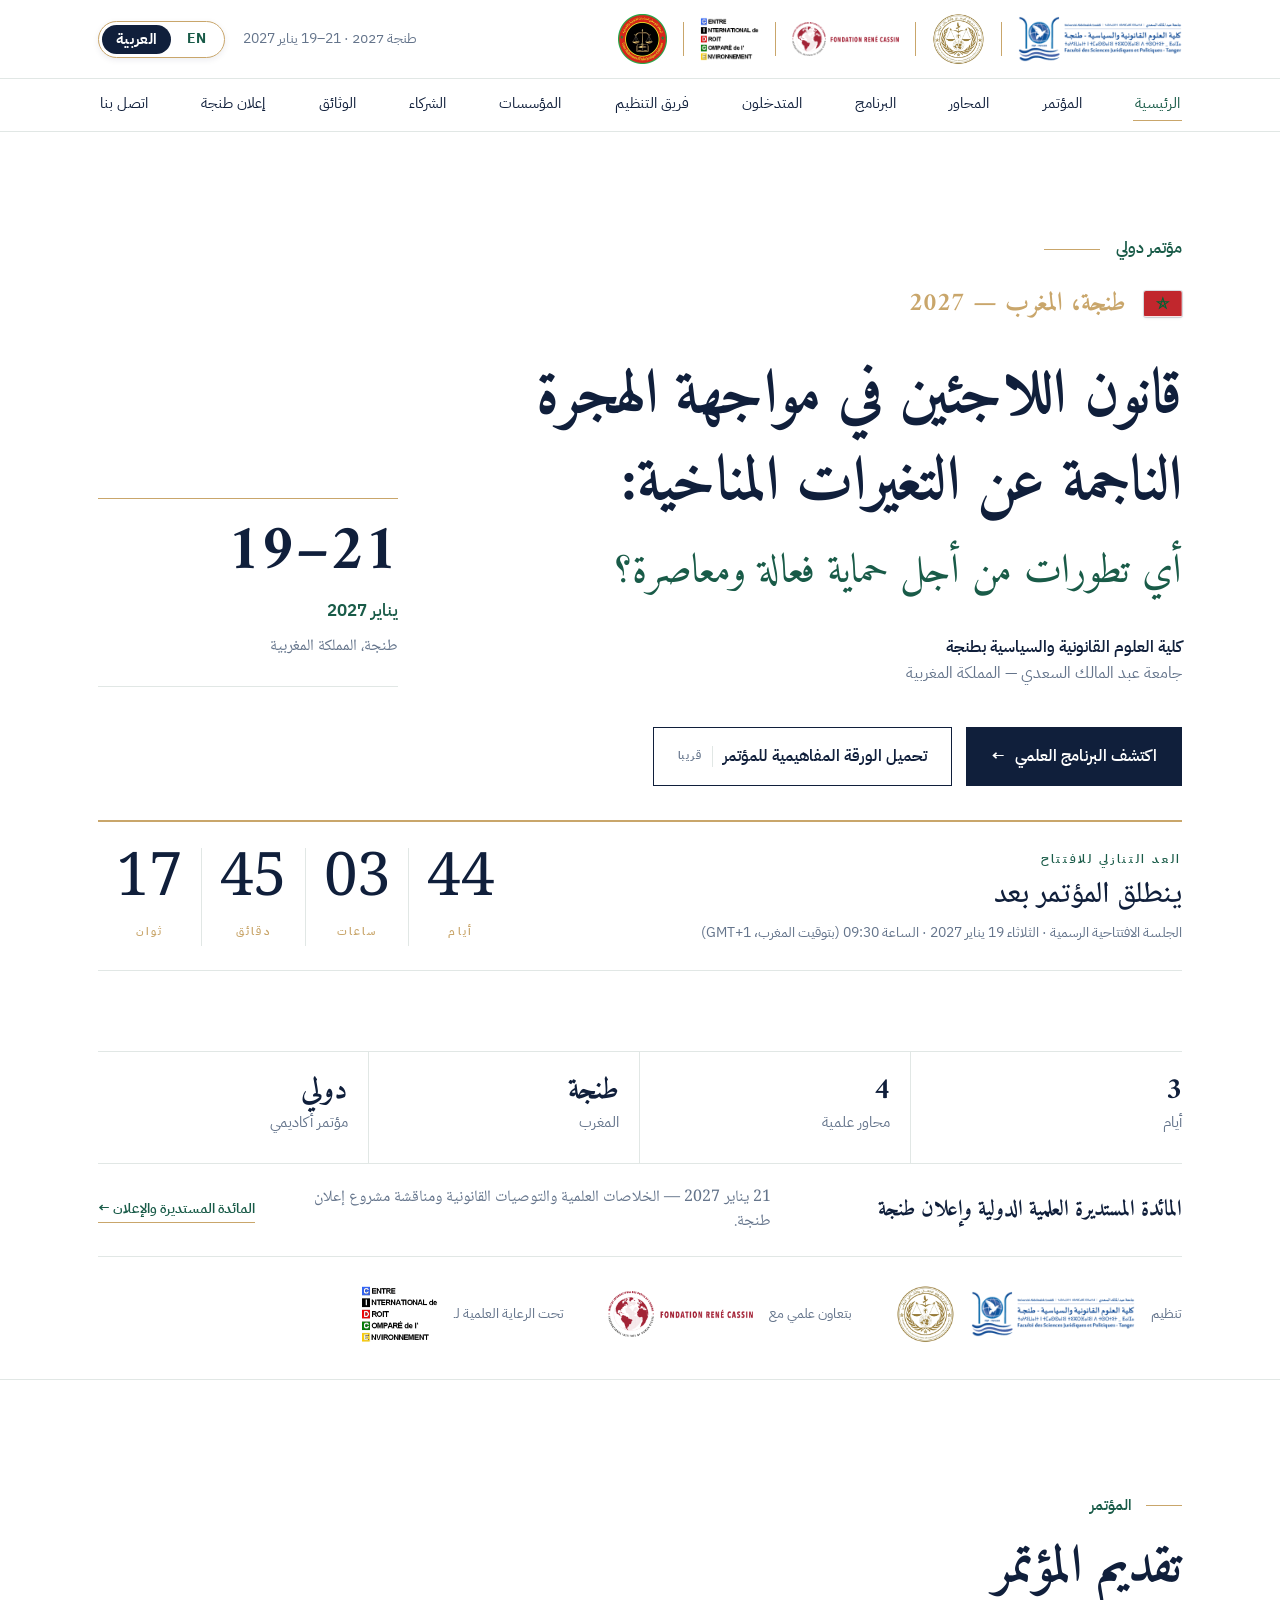
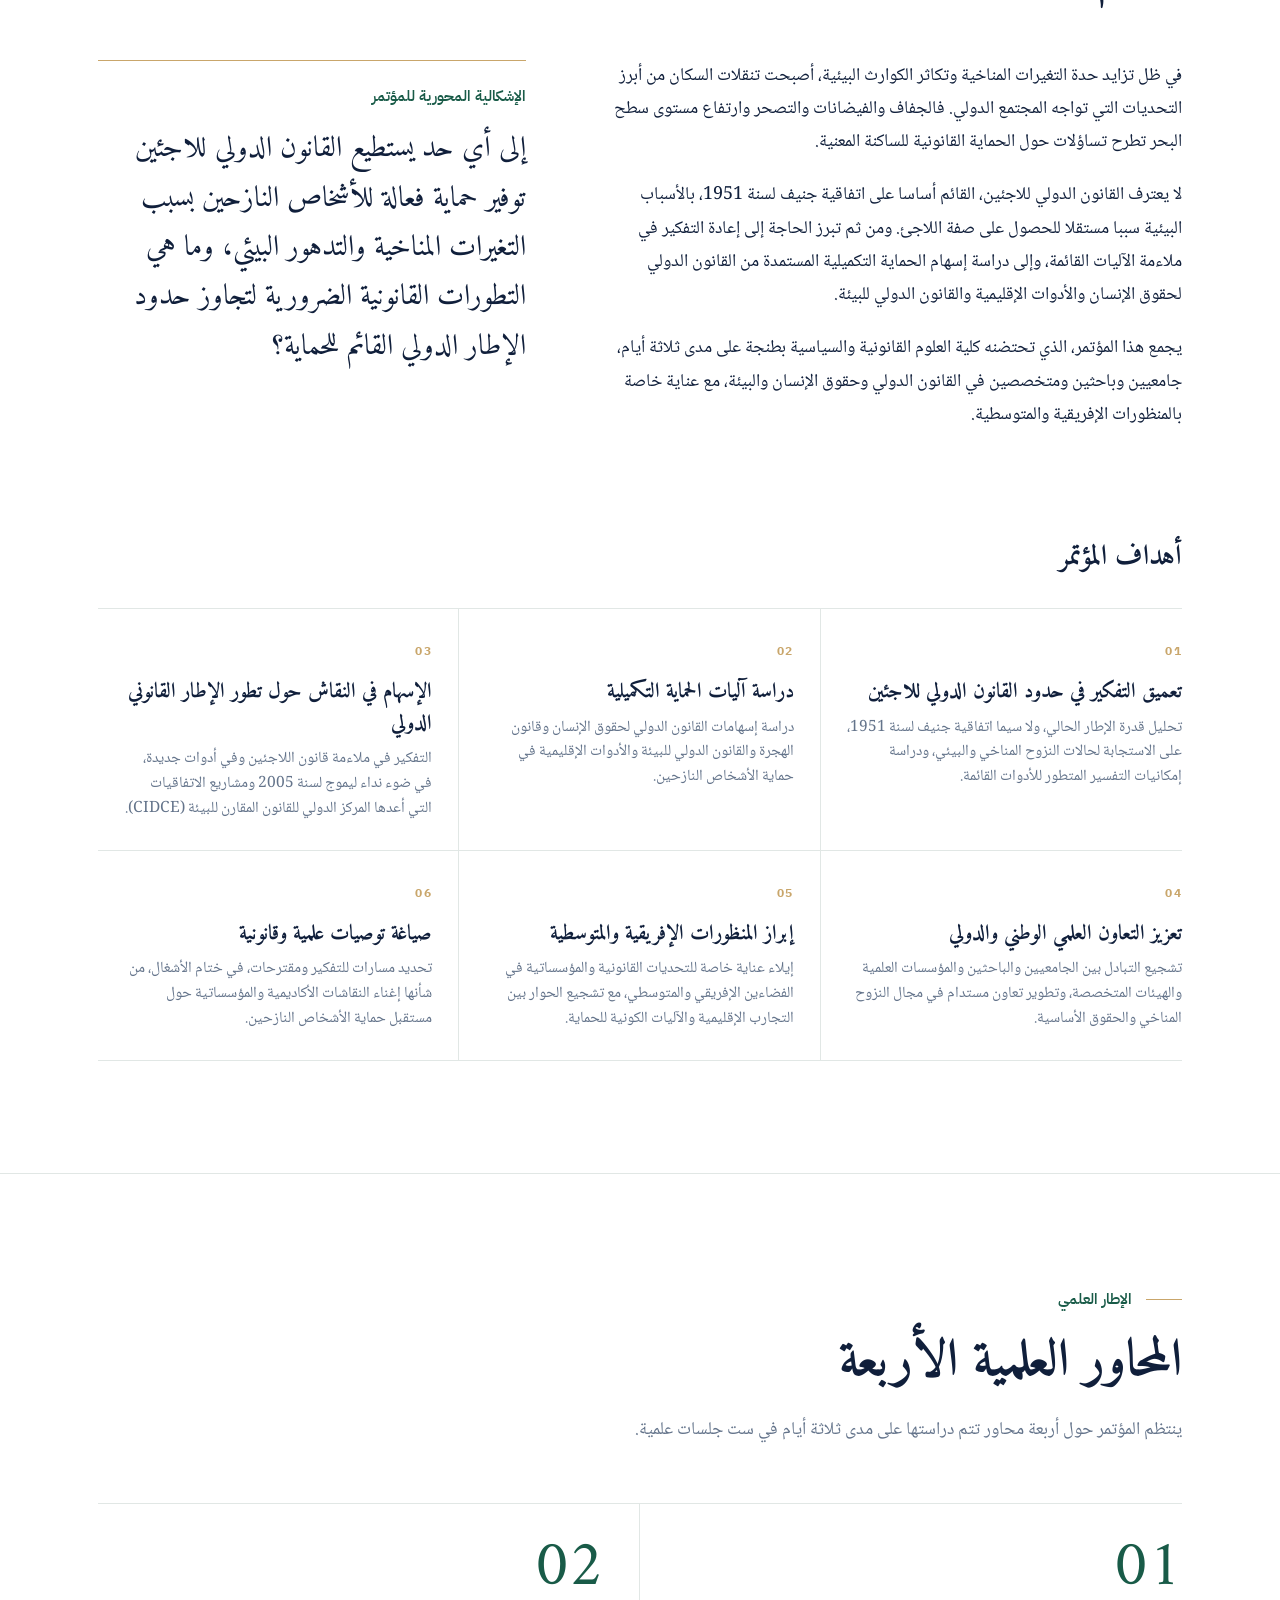
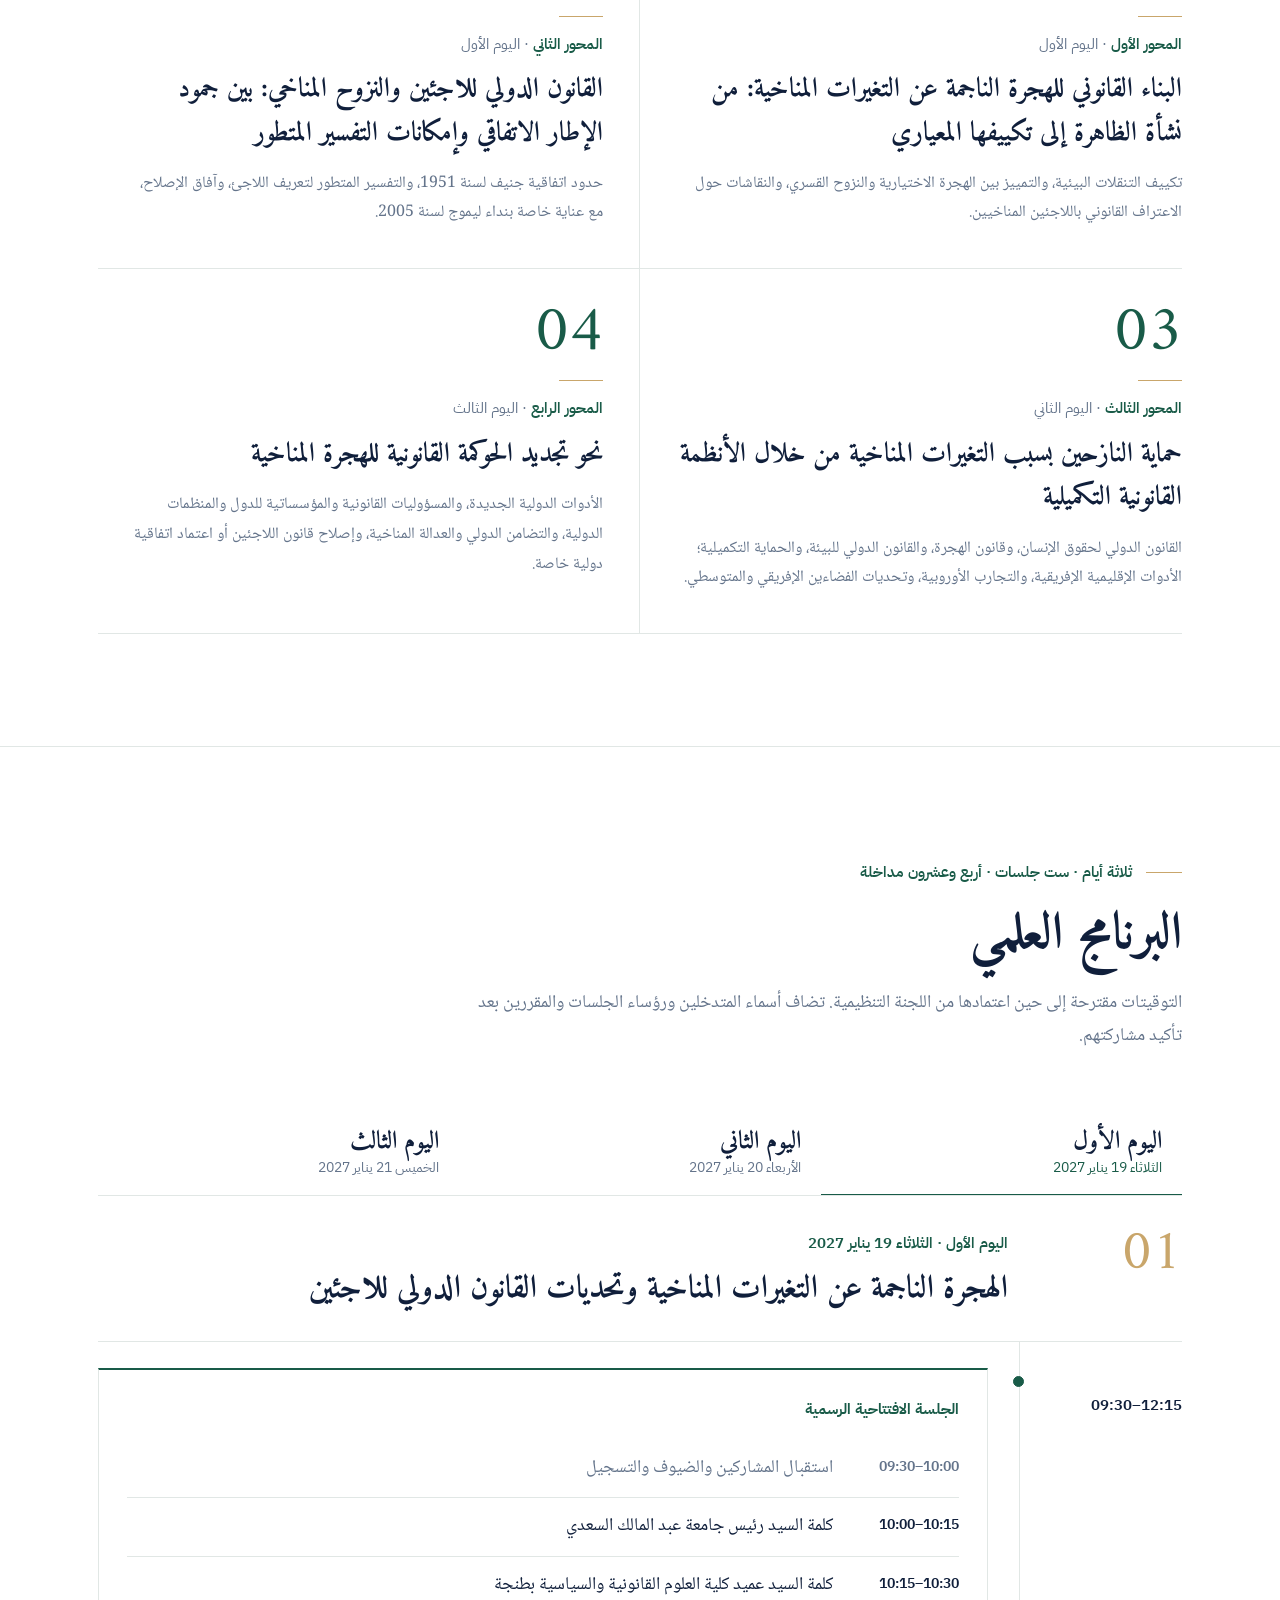
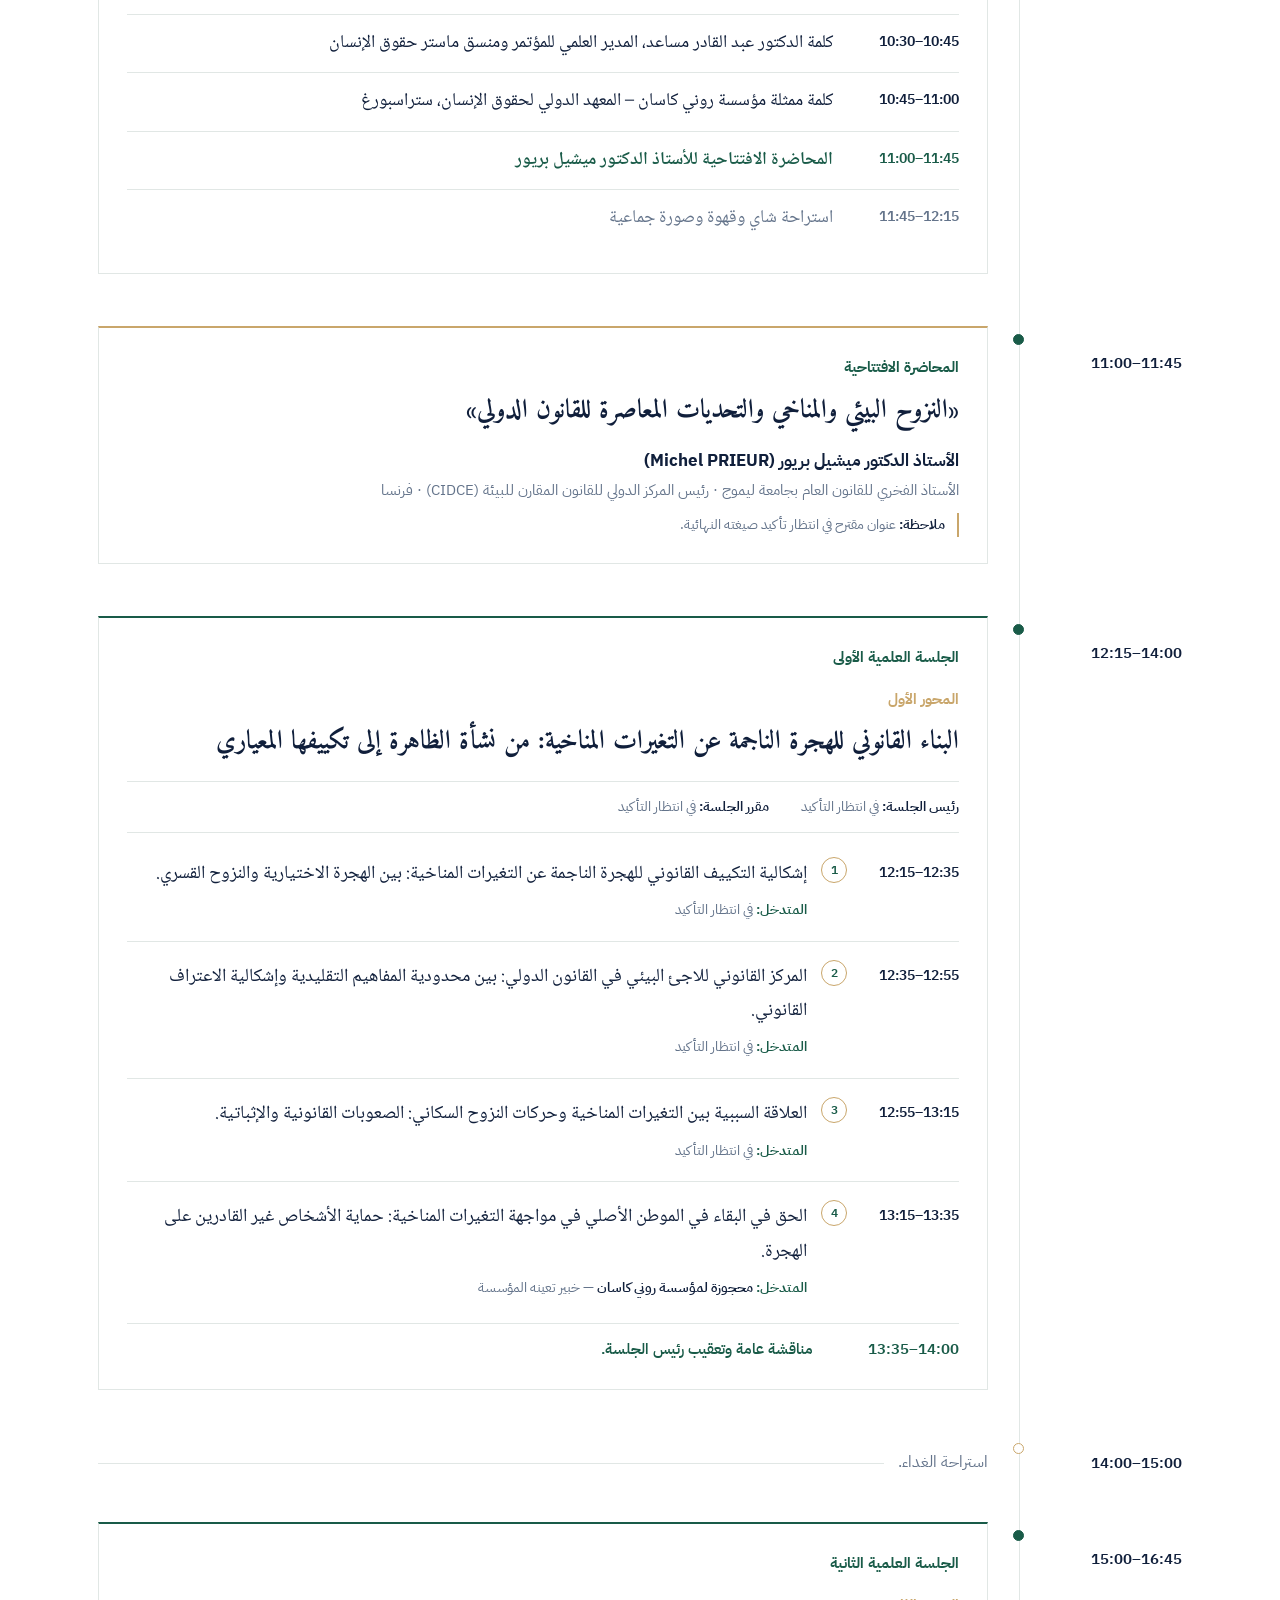
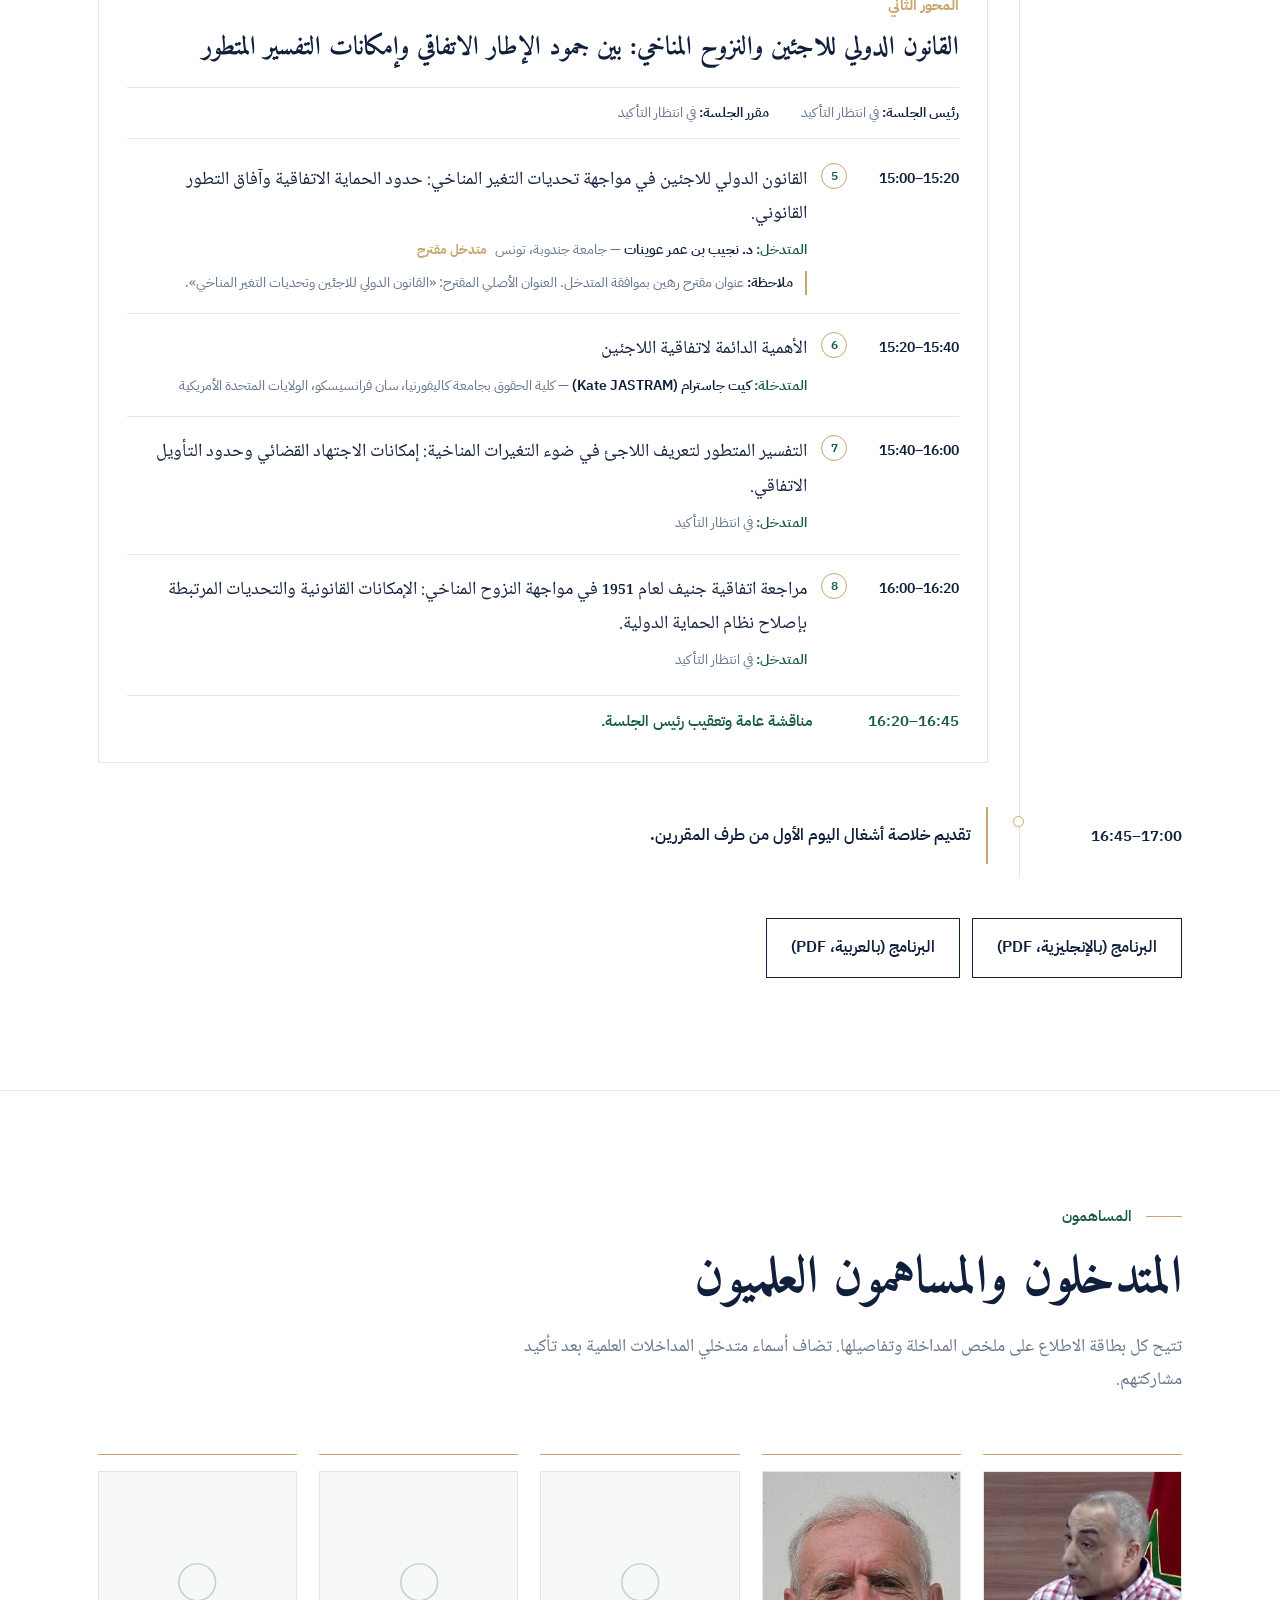
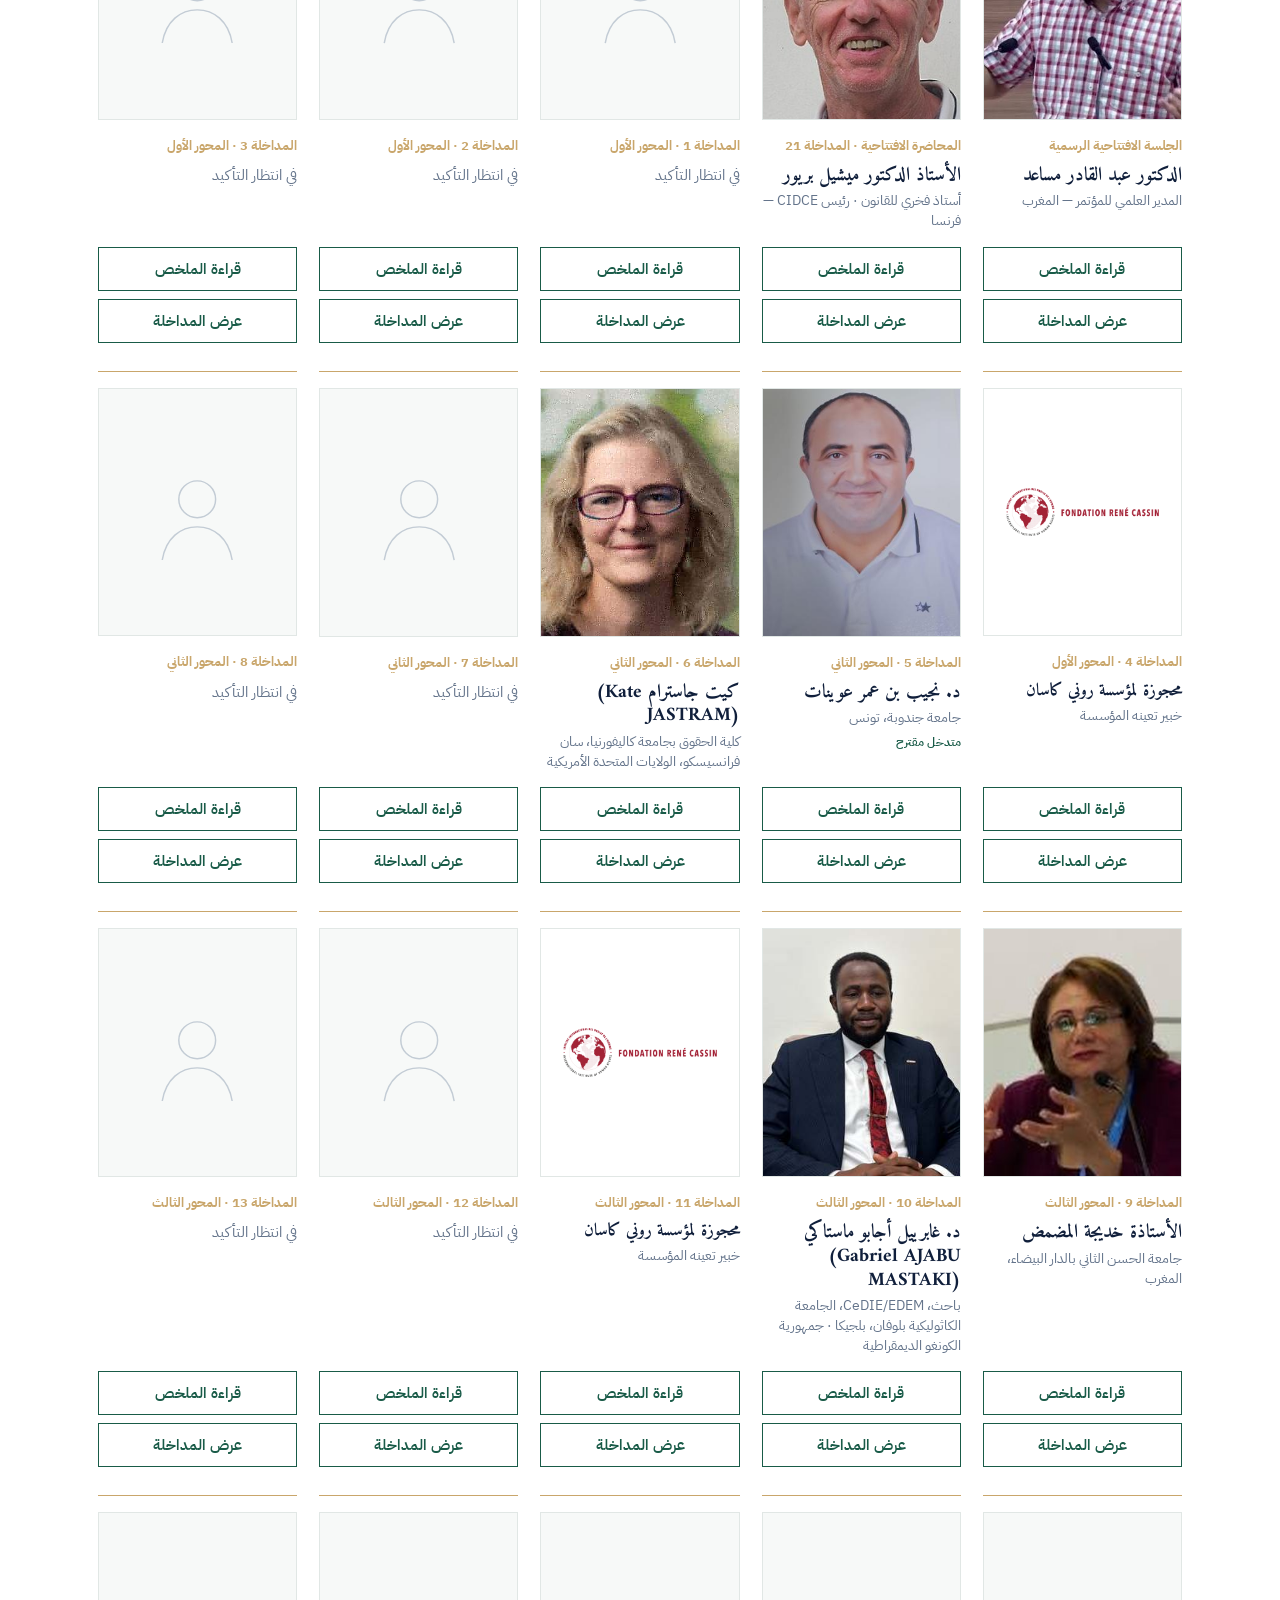
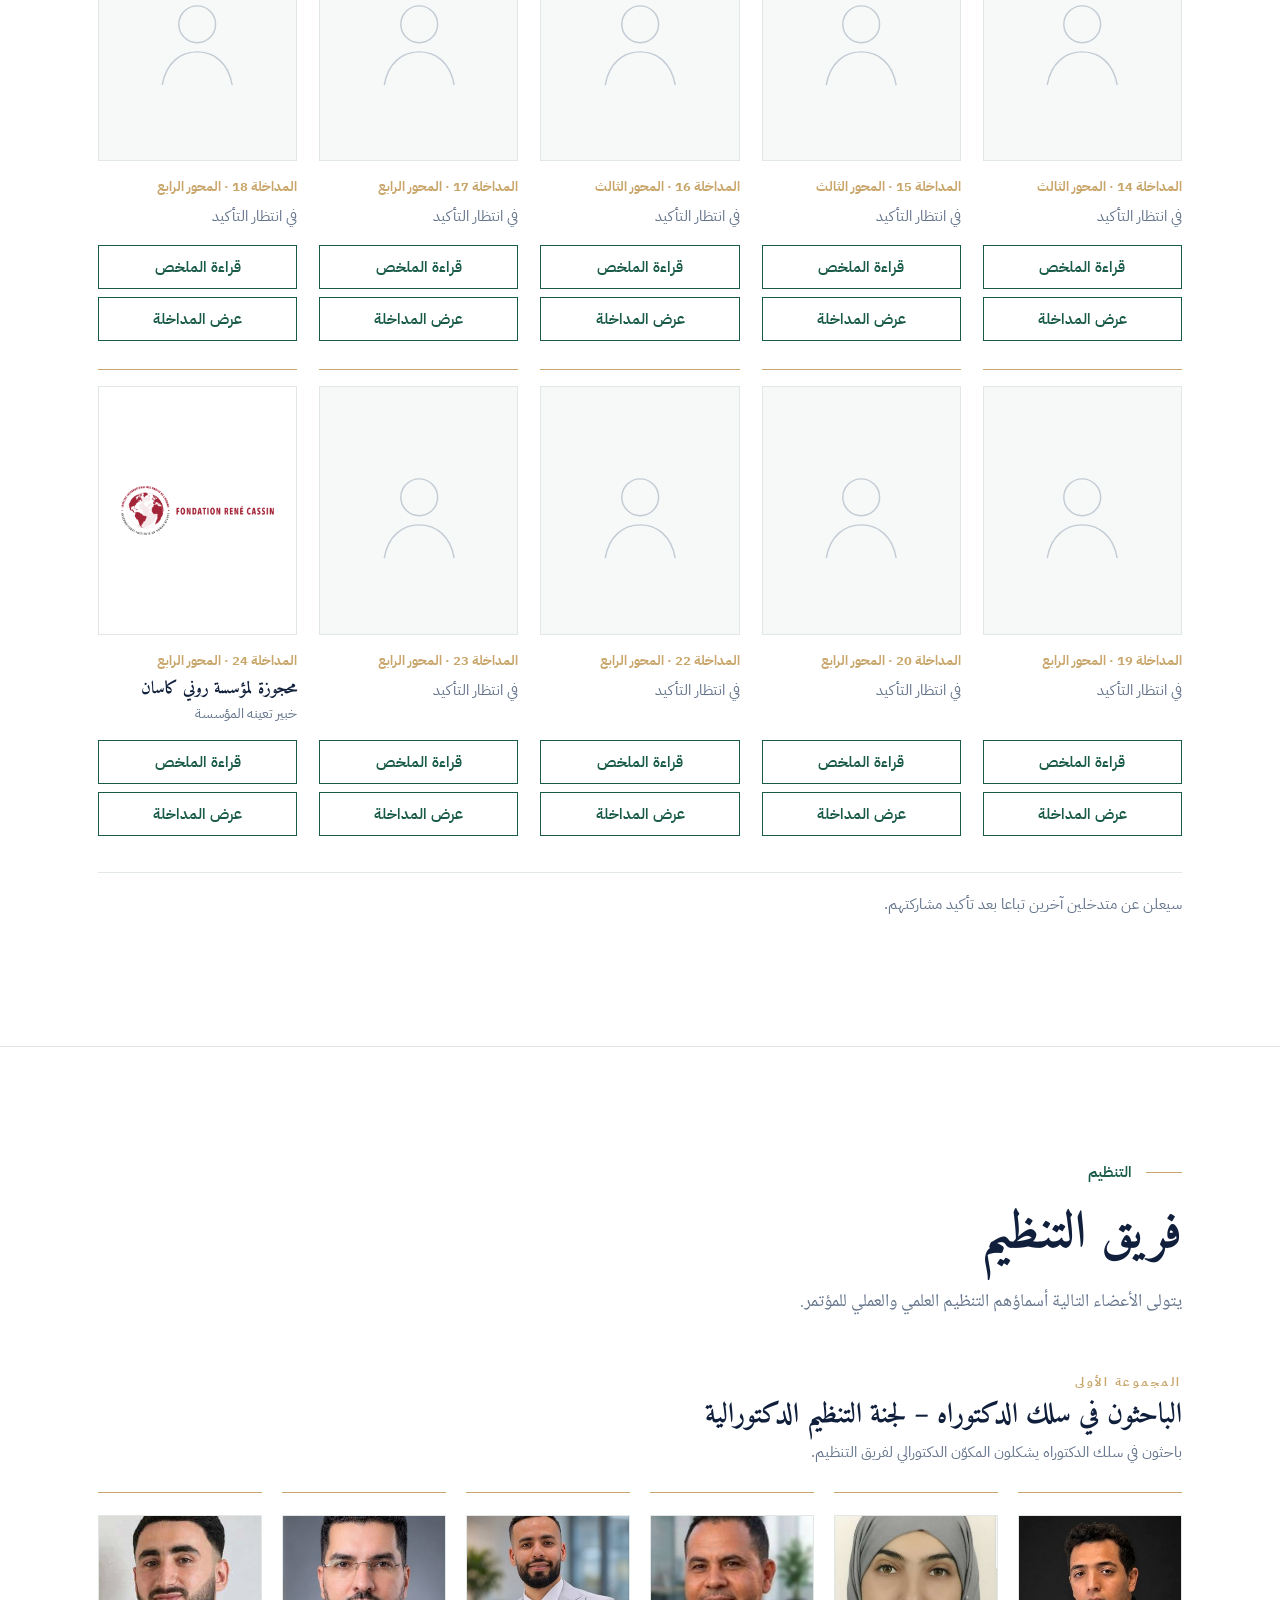
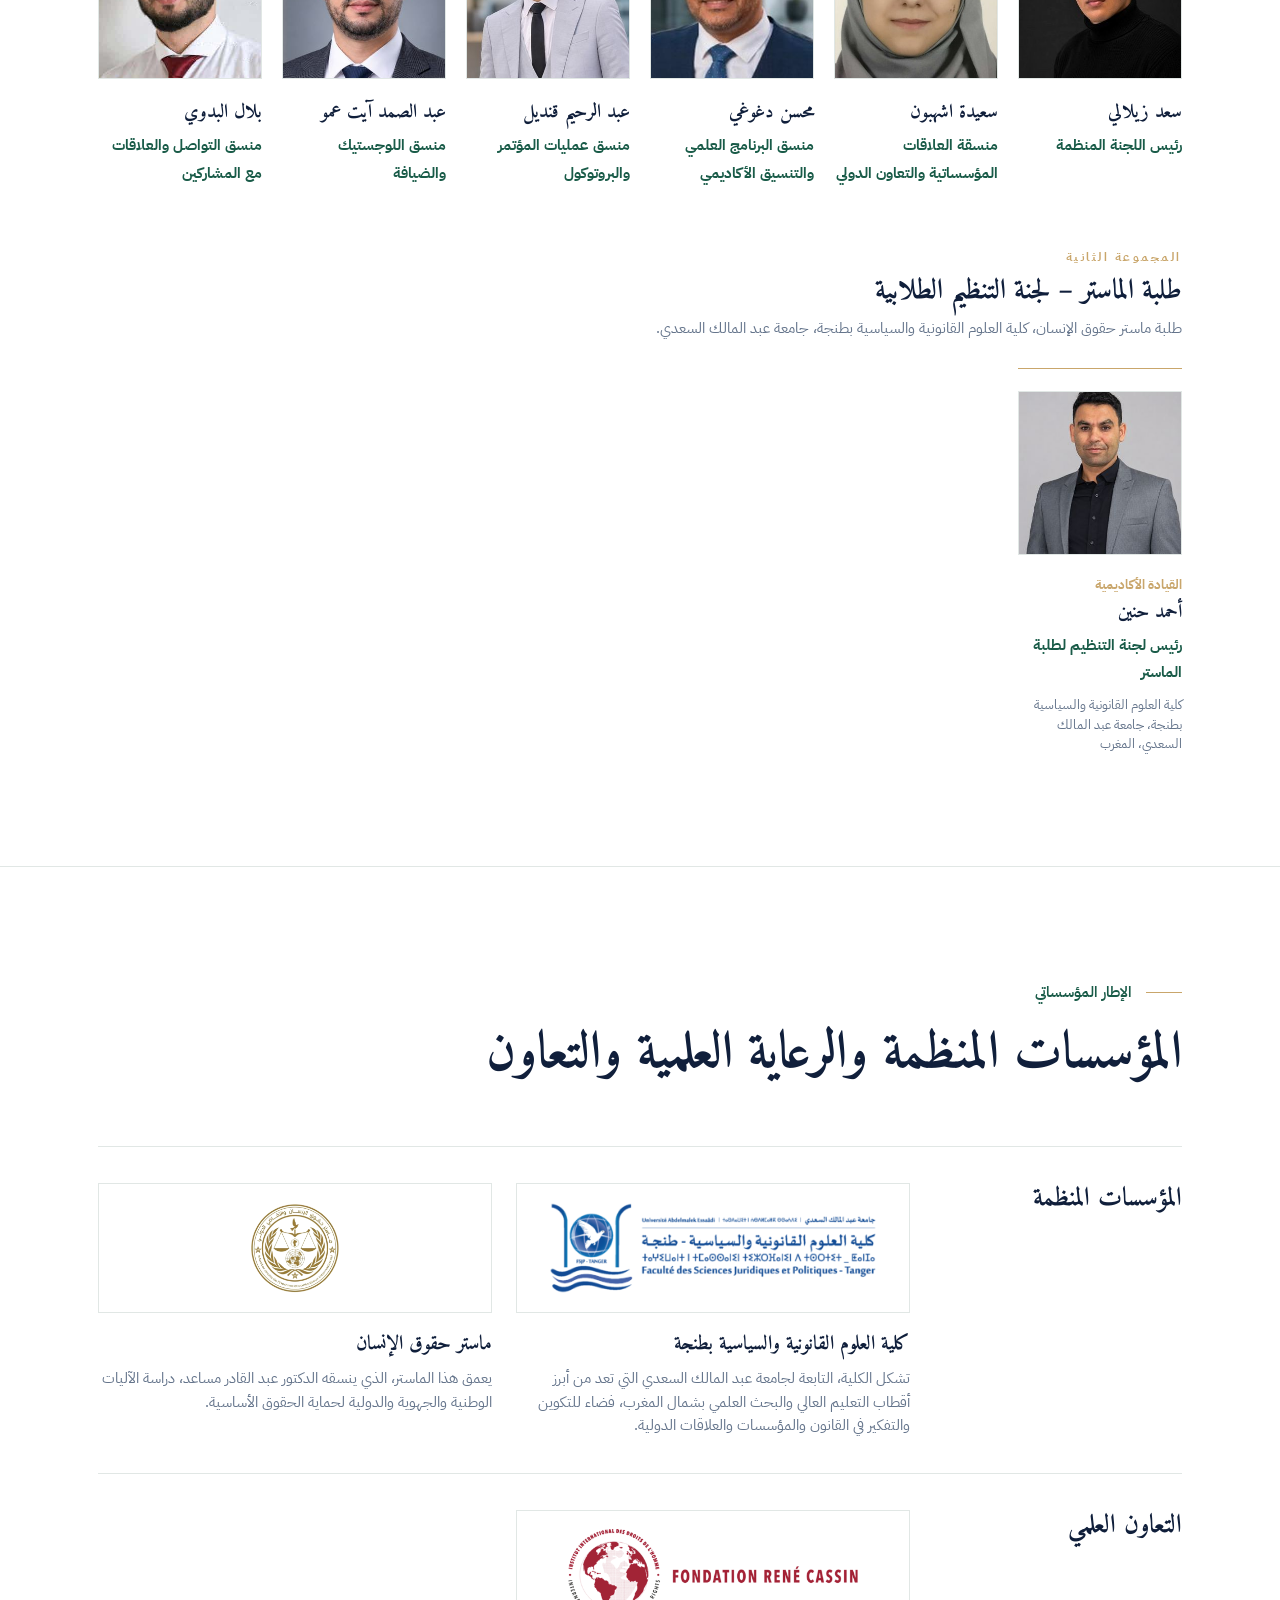
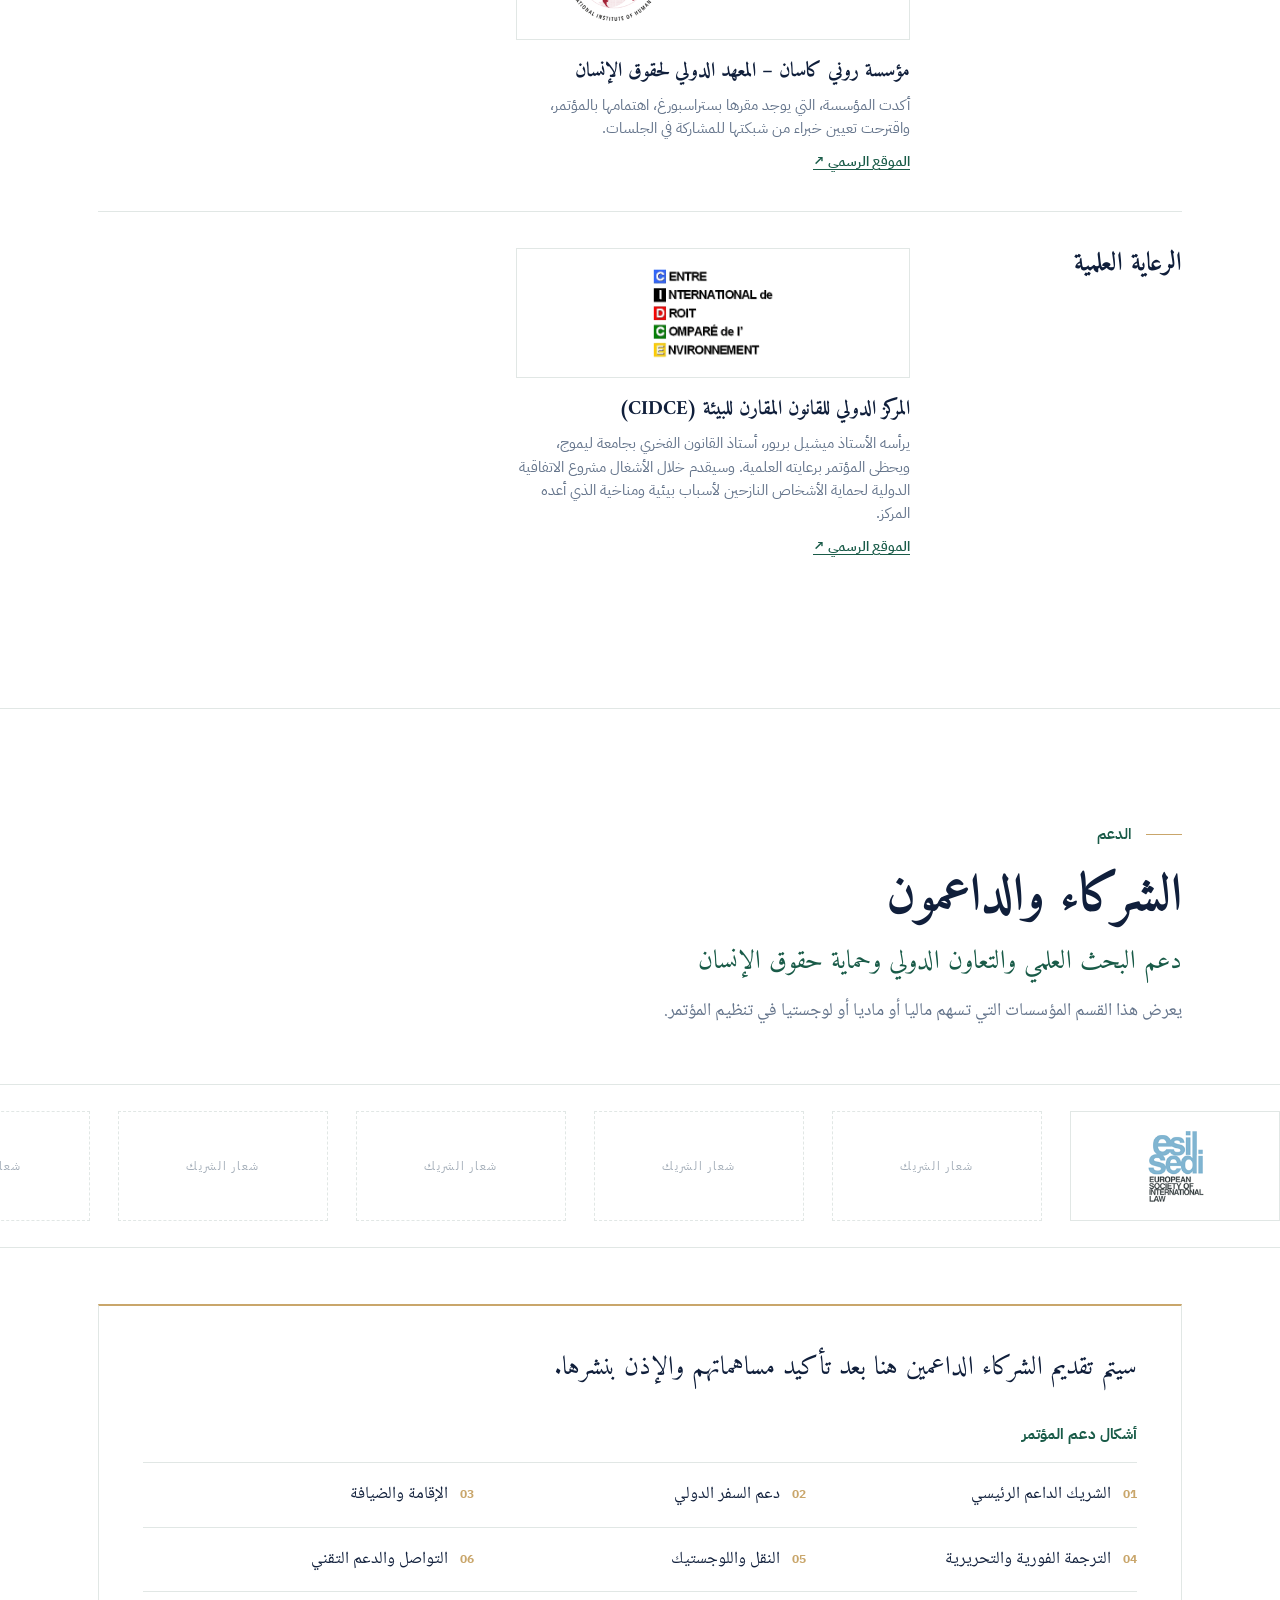
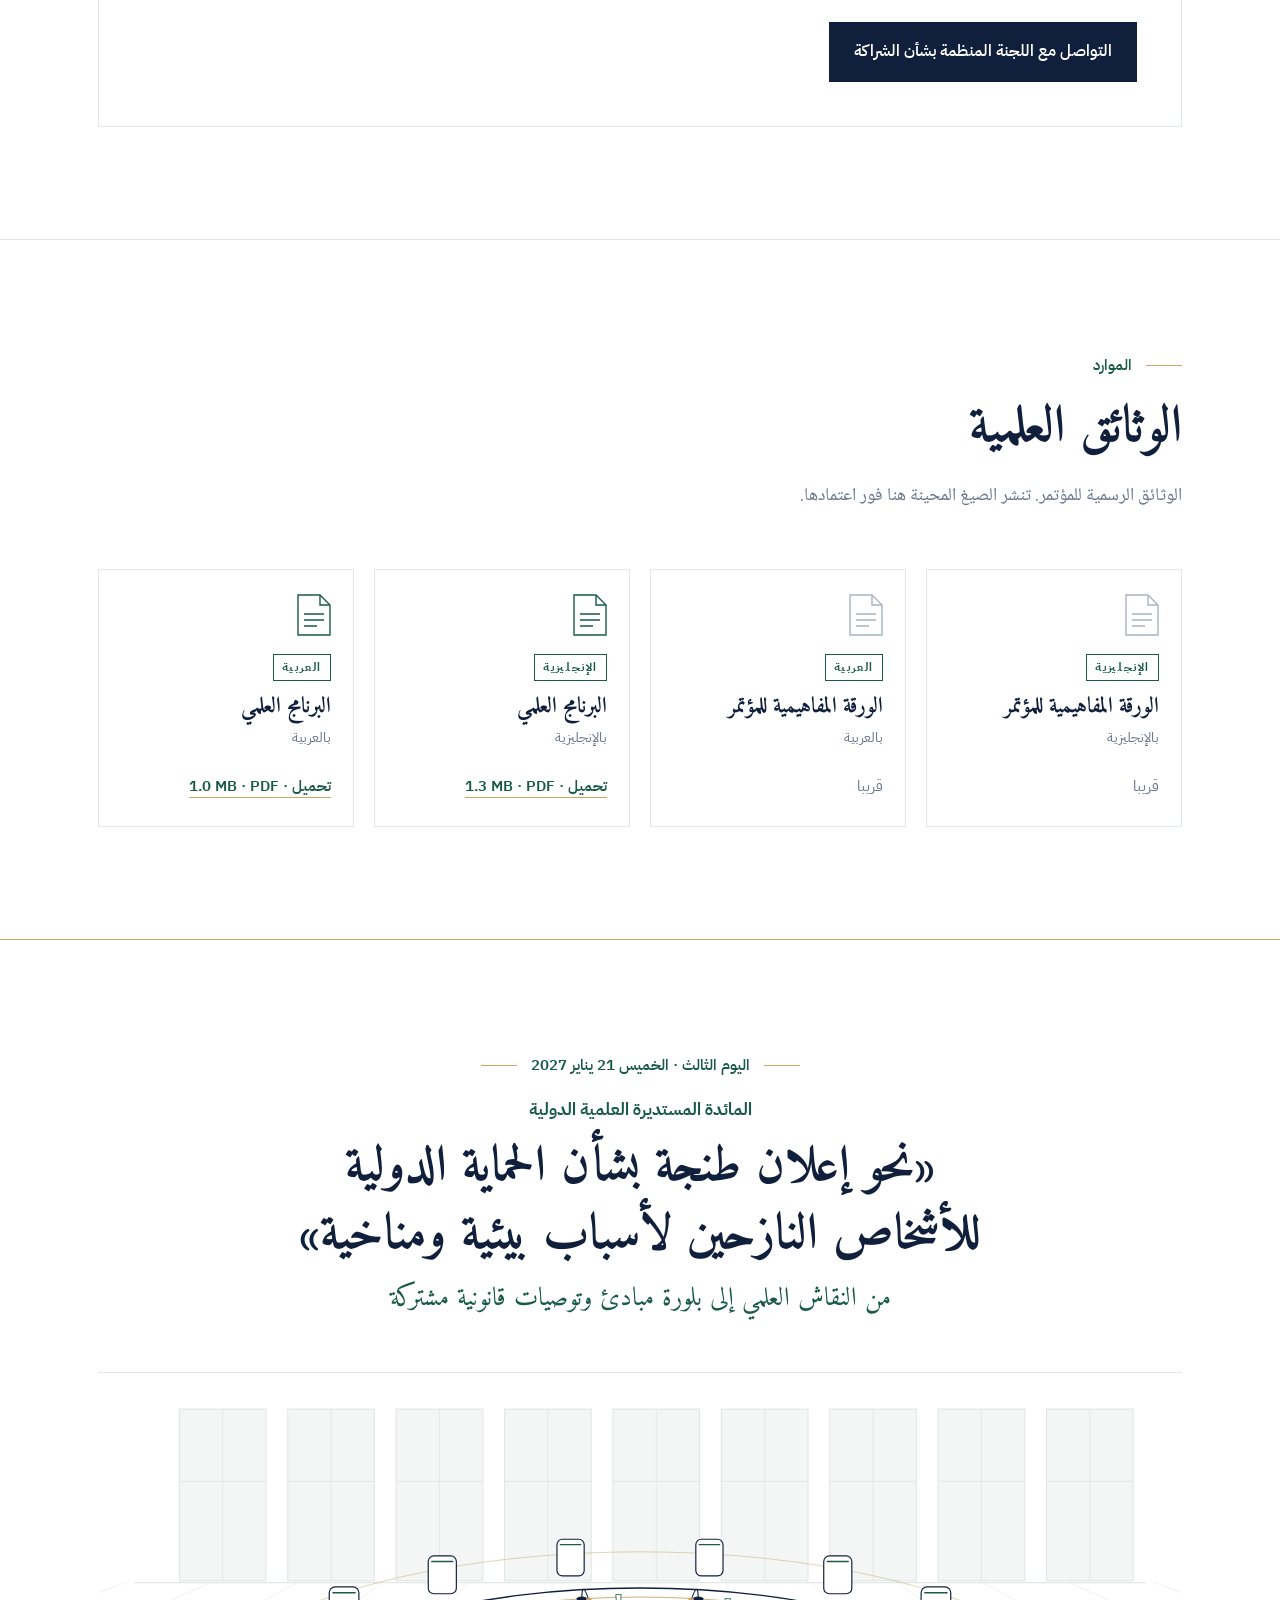
==== ar/index.html @ 25d28ac5 "Header: add Centre Méditerranéen d'Études Juridiques et Judiciaires logo (AR)" ====
<!DOCTYPE html>
<html lang="ar" dir="rtl">
<head>
<meta charset="utf-8">
<meta name="viewport" content="width=device-width, initial-scale=1">
<title>مؤتمر طنجة الدولي 2027 | قانون اللاجئين والهجرة الناجمة عن التغيرات المناخية</title>
<meta name="description" content="مؤتمر دولي بطنجة، المغرب، من 19 إلى 21 يناير 2027، يتناول القانون الدولي للاجئين والنزوح الناجم عن التغيرات المناخية والحماية التكميلية ومستقبل الأطر القانونية الدولية.">
<link rel="canonical" href="https://tangier2027.github.io/climatedisplacement/ar/">
<link rel="alternate" hreflang="en" href="https://tangier2027.github.io/climatedisplacement/">
<link rel="alternate" hreflang="ar" href="https://tangier2027.github.io/climatedisplacement/ar/">
<link rel="alternate" hreflang="x-default" href="https://tangier2027.github.io/climatedisplacement/">
<meta name="theme-color" content="#FFFFFF">
<link rel="icon" href="../assets/img/favicon.svg" type="image/svg+xml">
<link rel="icon" href="../assets/img/favicon-32.png" sizes="32x32" type="image/png">
<link rel="apple-touch-icon" href="../assets/img/apple-touch-icon.png">
<meta property="og:type" content="website">
<meta property="og:site_name" content="Tangier 2027">
<meta property="og:title" content="مؤتمر طنجة الدولي 2027 | قانون اللاجئين والهجرة الناجمة عن التغيرات المناخية">
<meta property="og:description" content="مؤتمر دولي بطنجة، المغرب، من 19 إلى 21 يناير 2027، يتناول القانون الدولي للاجئين والنزوح الناجم عن التغيرات المناخية والحماية التكميلية ومستقبل الأطر القانونية الدولية.">
<meta property="og:url" content="https://tangier2027.github.io/climatedisplacement/ar/">
<meta property="og:image" content="https://tangier2027.github.io/climatedisplacement/assets/img/og-image.png">
<meta property="og:image:width" content="1200">
<meta property="og:image:height" content="630">
<meta property="og:locale" content="ar_MA">
<meta property="og:locale:alternate" content="en_GB">
<meta name="twitter:card" content="summary_large_image">
<meta name="twitter:title" content="مؤتمر طنجة الدولي 2027 | قانون اللاجئين والهجرة الناجمة عن التغيرات المناخية">
<meta name="twitter:description" content="مؤتمر دولي بطنجة، المغرب، من 19 إلى 21 يناير 2027، يتناول القانون الدولي للاجئين والنزوح الناجم عن التغيرات المناخية والحماية التكميلية ومستقبل الأطر القانونية الدولية.">
<meta name="twitter:image" content="https://tangier2027.github.io/climatedisplacement/assets/img/og-image.png">
<link rel="preconnect" href="https://fonts.googleapis.com">
<link rel="preconnect" href="https://fonts.gstatic.com" crossorigin>
<link rel="stylesheet" href="https://fonts.googleapis.com/css2?family=Amiri:wght@400;700&family=Noto+Naskh+Arabic:wght@400;600&family=IBM+Plex+Sans+Arabic:wght@400;600;700&family=Cormorant+Garamond:wght@600&display=swap">
<link rel="stylesheet" href="../assets/css/style.css?v=20261126c">
<script type="application/ld+json">{"@context": "https://schema.org", "@type": "Event", "name": "قانون اللاجئين في مواجهة الهجرة الناجمة عن التغيرات المناخية: أي تطورات من أجل حماية فعالة ومعاصرة؟", "description": "مؤتمر دولي بطنجة، المغرب، من 19 إلى 21 يناير 2027، يتناول القانون الدولي للاجئين والنزوح الناجم عن التغيرات المناخية والحماية التكميلية ومستقبل الأطر القانونية الدولية.", "startDate": "2027-01-19", "endDate": "2027-01-21", "eventStatus": "https://schema.org/EventScheduled", "eventAttendanceMode": "https://schema.org/OfflineEventAttendanceMode", "inLanguage": ["en", "ar"], "location": {"@type": "Place", "name": "Faculty of Legal and Political Sciences of Tangier", "address": {"@type": "PostalAddress", "addressLocality": "Tangier", "addressCountry": "MA"}}, "organizer": {"@type": "Organization", "name": "Faculty of Legal and Political Sciences of Tangier, Abdelmalek Essaâdi University"}, "image": "https://tangier2027.github.io/climatedisplacement/assets/img/og-image.png", "url": "https://tangier2027.github.io/climatedisplacement/ar/"}</script>
</head>
<body>
<body>
<a class="skip" href="#main">الانتقال إلى المحتوى</a>
<header class="site-header">
  <div class="wrap">
    <div class="hdr-top"><a class="hdr-logos" href="#home" aria-label="كلية العلوم القانونية والسياسية بطنجة"><img class="hl-faculty" src="../assets/img/logos/faculty.png" alt="كلية العلوم القانونية والسياسية بطنجة"><span class="sep" aria-hidden="true"></span><img class="hl-master" src="../assets/img/logos/master.png" alt="ماستر حقوق الإنسان"><span class="sep" aria-hidden="true"></span><img class="hl-cassin" src="../assets/img/logos/rene-cassin.png" alt="مؤسسة روني كاسان – المعهد الدولي لحقوق الإنسان"><span class="sep" aria-hidden="true"></span><img class="hl-cidce" src="../assets/img/logos/cidce.png" alt="المركز الدولي للقانون المقارن للبيئة (CIDCE)"><span class="sep" aria-hidden="true"></span><img class="hl-cmejj" src="../assets/img/logos/cmejj.webp" alt="Centre Méditerranéen d’Études Juridiques et Judiciaires – Morocco" width="196" height="200"></a>
      <div class="hdr-right"><span class="hdr-edition">طنجة 2027 · <span class="tm" dir="ltr">19–21</span> يناير <span class="tm" dir="ltr">2027</span></span>
        
        <nav class="lang" aria-label="اللغة"><a id="lang-switch" href="../" hreflang="en" lang="en">EN</a><span class="bar"></span><span aria-current="true" class="ar">العربية</span>
        </nav>
        <button class="menu-btn" data-close="إغلاق" aria-expanded="false" aria-controls="main-nav">القائمة
        </button>
      </div>
    </div>
  </div>
  <nav class="nav" id="main-nav" aria-label="القائمة">
    <div class="wrap">
      <ul>
        <li><a href="#home" data-sec="home">الرئيسية</a>
        </li>
        <li><a href="#about" data-sec="about">المؤتمر</a>
        </li>
        <li><a href="#themes" data-sec="themes">المحاور</a>
        </li>
        <li><a href="#programme" data-sec="programme">البرنامج</a>
        </li>
        <li><a href="#speakers" data-sec="speakers">المتدخلون</a>
        </li>
        <li><a href="#committee" data-sec="committee">فريق التنظيم</a>
        </li>
        <li><a href="#institutions" data-sec="institutions">المؤسسات</a>
        </li>
        <li><a href="#partners" data-sec="partners">الشركاء</a>
        </li>
        <li><a href="#documents" data-sec="documents">الوثائق</a>
        </li>
        <li><a href="#declaration" data-sec="declaration">إعلان طنجة</a>
        </li>
        <li><a href="#contact" data-sec="contact">اتصل بنا</a>
        </li>
      </ul>
    </div>
  </nav>
</header>
<main id="main">

  <!-- ===================== HOME — hero, key facts, institutional logos ===================== -->
  <section id="home" class="hero" aria-labelledby="hero-title">
    <div class="wrap">
      <div class="hero-grid">
        <div> <div class="hero-kicker">مؤتمر دولي</div>
          <style>
            .hero-edition.with-flag{display:flex;align-items:center;gap:.7em}
            .flag-ma{flex:none;width:1.45em;height:auto;aspect-ratio:3/2;border-radius:2px;box-shadow:0 0 0 1px rgba(16,31,59,.14),0 1px 3px rgba(16,31,59,.12)}
            @media (max-width:560px){.hero-edition.with-flag{letter-spacing:.14em;font-size:15px;gap:.6em}}
            @media (max-width:350px){.hero-edition.with-flag{letter-spacing:.08em;font-size:14px}}
          </style>
          <div class="hero-edition with-flag"><svg class="flag-ma" viewBox="0 0 90 60" role="img" aria-label="علم المغرب"><rect width="90" height="60" fill="#C1272D"/><path d="M45.00 16.50 L52.94 40.92 L32.16 25.83 L57.84 25.83 L37.06 40.92 Z" fill="none" stroke="#006233" stroke-width="2.6" stroke-linejoin="miter"/></svg><span>طنجة، المغرب&nbsp;—&nbsp;<span class="tm" dir="ltr">2027</span></span>
          </div>
          <h1 id="hero-title">قانون اللاجئين في مواجهة الهجرة الناجمة عن التغيرات المناخية: <span class="sub">أي تطورات من أجل حماية فعالة ومعاصرة؟</span>
          </h1>
          <p class="hero-inst"><strong>كلية العلوم القانونية والسياسية بطنجة</strong>جامعة عبد المالك السعدي — المملكة المغربية
          </p>
        </div>
        <aside class="hero-date" aria-label="التواريخ">
          <div class="d"><span class="tm" dir="ltr">19–21</span>
          </div>
          <div class="m">يناير <span class="tm" dir="ltr">2027</span>
          </div>
          <div class="p">طنجة، المملكة المغربية
          </div>
        </aside>
      </div>
      <div class="hero-cta"><a class="btn btn-primary" href="#programme">اكتشف البرنامج العلمي <span class="arr" aria-hidden="true">→</span></a><a class="btn btn-ghost" href="#documents">تحميل الورقة المفاهيمية للمؤتمر<span class="badge">قريبا</span></a>
      </div>
      <section class="cd" id="countdown" aria-labelledby="cd-title">
        <style>
          .cd{margin:34px 0 8px;border-top:2px solid var(--gold);border-bottom:1px solid var(--line);padding:26px 0 24px;display:grid;grid-template-columns:minmax(200px,1fr) auto;gap:18px 40px;align-items:center}
          .cd-k{font-family:var(--sans);font-size:12px;letter-spacing:.22em;text-transform:uppercase;color:var(--green);font-weight:600;margin:0 0 8px}
          .cd-t{font-size:clamp(22px,2.6vw,30px);line-height:1.2;margin:0 0 6px;color:var(--navy);font-weight:500}
          .cd-s{font-family:var(--sans);font-size:14px;color:var(--slate);margin:0}
          .cd-g{display:flex;align-items:stretch;gap:0;margin:0;padding:0;list-style:none}
          .cd-u{min-width:94px;text-align:center;padding:4px 18px;border-inline-start:1px solid var(--line)}
          .cd-u:first-child{border-inline-start:0}
          .cd-n{display:block;font-size:clamp(40px,5vw,60px);line-height:1;color:var(--navy);font-variant-numeric:tabular-nums;font-feature-settings:"tnum" 1,"lnum" 1;letter-spacing:-.01em}
          .cd-l{display:block;margin-top:10px;font-family:var(--sans);font-size:11px;letter-spacing:.2em;text-transform:uppercase;color:var(--gold);font-weight:600}
          .cd-n.tick{animation:cdTick .45s ease}
          @keyframes cdTick{from{opacity:.35;transform:translateY(-3px)}to{opacity:1;transform:none}}
          .cd.done .cd-g{display:none}
          .cd .sr{position:absolute;width:1px;height:1px;overflow:hidden;clip:rect(0 0 0 0);white-space:nowrap}
          @media (prefers-reduced-motion:reduce){.cd-n.tick{animation:none}}
          @media (max-width:860px){.cd{grid-template-columns:1fr}.cd-g{justify-content:space-between}.cd-u{min-width:0;flex:1;padding:4px 6px}}
          @media (max-width:420px){.cd-l{letter-spacing:.1em;font-size:10px}}
        </style>
        <div>
          <p class="cd-k" id="cd-k">العد التنازلي للافتتاح</p>
          <h2 class="cd-t" id="cd-title">ينطلق المؤتمر بعد</h2>
          <p class="cd-s" id="cd-s">الجلسة الافتتاحية الرسمية · الثلاثاء <span class="tm" dir="ltr">19</span> يناير <span class="tm" dir="ltr">2027</span> · الساعة <span class="tm" dir="ltr">09:30</span> (بتوقيت المغرب، <span class="tm" dir="ltr">GMT+1</span>)</p>
        </div>
        <ol class="cd-g" aria-hidden="true">
          <li class="cd-u"><span class="cd-n" data-u="d">--</span><span class="cd-l">أيام</span></li>
          <li class="cd-u"><span class="cd-n" data-u="h">--</span><span class="cd-l">ساعات</span></li>
          <li class="cd-u"><span class="cd-n" data-u="m">--</span><span class="cd-l">دقائق</span></li>
          <li class="cd-u"><span class="cd-n" data-u="s">--</span><span class="cd-l">ثوان</span></li>
        </ol>
        <p class="sr" id="cd-sr" aria-live="polite"></p>
        <script>
        (function(){
          var START=Date.UTC(2027,0,19,8,30,0), END=Date.UTC(2027,0,21,16,0,0);
          var root=document.getElementById('countdown'); if(!root) return;
          var el={}; root.querySelectorAll('.cd-n').forEach(function(n){el[n.getAttribute('data-u')]=n;});
          var sr=document.getElementById('cd-sr'), lastMin=-1, timer;
          function pad(n){return n<10?'0'+n:''+n;}
          function set(k,v){var n=el[k]; if(n.textContent!==v){n.textContent=v;n.classList.remove('tick');void n.offsetWidth;n.classList.add('tick');}}
          function finish(k,t,s){root.classList.add('done');document.getElementById('cd-k').textContent=k;document.getElementById('cd-title').textContent=t;document.getElementById('cd-s').textContent=s;}
          function tick(){
            var now=Date.now(), diff=START-now;
            if(diff<=0){
              clearInterval(timer);
              if(now<END) finish('جار الآن','المؤتمر منعقد حاليا','19–21 يناير 2027 · كلية العلوم القانونية والسياسية بطنجة');
              else finish('طنجة 2027','اختُتمت أشغال المؤتمر','شكرا لجميع المتدخلين والمشاركين والشركاء.');
              return;
            }
            var s=Math.floor(diff/1000), d=Math.floor(s/86400), h=Math.floor(s%86400/3600), m=Math.floor(s%3600/60), sec=s%60;
            set('d',String(d)); set('h',pad(h)); set('m',pad(m)); set('s',pad(sec));
            if(m!==lastMin){lastMin=m; sr.textContent='يتبقى '+d+' يوما و'+h+' ساعة و'+m+' دقيقة على افتتاح المؤتمر.';}
          }
          tick(); timer=setInterval(tick,1000);
          document.addEventListener('visibilitychange',function(){if(!document.hidden) tick();});
        })();
        </script>
      </section>
      <div class="facts"> <div><b><span class="tm" dir="ltr">3</span></b><span>أيام</span></div>
        <div><b><span class="tm" dir="ltr">4</span></b><span>محاور علمية</span>
        </div>
        <div><b>طنجة</b><span>المغرب</span>
        </div>
        <div><b>دولي</b><span>مؤتمر أكاديمي</span>
        </div>
      </div><a class="home-rt" href="#declaration"><span class="home-rt-t">المائدة المستديرة العلمية الدولية وإعلان طنجة</span><span class="home-rt-x"><span class="tm" dir="ltr">21</span> يناير <span class="tm" dir="ltr">2027</span> — الخلاصات العلمية والتوصيات القانونية ومناقشة مشروع إعلان طنجة.</span><span class="home-rt-l">المائدة المستديرة والإعلان <span class="arr" aria-hidden="true">→</span></span></a>
      <div class="strip" aria-label="المؤسسات"> <div class="grp"><span class="lbl">تنظيم</span><img class="" src="../assets/img/logos/faculty.png" alt="كلية العلوم القانونية والسياسية بطنجة"><img class="sq" src="../assets/img/logos/master.png" alt="ماستر حقوق الإنسان"></div>
        <div class="grp"><span class="lbl">بتعاون علمي مع</span><img class="" src="../assets/img/logos/rene-cassin.png" alt="مؤسسة روني كاسان – المعهد الدولي لحقوق الإنسان">
        </div>
        <div class="grp"><span class="lbl">تحت الرعاية العلمية لـ</span><img class="sq" src="../assets/img/logos/cidce.png" alt="المركز الدولي للقانون المقارن للبيئة (CIDCE)">
        </div>
      </div>
    </div>
  </section>

  <!-- ===================== ABOUT THE CONFERENCE ===================== -->
  <section id="about" class="sec" aria-labelledby="about-title">
    <div class="wrap">
      <div class="sec-head">
        <p class="kicker"><span>المؤتمر</span>
        </p>
        <h2 class="sec-title" id="about-title">تقديم المؤتمر
        </h2>
      </div>
      <div class="about-grid">
        <div class="about-text">
          <p>في ظل تزايد حدة التغيرات المناخية وتكاثر الكوارث البيئية، أصبحت تنقلات السكان من أبرز التحديات التي تواجه المجتمع الدولي. فالجفاف والفيضانات والتصحر وارتفاع مستوى سطح البحر تطرح تساؤلات حول الحماية القانونية للساكنة المعنية.
          </p>
          <p>لا يعترف القانون الدولي للاجئين، القائم أساسا على اتفاقية جنيف لسنة <span class="tm" dir="ltr">1951</span>، بالأسباب البيئية سببا مستقلا للحصول على صفة اللاجئ. ومن ثم تبرز الحاجة إلى إعادة التفكير في ملاءمة الآليات القائمة، وإلى دراسة إسهام الحماية التكميلية المستمدة من القانون الدولي لحقوق الإنسان والأدوات الإقليمية والقانون الدولي للبيئة.
          </p>
          <p>يجمع هذا المؤتمر، الذي تحتضنه كلية العلوم القانونية والسياسية بطنجة على مدى ثلاثة أيام، جامعيين وباحثين ومتخصصين في القانون الدولي وحقوق الإنسان والبيئة، مع عناية خاصة بالمنظورات الإفريقية والمتوسطية.
          </p>
        </div>
        <aside class="question">
          <div class="lbl">الإشكالية المحورية للمؤتمر
          </div>
          <blockquote>إلى أي حد يستطيع القانون الدولي للاجئين توفير حماية فعالة للأشخاص النازحين بسبب التغيرات المناخية والتدهور البيئي، وما هي التطورات القانونية الضرورية لتجاوز حدود الإطار الدولي القائم للحماية؟
          </blockquote>
        </aside>
      </div>
      <div class="objectives">
        <h3>أهداف المؤتمر
        </h3>
        <div class="obj-grid">
          <div class="obj"><span class="n">01</span>
            <h4>تعميق التفكير في حدود القانون الدولي للاجئين
            </h4>
            <p>تحليل قدرة الإطار الحالي، ولا سيما اتفاقية جنيف لسنة <span class="tm" dir="ltr">1951</span>، على الاستجابة لحالات النزوح المناخي والبيئي، ودراسة إمكانيات التفسير المتطور للأدوات القائمة.
            </p>
          </div>
          <div class="obj"><span class="n">02</span>
            <h4>دراسة آليات الحماية التكميلية
            </h4>
            <p>دراسة إسهامات القانون الدولي لحقوق الإنسان وقانون الهجرة والقانون الدولي للبيئة والأدوات الإقليمية في حماية الأشخاص النازحين.
            </p>
          </div>
          <div class="obj"><span class="n">03</span>
            <h4>الإسهام في النقاش حول تطور الإطار القانوني الدولي
            </h4>
            <p>التفكير في ملاءمة قانون اللاجئين وفي أدوات جديدة، في ضوء نداء ليموج لسنة <span class="tm" dir="ltr">2005</span> ومشاريع الاتفاقيات التي أعدها المركز الدولي للقانون المقارن للبيئة (CIDCE).
            </p>
          </div>
          <div class="obj"><span class="n">04</span>
            <h4>تعزيز التعاون العلمي الوطني والدولي
            </h4>
            <p>تشجيع التبادل بين الجامعيين والباحثين والمؤسسات العلمية والهيئات المتخصصة، وتطوير تعاون مستدام في مجال النزوح المناخي والحقوق الأساسية.
            </p>
          </div>
          <div class="obj"><span class="n">05</span>
            <h4>إبراز المنظورات الإفريقية والمتوسطية
            </h4>
            <p>إيلاء عناية خاصة للتحديات القانونية والمؤسساتية في الفضاءين الإفريقي والمتوسطي، مع تشجيع الحوار بين التجارب الإقليمية والآليات الكونية للحماية.
            </p>
          </div>
          <div class="obj"><span class="n">06</span>
            <h4>صياغة توصيات علمية وقانونية
            </h4>
            <p>تحديد مسارات للتفكير ومقترحات، في ختام الأشغال، من شأنها إغناء النقاشات الأكاديمية والمؤسساتية حول مستقبل حماية الأشخاص النازحين.
            </p>
          </div>
        </div>
      </div>
    </div>
  </section>

  <!-- ===================== FOUR SCIENTIFIC THEMES ===================== -->
  <section id="themes" class="sec" aria-labelledby="themes-title">
    <div class="wrap">
      <div class="sec-head">
        <p class="kicker"><span>الإطار العلمي</span>
        </p>
        <h2 class="sec-title" id="themes-title">المحاور العلمية الأربعة
        </h2>
        <p class="sec-intro">ينتظم المؤتمر حول أربعة محاور تتم دراستها على مدى ثلاثة أيام في ست جلسات علمية.
        </p>
      </div>
      <div class="themes-grid">
        <article class="theme">
          <div class="num" aria-hidden="true">01
          </div>
          <div class="meta">المحور الأول <i>· اليوم الأول</i>
          </div>
          <h3>البناء القانوني للهجرة الناجمة عن التغيرات المناخية: من نشأة الظاهرة إلى تكييفها المعياري
          </h3>
          <p>تكييف التنقلات البيئية، والتمييز بين الهجرة الاختيارية والنزوح القسري، والنقاشات حول الاعتراف القانوني باللاجئين المناخيين.
          </p>
        </article>
        <article class="theme">
          <div class="num" aria-hidden="true">02
          </div>
          <div class="meta">المحور الثاني <i>· اليوم الأول</i>
          </div>
          <h3>القانون الدولي للاجئين والنزوح المناخي: بين جمود الإطار الاتفاقي وإمكانات التفسير المتطور
          </h3>
          <p>حدود اتفاقية جنيف لسنة <span class="tm" dir="ltr">1951</span>، والتفسير المتطور لتعريف اللاجئ، وآفاق الإصلاح، مع عناية خاصة بنداء ليموج لسنة <span class="tm" dir="ltr">2005</span>.
          </p>
        </article>
        <article class="theme">
          <div class="num" aria-hidden="true">03
          </div>
          <div class="meta">المحور الثالث <i>· اليوم الثاني</i>
          </div>
          <h3>حماية النازحين بسبب التغيرات المناخية من خلال الأنظمة القانونية التكميلية
          </h3>
          <p>القانون الدولي لحقوق الإنسان، وقانون الهجرة، والقانون الدولي للبيئة، والحماية التكميلية؛ الأدوات الإقليمية الإفريقية، والتجارب الأوروبية، وتحديات الفضاءين الإفريقي والمتوسطي.
          </p>
        </article>
        <article class="theme">
          <div class="num" aria-hidden="true">04
          </div>
          <div class="meta">المحور الرابع <i>· اليوم الثالث</i>
          </div>
          <h3>نحو تجديد الحوكمة القانونية للهجرة المناخية
          </h3>
          <p>الأدوات الدولية الجديدة، والمسؤوليات القانونية والمؤسساتية للدول والمنظمات الدولية، والتضامن الدولي والعدالة المناخية، وإصلاح قانون اللاجئين أو اعتماد اتفاقية دولية خاصة.
          </p>
        </article>
      </div>
    </div>
  </section>

  <!-- ===================== SCIENTIFIC PROGRAMME (3 day tabs) ===================== -->
  <section id="programme" class="sec" aria-labelledby="programme-title">
    <div class="wrap">
      <div class="sec-head">
        <p class="kicker"><span>ثلاثة أيام · ست جلسات · أربع وعشرون مداخلة</span>
        </p>
        <h2 class="sec-title" id="programme-title">البرنامج العلمي
        </h2>
        <p class="sec-intro">التوقيتات مقترحة إلى حين اعتمادها من اللجنة التنظيمية. تضاف أسماء المتدخلين ورؤساء الجلسات والمقررين بعد تأكيد مشاركتهم.
        </p>
      </div>
      <div class="tabs" role="tablist" aria-label="أيام البرنامج">
        <button class="tab" role="tab" id="tab-day1" aria-controls="panel-day1" aria-selected="true" tabindex="0"><b>اليوم الأول</b><span>الثلاثاء <span class="tm" dir="ltr">19</span> يناير <span class="tm" dir="ltr">2027</span></span>
        </button>
        <button class="tab" role="tab" id="tab-day2" aria-controls="panel-day2" aria-selected="false" tabindex="-1"><b>اليوم الثاني</b><span>الأربعاء <span class="tm" dir="ltr">20</span> يناير <span class="tm" dir="ltr">2027</span></span>
        </button>
        <button class="tab" role="tab" id="tab-day3" aria-controls="panel-day3" aria-selected="false" tabindex="-1"><b>اليوم الثالث</b><span>الخميس <span class="tm" dir="ltr">21</span> يناير <span class="tm" dir="ltr">2027</span></span>
        </button>
      </div>
      <div class="panel" role="tabpanel" id="panel-day1" aria-labelledby="tab-day1" tabindex="0">
        <div class="day-head"> <div class="no" aria-hidden="true">01</div>
          <div> <div class="theme-l">اليوم الأول · الثلاثاء <span class="tm" dir="ltr">19</span> يناير <span class="tm" dir="ltr">2027</span></div>
            <h3>الهجرة الناجمة عن التغيرات المناخية وتحديات القانون الدولي للاجئين
            </h3>
          </div>
        </div>
        <ol class="tl">
          <li class="k-ceremony">
            <div class="when"><span class="tm" dir="ltr">09:30–12:15</span>
            </div>
            <div class="body">
              <article class="card">
                <div class="tag">الجلسة الافتتاحية الرسمية
                </div>
                <ul class="rows">
                  <li class="muted"><span class="tm" dir="ltr">09:30–10:00</span><span>استقبال المشاركين والضيوف والتسجيل</span>
                  </li>
                  <li class=""><span class="tm" dir="ltr">10:00–10:15</span><span>كلمة السيد رئيس جامعة عبد المالك السعدي</span>
                  </li>
                  <li class=""><span class="tm" dir="ltr">10:15–10:30</span><span>كلمة السيد عميد كلية العلوم القانونية والسياسية بطنجة</span>
                  </li>
                  <li class=""><span class="tm" dir="ltr">10:30–10:45</span><span>كلمة الدكتور عبد القادر مساعد، المدير العلمي للمؤتمر ومنسق ماستر حقوق الإنسان</span>
                  </li>
                  <li class=""><span class="tm" dir="ltr">10:45–11:00</span><span>كلمة ممثلة مؤسسة روني كاسان – المعهد الدولي لحقوق الإنسان، ستراسبورغ</span>
                  </li>
                  <li class="highlight"><span class="tm" dir="ltr">11:00–11:45</span><span>المحاضرة الافتتاحية للأستاذ الدكتور ميشيل بريور</span>
                  </li>
                  <li class="muted"><span class="tm" dir="ltr">11:45–12:15</span><span>استراحة شاي وقهوة وصورة جماعية</span>
                  </li>
                </ul>
              </article>
            </div>
          </li>
          <li class="k-lecture">
            <div class="when"><span class="tm" dir="ltr">11:00–11:45</span>
            </div>
            <div class="body">
              <article class="card lecture">
                <div class="tag">المحاضرة الافتتاحية
                </div>
                <h4>«النزوح البيئي والمناخي والتحديات المعاصرة للقانون الدولي»
                </h4>
                <div class="who"><b>الأستاذ الدكتور ميشيل بريور (Michel PRIEUR)</b><span>الأستاذ الفخري للقانون العام بجامعة ليموج · رئيس المركز الدولي للقانون المقارن للبيئة (CIDCE) · فرنسا</span>
                </div>
                <div class="note"><b>ملاحظة:</b> عنوان مقترح في انتظار تأكيد صيغته النهائية.
                </div>
              </article>
            </div>
          </li>
          <li class="k-session">
            <div class="when"><span class="tm" dir="ltr">12:15–14:00</span>
            </div>
            <div class="body">
              <article class="card">
                <div class="tag">الجلسة العلمية الأولى
                </div>
                <div class="theme-tag">المحور الأول
                </div>
                <h4>البناء القانوني للهجرة الناجمة عن التغيرات المناخية: من نشأة الظاهرة إلى تكييفها المعياري
                </h4>
                <div class="roles"><span><b>رئيس الجلسة:</b> <span class="tbc">في انتظار التأكيد</span></span><span><b>مقرر الجلسة:</b> <span class="tbc">في انتظار التأكيد</span></span>
                </div>
                <ol class="talks">
                  <li class="talk"><span class="tm" dir="ltr">12:15–12:35</span><span class="n" aria-hidden="true">1</span>
                    <div> <div class="t">إشكالية التكييف القانوني للهجرة الناجمة عن التغيرات المناخية: بين الهجرة الاختيارية والنزوح القسري.</div>
                      <div class="who"><b>المتدخل:</b> <span class="tbc">في انتظار التأكيد</span>
                      </div>
                    </div>
                  </li>
                  <li class="talk"><span class="tm" dir="ltr">12:35–12:55</span><span class="n" aria-hidden="true">2</span>
                    <div> <div class="t">المركز القانوني للاجئ البيئي في القانون الدولي: بين محدودية المفاهيم التقليدية وإشكالية الاعتراف القانوني.</div>
                      <div class="who"><b>المتدخل:</b> <span class="tbc">في انتظار التأكيد</span>
                      </div>
                    </div>
                  </li>
                  <li class="talk"><span class="tm" dir="ltr">12:55–13:15</span><span class="n" aria-hidden="true">3</span>
                    <div> <div class="t">العلاقة السببية بين التغيرات المناخية وحركات النزوح السكاني: الصعوبات القانونية والإثباتية.</div>
                      <div class="who"><b>المتدخل:</b> <span class="tbc">في انتظار التأكيد</span>
                      </div>
                    </div>
                  </li>
                  <li class="talk"><span class="tm" dir="ltr">13:15–13:35</span><span class="n" aria-hidden="true">4</span>
                    <div> <div class="t">الحق في البقاء في الموطن الأصلي في مواجهة التغيرات المناخية: حماية الأشخاص غير القادرين على الهجرة.</div>
                      <div class="who"><b>المتدخل:</b> <span class="nm">محجوزة لمؤسسة روني كاسان</span> — خبير تعينه المؤسسة
                      </div>
                    </div>
                  </li>
                </ol>
                <div class="disc"><span class="tm" dir="ltr">13:35–14:00</span><span>مناقشة عامة وتعقيب رئيس الجلسة.</span>
                </div>
              </article>
            </div>
          </li>
          <li class="k-event">
            <div class="when"><span class="tm" dir="ltr">14:00–15:00</span>
            </div>
            <div class="body"> <div class="ev break">استراحة الغداء.</div>
            </div>
          </li>
          <li class="k-session">
            <div class="when"><span class="tm" dir="ltr">15:00–16:45</span>
            </div>
            <div class="body">
              <article class="card">
                <div class="tag">الجلسة العلمية الثانية
                </div>
                <div class="theme-tag">المحور الثاني
                </div>
                <h4>القانون الدولي للاجئين والنزوح المناخي: بين جمود الإطار الاتفاقي وإمكانات التفسير المتطور
                </h4>
                <div class="roles"><span><b>رئيس الجلسة:</b> <span class="tbc">في انتظار التأكيد</span></span><span><b>مقرر الجلسة:</b> <span class="tbc">في انتظار التأكيد</span></span>
                </div>
                <ol class="talks">
                  <li class="talk"><span class="tm" dir="ltr">15:00–15:20</span><span class="n" aria-hidden="true">5</span>
                    <div> <div class="t">القانون الدولي للاجئين في مواجهة تحديات التغير المناخي: حدود الحماية الاتفاقية وآفاق التطور القانوني.</div>
                      <div class="who"><b>المتدخل:</b> <span class="nm">د. نجيب بن عمر عوينات</span> — جامعة جندوبة، تونس<span class="st">متدخل مقترح</span>
                      </div>
                      <div class="note"><b>ملاحظة:</b> عنوان مقترح رهين بموافقة المتدخل. العنوان الأصلي المقترح: «القانون الدولي للاجئين وتحديات التغير المناخي».
                      </div>
                    </div>
                  </li>
                  <li class="talk"><span class="tm" dir="ltr">15:20–15:40</span><span class="n" aria-hidden="true">6</span>
                    <div> <div class="t">الأهمية الدائمة لاتفاقية اللاجئين</div>
                      <div class="who"><b>المتدخلة:</b> <span class="nm">كيت جاسترام <span dir="ltr">(Kate JASTRAM)</span></span> — كلية الحقوق بجامعة كاليفورنيا، سان فرانسيسكو، الولايات المتحدة الأمريكية
                      </div>
                    </div>
                  </li>
                  <li class="talk"><span class="tm" dir="ltr">15:40–16:00</span><span class="n" aria-hidden="true">7</span>
                    <div> <div class="t">التفسير المتطور لتعريف اللاجئ في ضوء التغيرات المناخية: إمكانات الاجتهاد القضائي وحدود التأويل الاتفاقي.</div>
                      <div class="who"><b>المتدخل:</b> <span class="tbc">في انتظار التأكيد</span>
                      </div>
                    </div>
                  </li>
                  <li class="talk"><span class="tm" dir="ltr">16:00–16:20</span><span class="n" aria-hidden="true">8</span>
                    <div> <div class="t">مراجعة اتفاقية جنيف لعام <span class="tm" dir="ltr">1951</span> في مواجهة النزوح المناخي: الإمكانات القانونية والتحديات المرتبطة بإصلاح نظام الحماية الدولية.</div>
                      <div class="who"><b>المتدخل:</b> <span class="tbc">في انتظار التأكيد</span>
                      </div>
                    </div>
                  </li>
                </ol>
                <div class="disc"><span class="tm" dir="ltr">16:20–16:45</span><span>مناقشة عامة وتعقيب رئيس الجلسة.</span>
                </div>
              </article>
            </div>
          </li>
          <li class="k-event">
            <div class="when"><span class="tm" dir="ltr">16:45–17:00</span>
            </div>
            <div class="body"> <div class="ev summary">تقديم خلاصة أشغال اليوم الأول من طرف المقررين.</div>
            </div>
          </li>
        </ol>
      </div>
      <div class="panel" role="tabpanel" id="panel-day2" aria-labelledby="tab-day2" hidden="" tabindex="0">
        <div class="day-head"> <div class="no" aria-hidden="true">02</div>
          <div> <div class="theme-l">اليوم الثاني · الأربعاء <span class="tm" dir="ltr">20</span> يناير <span class="tm" dir="ltr">2027</span></div>
            <h3>الحماية القانونية التكميلية والمقاربات الإقليمية للنزوح المناخي
            </h3>
          </div>
        </div>
        <ol class="tl">
          <li class="k-event">
            <div class="when"><span class="tm" dir="ltr">09:00–09:30</span>
            </div>
            <div class="body"> <div class="ev muted">استقبال المشاركين</div>
            </div>
          </li>
          <li class="k-session">
            <div class="when"><span class="tm" dir="ltr">09:30–11:15</span>
            </div>
            <div class="body">
              <article class="card">
                <div class="tag">الجلسة العلمية الثالثة
                </div>
                <div class="theme-tag">المحور الثالث
                </div>
                <h4>حماية النازحين بسبب التغيرات المناخية من خلال الأنظمة القانونية التكميلية
                </h4>
                <div class="roles"><span><b>رئيس الجلسة:</b> <span class="tbc">في انتظار التأكيد</span></span><span><b>مقرر الجلسة:</b> <span class="tbc">في انتظار التأكيد</span></span>
                </div>
                <ol class="talks">
                  <li class="talk"><span class="tm" dir="ltr">09:30–09:50</span><span class="n" aria-hidden="true">9</span>
                    <div> <div class="t">العنوان في انتظار التأكيد</div>
                      <div class="who"><b>المتدخلة:</b> <span class="nm">الأستاذة خديجة المضمض</span> — جامعة الحسن الثاني بالدار البيضاء، المغرب
                      </div>
                    </div>
                  </li>
                  <li class="talk"><span class="tm" dir="ltr">09:50–10:10</span><span class="n" aria-hidden="true">10</span>
                    <div> <div class="t">اتفاقية منظمة الوحدة الإفريقية لعام <span class="tm" dir="ltr">1969</span> وإمكانات تطبيق التعريف الموسع للاجئ على حالات النزوح البيئي والمناخي.</div>
                      <div class="who"><b>المتدخل:</b> <span class="nm">د. غابرييل أجابو ماستاكي <span dir="ltr">(Gabriel AJABU MASTAKI)</span></span> — CeDIE/EDEM، الجامعة الكاثوليكية بلوفان، بلجيكا
                      </div>
                    </div>
                  </li>
                  <li class="talk"><span class="tm" dir="ltr">10:10–10:30</span><span class="n" aria-hidden="true">11</span>
                    <div> <div class="t">الحماية المؤقتة والإقامة الإنسانية في حالات النزوح البيئي: دراسة مقارنة في التشريعات الوطنية.</div>
                      <div class="who"><b>المتدخل:</b> <span class="nm">محجوزة لمؤسسة روني كاسان</span> — خبير تعينه المؤسسة
                      </div>
                    </div>
                  </li>
                  <li class="talk"><span class="tm" dir="ltr">10:30–10:50</span><span class="n" aria-hidden="true">12</span>
                    <div> <div class="t">الحماية القانونية للنازحين داخليًا بسبب التغيرات المناخية: دور المبادئ التوجيهية بشأن النزوح الداخلي واتفاقية كمبالا.</div>
                      <div class="who"><b>المتدخل:</b> <span class="tbc">في انتظار التأكيد</span>
                      </div>
                    </div>
                  </li>
                </ol>
                <div class="disc"><span class="tm" dir="ltr">10:50–11:15</span><span>المناقشة العامة وتعقيب رئيس الجلسة.</span>
                </div>
              </article>
            </div>
          </li>
          <li class="k-event">
            <div class="when"><span class="tm" dir="ltr">11:15–11:45</span>
            </div>
            <div class="body"> <div class="ev break">استراحة.</div>
            </div>
          </li>
          <li class="k-session">
            <div class="when"><span class="tm" dir="ltr">11:45–13:30</span>
            </div>
            <div class="body">
              <article class="card">
                <div class="tag">الجلسة العلمية الرابعة
                </div>
                <div class="theme-tag">المحور الثالث (تتمة)
                </div>
                <h4>المقاربات الإقليمية والوطنية لحماية النازحين بيئيًا
                </h4>
                <div class="roles"><span><b>رئيس الجلسة:</b> <span class="tbc">في انتظار التأكيد</span></span><span><b>مقرر الجلسة:</b> <span class="tbc">في انتظار التأكيد</span></span>
                </div>
                <ol class="talks">
                  <li class="talk"><span class="tm" dir="ltr">11:45–12:05</span><span class="n" aria-hidden="true">13</span>
                    <div> <div class="t">مبدأ عدم الإعادة القسرية في مواجهة المخاطر المناخية: دراسة في قضية تيتيوتا ضد نيوزيلندا.</div>
                      <div class="who"><b>المتدخل:</b> <span class="tbc">في انتظار التأكيد</span>
                      </div>
                    </div>
                  </li>
                  <li class="talk"><span class="tm" dir="ltr">12:05–12:25</span><span class="n" aria-hidden="true">14</span>
                    <div> <div class="t">الهجرة المناخية في السياسات الأوروبية للهجرة واللجوء: بين غياب الاعتراف القانوني وتطور آليات الحماية.</div>
                      <div class="who"><b>المتدخل:</b> <span class="tbc">في انتظار التأكيد</span>
                      </div>
                    </div>
                  </li>
                  <li class="talk"><span class="tm" dir="ltr">12:25–12:45</span><span class="n" aria-hidden="true">15</span>
                    <div> <div class="t">إعادة التوطين المخطط لها في مواجهة المخاطر المناخية: الضمانات القانونية لحماية حقوق السكان المتضررين.</div>
                      <div class="who"><b>المتدخل:</b> <span class="tbc">في انتظار التأكيد</span>
                      </div>
                    </div>
                  </li>
                  <li class="talk"><span class="tm" dir="ltr">12:45–13:05</span><span class="n" aria-hidden="true">16</span>
                    <div> <div class="t">حماية الأشخاص النازحين عبر الحدود بسبب الكوارث الطبيعية: المبادرات الدولية والتجارب الوطنية في الاستقبال والإقامة.</div>
                      <div class="who"><b>المتدخل:</b> <span class="tbc">في انتظار التأكيد</span>
                      </div>
                    </div>
                  </li>
                </ol>
                <div class="disc"><span class="tm" dir="ltr">13:05–13:30</span><span>المناقشة العامة وتعقيب رئيس الجلسة.</span>
                </div>
              </article>
            </div>
          </li>
          <li class="k-event">
            <div class="when"><span class="tm" dir="ltr">13:30–14:30</span>
            </div>
            <div class="body"> <div class="ev break">استراحة الغداء.</div>
            </div>
          </li>
          <li class="k-dialogue">
            <div class="when"><span class="tm" dir="ltr">14:30–15:45</span>
            </div>
            <div class="body">
              <article class="card">
                <div class="tag">جلسة حوار علمي
                </div>
                <h4>التجارب القضائية والإقليمية في حماية الأشخاص النازحين بسبب التغيرات المناخية
                </h4>
                <div class="roles"><span><b>مسير الجلسة:</b> <span class="tbc">في انتظار التأكيد</span></span><span><b>المقرر:</b> <span class="tbc">في انتظار التأكيد</span></span>
                </div>
                <p class="desc">تُخصص هذه الجلسة لمناقشة الإشكالات العملية المرتبطة بتطبيق قواعد الحماية الدولية والإقليمية على حالات النزوح المناخي، من خلال تجارب قانونية وقضائية مختلفة، بمشاركة عدد من الأساتذة المتدخلين في الجلسات السابقة.
                </p>
              </article>
            </div>
          </li>
          <li class="k-event">
            <div class="when"><span class="tm" dir="ltr">15:45–16:15</span>
            </div>
            <div class="body"> <div class="ev summary">عرض خلاصات اليوم الثاني وتحديد أبرز التوصيات المقترح إدراجها في التقرير العلمي العام.</div>
            </div>
          </li>
        </ol>
      </div>
      <div class="panel" role="tabpanel" id="panel-day3" aria-labelledby="tab-day3" hidden="" tabindex="0">
        <div class="day-head"> <div class="no" aria-hidden="true">03</div>
          <div> <div class="theme-l">اليوم الثالث · الخميس <span class="tm" dir="ltr">21</span> يناير <span class="tm" dir="ltr">2027</span></div>
            <h3>مستقبل الحماية الدولية والحوكمة العالمية للهجرة المناخية
            </h3>
          </div>
        </div>
        <ol class="tl">
          <li class="k-event">
            <div class="when"><span class="tm" dir="ltr">09:00–09:30</span>
            </div>
            <div class="body"> <div class="ev muted">استقبال المشاركين</div>
            </div>
          </li>
          <li class="k-session">
            <div class="when"><span class="tm" dir="ltr">09:30–11:15</span>
            </div>
            <div class="body">
              <article class="card">
                <div class="tag">الجلسة العلمية الخامسة
                </div>
                <div class="theme-tag">المحور الرابع
                </div>
                <h4>نحو تجديد الحوكمة القانونية للهجرة المناخية
                </h4>
                <div class="roles"><span><b>رئيس الجلسة:</b> <span class="tbc">في انتظار التأكيد</span></span><span><b>مقرر الجلسة:</b> <span class="tbc">في انتظار التأكيد</span></span>
                </div>
                <ol class="talks">
                  <li class="talk"><span class="tm" dir="ltr">09:30–09:50</span><span class="n" aria-hidden="true">17</span>
                    <div> <div class="t">التزامات الدول ومسؤوليتها الدولية عن الأضرار المناخية في ضوء الرأي الاستشاري لمحكمة العدل الدولية لسنة <span class="tm" dir="ltr">2025</span>.</div>
                      <div class="who"><b>المتدخل:</b> <span class="tbc">في انتظار التأكيد</span>
                      </div>
                    </div>
                  </li>
                  <li class="talk"><span class="tm" dir="ltr">09:50–10:10</span><span class="n" aria-hidden="true">18</span>
                    <div> <div class="t">حماية الأشخاص النازحين من منظور الرأي الاستشاري للمحكمة الأمريكية لحقوق الإنسان بشأن الطوارئ المناخية لسنة <span class="tm" dir="ltr">2025</span>.</div>
                      <div class="who"><b>المتدخل:</b> <span class="tbc">في انتظار التأكيد</span>
                      </div>
                    </div>
                  </li>
                  <li class="talk"><span class="tm" dir="ltr">10:10–10:30</span><span class="n" aria-hidden="true">19</span>
                    <div> <div class="t">العدالة المناخية وتمويل حماية النازحين بيئيًا: دور صندوق الاستجابة للخسائر والأضرار وآليات التضامن الدولي.</div>
                      <div class="who"><b>المتدخل:</b> <span class="tbc">في انتظار التأكيد</span>
                      </div>
                    </div>
                  </li>
                  <li class="talk"><span class="tm" dir="ltr">10:30–10:50</span><span class="n" aria-hidden="true">20</span>
                    <div> <div class="t">ارتفاع مستوى البحار ومستقبل الدول الجزرية المهددة بالغمر: إشكالية استمرارية الدولة والجنسية والحماية القانونية للسكان.</div>
                      <div class="who"><b>المتدخل:</b> <span class="tbc">في انتظار التأكيد</span>
                      </div>
                    </div>
                  </li>
                </ol>
                <div class="disc"><span class="tm" dir="ltr">10:50–11:15</span><span>المناقشة العامة وتعقيب رئيس الجلسة.</span>
                </div>
              </article>
            </div>
          </li>
          <li class="k-event">
            <div class="when"><span class="tm" dir="ltr">11:15–11:45</span>
            </div>
            <div class="body"> <div class="ev break">استراحة.</div>
            </div>
          </li>
          <li class="k-session">
            <div class="when"><span class="tm" dir="ltr">11:45–13:30</span>
            </div>
            <div class="body">
              <article class="card">
                <div class="tag">الجلسة العلمية السادسة
                </div>
                <div class="theme-tag">المحور الرابع (تتمة)
                </div>
                <h4>آفاق تطوير الإطار القانوني الدولي لحماية النازحين بيئيًا
                </h4>
                <div class="roles"><span><b>رئيس الجلسة:</b> <span class="tbc">في انتظار التأكيد</span></span><span><b>مقرر الجلسة:</b> <span class="tbc">في انتظار التأكيد</span></span>
                </div>
                <ol class="talks">
                  <li class="talk"><span class="tm" dir="ltr">11:45–12:05</span><span class="n" aria-hidden="true">21</span>
                    <div> <div class="t">مشروع الاتفاقية الدولية لحماية الأشخاص النازحين لأسباب بيئية ومناخية الذي أعده المركز الدولي للقانون المقارن للبيئة: الأسس القانونية وآفاق الحماية الدولية.</div>
                      <div class="who"><b>المتدخل:</b> <span class="nm">الأستاذ الدكتور ميشيل بريور</span> — جامعة ليموج، فرنسا
                      </div>
                      <div class="note"><b>ملاحظة:</b> عنوان مقترح رهين بموافقة الأستاذ.
                      </div>
                    </div>
                  </li>
                  <li class="talk"><span class="tm" dir="ltr">12:05–12:25</span><span class="n" aria-hidden="true">22</span>
                    <div> <div class="t">الحوكمة الوطنية والمؤسساتية للهجرة المناخية: دور السياسات العمومية في الوقاية من النزوح وحماية الأشخاص المتضررين.</div>
                      <div class="who"><b>المتدخل:</b> <span class="tbc">في انتظار التأكيد</span>
                      </div>
                    </div>
                  </li>
                  <li class="talk"><span class="tm" dir="ltr">12:25–12:45</span><span class="n" aria-hidden="true">23</span>
                    <div> <div class="t">نحو نظام دولي متكامل لحماية النازحين لأسباب بيئية ومناخية: بين تطوير الآليات القائمة وإرساء إطار اتفاقي مستقل.</div>
                      <div class="who"><b>المتدخل:</b> <span class="tbc">في انتظار التأكيد</span>
                      </div>
                    </div>
                  </li>
                  <li class="talk"><span class="tm" dir="ltr">12:45–13:05</span><span class="n" aria-hidden="true">24</span>
                    <div> <div class="t">التعاون الدولي وتوزيع المسؤوليات بين الدول والمنظمات الدولية في إدارة النزوح الناجم عن التغيرات المناخية.</div>
                      <div class="who"><b>المتدخل:</b> <span class="nm">محجوزة لمؤسسة روني كاسان</span> — خبير تعينه المؤسسة
                      </div>
                    </div>
                  </li>
                </ol>
                <div class="disc"><span class="tm" dir="ltr">13:05–13:30</span><span>المناقشة العامة وتعقيب رئيس الجلسة.</span>
                </div>
              </article>
            </div>
          </li>
          <li class="k-event">
            <div class="when"><span class="tm" dir="ltr">13:30–14:30</span>
            </div>
            <div class="body"> <div class="ev break">استراحة الغداء.</div>
            </div>
          </li>
          <li class="k-event">
            <div class="when"><span class="tm" dir="ltr">14:30–16:00</span>
            </div>
            <div class="body"> <div class="ev roundtable"><a href="#declaration">المائدة المستديرة العلمية الختامية</a></div>
            </div>
          </li>
          <li class="k-event">
            <div class="when"><span class="tm" dir="ltr">16:00–17:00</span>
            </div>
            <div class="body"> <div class="ev roundtable"><a href="#declaration">الجلسة الختامية الرسمية</a></div>
            </div>
          </li>
        </ol>
      </div>
      <div class="prog-dl"><a class="btn btn-ghost" href="../docs/Tangier_2027_Scientific_Programme_EN.pdf" download="">البرنامج (بالإنجليزية، PDF)</a><a class="btn btn-ghost" href="../docs/Tangier_2027_Scientific_Programme_AR.pdf" download="">البرنامج (بالعربية، PDF)</a>
      </div>
    </div>
  </section>

  <!-- ===================== SPEAKERS — short cards; each opens its abstract window (dialogs at the end of the page) ===================== -->
  <section id="speakers" class="sec" aria-labelledby="speakers-title">
    <div class="wrap">
      <div class="sec-head">
        <p class="kicker"><span>المساهمون</span>
        </p>
        <h2 class="sec-title" id="speakers-title">المتدخلون والمساهمون العلميون
        </h2>
        <p class="sec-intro">تتيح كل بطاقة الاطلاع على ملخص المداخلة وتفاصيلها. تضاف أسماء متدخلي المداخلات العلمية بعد تأكيد مشاركتهم.
        </p>
      </div>
      <div class="sp-grid">
        <article class="sp-card">
          <div class="portrait"><img src="../assets/img/people/abdelkader-moussaid.jpg" alt="الدكتور عبد القادر مساعد" loading="lazy">
          </div>
          <div class="sp-body"><span class="slot-n">الجلسة الافتتاحية الرسمية</span>
            <h4 class="spk-name">الدكتور عبد القادر مساعد
            </h4>
            <p class="spk-short">المدير العلمي للمؤتمر — المغرب
            </p>
          </div>
          <div class="sp-actions">
            <button type="button" class="sp-btn" data-dlg="abs-abdelkader-moussaid" aria-haspopup="dialog">قراءة الملخص
            </button>
            <button type="button" class="sp-btn" data-dlg="pres-abdelkader-moussaid" aria-haspopup="dialog">عرض المداخلة
            </button>
          </div>
        </article>
        <article class="sp-card">
          <div class="portrait"><img src="../assets/img/people/michel-prieur.jpg" alt="الأستاذ الدكتور ميشيل بريور" loading="lazy">
          </div>
          <div class="sp-body"><span class="slot-n">المحاضرة الافتتاحية · المداخلة 21</span>
            <h4 class="spk-name">الأستاذ الدكتور ميشيل بريور
            </h4>
            <p class="spk-short">أستاذ فخري للقانون · رئيس CIDCE — فرنسا
            </p>
          </div>
          <div class="sp-actions">
            <button type="button" class="sp-btn" data-dlg="abs-michel-prieur" aria-haspopup="dialog">قراءة الملخص
            </button>
            <button type="button" class="sp-btn" data-dlg="pres-michel-prieur" aria-haspopup="dialog">عرض المداخلة
            </button>
          </div>
        </article>
        <article class="sp-card">
          <div class="portrait empty">
            <svg class="sil" viewBox="0 0 120 120" aria-hidden="true" fill="none" stroke="currentColor" stroke-width="1.6"><circle cx="60" cy="46" r="20"></circle><path d="M22 112c4-24 20-36 38-36s34 12 38 36"></path>
            </svg>
          </div>
          <div class="sp-body"><span class="slot-n">المداخلة 1 · المحور الأول</span>
            <h4 class="spk-name"><span class="tbc">في انتظار التأكيد</span>
            </h4>
          </div>
          <div class="sp-actions">
            <button type="button" class="sp-btn" data-dlg="abs-talk-1" aria-haspopup="dialog">قراءة الملخص
            </button>
            <button type="button" class="sp-btn" data-dlg="pres-talk-1" aria-haspopup="dialog">عرض المداخلة
            </button>
          </div>
        </article>
        <article class="sp-card">
          <div class="portrait empty">
            <svg class="sil" viewBox="0 0 120 120" aria-hidden="true" fill="none" stroke="currentColor" stroke-width="1.6"><circle cx="60" cy="46" r="20"></circle><path d="M22 112c4-24 20-36 38-36s34 12 38 36"></path>
            </svg>
          </div>
          <div class="sp-body"><span class="slot-n">المداخلة 2 · المحور الأول</span>
            <h4 class="spk-name"><span class="tbc">في انتظار التأكيد</span>
            </h4>
          </div>
          <div class="sp-actions">
            <button type="button" class="sp-btn" data-dlg="abs-talk-2" aria-haspopup="dialog">قراءة الملخص
            </button>
            <button type="button" class="sp-btn" data-dlg="pres-talk-2" aria-haspopup="dialog">عرض المداخلة
            </button>
          </div>
        </article>
        <article class="sp-card">
          <div class="portrait empty">
            <svg class="sil" viewBox="0 0 120 120" aria-hidden="true" fill="none" stroke="currentColor" stroke-width="1.6"><circle cx="60" cy="46" r="20"></circle><path d="M22 112c4-24 20-36 38-36s34 12 38 36"></path>
            </svg>
          </div>
          <div class="sp-body"><span class="slot-n">المداخلة 3 · المحور الأول</span>
            <h4 class="spk-name"><span class="tbc">في انتظار التأكيد</span>
            </h4>
          </div>
          <div class="sp-actions">
            <button type="button" class="sp-btn" data-dlg="abs-talk-3" aria-haspopup="dialog">قراءة الملخص
            </button>
            <button type="button" class="sp-btn" data-dlg="pres-talk-3" aria-haspopup="dialog">عرض المداخلة
            </button>
          </div>
        </article>
        <article class="sp-card reserved">
          <div class="portrait logo"><img src="../assets/img/logos/rene-cassin.png" alt="محجوزة لمؤسسة روني كاسان" loading="lazy">
          </div>
          <div class="sp-body"><span class="slot-n">المداخلة 4 · المحور الأول</span>
            <h4 class="spk-name">محجوزة لمؤسسة روني كاسان
            </h4>
            <p class="spk-short">خبير تعينه المؤسسة
            </p>
          </div>
          <div class="sp-actions">
            <button type="button" class="sp-btn" data-dlg="abs-talk-4" aria-haspopup="dialog">قراءة الملخص
            </button>
            <button type="button" class="sp-btn" data-dlg="pres-talk-4" aria-haspopup="dialog">عرض المداخلة
            </button>
          </div>
        </article>
        <article class="sp-card">
          <div class="portrait"><img src="../assets/img/people/najib-ouinat.jpg" alt="د. نجيب بن عمر عوينات" loading="lazy">
          </div>
          <div class="sp-body"><span class="slot-n">المداخلة 5 · المحور الثاني</span>
            <h4 class="spk-name">د. نجيب بن عمر عوينات
            </h4>
            <p class="spk-short">جامعة جندوبة، تونس
            </p>
            <p class="slot-st">متدخل مقترح
            </p>
          </div>
          <div class="sp-actions">
            <button type="button" class="sp-btn" data-dlg="abs-talk-5" aria-haspopup="dialog">قراءة الملخص
            </button>
            <button type="button" class="sp-btn" data-dlg="pres-talk-5" aria-haspopup="dialog">عرض المداخلة
            </button>
          </div>
        </article>
        <article class="sp-card">
          <div class="portrait"><img src="../assets/img/people/kate-jastram.jpg" alt="كيت جاسترام" loading="lazy">
          </div>
          <div class="sp-body"><span class="slot-n">المداخلة 6 · المحور الثاني</span>
            <h4 class="spk-name">كيت جاسترام <span dir="ltr">(Kate JASTRAM)</span>
            </h4>
            <p class="spk-short">كلية الحقوق بجامعة كاليفورنيا، سان فرانسيسكو، الولايات المتحدة الأمريكية
            </p>
          </div>
          <div class="sp-actions">
            <button type="button" class="sp-btn" data-dlg="abs-talk-6" aria-haspopup="dialog">قراءة الملخص
            </button>
            <button type="button" class="sp-btn" data-dlg="pres-talk-6" aria-haspopup="dialog">عرض المداخلة
            </button>
          </div>
        </article>
        <article class="sp-card">
          <div class="portrait empty">
            <svg class="sil" viewBox="0 0 120 120" aria-hidden="true" fill="none" stroke="currentColor" stroke-width="1.6"><circle cx="60" cy="46" r="20"></circle><path d="M22 112c4-24 20-36 38-36s34 12 38 36"></path>
            </svg>
          </div>
          <div class="sp-body"><span class="slot-n">المداخلة 7 · المحور الثاني</span>
            <h4 class="spk-name"><span class="tbc">في انتظار التأكيد</span>
            </h4>
          </div>
          <div class="sp-actions">
            <button type="button" class="sp-btn" data-dlg="abs-talk-7" aria-haspopup="dialog">قراءة الملخص
            </button>
            <button type="button" class="sp-btn" data-dlg="pres-talk-7" aria-haspopup="dialog">عرض المداخلة
            </button>
          </div>
        </article>
        <article class="sp-card">
          <div class="portrait empty">
            <svg class="sil" viewBox="0 0 120 120" aria-hidden="true" fill="none" stroke="currentColor" stroke-width="1.6"><circle cx="60" cy="46" r="20"></circle><path d="M22 112c4-24 20-36 38-36s34 12 38 36"></path>
            </svg>
          </div>
          <div class="sp-body"><span class="slot-n">المداخلة 8 · المحور الثاني</span>
            <h4 class="spk-name"><span class="tbc">في انتظار التأكيد</span>
            </h4>
          </div>
          <div class="sp-actions">
            <button type="button" class="sp-btn" data-dlg="abs-talk-8" aria-haspopup="dialog">قراءة الملخص
            </button>
            <button type="button" class="sp-btn" data-dlg="pres-talk-8" aria-haspopup="dialog">عرض المداخلة
            </button>
          </div>
        </article>
        <article class="sp-card">
          <div class="portrait"><img src="../assets/img/people/khadija-elmadmad.jpg" alt="الأستاذة خديجة المضمض" loading="lazy">
          </div>
          <div class="sp-body"><span class="slot-n">المداخلة 9 · المحور الثالث</span>
            <h4 class="spk-name">الأستاذة خديجة المضمض
            </h4>
            <p class="spk-short">جامعة الحسن الثاني بالدار البيضاء، المغرب
            </p>
          </div>
          <div class="sp-actions">
            <button type="button" class="sp-btn" data-dlg="abs-talk-9" aria-haspopup="dialog">قراءة الملخص
            </button>
            <button type="button" class="sp-btn" data-dlg="pres-talk-9" aria-haspopup="dialog">عرض المداخلة
            </button>
          </div>
        </article>
        <article class="sp-card">
          <div class="portrait"><img src="../assets/img/people/gabriel-ajabu-mastaki.jpg" alt="د. غابرييل أجابو ماستاكي" loading="lazy">
          </div>
          <div class="sp-body"><span class="slot-n">المداخلة 10 · المحور الثالث</span>
            <h4 class="spk-name">د. غابرييل أجابو ماستاكي <span dir="ltr">(Gabriel AJABU MASTAKI)</span>
            </h4>
            <p class="spk-short">باحث، CeDIE/EDEM، الجامعة الكاثوليكية بلوفان، بلجيكا · جمهورية الكونغو الديمقراطية
            </p>
          </div>
          <div class="sp-actions">
            <button type="button" class="sp-btn" data-dlg="abs-talk-10" aria-haspopup="dialog">قراءة الملخص
            </button>
            <button type="button" class="sp-btn" data-dlg="pres-talk-10" aria-haspopup="dialog">عرض المداخلة
            </button>
          </div>
        </article>
        <article class="sp-card reserved">
          <div class="portrait logo"><img src="../assets/img/logos/rene-cassin.png" alt="محجوزة لمؤسسة روني كاسان" loading="lazy">
          </div>
          <div class="sp-body"><span class="slot-n">المداخلة 11 · المحور الثالث</span>
            <h4 class="spk-name">محجوزة لمؤسسة روني كاسان
            </h4>
            <p class="spk-short">خبير تعينه المؤسسة
            </p>
          </div>
          <div class="sp-actions">
            <button type="button" class="sp-btn" data-dlg="abs-talk-11" aria-haspopup="dialog">قراءة الملخص
            </button>
            <button type="button" class="sp-btn" data-dlg="pres-talk-11" aria-haspopup="dialog">عرض المداخلة
            </button>
          </div>
        </article>
        <article class="sp-card">
          <div class="portrait empty">
            <svg class="sil" viewBox="0 0 120 120" aria-hidden="true" fill="none" stroke="currentColor" stroke-width="1.6"><circle cx="60" cy="46" r="20"></circle><path d="M22 112c4-24 20-36 38-36s34 12 38 36"></path>
            </svg>
          </div>
          <div class="sp-body"><span class="slot-n">المداخلة 12 · المحور الثالث</span>
            <h4 class="spk-name"><span class="tbc">في انتظار التأكيد</span>
            </h4>
          </div>
          <div class="sp-actions">
            <button type="button" class="sp-btn" data-dlg="abs-talk-12" aria-haspopup="dialog">قراءة الملخص
            </button>
            <button type="button" class="sp-btn" data-dlg="pres-talk-12" aria-haspopup="dialog">عرض المداخلة
            </button>
          </div>
        </article>
        <article class="sp-card">
          <div class="portrait empty">
            <svg class="sil" viewBox="0 0 120 120" aria-hidden="true" fill="none" stroke="currentColor" stroke-width="1.6"><circle cx="60" cy="46" r="20"></circle><path d="M22 112c4-24 20-36 38-36s34 12 38 36"></path>
            </svg>
          </div>
          <div class="sp-body"><span class="slot-n">المداخلة 13 · المحور الثالث</span>
            <h4 class="spk-name"><span class="tbc">في انتظار التأكيد</span>
            </h4>
          </div>
          <div class="sp-actions">
            <button type="button" class="sp-btn" data-dlg="abs-talk-13" aria-haspopup="dialog">قراءة الملخص
            </button>
            <button type="button" class="sp-btn" data-dlg="pres-talk-13" aria-haspopup="dialog">عرض المداخلة
            </button>
          </div>
        </article>
        <article class="sp-card">
          <div class="portrait empty">
            <svg class="sil" viewBox="0 0 120 120" aria-hidden="true" fill="none" stroke="currentColor" stroke-width="1.6"><circle cx="60" cy="46" r="20"></circle><path d="M22 112c4-24 20-36 38-36s34 12 38 36"></path>
            </svg>
          </div>
          <div class="sp-body"><span class="slot-n">المداخلة 14 · المحور الثالث</span>
            <h4 class="spk-name"><span class="tbc">في انتظار التأكيد</span>
            </h4>
          </div>
          <div class="sp-actions">
            <button type="button" class="sp-btn" data-dlg="abs-talk-14" aria-haspopup="dialog">قراءة الملخص
            </button>
            <button type="button" class="sp-btn" data-dlg="pres-talk-14" aria-haspopup="dialog">عرض المداخلة
            </button>
          </div>
        </article>
        <article class="sp-card">
          <div class="portrait empty">
            <svg class="sil" viewBox="0 0 120 120" aria-hidden="true" fill="none" stroke="currentColor" stroke-width="1.6"><circle cx="60" cy="46" r="20"></circle><path d="M22 112c4-24 20-36 38-36s34 12 38 36"></path>
            </svg>
          </div>
          <div class="sp-body"><span class="slot-n">المداخلة 15 · المحور الثالث</span>
            <h4 class="spk-name"><span class="tbc">في انتظار التأكيد</span>
            </h4>
          </div>
          <div class="sp-actions">
            <button type="button" class="sp-btn" data-dlg="abs-talk-15" aria-haspopup="dialog">قراءة الملخص
            </button>
            <button type="button" class="sp-btn" data-dlg="pres-talk-15" aria-haspopup="dialog">عرض المداخلة
            </button>
          </div>
        </article>
        <article class="sp-card">
          <div class="portrait empty">
            <svg class="sil" viewBox="0 0 120 120" aria-hidden="true" fill="none" stroke="currentColor" stroke-width="1.6"><circle cx="60" cy="46" r="20"></circle><path d="M22 112c4-24 20-36 38-36s34 12 38 36"></path>
            </svg>
          </div>
          <div class="sp-body"><span class="slot-n">المداخلة 16 · المحور الثالث</span>
            <h4 class="spk-name"><span class="tbc">في انتظار التأكيد</span>
            </h4>
          </div>
          <div class="sp-actions">
            <button type="button" class="sp-btn" data-dlg="abs-talk-16" aria-haspopup="dialog">قراءة الملخص
            </button>
            <button type="button" class="sp-btn" data-dlg="pres-talk-16" aria-haspopup="dialog">عرض المداخلة
            </button>
          </div>
        </article>
        <article class="sp-card">
          <div class="portrait empty">
            <svg class="sil" viewBox="0 0 120 120" aria-hidden="true" fill="none" stroke="currentColor" stroke-width="1.6"><circle cx="60" cy="46" r="20"></circle><path d="M22 112c4-24 20-36 38-36s34 12 38 36"></path>
            </svg>
          </div>
          <div class="sp-body"><span class="slot-n">المداخلة 17 · المحور الرابع</span>
            <h4 class="spk-name"><span class="tbc">في انتظار التأكيد</span>
            </h4>
          </div>
          <div class="sp-actions">
            <button type="button" class="sp-btn" data-dlg="abs-talk-17" aria-haspopup="dialog">قراءة الملخص
            </button>
            <button type="button" class="sp-btn" data-dlg="pres-talk-17" aria-haspopup="dialog">عرض المداخلة
            </button>
          </div>
        </article>
        <article class="sp-card">
          <div class="portrait empty">
            <svg class="sil" viewBox="0 0 120 120" aria-hidden="true" fill="none" stroke="currentColor" stroke-width="1.6"><circle cx="60" cy="46" r="20"></circle><path d="M22 112c4-24 20-36 38-36s34 12 38 36"></path>
            </svg>
          </div>
          <div class="sp-body"><span class="slot-n">المداخلة 18 · المحور الرابع</span>
            <h4 class="spk-name"><span class="tbc">في انتظار التأكيد</span>
            </h4>
          </div>
          <div class="sp-actions">
            <button type="button" class="sp-btn" data-dlg="abs-talk-18" aria-haspopup="dialog">قراءة الملخص
            </button>
            <button type="button" class="sp-btn" data-dlg="pres-talk-18" aria-haspopup="dialog">عرض المداخلة
            </button>
          </div>
        </article>
        <article class="sp-card">
          <div class="portrait empty">
            <svg class="sil" viewBox="0 0 120 120" aria-hidden="true" fill="none" stroke="currentColor" stroke-width="1.6"><circle cx="60" cy="46" r="20"></circle><path d="M22 112c4-24 20-36 38-36s34 12 38 36"></path>
            </svg>
          </div>
          <div class="sp-body"><span class="slot-n">المداخلة 19 · المحور الرابع</span>
            <h4 class="spk-name"><span class="tbc">في انتظار التأكيد</span>
            </h4>
          </div>
          <div class="sp-actions">
            <button type="button" class="sp-btn" data-dlg="abs-talk-19" aria-haspopup="dialog">قراءة الملخص
            </button>
            <button type="button" class="sp-btn" data-dlg="pres-talk-19" aria-haspopup="dialog">عرض المداخلة
            </button>
          </div>
        </article>
        <article class="sp-card">
          <div class="portrait empty">
            <svg class="sil" viewBox="0 0 120 120" aria-hidden="true" fill="none" stroke="currentColor" stroke-width="1.6"><circle cx="60" cy="46" r="20"></circle><path d="M22 112c4-24 20-36 38-36s34 12 38 36"></path>
            </svg>
          </div>
          <div class="sp-body"><span class="slot-n">المداخلة 20 · المحور الرابع</span>
            <h4 class="spk-name"><span class="tbc">في انتظار التأكيد</span>
            </h4>
          </div>
          <div class="sp-actions">
            <button type="button" class="sp-btn" data-dlg="abs-talk-20" aria-haspopup="dialog">قراءة الملخص
            </button>
            <button type="button" class="sp-btn" data-dlg="pres-talk-20" aria-haspopup="dialog">عرض المداخلة
            </button>
          </div>
        </article>
        <article class="sp-card">
          <div class="portrait empty">
            <svg class="sil" viewBox="0 0 120 120" aria-hidden="true" fill="none" stroke="currentColor" stroke-width="1.6"><circle cx="60" cy="46" r="20"></circle><path d="M22 112c4-24 20-36 38-36s34 12 38 36"></path>
            </svg>
          </div>
          <div class="sp-body"><span class="slot-n">المداخلة 22 · المحور الرابع</span>
            <h4 class="spk-name"><span class="tbc">في انتظار التأكيد</span>
            </h4>
          </div>
          <div class="sp-actions">
            <button type="button" class="sp-btn" data-dlg="abs-talk-22" aria-haspopup="dialog">قراءة الملخص
            </button>
            <button type="button" class="sp-btn" data-dlg="pres-talk-22" aria-haspopup="dialog">عرض المداخلة
            </button>
          </div>
        </article>
        <article class="sp-card">
          <div class="portrait empty">
            <svg class="sil" viewBox="0 0 120 120" aria-hidden="true" fill="none" stroke="currentColor" stroke-width="1.6"><circle cx="60" cy="46" r="20"></circle><path d="M22 112c4-24 20-36 38-36s34 12 38 36"></path>
            </svg>
          </div>
          <div class="sp-body"><span class="slot-n">المداخلة 23 · المحور الرابع</span>
            <h4 class="spk-name"><span class="tbc">في انتظار التأكيد</span>
            </h4>
          </div>
          <div class="sp-actions">
            <button type="button" class="sp-btn" data-dlg="abs-talk-23" aria-haspopup="dialog">قراءة الملخص
            </button>
            <button type="button" class="sp-btn" data-dlg="pres-talk-23" aria-haspopup="dialog">عرض المداخلة
            </button>
          </div>
        </article>
        <article class="sp-card reserved">
          <div class="portrait logo"><img src="../assets/img/logos/rene-cassin.png" alt="محجوزة لمؤسسة روني كاسان" loading="lazy">
          </div>
          <div class="sp-body"><span class="slot-n">المداخلة 24 · المحور الرابع</span>
            <h4 class="spk-name">محجوزة لمؤسسة روني كاسان
            </h4>
            <p class="spk-short">خبير تعينه المؤسسة
            </p>
          </div>
          <div class="sp-actions">
            <button type="button" class="sp-btn" data-dlg="abs-talk-24" aria-haspopup="dialog">قراءة الملخص
            </button>
            <button type="button" class="sp-btn" data-dlg="pres-talk-24" aria-haspopup="dialog">عرض المداخلة
            </button>
          </div>
        </article>
      </div>
      <p class="more">سيعلن عن متدخلين آخرين تباعا بعد تأكيد مشاركتهم.
      </p>
    </div>
    <dialog class="bio" id="abs-abdelkader-moussaid" aria-labelledby="abs-h-abdelkader-moussaid">
      <button class="bio-close" type="button">إغلاق
      </button>
      <div class="bio-in talk-in">
        <div> <div class="tag">قراءة الملخص</div>
          <h3 id="abs-h-abdelkader-moussaid">الدكتور عبد القادر مساعد
          </h3>
          <div class="dlg-item">
            <p class="dlg-title">كلمة الدكتور عبد القادر مساعد، المدير العلمي للمؤتمر ومنسق ماستر حقوق الإنسان
            </p>
            <p class="soon-msg">الملخص قريبا.
            </p>
          </div>
          <div class="dlg-bio"><b>نبذة عن المتدخل</b>
            <p>الدكتور عبد القادر مساعد أستاذ التعليم العالي بكلية العلوم القانونية والسياسية بطنجة، جامعة عبد المالك السعدي، حيث ينسق ماستر حقوق الإنسان. وهو المدير العلمي لمؤتمر طنجة <span class="tm" dir="ltr">2027</span>، ويلقي كلمة خلال الجلسة الافتتاحية الرسمية في اليوم الأول.
            </p>
          </div>
        </div>
      </div>
    </dialog>
    <dialog class="bio" id="pres-abdelkader-moussaid" aria-labelledby="pres-h-abdelkader-moussaid">
      <button class="bio-close" type="button">إغلاق
      </button>
      <div class="bio-in talk-in">
        <div> <div class="tag">عرض المداخلة</div>
          <h3 id="pres-h-abdelkader-moussaid">الدكتور عبد القادر مساعد
          </h3>
          <div class="dlg-item">
            <p class="dlg-title">كلمة الدكتور عبد القادر مساعد، المدير العلمي للمؤتمر ومنسق ماستر حقوق الإنسان
            </p>
            <dl class="dlg-dl">
              <dt>المحور العلمي
              </dt>
              <dd>الجلسة الافتتاحية الرسمية
              </dd>
              <dt>التاريخ والتوقيت
              </dt>
              <dd>اليوم الأول · الثلاثاء <span class="tm" dir="ltr">19</span> يناير <span class="tm" dir="ltr">2027</span> · <span class="tm" dir="ltr">10:30–10:45</span>
              </dd>
            </dl>
            <p class="soon-msg">مواد العرض قريبا.
            </p>
          </div>
        </div>
      </div>
    </dialog>
    <dialog class="bio" id="abs-michel-prieur" aria-labelledby="abs-h-michel-prieur">
      <button class="bio-close" type="button">إغلاق
      </button>
      <div class="bio-in talk-in">
        <div> <div class="tag">قراءة الملخص</div>
          <h3 id="abs-h-michel-prieur">الأستاذ الدكتور ميشيل بريور
          </h3>
          <div class="dlg-item">
            <p class="dlg-title">«النزوح البيئي والمناخي والتحديات المعاصرة للقانون الدولي»
            </p>
            <p class="soon-msg">الملخص قريبا.
            </p>
          </div>
          <div class="dlg-item">
            <p class="dlg-title">مشروع الاتفاقية الدولية لحماية الأشخاص النازحين لأسباب بيئية ومناخية الذي أعده المركز الدولي للقانون المقارن للبيئة: الأسس القانونية وآفاق الحماية الدولية.
            </p>
            <p class="soon-msg">الملخص قريبا.
            </p>
          </div>
          <div class="dlg-bio"><b>نبذة عن المتدخل</b>
            <p>الأستاذ ميشيل بريور أستاذ فخري للقانون بجامعة ليموج ورئيس المركز الدولي للقانون المقارن للبيئة (CIDCE)، الذي يحظى مؤتمر طنجة برعايته العلمية. يلقي المحاضرة الافتتاحية في اليوم الأول، ويقدم في اليوم الثالث مشروع الاتفاقية الدولية لحماية الأشخاص النازحين لأسباب بيئية ومناخية الذي أعده المركز.
            </p>
          </div>
        </div>
      </div>
    </dialog>
    <dialog class="bio" id="pres-michel-prieur" aria-labelledby="pres-h-michel-prieur">
      <button class="bio-close" type="button">إغلاق
      </button>
      <div class="bio-in talk-in">
        <div> <div class="tag">عرض المداخلة</div>
          <h3 id="pres-h-michel-prieur">الأستاذ الدكتور ميشيل بريور
          </h3>
          <div class="dlg-item">
            <p class="dlg-title">«النزوح البيئي والمناخي والتحديات المعاصرة للقانون الدولي»
            </p>
            <p class="note"><b>ملاحظة:</b> عنوان مقترح في انتظار تأكيد صيغته النهائية.
            </p>
            <dl class="dlg-dl">
              <dt>المحور العلمي
              </dt>
              <dd>المحاضرة الافتتاحية
              </dd>
              <dt>التاريخ والتوقيت
              </dt>
              <dd>اليوم الأول · الثلاثاء <span class="tm" dir="ltr">19</span> يناير <span class="tm" dir="ltr">2027</span> · <span class="tm" dir="ltr">11:00–11:45</span>
              </dd>
            </dl>
            <p class="soon-msg">مواد العرض قريبا.
            </p>
          </div>
          <div class="dlg-item">
            <p class="dlg-title">مشروع الاتفاقية الدولية لحماية الأشخاص النازحين لأسباب بيئية ومناخية الذي أعده المركز الدولي للقانون المقارن للبيئة: الأسس القانونية وآفاق الحماية الدولية.
            </p>
            <p class="note"><b>ملاحظة:</b> عنوان مقترح رهين بموافقة الأستاذ.
            </p>
            <dl class="dlg-dl">
              <dt>المحور العلمي
              </dt>
              <dd>المحور الرابع (تتمة) — آفاق تطوير الإطار القانوني الدولي لحماية النازحين بيئيًا
              </dd>
              <dt>التاريخ والتوقيت
              </dt>
              <dd>اليوم الثالث · الخميس <span class="tm" dir="ltr">21</span> يناير <span class="tm" dir="ltr">2027</span> · <span class="tm" dir="ltr">11:45–12:05</span>
              </dd>
            </dl>
            <p class="soon-msg">مواد العرض قريبا.
            </p>
          </div>
        </div>
      </div>
    </dialog>
    <dialog class="bio" id="abs-talk-1" aria-labelledby="abs-h-talk-1">
      <button class="bio-close" type="button">إغلاق
      </button>
      <div class="bio-in talk-in">
        <div> <div class="tag">قراءة الملخص</div>
          <h3 id="abs-h-talk-1"><span class="tbc">في انتظار التأكيد</span>
          </h3>
          <div class="dlg-item">
            <p class="dlg-title">إشكالية التكييف القانوني للهجرة الناجمة عن التغيرات المناخية: بين الهجرة الاختيارية والنزوح القسري.
            </p>
            <p class="soon-msg">الملخص قريبا.
            </p>
          </div>
        </div>
      </div>
    </dialog>
    <dialog class="bio" id="pres-talk-1" aria-labelledby="pres-h-talk-1">
      <button class="bio-close" type="button">إغلاق
      </button>
      <div class="bio-in talk-in">
        <div> <div class="tag">عرض المداخلة</div>
          <h3 id="pres-h-talk-1"><span class="tbc">في انتظار التأكيد</span>
          </h3>
          <div class="dlg-item">
            <p class="dlg-title">إشكالية التكييف القانوني للهجرة الناجمة عن التغيرات المناخية: بين الهجرة الاختيارية والنزوح القسري.
            </p>
            <dl class="dlg-dl">
              <dt>المحور العلمي
              </dt>
              <dd>المحور الأول — البناء القانوني للهجرة الناجمة عن التغيرات المناخية: من نشأة الظاهرة إلى تكييفها المعياري
              </dd>
              <dt>التاريخ والتوقيت
              </dt>
              <dd>اليوم الأول · الثلاثاء <span class="tm" dir="ltr">19</span> يناير <span class="tm" dir="ltr">2027</span> · <span class="tm" dir="ltr">12:15–12:35</span>
              </dd>
            </dl>
            <p class="soon-msg">مواد العرض قريبا.
            </p>
          </div>
        </div>
      </div>
    </dialog>
    <dialog class="bio" id="abs-talk-2" aria-labelledby="abs-h-talk-2">
      <button class="bio-close" type="button">إغلاق
      </button>
      <div class="bio-in talk-in">
        <div> <div class="tag">قراءة الملخص</div>
          <h3 id="abs-h-talk-2"><span class="tbc">في انتظار التأكيد</span>
          </h3>
          <div class="dlg-item">
            <p class="dlg-title">المركز القانوني للاجئ البيئي في القانون الدولي: بين محدودية المفاهيم التقليدية وإشكالية الاعتراف القانوني.
            </p>
            <p class="soon-msg">الملخص قريبا.
            </p>
          </div>
        </div>
      </div>
    </dialog>
    <dialog class="bio" id="pres-talk-2" aria-labelledby="pres-h-talk-2">
      <button class="bio-close" type="button">إغلاق
      </button>
      <div class="bio-in talk-in">
        <div> <div class="tag">عرض المداخلة</div>
          <h3 id="pres-h-talk-2"><span class="tbc">في انتظار التأكيد</span>
          </h3>
          <div class="dlg-item">
            <p class="dlg-title">المركز القانوني للاجئ البيئي في القانون الدولي: بين محدودية المفاهيم التقليدية وإشكالية الاعتراف القانوني.
            </p>
            <dl class="dlg-dl">
              <dt>المحور العلمي
              </dt>
              <dd>المحور الأول — البناء القانوني للهجرة الناجمة عن التغيرات المناخية: من نشأة الظاهرة إلى تكييفها المعياري
              </dd>
              <dt>التاريخ والتوقيت
              </dt>
              <dd>اليوم الأول · الثلاثاء <span class="tm" dir="ltr">19</span> يناير <span class="tm" dir="ltr">2027</span> · <span class="tm" dir="ltr">12:35–12:55</span>
              </dd>
            </dl>
            <p class="soon-msg">مواد العرض قريبا.
            </p>
          </div>
        </div>
      </div>
    </dialog>
    <dialog class="bio" id="abs-talk-3" aria-labelledby="abs-h-talk-3">
      <button class="bio-close" type="button">إغلاق
      </button>
      <div class="bio-in talk-in">
        <div> <div class="tag">قراءة الملخص</div>
          <h3 id="abs-h-talk-3"><span class="tbc">في انتظار التأكيد</span>
          </h3>
          <div class="dlg-item">
            <p class="dlg-title">العلاقة السببية بين التغيرات المناخية وحركات النزوح السكاني: الصعوبات القانونية والإثباتية.
            </p>
            <p class="soon-msg">الملخص قريبا.
            </p>
          </div>
        </div>
      </div>
    </dialog>
    <dialog class="bio" id="pres-talk-3" aria-labelledby="pres-h-talk-3">
      <button class="bio-close" type="button">إغلاق
      </button>
      <div class="bio-in talk-in">
        <div> <div class="tag">عرض المداخلة</div>
          <h3 id="pres-h-talk-3"><span class="tbc">في انتظار التأكيد</span>
          </h3>
          <div class="dlg-item">
            <p class="dlg-title">العلاقة السببية بين التغيرات المناخية وحركات النزوح السكاني: الصعوبات القانونية والإثباتية.
            </p>
            <dl class="dlg-dl">
              <dt>المحور العلمي
              </dt>
              <dd>المحور الأول — البناء القانوني للهجرة الناجمة عن التغيرات المناخية: من نشأة الظاهرة إلى تكييفها المعياري
              </dd>
              <dt>التاريخ والتوقيت
              </dt>
              <dd>اليوم الأول · الثلاثاء <span class="tm" dir="ltr">19</span> يناير <span class="tm" dir="ltr">2027</span> · <span class="tm" dir="ltr">12:55–13:15</span>
              </dd>
            </dl>
            <p class="soon-msg">مواد العرض قريبا.
            </p>
          </div>
        </div>
      </div>
    </dialog>
    <dialog class="bio" id="abs-talk-4" aria-labelledby="abs-h-talk-4">
      <button class="bio-close" type="button">إغلاق
      </button>
      <div class="bio-in talk-in">
        <div> <div class="tag">قراءة الملخص</div>
          <h3 id="abs-h-talk-4">محجوزة لمؤسسة روني كاسان
          </h3>
          <div class="dlg-item">
            <p class="dlg-title">الحق في البقاء في الموطن الأصلي في مواجهة التغيرات المناخية: حماية الأشخاص غير القادرين على الهجرة.
            </p>
            <p class="soon-msg">الملخص قريبا.
            </p>
          </div>
        </div>
      </div>
    </dialog>
    <dialog class="bio" id="pres-talk-4" aria-labelledby="pres-h-talk-4">
      <button class="bio-close" type="button">إغلاق
      </button>
      <div class="bio-in talk-in">
        <div> <div class="tag">عرض المداخلة</div>
          <h3 id="pres-h-talk-4">محجوزة لمؤسسة روني كاسان
          </h3>
          <div class="dlg-item">
            <p class="dlg-title">الحق في البقاء في الموطن الأصلي في مواجهة التغيرات المناخية: حماية الأشخاص غير القادرين على الهجرة.
            </p>
            <dl class="dlg-dl">
              <dt>المحور العلمي
              </dt>
              <dd>المحور الأول — البناء القانوني للهجرة الناجمة عن التغيرات المناخية: من نشأة الظاهرة إلى تكييفها المعياري
              </dd>
              <dt>التاريخ والتوقيت
              </dt>
              <dd>اليوم الأول · الثلاثاء <span class="tm" dir="ltr">19</span> يناير <span class="tm" dir="ltr">2027</span> · <span class="tm" dir="ltr">13:15–13:35</span>
              </dd>
            </dl>
            <p class="soon-msg">مواد العرض قريبا.
            </p>
          </div>
        </div>
      </div>
    </dialog>
    <dialog class="bio" id="abs-talk-5" aria-labelledby="abs-h-talk-5">
      <button class="bio-close" type="button">إغلاق
      </button>
      <div class="bio-in talk-in">
        <div> <div class="tag">قراءة الملخص</div>
          <h3 id="abs-h-talk-5">د. نجيب بن عمر عوينات
          </h3>
          <div class="dlg-item">
            <p class="dlg-title">القانون الدولي للاجئين في مواجهة تحديات التغير المناخي: حدود الحماية الاتفاقية وآفاق التطور القانوني.
            </p>
            <p class="soon-msg">الملخص قريبا.
            </p>
          </div>
        </div>
      </div>
    </dialog>
    <dialog class="bio" id="pres-talk-5" aria-labelledby="pres-h-talk-5">
      <button class="bio-close" type="button">إغلاق
      </button>
      <div class="bio-in talk-in">
        <div> <div class="tag">عرض المداخلة</div>
          <h3 id="pres-h-talk-5">د. نجيب بن عمر عوينات
          </h3>
          <div class="dlg-item">
            <p class="dlg-title">القانون الدولي للاجئين في مواجهة تحديات التغير المناخي: حدود الحماية الاتفاقية وآفاق التطور القانوني.
            </p>
            <p class="note"><b>ملاحظة:</b> عنوان مقترح رهين بموافقة المتدخل. العنوان الأصلي المقترح: «القانون الدولي للاجئين وتحديات التغير المناخي».
            </p>
            <dl class="dlg-dl">
              <dt>المحور العلمي
              </dt>
              <dd>المحور الثاني — القانون الدولي للاجئين والنزوح المناخي: بين جمود الإطار الاتفاقي وإمكانات التفسير المتطور
              </dd>
              <dt>التاريخ والتوقيت
              </dt>
              <dd>اليوم الأول · الثلاثاء <span class="tm" dir="ltr">19</span> يناير <span class="tm" dir="ltr">2027</span> · <span class="tm" dir="ltr">15:00–15:20</span>
              </dd>
            </dl>
            <p class="soon-msg">مواد العرض قريبا.
            </p>
          </div>
        </div>
      </div>
    </dialog>
    <dialog class="bio" id="abs-talk-6" aria-labelledby="abs-h-talk-6">
      <button class="bio-close" type="button">إغلاق
      </button>
      <div class="bio-in talk-in">
        <div> <div class="tag">قراءة الملخص</div>
          <h3 id="abs-h-talk-6">كيت جاسترام <span dir="ltr">(Kate JASTRAM)</span>
          </h3>
          <div class="dlg-item">
            <p class="dlg-title">الأهمية الدائمة لاتفاقية اللاجئين
            </p>
            <div class="dlg-abs">
              <p>تشغل كيت جاسترام كرسي سيرجيو فييرا دي ميلو للقانون الدولي للاجئين بكلية الحقوق بجامعة كاليفورنيا في سان فرانسيسكو، حيث تشغل منصب مديرة السياسات بمركز دراسات النوع الاجتماعي واللاجئين (Center for Gender &amp; Refugee Studies). كما تشغل منصبا أكاديميا بكلية الحقوق بجامعة كاليفورنيا، بيركلي، بصفتها محاضرة ضمن كرسي كريستوفر إدلي الابن.
              </p>

              <p>تشمل اهتماماتها البحثية النزوح المرتبط بالمناخ، والحماية القائمة على النوع الاجتماعي، وحقوق الإنسان للاجئين. ومن أحدث منشوراتها:
              </p>

              <ul>

                <li>Refugees’ Right to Family Life, UNHCR Protection Policy and Legal Advice series (قيد النشر، <span class="tm" dir="ltr">2027</span>).
                </li>

                <li>Conceptualizing Environmentally Displaced Persons: concepts, differences with other forced migrants, and filling gaps in international law، ضمن <i>Environmentally Displaced Persons</i> (Liliana Jubilut, ed., eBook, Editora Leopoldianum، قيد النشر، <span class="tm" dir="ltr">2027</span>).
                </li>

                <li><a href="https://papers.ssrn.com/sol3/papers.cfm?abstract_id=5649870" target="_blank" rel="noopener">Reading Climate into the Refugee Convention: Lessons from the Unfinished Business of Gender-Based Asylum</a>، ضمن <i>Research Handbook on Climate Displacement, Gender, and the Law</i> (Alice Hamilton Farmer, Emma Dunn, and Karen Baker, eds.، قيد النشر، <span class="tm" dir="ltr">2027</span>).
                </li>

                <li>بالاشتراك مع Jane McAdam وGeoff Gilbert وTamara Wood وFelipe Navarro: <a href="https://cgrs.uclawsf.edu/our-work/publications/international-protection-people-displaced-across-borders-context-climate" target="_blank" rel="noopener">International Protection for People Displaced Across Borders in the Context of Climate Change and Disasters: A Practical Toolkit</a> (Center for Gender &amp; Refugee Studies, Kaldor Centre for International Refugee Law and Essex Law School and Human Rights Centre، <span class="tm" dir="ltr">2025</span>).
                </li>

                <li><a href="https://scholarlycommons.law.case.edu/jil/vol56/iss1/15" target="_blank" rel="noopener">Climate Change and Cross-Border Displacement: What the Courts, the Administration, and Congress Can Do to Improve Options for the United States</a>، <span dir="ltr">56 Case Western Reserve Journal of International Law 309 (2024)</span>.
                </li>

              </ul>

              <p>تدرّس خلال الفصل الربيعي لسنة <span class="tm" dir="ltr">2027</span> مادة حول النزوح المناخي والقانون الدولي بكلية الحقوق بيركلي، وتحاضر على نطاق واسع في مجال حماية اللاجئين، ومن ذلك محاضرات مرتقبة خلال ربيع <span class="tm" dir="ltr">2027</span> بكلية الحقوق بجامعة فوردهام، وكلية الحقوق بجامعة ولاية فلوريدا، وكلية لويس وكلارك للحقوق. وهي حاصلة على دكتوراه في القانون (J.D.) من كلية الحقوق بيركلي، وماجستير في تاريخ المرأة من كلية سارة لورانس، وإجازة في التاريخ بامتياز مع أعلى درجات الشرف من جامعة ولاية سان فرانسيسكو، كما تحمل شهادة من المعهد الدولي لحقوق الإنسان بستراسبورغ.
              </p>
            </div>
          </div>
        </div>
      </div>
    </dialog>
    <dialog class="bio" id="pres-talk-6" aria-labelledby="pres-h-talk-6">
      <button class="bio-close" type="button">إغلاق
      </button>
      <div class="bio-in talk-in">
        <div> <div class="tag">عرض المداخلة</div>
          <h3 id="pres-h-talk-6">كيت جاسترام <span dir="ltr">(Kate JASTRAM)</span>
          </h3>
          <div class="dlg-item">
            <p class="dlg-title">الأهمية الدائمة لاتفاقية اللاجئين
            </p>
            <dl class="dlg-dl">
              <dt>المحور العلمي
              </dt>
              <dd>المحور الثاني — القانون الدولي للاجئين والنزوح المناخي: بين جمود الإطار الاتفاقي وإمكانات التفسير المتطور
              </dd>
              <dt>التاريخ والتوقيت
              </dt>
              <dd>اليوم الأول · الثلاثاء <span class="tm" dir="ltr">19</span> يناير <span class="tm" dir="ltr">2027</span> · <span class="tm" dir="ltr">15:20–15:40</span>
              </dd>
            </dl>
            <p class="soon-msg">مواد العرض قريبا.
            </p>
          </div>
        </div>
      </div>
    </dialog>
    <dialog class="bio" id="abs-talk-7" aria-labelledby="abs-h-talk-7">
      <button class="bio-close" type="button">إغلاق
      </button>
      <div class="bio-in talk-in">
        <div> <div class="tag">قراءة الملخص</div>
          <h3 id="abs-h-talk-7"><span class="tbc">في انتظار التأكيد</span>
          </h3>
          <div class="dlg-item">
            <p class="dlg-title">التفسير المتطور لتعريف اللاجئ في ضوء التغيرات المناخية: إمكانات الاجتهاد القضائي وحدود التأويل الاتفاقي.
            </p>
            <p class="soon-msg">الملخص قريبا.
            </p>
          </div>
        </div>
      </div>
    </dialog>
    <dialog class="bio" id="pres-talk-7" aria-labelledby="pres-h-talk-7">
      <button class="bio-close" type="button">إغلاق
      </button>
      <div class="bio-in talk-in">
        <div> <div class="tag">عرض المداخلة</div>
          <h3 id="pres-h-talk-7"><span class="tbc">في انتظار التأكيد</span>
          </h3>
          <div class="dlg-item">
            <p class="dlg-title">التفسير المتطور لتعريف اللاجئ في ضوء التغيرات المناخية: إمكانات الاجتهاد القضائي وحدود التأويل الاتفاقي.
            </p>
            <dl class="dlg-dl">
              <dt>المحور العلمي
              </dt>
              <dd>المحور الثاني — القانون الدولي للاجئين والنزوح المناخي: بين جمود الإطار الاتفاقي وإمكانات التفسير المتطور
              </dd>
              <dt>التاريخ والتوقيت
              </dt>
              <dd>اليوم الأول · الثلاثاء <span class="tm" dir="ltr">19</span> يناير <span class="tm" dir="ltr">2027</span> · <span class="tm" dir="ltr">15:40–16:00</span>
              </dd>
            </dl>
            <p class="soon-msg">مواد العرض قريبا.
            </p>
          </div>
        </div>
      </div>
    </dialog>
    <dialog class="bio" id="abs-talk-8" aria-labelledby="abs-h-talk-8">
      <button class="bio-close" type="button">إغلاق
      </button>
      <div class="bio-in talk-in">
        <div> <div class="tag">قراءة الملخص</div>
          <h3 id="abs-h-talk-8"><span class="tbc">في انتظار التأكيد</span>
          </h3>
          <div class="dlg-item">
            <p class="dlg-title">مراجعة اتفاقية جنيف لعام <span class="tm" dir="ltr">1951</span> في مواجهة النزوح المناخي: الإمكانات القانونية والتحديات المرتبطة بإصلاح نظام الحماية الدولية.
            </p>
            <p class="soon-msg">الملخص قريبا.
            </p>
          </div>
        </div>
      </div>
    </dialog>
    <dialog class="bio" id="pres-talk-8" aria-labelledby="pres-h-talk-8">
      <button class="bio-close" type="button">إغلاق
      </button>
      <div class="bio-in talk-in">
        <div> <div class="tag">عرض المداخلة</div>
          <h3 id="pres-h-talk-8"><span class="tbc">في انتظار التأكيد</span>
          </h3>
          <div class="dlg-item">
            <p class="dlg-title">مراجعة اتفاقية جنيف لعام <span class="tm" dir="ltr">1951</span> في مواجهة النزوح المناخي: الإمكانات القانونية والتحديات المرتبطة بإصلاح نظام الحماية الدولية.
            </p>
            <dl class="dlg-dl">
              <dt>المحور العلمي
              </dt>
              <dd>المحور الثاني — القانون الدولي للاجئين والنزوح المناخي: بين جمود الإطار الاتفاقي وإمكانات التفسير المتطور
              </dd>
              <dt>التاريخ والتوقيت
              </dt>
              <dd>اليوم الأول · الثلاثاء <span class="tm" dir="ltr">19</span> يناير <span class="tm" dir="ltr">2027</span> · <span class="tm" dir="ltr">16:00–16:20</span>
              </dd>
            </dl>
            <p class="soon-msg">مواد العرض قريبا.
            </p>
          </div>
        </div>
      </div>
    </dialog>
    <dialog class="bio" id="abs-talk-9" aria-labelledby="abs-h-talk-9">
      <button class="bio-close" type="button">إغلاق
      </button>
      <div class="bio-in talk-in">
        <div> <div class="tag">قراءة الملخص</div>
          <h3 id="abs-h-talk-9">الأستاذة خديجة المضمض
          </h3>
          <div class="dlg-item">
            <p class="dlg-title">العنوان في انتظار التأكيد
            </p>
            <div class="dlg-abs">
              <p>خديجة المضمض أستاذة القانون بجامعة الحسن الثاني بالدار البيضاء وخارج المغرب، ومحامية بهيئة المحامين بالرباط، ووسيطة، وخبيرة استشارية دولية متخصصة في قانون الهجرة وحماية اللاجئين وحقوق الإنسان والوساطة. وهي أيضا عضو ومحاضرة سابقة بالمعهد الدولي لحقوق الإنسان بستراسبورغ (مؤسسة روني كاسان حاليا).
              </p>
              <p>تتمتع بخبرة أكاديمية ومهنية واسعة في مجال الهجرة وقانون الهجرة، وقانون اللاجئين على وجه الخصوص. وقد شغلت على الخصوص كرسي اليونسكو الدولي «الهجرة وحقوق الإنسان» بجامعة الحسن الثاني الدار البيضاء – عين الشق، ورئاسة شبكة يونيتوين/اليونسكو حول الهجرة القسرية بجامعة أكسفورد بالمملكة المتحدة (التي تضم ست جامعات من الشمال والجنوب)، وإدارة مركز اليونسكو «القانون والهجرة». كما كانت عضوا مؤسسا للعيادة القانونية الحالية بكلية الحقوق بالدار البيضاء، حيث شغلت منصب نائبة الرئيس ومنسقة قسم قانون الهجرة.
              </p>
              <p>أسهمت في البحث والتدريس والاستشارة القانونية باللغات العربية والفرنسية والإنجليزية على المستويين الوطني والدولي. وتتناول أعمالها حماية اللاجئين والمهاجرين، والتهجير القسري، وحقوق المرأة، والوساطة والتسوية السلمية للنزاعات، وكذا تطوير الأطر القانونية المنظمة للهجرة، ولا سيما في إفريقيا والعالم العربي.
              </p>
              <p>ومن منشوراتها المختارة:
              </p>
              <ul>
                <li><span dir="ltr"><i>Asile et Réfugiés dans les pays afro-arabes</i> (Éditions Eddif, Casablanca, 2002).</span>
                </li>
                <li><span dir="ltr"><i>Les Migrants et leurs droits au Maghreb</i>, edited by Khadija Elmadmad, in collaboration with UNESCO (La Croisée des Chemins, Casablanca, 2005).</span>
                </li>
                <li><span dir="ltr"><a href="https://dergipark.org.tr/en/pub/mejrs/article/1405651" target="_blank" rel="noopener">Refugee Rights in Islam and in Modern Refugee Law with Special Reference to the Non-Refoulement Principle</a>, Middle East Journal of Refugee Studies, 8(2), 51–68 (2023).</span>
                </li>
                <li><span dir="ltr">Les immigrés en situation de handicap au Maroc : Le cas de la ville de Rabat et sa région, in <i>Éthique globale : Collaboration pour la santé et les réfugiés à travers la Méditerranée</i> (Nuova Cultura, Rome, 2024), pp. 35–76.</span>
                </li>
                <li><span dir="ltr">Le droit de la migration : la branche pauvre du droit, in <i>Tendances internationales et internes de l'évolution du droit : Mélanges offerts en l'honneur du Doyen Bennani Mohamed</i>, Vol. II (2017), pp. 735–743.</span>
                </li>
                <li><span dir="ltr">An Arab Convention on Forced Migration: Desirability and Possibilities, International Journal of Refugee Law, Vol. 3 (1991), pp. 461–481.</span>
                </li>
                <li dir="rtl" lang="ar" style="text-align:right">«اللجوء في القانون الدولي والشريعة الإسلامية»، في كتاب: <i>حقوق الإنسان: دراسات تطبيقية عن العالم العربي</i>، تأليف محمود شريف بسيوني، محمد السعيد الدقاق وعبد العظيم وزير، دار العلم للملايين، بيروت، 1989، الجزء الثالث، ص. 108-131.
                </li>
              </ul>
            </div>
          </div>
        </div>
      </div>
    </dialog>
    <dialog class="bio" id="pres-talk-9" aria-labelledby="pres-h-talk-9">
      <button class="bio-close" type="button">إغلاق
      </button>
      <div class="bio-in talk-in">
        <div> <div class="tag">عرض المداخلة</div>
          <h3 id="pres-h-talk-9">الأستاذة خديجة المضمض
          </h3>
          <div class="dlg-item">
            <p class="dlg-title">العنوان في انتظار التأكيد
            </p>
            <dl class="dlg-dl">
              <dt>المحور العلمي
              </dt>
              <dd>المحور الثالث — حماية النازحين بسبب التغيرات المناخية من خلال الأنظمة القانونية التكميلية
              </dd>
              <dt>التاريخ والتوقيت
              </dt>
              <dd>اليوم الثاني · الأربعاء <span class="tm" dir="ltr">20</span> يناير <span class="tm" dir="ltr">2027</span> · <span class="tm" dir="ltr">09:30–09:50</span>
              </dd>
            </dl>
            <p class="soon-msg">مواد العرض قريبا.
            </p>
          </div>
        </div>
      </div>
    </dialog>
    <dialog class="bio" id="abs-talk-10" aria-labelledby="abs-h-talk-10">
      <button class="bio-close" type="button">إغلاق
      </button>
      <div class="bio-in talk-in">
        <div> <div class="tag">قراءة الملخص</div>
          <h3 id="abs-h-talk-10">د. غابرييل أجابو ماستاكي <span dir="ltr">(Gabriel AJABU MASTAKI)</span>
          </h3>
          <div class="dlg-item">
            <p class="dlg-title">اتفاقية منظمة الوحدة الإفريقية لعام <span class="tm" dir="ltr">1969</span> وإمكانات تطبيق التعريف الموسع للاجئ على حالات النزوح البيئي والمناخي.
            </p>
            <div class="dlg-abs">
              <p><strong>الملخص</strong>
              </p>
              <p>يؤدي غياب أي إشارة إلى العوامل البيئية في تعريف اللاجئ الوارد في اتفاقية جنيف لسنة <span class="tm" dir="ltr">1951</span> عادة إلى البحث عن أسس قانونية لحماية الأشخاص النازحين بسبب التغيرات المناخية خارج إطار القانون الدولي للاجئين. غير أن هذه المقاربة تستحق إعادة النظر في ضوء القانون الإقليمي الإفريقي. فبتوسيعها صفة اللاجئ لتشمل الأشخاص المضطرين إلى مغادرة بلدهم بسبب أحداث، من بينها تلك التي تخل بشكل خطير بالنظام العام، تُدخل المادة الأولى (الفقرة 2) من اتفاقية منظمة الوحدة الإفريقية للاجئين لسنة <span class="tm" dir="ltr">1969</span> معيارا لا يبدو أن نطاقه يقتصر بالضرورة على الظروف السياسية والأمنية التي دفعت إلى اعتمادها.
              </p>
              <p>ولا تكمن الصعوبة في غياب إشارة صريحة إلى الظواهر البيئية بقدر ما تكمن في الشروط التي يمكن بموجبها تكييف آثارها قانونيا بوصفها أحداثا تخل بشكل خطير بالنظام العام. فإذا كانت الكارثة أو التدهور التدريجي للبيئة لا يخولان في حد ذاتهما صفة اللاجئ بصورة تلقائية، فإن ما ينتج عنهما من اختلال في الظروف الجماعية للعيش قد يندرج، في حالات معينة، ضمن نطاق هذا المقتضى.
              </p>
              <p>واستنادا إلى قواعد تفسير المعاهدات، وتوجيهات المفوضية السامية للأمم المتحدة لشؤون اللاجئين، وممارسة الدول الإفريقية، تسعى هذه المداخلة إلى دراسة الشروط التي يمكن بموجبها تطبيق التعريف الموسع للاجئ على حالات النزوح البيئي والمناخي. وسينصب التحليل أساسا على عتبة الخطورة المطلوبة للإخلال بالنظام العام، والعلاقة بين هذا الإخلال والطابع غير الإرادي للنزوح، والصعوبات المرتبطة بتقدير هذه العناصر في الحالات التي تتقاطع فيها دوافع متعددة للتنقل البشري. وتهدف المداخلة في نهاية المطاف إلى تقييم مدى ارتباط حدود الحماية التي توفرها الاتفاقية بمضمون المقتضى القانوني ذاته، أو بالشروط التي تحكم تفسيره وتطبيقه من قبل الدول الإفريقية.
              </p>
              <p><strong>نبذة عن المتدخل</strong>
              </p>
              <p>الدكتور غابرييل أجابو ماستاكي، من جمهورية الكونغو الديمقراطية، حاصل على دكتوراه في القانون من جامعة بوروندي، أُعدت تحت إشراف مشترك مع الجامعة الكاثوليكية بلوفان (UCLouvain) وجامعة باريس سيتي (Université Paris Cité). ويعد حاليا أطروحة دكتوراه ثانية في العلوم القانونية بالجامعة الكاثوليكية بلوفان.
              </p>
              <p>وهو باحث بمركز شارل دو فيشر للقانون الدولي والأوروبي (CeDIE)، ضمن فريق الحقوق والهجرة (EDEM)، بالجامعة الكاثوليكية بلوفان، بلجيكا.
              </p>
              <p>تشمل اهتماماته البحثية القانون الدولي لحقوق الإنسان، والقانون الدولي للبيئة، والقانون الدولي للهجرة، والحماية القانونية للأشخاص النازحين في سياق التغيرات المناخية.
              </p>
              <p><span dir="ltr">UCLouvain, CeDIE/EDEM, Place Montesquieu 2, 1348 Louvain-la-Neuve, Belgium.</span>
              </p>
            </div>
          </div>
        </div>
      </div>
    </dialog>
    <dialog class="bio" id="pres-talk-10" aria-labelledby="pres-h-talk-10">
      <button class="bio-close" type="button">إغلاق
      </button>
      <div class="bio-in talk-in">
        <div> <div class="tag">عرض المداخلة</div>
          <h3 id="pres-h-talk-10">د. غابرييل أجابو ماستاكي <span dir="ltr">(Gabriel AJABU MASTAKI)</span>
          </h3>
          <div class="dlg-item">
            <p class="dlg-title">اتفاقية منظمة الوحدة الإفريقية لعام <span class="tm" dir="ltr">1969</span> وإمكانات تطبيق التعريف الموسع للاجئ على حالات النزوح البيئي والمناخي.
            </p>
            <dl class="dlg-dl">
              <dt>المحور العلمي
              </dt>
              <dd>المحور الثالث — حماية النازحين بسبب التغيرات المناخية من خلال الأنظمة القانونية التكميلية
              </dd>
              <dt>التاريخ والتوقيت
              </dt>
              <dd>اليوم الثاني · الأربعاء <span class="tm" dir="ltr">20</span> يناير <span class="tm" dir="ltr">2027</span> · <span class="tm" dir="ltr">09:50–10:10</span>
              </dd>
            </dl>
            <p class="soon-msg">مواد العرض قريبا.
            </p>
          </div>
        </div>
      </div>
    </dialog>
    <dialog class="bio" id="abs-talk-11" aria-labelledby="abs-h-talk-11">
      <button class="bio-close" type="button">إغلاق
      </button>
      <div class="bio-in talk-in">
        <div> <div class="tag">قراءة الملخص</div>
          <h3 id="abs-h-talk-11">محجوزة لمؤسسة روني كاسان
          </h3>
          <div class="dlg-item">
            <p class="dlg-title">الحماية المؤقتة والإقامة الإنسانية في حالات النزوح البيئي: دراسة مقارنة في التشريعات الوطنية.
            </p>
            <p class="soon-msg">الملخص قريبا.
            </p>
          </div>
        </div>
      </div>
    </dialog>
    <dialog class="bio" id="pres-talk-11" aria-labelledby="pres-h-talk-11">
      <button class="bio-close" type="button">إغلاق
      </button>
      <div class="bio-in talk-in">
        <div> <div class="tag">عرض المداخلة</div>
          <h3 id="pres-h-talk-11">محجوزة لمؤسسة روني كاسان
          </h3>
          <div class="dlg-item">
            <p class="dlg-title">الحماية المؤقتة والإقامة الإنسانية في حالات النزوح البيئي: دراسة مقارنة في التشريعات الوطنية.
            </p>
            <dl class="dlg-dl">
              <dt>المحور العلمي
              </dt>
              <dd>المحور الثالث — حماية النازحين بسبب التغيرات المناخية من خلال الأنظمة القانونية التكميلية
              </dd>
              <dt>التاريخ والتوقيت
              </dt>
              <dd>اليوم الثاني · الأربعاء <span class="tm" dir="ltr">20</span> يناير <span class="tm" dir="ltr">2027</span> · <span class="tm" dir="ltr">10:10–10:30</span>
              </dd>
            </dl>
            <p class="soon-msg">مواد العرض قريبا.
            </p>
          </div>
        </div>
      </div>
    </dialog>
    <dialog class="bio" id="abs-talk-12" aria-labelledby="abs-h-talk-12">
      <button class="bio-close" type="button">إغلاق
      </button>
      <div class="bio-in talk-in">
        <div> <div class="tag">قراءة الملخص</div>
          <h3 id="abs-h-talk-12"><span class="tbc">في انتظار التأكيد</span>
          </h3>
          <div class="dlg-item">
            <p class="dlg-title">الحماية القانونية للنازحين داخليًا بسبب التغيرات المناخية: دور المبادئ التوجيهية بشأن النزوح الداخلي واتفاقية كمبالا.
            </p>
            <p class="soon-msg">الملخص قريبا.
            </p>
          </div>
        </div>
      </div>
    </dialog>
    <dialog class="bio" id="pres-talk-12" aria-labelledby="pres-h-talk-12">
      <button class="bio-close" type="button">إغلاق
      </button>
      <div class="bio-in talk-in">
        <div> <div class="tag">عرض المداخلة</div>
          <h3 id="pres-h-talk-12"><span class="tbc">في انتظار التأكيد</span>
          </h3>
          <div class="dlg-item">
            <p class="dlg-title">الحماية القانونية للنازحين داخليًا بسبب التغيرات المناخية: دور المبادئ التوجيهية بشأن النزوح الداخلي واتفاقية كمبالا.
            </p>
            <dl class="dlg-dl">
              <dt>المحور العلمي
              </dt>
              <dd>المحور الثالث — حماية النازحين بسبب التغيرات المناخية من خلال الأنظمة القانونية التكميلية
              </dd>
              <dt>التاريخ والتوقيت
              </dt>
              <dd>اليوم الثاني · الأربعاء <span class="tm" dir="ltr">20</span> يناير <span class="tm" dir="ltr">2027</span> · <span class="tm" dir="ltr">10:30–10:50</span>
              </dd>
            </dl>
            <p class="soon-msg">مواد العرض قريبا.
            </p>
          </div>
        </div>
      </div>
    </dialog>
    <dialog class="bio" id="abs-talk-13" aria-labelledby="abs-h-talk-13">
      <button class="bio-close" type="button">إغلاق
      </button>
      <div class="bio-in talk-in">
        <div> <div class="tag">قراءة الملخص</div>
          <h3 id="abs-h-talk-13"><span class="tbc">في انتظار التأكيد</span>
          </h3>
          <div class="dlg-item">
            <p class="dlg-title">مبدأ عدم الإعادة القسرية في مواجهة المخاطر المناخية: دراسة في قضية تيتيوتا ضد نيوزيلندا.
            </p>
            <p class="soon-msg">الملخص قريبا.
            </p>
          </div>
        </div>
      </div>
    </dialog>
    <dialog class="bio" id="pres-talk-13" aria-labelledby="pres-h-talk-13">
      <button class="bio-close" type="button">إغلاق
      </button>
      <div class="bio-in talk-in">
        <div> <div class="tag">عرض المداخلة</div>
          <h3 id="pres-h-talk-13"><span class="tbc">في انتظار التأكيد</span>
          </h3>
          <div class="dlg-item">
            <p class="dlg-title">مبدأ عدم الإعادة القسرية في مواجهة المخاطر المناخية: دراسة في قضية تيتيوتا ضد نيوزيلندا.
            </p>
            <dl class="dlg-dl">
              <dt>المحور العلمي
              </dt>
              <dd>المحور الثالث (تتمة) — المقاربات الإقليمية والوطنية لحماية النازحين بيئيًا
              </dd>
              <dt>التاريخ والتوقيت
              </dt>
              <dd>اليوم الثاني · الأربعاء <span class="tm" dir="ltr">20</span> يناير <span class="tm" dir="ltr">2027</span> · <span class="tm" dir="ltr">11:45–12:05</span>
              </dd>
            </dl>
            <p class="soon-msg">مواد العرض قريبا.
            </p>
          </div>
        </div>
      </div>
    </dialog>
    <dialog class="bio" id="abs-talk-14" aria-labelledby="abs-h-talk-14">
      <button class="bio-close" type="button">إغلاق
      </button>
      <div class="bio-in talk-in">
        <div> <div class="tag">قراءة الملخص</div>
          <h3 id="abs-h-talk-14"><span class="tbc">في انتظار التأكيد</span>
          </h3>
          <div class="dlg-item">
            <p class="dlg-title">الهجرة المناخية في السياسات الأوروبية للهجرة واللجوء: بين غياب الاعتراف القانوني وتطور آليات الحماية.
            </p>
            <p class="soon-msg">الملخص قريبا.
            </p>
          </div>
        </div>
      </div>
    </dialog>
    <dialog class="bio" id="pres-talk-14" aria-labelledby="pres-h-talk-14">
      <button class="bio-close" type="button">إغلاق
      </button>
      <div class="bio-in talk-in">
        <div> <div class="tag">عرض المداخلة</div>
          <h3 id="pres-h-talk-14"><span class="tbc">في انتظار التأكيد</span>
          </h3>
          <div class="dlg-item">
            <p class="dlg-title">الهجرة المناخية في السياسات الأوروبية للهجرة واللجوء: بين غياب الاعتراف القانوني وتطور آليات الحماية.
            </p>
            <dl class="dlg-dl">
              <dt>المحور العلمي
              </dt>
              <dd>المحور الثالث (تتمة) — المقاربات الإقليمية والوطنية لحماية النازحين بيئيًا
              </dd>
              <dt>التاريخ والتوقيت
              </dt>
              <dd>اليوم الثاني · الأربعاء <span class="tm" dir="ltr">20</span> يناير <span class="tm" dir="ltr">2027</span> · <span class="tm" dir="ltr">12:05–12:25</span>
              </dd>
            </dl>
            <p class="soon-msg">مواد العرض قريبا.
            </p>
          </div>
        </div>
      </div>
    </dialog>
    <dialog class="bio" id="abs-talk-15" aria-labelledby="abs-h-talk-15">
      <button class="bio-close" type="button">إغلاق
      </button>
      <div class="bio-in talk-in">
        <div> <div class="tag">قراءة الملخص</div>
          <h3 id="abs-h-talk-15"><span class="tbc">في انتظار التأكيد</span>
          </h3>
          <div class="dlg-item">
            <p class="dlg-title">إعادة التوطين المخطط لها في مواجهة المخاطر المناخية: الضمانات القانونية لحماية حقوق السكان المتضررين.
            </p>
            <p class="soon-msg">الملخص قريبا.
            </p>
          </div>
        </div>
      </div>
    </dialog>
    <dialog class="bio" id="pres-talk-15" aria-labelledby="pres-h-talk-15">
      <button class="bio-close" type="button">إغلاق
      </button>
      <div class="bio-in talk-in">
        <div> <div class="tag">عرض المداخلة</div>
          <h3 id="pres-h-talk-15"><span class="tbc">في انتظار التأكيد</span>
          </h3>
          <div class="dlg-item">
            <p class="dlg-title">إعادة التوطين المخطط لها في مواجهة المخاطر المناخية: الضمانات القانونية لحماية حقوق السكان المتضررين.
            </p>
            <dl class="dlg-dl">
              <dt>المحور العلمي
              </dt>
              <dd>المحور الثالث (تتمة) — المقاربات الإقليمية والوطنية لحماية النازحين بيئيًا
              </dd>
              <dt>التاريخ والتوقيت
              </dt>
              <dd>اليوم الثاني · الأربعاء <span class="tm" dir="ltr">20</span> يناير <span class="tm" dir="ltr">2027</span> · <span class="tm" dir="ltr">12:25–12:45</span>
              </dd>
            </dl>
            <p class="soon-msg">مواد العرض قريبا.
            </p>
          </div>
        </div>
      </div>
    </dialog>
    <dialog class="bio" id="abs-talk-16" aria-labelledby="abs-h-talk-16">
      <button class="bio-close" type="button">إغلاق
      </button>
      <div class="bio-in talk-in">
        <div> <div class="tag">قراءة الملخص</div>
          <h3 id="abs-h-talk-16"><span class="tbc">في انتظار التأكيد</span>
          </h3>
          <div class="dlg-item">
            <p class="dlg-title">حماية الأشخاص النازحين عبر الحدود بسبب الكوارث الطبيعية: المبادرات الدولية والتجارب الوطنية في الاستقبال والإقامة.
            </p>
            <p class="soon-msg">الملخص قريبا.
            </p>
          </div>
        </div>
      </div>
    </dialog>
    <dialog class="bio" id="pres-talk-16" aria-labelledby="pres-h-talk-16">
      <button class="bio-close" type="button">إغلاق
      </button>
      <div class="bio-in talk-in">
        <div> <div class="tag">عرض المداخلة</div>
          <h3 id="pres-h-talk-16"><span class="tbc">في انتظار التأكيد</span>
          </h3>
          <div class="dlg-item">
            <p class="dlg-title">حماية الأشخاص النازحين عبر الحدود بسبب الكوارث الطبيعية: المبادرات الدولية والتجارب الوطنية في الاستقبال والإقامة.
            </p>
            <dl class="dlg-dl">
              <dt>المحور العلمي
              </dt>
              <dd>المحور الثالث (تتمة) — المقاربات الإقليمية والوطنية لحماية النازحين بيئيًا
              </dd>
              <dt>التاريخ والتوقيت
              </dt>
              <dd>اليوم الثاني · الأربعاء <span class="tm" dir="ltr">20</span> يناير <span class="tm" dir="ltr">2027</span> · <span class="tm" dir="ltr">12:45–13:05</span>
              </dd>
            </dl>
            <p class="soon-msg">مواد العرض قريبا.
            </p>
          </div>
        </div>
      </div>
    </dialog>
    <dialog class="bio" id="abs-talk-17" aria-labelledby="abs-h-talk-17">
      <button class="bio-close" type="button">إغلاق
      </button>
      <div class="bio-in talk-in">
        <div> <div class="tag">قراءة الملخص</div>
          <h3 id="abs-h-talk-17"><span class="tbc">في انتظار التأكيد</span>
          </h3>
          <div class="dlg-item">
            <p class="dlg-title">التزامات الدول ومسؤوليتها الدولية عن الأضرار المناخية في ضوء الرأي الاستشاري لمحكمة العدل الدولية لسنة <span class="tm" dir="ltr">2025</span>.
            </p>
            <p class="soon-msg">الملخص قريبا.
            </p>
          </div>
        </div>
      </div>
    </dialog>
    <dialog class="bio" id="pres-talk-17" aria-labelledby="pres-h-talk-17">
      <button class="bio-close" type="button">إغلاق
      </button>
      <div class="bio-in talk-in">
        <div> <div class="tag">عرض المداخلة</div>
          <h3 id="pres-h-talk-17"><span class="tbc">في انتظار التأكيد</span>
          </h3>
          <div class="dlg-item">
            <p class="dlg-title">التزامات الدول ومسؤوليتها الدولية عن الأضرار المناخية في ضوء الرأي الاستشاري لمحكمة العدل الدولية لسنة <span class="tm" dir="ltr">2025</span>.
            </p>
            <dl class="dlg-dl">
              <dt>المحور العلمي
              </dt>
              <dd>المحور الرابع — نحو تجديد الحوكمة القانونية للهجرة المناخية
              </dd>
              <dt>التاريخ والتوقيت
              </dt>
              <dd>اليوم الثالث · الخميس <span class="tm" dir="ltr">21</span> يناير <span class="tm" dir="ltr">2027</span> · <span class="tm" dir="ltr">09:30–09:50</span>
              </dd>
            </dl>
            <p class="soon-msg">مواد العرض قريبا.
            </p>
          </div>
        </div>
      </div>
    </dialog>
    <dialog class="bio" id="abs-talk-18" aria-labelledby="abs-h-talk-18">
      <button class="bio-close" type="button">إغلاق
      </button>
      <div class="bio-in talk-in">
        <div> <div class="tag">قراءة الملخص</div>
          <h3 id="abs-h-talk-18"><span class="tbc">في انتظار التأكيد</span>
          </h3>
          <div class="dlg-item">
            <p class="dlg-title">حماية الأشخاص النازحين من منظور الرأي الاستشاري للمحكمة الأمريكية لحقوق الإنسان بشأن الطوارئ المناخية لسنة <span class="tm" dir="ltr">2025</span>.
            </p>
            <p class="soon-msg">الملخص قريبا.
            </p>
          </div>
        </div>
      </div>
    </dialog>
    <dialog class="bio" id="pres-talk-18" aria-labelledby="pres-h-talk-18">
      <button class="bio-close" type="button">إغلاق
      </button>
      <div class="bio-in talk-in">
        <div> <div class="tag">عرض المداخلة</div>
          <h3 id="pres-h-talk-18"><span class="tbc">في انتظار التأكيد</span>
          </h3>
          <div class="dlg-item">
            <p class="dlg-title">حماية الأشخاص النازحين من منظور الرأي الاستشاري للمحكمة الأمريكية لحقوق الإنسان بشأن الطوارئ المناخية لسنة <span class="tm" dir="ltr">2025</span>.
            </p>
            <dl class="dlg-dl">
              <dt>المحور العلمي
              </dt>
              <dd>المحور الرابع — نحو تجديد الحوكمة القانونية للهجرة المناخية
              </dd>
              <dt>التاريخ والتوقيت
              </dt>
              <dd>اليوم الثالث · الخميس <span class="tm" dir="ltr">21</span> يناير <span class="tm" dir="ltr">2027</span> · <span class="tm" dir="ltr">09:50–10:10</span>
              </dd>
            </dl>
            <p class="soon-msg">مواد العرض قريبا.
            </p>
          </div>
        </div>
      </div>
    </dialog>
    <dialog class="bio" id="abs-talk-19" aria-labelledby="abs-h-talk-19">
      <button class="bio-close" type="button">إغلاق
      </button>
      <div class="bio-in talk-in">
        <div> <div class="tag">قراءة الملخص</div>
          <h3 id="abs-h-talk-19"><span class="tbc">في انتظار التأكيد</span>
          </h3>
          <div class="dlg-item">
            <p class="dlg-title">العدالة المناخية وتمويل حماية النازحين بيئيًا: دور صندوق الاستجابة للخسائر والأضرار وآليات التضامن الدولي.
            </p>
            <p class="soon-msg">الملخص قريبا.
            </p>
          </div>
        </div>
      </div>
    </dialog>
    <dialog class="bio" id="pres-talk-19" aria-labelledby="pres-h-talk-19">
      <button class="bio-close" type="button">إغلاق
      </button>
      <div class="bio-in talk-in">
        <div> <div class="tag">عرض المداخلة</div>
          <h3 id="pres-h-talk-19"><span class="tbc">في انتظار التأكيد</span>
          </h3>
          <div class="dlg-item">
            <p class="dlg-title">العدالة المناخية وتمويل حماية النازحين بيئيًا: دور صندوق الاستجابة للخسائر والأضرار وآليات التضامن الدولي.
            </p>
            <dl class="dlg-dl">
              <dt>المحور العلمي
              </dt>
              <dd>المحور الرابع — نحو تجديد الحوكمة القانونية للهجرة المناخية
              </dd>
              <dt>التاريخ والتوقيت
              </dt>
              <dd>اليوم الثالث · الخميس <span class="tm" dir="ltr">21</span> يناير <span class="tm" dir="ltr">2027</span> · <span class="tm" dir="ltr">10:10–10:30</span>
              </dd>
            </dl>
            <p class="soon-msg">مواد العرض قريبا.
            </p>
          </div>
        </div>
      </div>
    </dialog>
    <dialog class="bio" id="abs-talk-20" aria-labelledby="abs-h-talk-20">
      <button class="bio-close" type="button">إغلاق
      </button>
      <div class="bio-in talk-in">
        <div> <div class="tag">قراءة الملخص</div>
          <h3 id="abs-h-talk-20"><span class="tbc">في انتظار التأكيد</span>
          </h3>
          <div class="dlg-item">
            <p class="dlg-title">ارتفاع مستوى البحار ومستقبل الدول الجزرية المهددة بالغمر: إشكالية استمرارية الدولة والجنسية والحماية القانونية للسكان.
            </p>
            <p class="soon-msg">الملخص قريبا.
            </p>
          </div>
        </div>
      </div>
    </dialog>
    <dialog class="bio" id="pres-talk-20" aria-labelledby="pres-h-talk-20">
      <button class="bio-close" type="button">إغلاق
      </button>
      <div class="bio-in talk-in">
        <div> <div class="tag">عرض المداخلة</div>
          <h3 id="pres-h-talk-20"><span class="tbc">في انتظار التأكيد</span>
          </h3>
          <div class="dlg-item">
            <p class="dlg-title">ارتفاع مستوى البحار ومستقبل الدول الجزرية المهددة بالغمر: إشكالية استمرارية الدولة والجنسية والحماية القانونية للسكان.
            </p>
            <dl class="dlg-dl">
              <dt>المحور العلمي
              </dt>
              <dd>المحور الرابع — نحو تجديد الحوكمة القانونية للهجرة المناخية
              </dd>
              <dt>التاريخ والتوقيت
              </dt>
              <dd>اليوم الثالث · الخميس <span class="tm" dir="ltr">21</span> يناير <span class="tm" dir="ltr">2027</span> · <span class="tm" dir="ltr">10:30–10:50</span>
              </dd>
            </dl>
            <p class="soon-msg">مواد العرض قريبا.
            </p>
          </div>
        </div>
      </div>
    </dialog>
    <dialog class="bio" id="abs-talk-22" aria-labelledby="abs-h-talk-22">
      <button class="bio-close" type="button">إغلاق
      </button>
      <div class="bio-in talk-in">
        <div> <div class="tag">قراءة الملخص</div>
          <h3 id="abs-h-talk-22"><span class="tbc">في انتظار التأكيد</span>
          </h3>
          <div class="dlg-item">
            <p class="dlg-title">الحوكمة الوطنية والمؤسساتية للهجرة المناخية: دور السياسات العمومية في الوقاية من النزوح وحماية الأشخاص المتضررين.
            </p>
            <p class="soon-msg">الملخص قريبا.
            </p>
          </div>
        </div>
      </div>
    </dialog>
    <dialog class="bio" id="pres-talk-22" aria-labelledby="pres-h-talk-22">
      <button class="bio-close" type="button">إغلاق
      </button>
      <div class="bio-in talk-in">
        <div> <div class="tag">عرض المداخلة</div>
          <h3 id="pres-h-talk-22"><span class="tbc">في انتظار التأكيد</span>
          </h3>
          <div class="dlg-item">
            <p class="dlg-title">الحوكمة الوطنية والمؤسساتية للهجرة المناخية: دور السياسات العمومية في الوقاية من النزوح وحماية الأشخاص المتضررين.
            </p>
            <dl class="dlg-dl">
              <dt>المحور العلمي
              </dt>
              <dd>المحور الرابع (تتمة) — آفاق تطوير الإطار القانوني الدولي لحماية النازحين بيئيًا
              </dd>
              <dt>التاريخ والتوقيت
              </dt>
              <dd>اليوم الثالث · الخميس <span class="tm" dir="ltr">21</span> يناير <span class="tm" dir="ltr">2027</span> · <span class="tm" dir="ltr">12:05–12:25</span>
              </dd>
            </dl>
            <p class="soon-msg">مواد العرض قريبا.
            </p>
          </div>
        </div>
      </div>
    </dialog>
    <dialog class="bio" id="abs-talk-23" aria-labelledby="abs-h-talk-23">
      <button class="bio-close" type="button">إغلاق
      </button>
      <div class="bio-in talk-in">
        <div> <div class="tag">قراءة الملخص</div>
          <h3 id="abs-h-talk-23"><span class="tbc">في انتظار التأكيد</span>
          </h3>
          <div class="dlg-item">
            <p class="dlg-title">نحو نظام دولي متكامل لحماية النازحين لأسباب بيئية ومناخية: بين تطوير الآليات القائمة وإرساء إطار اتفاقي مستقل.
            </p>
            <p class="soon-msg">الملخص قريبا.
            </p>
          </div>
        </div>
      </div>
    </dialog>
    <dialog class="bio" id="pres-talk-23" aria-labelledby="pres-h-talk-23">
      <button class="bio-close" type="button">إغلاق
      </button>
      <div class="bio-in talk-in">
        <div> <div class="tag">عرض المداخلة</div>
          <h3 id="pres-h-talk-23"><span class="tbc">في انتظار التأكيد</span>
          </h3>
          <div class="dlg-item">
            <p class="dlg-title">نحو نظام دولي متكامل لحماية النازحين لأسباب بيئية ومناخية: بين تطوير الآليات القائمة وإرساء إطار اتفاقي مستقل.
            </p>
            <dl class="dlg-dl">
              <dt>المحور العلمي
              </dt>
              <dd>المحور الرابع (تتمة) — آفاق تطوير الإطار القانوني الدولي لحماية النازحين بيئيًا
              </dd>
              <dt>التاريخ والتوقيت
              </dt>
              <dd>اليوم الثالث · الخميس <span class="tm" dir="ltr">21</span> يناير <span class="tm" dir="ltr">2027</span> · <span class="tm" dir="ltr">12:25–12:45</span>
              </dd>
            </dl>
            <p class="soon-msg">مواد العرض قريبا.
            </p>
          </div>
        </div>
      </div>
    </dialog>
    <dialog class="bio" id="abs-talk-24" aria-labelledby="abs-h-talk-24">
      <button class="bio-close" type="button">إغلاق
      </button>
      <div class="bio-in talk-in">
        <div> <div class="tag">قراءة الملخص</div>
          <h3 id="abs-h-talk-24">محجوزة لمؤسسة روني كاسان
          </h3>
          <div class="dlg-item">
            <p class="dlg-title">التعاون الدولي وتوزيع المسؤوليات بين الدول والمنظمات الدولية في إدارة النزوح الناجم عن التغيرات المناخية.
            </p>
            <p class="soon-msg">الملخص قريبا.
            </p>
          </div>
        </div>
      </div>
    </dialog>
    <dialog class="bio" id="pres-talk-24" aria-labelledby="pres-h-talk-24">
      <button class="bio-close" type="button">إغلاق
      </button>
      <div class="bio-in talk-in">
        <div> <div class="tag">عرض المداخلة</div>
          <h3 id="pres-h-talk-24">محجوزة لمؤسسة روني كاسان
          </h3>
          <div class="dlg-item">
            <p class="dlg-title">التعاون الدولي وتوزيع المسؤوليات بين الدول والمنظمات الدولية في إدارة النزوح الناجم عن التغيرات المناخية.
            </p>
            <dl class="dlg-dl">
              <dt>المحور العلمي
              </dt>
              <dd>المحور الرابع (تتمة) — آفاق تطوير الإطار القانوني الدولي لحماية النازحين بيئيًا
              </dd>
              <dt>التاريخ والتوقيت
              </dt>
              <dd>اليوم الثالث · الخميس <span class="tm" dir="ltr">21</span> يناير <span class="tm" dir="ltr">2027</span> · <span class="tm" dir="ltr">12:45–13:05</span>
              </dd>
            </dl>
            <p class="soon-msg">مواد العرض قريبا.
            </p>
          </div>
        </div>
      </div>
    </dialog>
  </section>

  <!-- ===================== ORGANISING COMMITTEE ===================== -->
  <section id="committee" class="sec committee" aria-labelledby="committee-title">
    <div class="wrap">
      <div class="sec-head">
        <p class="kicker"><span>التنظيم</span>
        </p>
        <h2 class="sec-title" id="committee-title">فريق التنظيم
        </h2>
        <p class="sec-intro">يتولى الأعضاء التالية أسماؤهم التنظيم العلمي والعملي للمؤتمر.
        </p>
      </div>
      <style>
        .org-group+.org-group{margin-top:64px}
        .org-h{margin:0 0 8px;font-family:var(--display);font-weight:600;font-size:clamp(22px,2.4vw,28px);line-height:1.25;color:var(--navy)}
        .org-h .org-n{display:block;margin-bottom:8px;font-family:var(--sans);font-size:11.5px;letter-spacing:.22em;text-transform:uppercase;color:var(--gold);font-weight:700}
        .org-d{margin:0 0 28px;font-family:var(--sans);font-size:14.5px;line-height:1.6;color:var(--slate);max-width:780px}
        .org-empty{grid-column:1/-1;border-top:1px solid var(--gold);padding:26px 0 6px;font-family:var(--sans);font-size:14.5px;color:var(--slate)}
        .org-empty strong{display:block;font-family:var(--display);font-size:20px;font-weight:600;color:var(--navy);margin-bottom:4px}
        @media (max-width:600px){.org-group+.org-group{margin-top:48px}}
      </style>
      <div class="org-group" aria-labelledby="org-phd">
        <h3 class="org-h" id="org-phd"><span class="org-n">المجموعة الأولى</span>الباحثون في سلك الدكتوراه – لجنة التنظيم الدكتورالية
        </h3>
        <p class="org-d">باحثون في سلك الدكتوراه يشكلون المكوّن الدكتورالي لفريق التنظيم.
        </p>
        <div class="people">
          <article class="person member">
            <div class="portrait"><img src="../assets/img/people/saad-zilali.jpg" alt="سعد زيلالي" loading="lazy">
            </div>
            <h3>سعد زيلالي
            </h3>
            <div class="role">رئيس اللجنة المنظمة
            </div>
          </article>
          <article class="person member">
            <div class="portrait"><img src="../assets/img/people/saida-achahboun.jpg" alt="سعيدة اشهبون" loading="lazy">
            </div>
            <h3>سعيدة اشهبون
            </h3>
            <div class="role">منسقة العلاقات المؤسساتية والتعاون الدولي
            </div>
          </article>
          <article class="person member">
            <div class="portrait"><img src="../assets/img/people/mohssen-deghoughi.jpg" alt="محسن دغوغي" loading="lazy">
            </div>
            <h3>محسن دغوغي
            </h3>
            <div class="role">منسق البرنامج العلمي والتنسيق الأكاديمي
            </div>
          </article>
          <article class="person member">
            <div class="portrait"><img src="../assets/img/people/abderrahim-kandil.jpg" alt="عبد الرحيم قنديل" loading="lazy">
            </div>
            <h3>عبد الرحيم قنديل
            </h3>
            <div class="role">منسق عمليات المؤتمر والبروتوكول
            </div>
          </article>
          <article class="person member">
            <div class="portrait"><img src="../assets/img/people/abdessamad-aitaamou.jpg" alt="عبد الصمد آيت عمو" loading="lazy">
            </div>
            <h3>عبد الصمد آيت عمو
            </h3>
            <div class="role">منسق اللوجستيك والضيافة
            </div>
          </article>
          <article class="person member">
            <div class="portrait"><img src="../assets/img/people/bilal-el-badaoui.jpg" alt="بلال البدوي" loading="lazy">
            </div>
            <h3>بلال البدوي
            </h3>
            <div class="role">منسق التواصل والعلاقات مع المشاركين
            </div>
          </article>
        </div>
      </div>
      <div class="org-group" aria-labelledby="org-master">
        <h3 class="org-h" id="org-master"><span class="org-n">المجموعة الثانية</span>طلبة الماستر – لجنة التنظيم الطلابية
        </h3>
        <p class="org-d">طلبة ماستر حقوق الإنسان، كلية العلوم القانونية والسياسية بطنجة، جامعة عبد المالك السعدي.
        </p>
        <div class="people">
          <!-- To add a student, copy this card above the note below and fill in the details:
          <article class="person member">
            <div class="portrait"><img src="../assets/img/people/FIRSTNAME-LASTNAME.jpg" alt="First name LAST NAME" loading="lazy">
            </div>
            <h3>First name LAST NAME
            </h3>
            <div class="role">Responsibility
            </div>
          </article>
          (No photo yet? Replace the img line with:  <div class="ini" aria-hidden="true">XX</div>)
          -->
          <style>
            .person.lead .lead-k{font-family:var(--sans);font-size:11px;letter-spacing:.2em;text-transform:uppercase;color:var(--gold);font-weight:700;margin:0 0 4px}
            html[lang=ar] .person.lead .lead-k{letter-spacing:0;font-size:13px}
            .person.lead .lead-i{margin-top:8px;font-size:13px;line-height:1.5}
          </style>
          <article class="person member lead">
            <div class="portrait"><img src="../assets/img/people/ahmed-hanine.jpg" alt="أحمد حنين" loading="lazy">
            </div>
            <p class="lead-k">القيادة الأكاديمية</p>
            <h3>أحمد حنين
            </h3>
            <div class="role">رئيس لجنة التنظيم لطلبة الماستر
            </div>
            <p class="lead-i">كلية العلوم القانونية والسياسية بطنجة، جامعة عبد المالك السعدي، المغرب</p>
          </article>
        </div>
      </div>
    </div>
  </section>

  <!-- ===================== ORGANISING INSTITUTIONS, SCIENTIFIC PATRONAGE AND COOPERATION ===================== -->
  <section id="institutions" class="sec" aria-labelledby="institutions-title">
    <div class="wrap">
      <div class="sec-head">
        <p class="kicker"><span>الإطار المؤسساتي</span>
        </p>
        <h2 class="sec-title" id="institutions-title">المؤسسات المنظمة والرعاية العلمية والتعاون
        </h2>
      </div>
      <div class="inst-group">
        <h3>المؤسسات المنظمة
        </h3>
        <div class="inst-list">
          <div class="inst"> <div class="logo-box"><img src="../assets/img/logos/faculty.png" alt="كلية العلوم القانونية والسياسية بطنجة" loading="lazy"></div>
            <h4>كلية العلوم القانونية والسياسية بطنجة
            </h4>
            <p>تشكل الكلية، التابعة لجامعة عبد المالك السعدي التي تعد من أبرز أقطاب التعليم العالي والبحث العلمي بشمال المغرب، فضاء للتكوين والتفكير في القانون والمؤسسات والعلاقات الدولية.
            </p>
          </div>
          <div class="inst"> <div class="logo-box"><img src="../assets/img/logos/master.png" alt="ماستر حقوق الإنسان" loading="lazy"></div>
            <h4>ماستر حقوق الإنسان
            </h4>
            <p>يعمق هذا الماستر، الذي ينسقه الدكتور عبد القادر مساعد، دراسة الآليات الوطنية والجهوية والدولية لحماية الحقوق الأساسية.
            </p>
          </div>
        </div>
      </div>
      <div class="inst-group">
        <h3>التعاون العلمي
        </h3>
        <div class="inst-list">
          <div class="inst"> <div class="logo-box"><img src="../assets/img/logos/rene-cassin.png" alt="مؤسسة روني كاسان – المعهد الدولي لحقوق الإنسان" loading="lazy"></div>
            <h4>مؤسسة روني كاسان – المعهد الدولي لحقوق الإنسان
            </h4>
            <p>أكدت المؤسسة، التي يوجد مقرها بستراسبورغ، اهتمامها بالمؤتمر، واقترحت تعيين خبراء من شبكتها للمشاركة في الجلسات.
            </p><a class="ext" href="https://www.iidh.org" target="_blank" rel="noopener">الموقع الرسمي ↗</a>
          </div>
        </div>
      </div>
      <div class="inst-group">
        <h3>الرعاية العلمية
        </h3>
        <div class="inst-list">
          <div class="inst"> <div class="logo-box"><img src="../assets/img/logos/cidce.png" alt="المركز الدولي للقانون المقارن للبيئة (CIDCE)" loading="lazy"></div>
            <h4>المركز الدولي للقانون المقارن للبيئة (CIDCE)
            </h4>
            <p>يرأسه الأستاذ ميشيل بريور، أستاذ القانون الفخري بجامعة ليموج، ويحظى المؤتمر برعايته العلمية. وسيقدم خلال الأشغال مشروع الاتفاقية الدولية لحماية الأشخاص النازحين لأسباب بيئية ومناخية الذي أعده المركز.
            </p><a class="ext" href="https://cidce.org" target="_blank" rel="noopener">الموقع الرسمي ↗</a>
          </div>
        </div>
      </div>
    </div>
  </section>

  <!-- ===================== SPONSORS AND SUPPORTING PARTNERS — moving logo chain: put each logo twice (once in each <div class="set">) ===================== -->
  <section id="partners" class="sec" aria-labelledby="partners-title">
    <div class="wrap">
      <div class="sec-head">
        <p class="kicker"><span>الدعم</span>
        </p>
        <h2 class="sec-title" id="partners-title">الشركاء والداعمون
        </h2>
        <p class="sec-sub">دعم البحث العلمي والتعاون الدولي وحماية حقوق الإنسان
        </p>
        <p class="sec-intro">يعرض هذا القسم المؤسسات التي تسهم ماليا أو ماديا أو لوجستيا في تنظيم المؤتمر.
        </p>
      </div>
    </div>
    <div class="marquee" aria-label="الشركاء والداعمون">
      <div class="track"> <div class="set"><a class="logo-tile" href="https://esil-sedi.eu" target="_blank" rel="noopener" title="الجمعية الأوروبية للقانون الدولي (ESIL)"><img src="../assets/img/logos/esil.png" alt="الجمعية الأوروبية للقانون الدولي (ESIL)"></a><span class="logo-tile placeholder">شعار الشريك</span><span class="logo-tile placeholder">شعار الشريك</span><span class="logo-tile placeholder">شعار الشريك</span><span class="logo-tile placeholder">شعار الشريك</span><span class="logo-tile placeholder">شعار الشريك</span><span class="logo-tile placeholder">شعار الشريك</span></div>
        <div class="set" aria-hidden="true"><a class="logo-tile" href="https://esil-sedi.eu" target="_blank" rel="noopener" title="الجمعية الأوروبية للقانون الدولي (ESIL)"><img src="../assets/img/logos/esil.png" alt="الجمعية الأوروبية للقانون الدولي (ESIL)"></a><span class="logo-tile placeholder">شعار الشريك</span><span class="logo-tile placeholder">شعار الشريك</span><span class="logo-tile placeholder">شعار الشريك</span><span class="logo-tile placeholder">شعار الشريك</span><span class="logo-tile placeholder">شعار الشريك</span><span class="logo-tile placeholder">شعار الشريك</span>
        </div>
      </div>
    </div>
    <div class="wrap">
      <div class="partners-panel">
        <p class="empty">سيتم تقديم الشركاء الداعمين هنا بعد تأكيد مساهماتهم والإذن بنشرها.
        </p>
        <div class="ways">
          <h3>أشكال دعم المؤتمر
          </h3>
          <ol>
            <li><span>01</span>الشريك الداعم الرئيسي
            </li>
            <li><span>02</span>دعم السفر الدولي
            </li>
            <li><span>03</span>الإقامة والضيافة
            </li>
            <li><span>04</span>الترجمة الفورية والتحريرية
            </li>
            <li><span>05</span>النقل واللوجستيك
            </li>
            <li><span>06</span>التواصل والدعم التقني
            </li>
          </ol>
        </div><a class="btn btn-primary" href="mailto:saadzilad@gmail.com?subject=Tangier%202027%20%E2%80%94%20Partnership">التواصل مع اللجنة المنظمة بشأن الشراكة</a>
      </div>
    </div>
  </section>

  <!-- ===================== SCIENTIFIC DOCUMENTS — PDF downloads ===================== -->
  <section id="documents" class="sec" aria-labelledby="documents-title">
    <div class="wrap">
      <div class="sec-head">
        <p class="kicker"><span>الموارد</span>
        </p>
        <h2 class="sec-title" id="documents-title">الوثائق العلمية
        </h2>
        <p class="sec-intro">الوثائق الرسمية للمؤتمر. تنشر الصيغ المحينة هنا فور اعتمادها.
        </p>
      </div>
      <div class="docs">
        <article class="doc off">
          <svg viewBox="0 0 34 42" aria-hidden="true" fill="none" stroke="currentColor" stroke-width="1.4"><path d="M1 1h22l10 10v30H1z"></path><path d="M23 1v10h10"></path><path d="M7 20h20M7 26h20M7 32h13"></path>
          </svg><span class="lng">الإنجليزية</span>
          <h3>الورقة المفاهيمية للمؤتمر
          </h3>
          <p>بالإنجليزية
          </p>
          <div class="act"><span class="soon">قريبا</span>
          </div>
        </article>
        <article class="doc off">
          <svg viewBox="0 0 34 42" aria-hidden="true" fill="none" stroke="currentColor" stroke-width="1.4"><path d="M1 1h22l10 10v30H1z"></path><path d="M23 1v10h10"></path><path d="M7 20h20M7 26h20M7 32h13"></path>
          </svg><span class="lng">العربية</span>
          <h3>الورقة المفاهيمية للمؤتمر
          </h3>
          <p>بالعربية
          </p>
          <div class="act"><span class="soon">قريبا</span>
          </div>
        </article>
        <article class="doc">
          <svg viewBox="0 0 34 42" aria-hidden="true" fill="none" stroke="currentColor" stroke-width="1.4"><path d="M1 1h22l10 10v30H1z"></path><path d="M23 1v10h10"></path><path d="M7 20h20M7 26h20M7 32h13"></path>
          </svg><span class="lng">الإنجليزية</span>
          <h3>البرنامج العلمي
          </h3>
          <p>بالإنجليزية
          </p>
          <div class="act"><a href="../docs/Tangier_2027_Scientific_Programme_EN.pdf" download="">تحميل · PDF · <span class="tm" dir="ltr">1.3 MB</span></a>
          </div>
        </article>
        <article class="doc">
          <svg viewBox="0 0 34 42" aria-hidden="true" fill="none" stroke="currentColor" stroke-width="1.4"><path d="M1 1h22l10 10v30H1z"></path><path d="M23 1v10h10"></path><path d="M7 20h20M7 26h20M7 32h13"></path>
          </svg><span class="lng">العربية</span>
          <h3>البرنامج العلمي
          </h3>
          <p>بالعربية
          </p>
          <div class="act"><a href="../docs/Tangier_2027_Scientific_Programme_AR.pdf" download="">تحميل · PDF · <span class="tm" dir="ltr">1.0 MB</span></a>
          </div>
        </article>
      </div>
    </div>
  </section>

  <!-- ===================== CLOSING ROUNDTABLE AND TANGIER DECLARATION ===================== -->
  <section id="declaration" class="sec" aria-labelledby="declaration-title">
    <div class="wrap">
      <div class="rt-head">
        <p class="kicker"><span>اليوم الثالث · الخميس <span class="tm" dir="ltr">21</span> يناير <span class="tm" dir="ltr">2027</span></span>
        </p>
        <p class="rt-label">المائدة المستديرة العلمية الدولية
        </p>
        <h2 class="sec-title" id="declaration-title">«نحو إعلان طنجة بشأن الحماية الدولية للأشخاص النازحين لأسباب بيئية ومناخية»
        </h2>
        <p class="sec-sub">من النقاش العلمي إلى بلورة مبادئ وتوصيات قانونية مشتركة
        </p>
      </div>
      <figure class="rt-figure"><img src="../assets/img/roundtable.svg" alt="رسم توضيحي تصوري — ليس صورة من المؤتمر" width="1200" height="600" loading="lazy">
        <figcaption>رسم توضيحي تصوري — ليس صورة من المؤتمر
        </figcaption>
      </figure>
      <div class="rt-info">
        <div class="rt-meta">
          <dl>
            <dt>التاريخ
            </dt>
            <dd>الخميس <span class="tm" dir="ltr">21</span> يناير <span class="tm" dir="ltr">2027</span>
            </dd>
            <dt>التوقيت
            </dt>
            <dd><span class="tm" dir="ltr">14:30–16:00</span>
            </dd>
            <dt>مسير المائدة
            </dt>
            <dd><span class="tbc">في انتظار التأكيد</span>
            </dd>
            <dt>المقرر العام
            </dt>
            <dd><span class="tbc">في انتظار التأكيد</span>
            </dd>
            <dt>المشاركون
            </dt>
            <dd class="small">عدد من الأساتذة والخبراء المشاركين في المحاور العلمية الأربعة.
            </dd>
          </dl>
        </div>
        <div class="rt-sched"> <div class="rt-sched-h"><span>التوقيت</span><span>موضوع النقاش</span></div>
          <ol class="rt-timeline">
            <li><span class="rt-t"><span class="tm" dir="ltr">14:30–14:40</span></span><span class="rt-x">افتتاح المائدة المستديرة وتقديم أهدافها</span>
            </li>
            <li><span class="rt-t"><span class="tm" dir="ltr">14:40–15:00</span></span><span class="rt-x">عرض أبرز خلاصات المحورين الأول والثاني: المفاهيم القانونية وتطور قانون اللاجئين</span>
            </li>
            <li><span class="rt-t"><span class="tm" dir="ltr">15:00–15:20</span></span><span class="rt-x">عرض أبرز خلاصات المحور الثالث: الحماية التكميلية والمقاربات الإقليمية</span>
            </li>
            <li><span class="rt-t"><span class="tm" dir="ltr">15:20–15:40</span></span><span class="rt-x">عرض أبرز خلاصات المحور الرابع: المسؤولية الدولية والحوكمة وآفاق الإصلاح</span>
            </li>
            <li><span class="rt-t"><span class="tm" dir="ltr">15:40–16:00</span></span><span class="rt-x">مناقشة المبادئ والتوصيات المقترح تضمينها في «إعلان طنجة»</span>
            </li>
          </ol>
        </div>
      </div>
      <div class="declaration">
        <p class="dec-heading">إعلان طنجة – <span class="tm" dir="ltr">21</span> يناير <span class="tm" dir="ltr">2027</span>
        </p>
        <div class="dec-rule" aria-hidden="true"><i></i><b></b><i></i>
        </div>
        <h3 class="dec-title">«إعلان طنجة بشأن تعزيز الحماية القانونية الدولية للأشخاص النازحين لأسباب بيئية ومناخية»
        </h3>
        <p class="dec-text">المخرج العلمي الرئيسي المنتظر من المؤتمر: مشروع إعلان أكاديمي يعرض على المشاركين للمناقشة والاعتماد المحتمل، يستخلص المبادئ والتوصيات القانونية لمحاور المؤتمر الأربعة.
        </p>
        <p class="status">مشروع مقترح للنقاش – ليس إعلانا معتمدا بعد، ولا يشكل معاهدة دولية ملزمة قانونا.
        </p>
      </div>
      <div class="rt-info closing">
        <div class="rt-meta">
          <p class="rt-label">الجلسة الختامية الرسمية
          </p>
          <p class="rt-big"><span class="tm" dir="ltr">16:00–17:00</span>
          </p>
        </div>
        <div class="rt-sched"> <div class="rt-sched-h"><span>التوقيت</span><span>النشاط</span></div>
          <ol class="rt-timeline">
            <li><span class="rt-t"><span class="tm" dir="ltr">16:00–16:20</span></span><span class="rt-x">تقديم التقرير العلمي العام للمؤتمر من طرف المقرر العام</span>
            </li>
            <li><span class="rt-t"><span class="tm" dir="ltr">16:20–16:45</span></span><span class="rt-x">تقديم مشروع «إعلان طنجة بشأن الحماية الدولية للأشخاص النازحين لأسباب بيئية ومناخية» ومناقشة اعتماده</span>
            </li>
            <li><span class="rt-t"><span class="tm" dir="ltr">16:45–17:00</span></span><span class="rt-x">الكلمات الختامية، وتوجيه الشكر إلى المشاركين والمؤسسات الشريكة، والإعلان عن اختتام المؤتمر</span>
            </li>
          </ol>
        </div>
      </div>
      <div class="endmark"><i></i><span>اختتام أشغال المؤتمر</span><i></i>
      </div>
      <aside class="org-notes">
        <h3>ملاحظات تنظيمية
        </h3>
        <ul>
          <li>التوقيتات الواردة في هذا البرنامج مقترحة إلى حين اعتمادها من اللجنة التنظيمية وتأكيد مشاركة الأساتذة.
          </li>
          <li>تدرج أسماء المتدخلين ورؤساء الجلسات والمقررين في الخانات المخصصة لها بعد تأكيد مشاركتهم.
          </li>
          <li>العناوين المشار إليها بأنها مقترحة تبقى رهينة بموافقة أصحابها على صيغتها النهائية.
          </li>
        </ul>
      </aside>
    </div>
  </section>

  <!-- ===================== CONTACT ===================== -->
  <section id="contact" class="sec" aria-labelledby="contact-title">
    <div class="wrap">
      <div class="sec-head">
        <p class="kicker"><span>اتصل بنا</span>
        </p>
        <h2 class="sec-title" id="contact-title">التواصل مع اللجنة المنظمة
        </h2>
      </div>
      <style>
        .contact-grid.two{align-items:stretch}
        .contact-grid.two .mail{font-size:clamp(19px,2vw,24px);overflow-wrap:anywhere}
      </style>
      <div class="contact-grid two">
        <div class="contact-card"> <div class="role">رئيس اللجنة المنظمة</div>
          <h3>سعد زيلالي
          </h3>
          <p>باحث بسلك الدكتوراه في القانون العام وحقوق الإنسان
          </p>
          <p>كلية العلوم القانونية والسياسية بطنجة
          </p>
          <p>جامعة عبد المالك السعدي
          </p>
          <span class="visually-hidden">البريد الإلكتروني</span><a class="mail" href="mailto:saadzilad@gmail.com">saadzilad@gmail.com</a>
        </div>
        <div class="contact-card"> <div class="role">منسقة العلاقات المؤسساتية والتعاون الدولي</div>
          <h3>سعيدة اشهبون
          </h3>
          <p>باحث بسلك الدكتوراه في القانون العام وحقوق الإنسان
          </p>
          <p>كلية العلوم القانونية والسياسية بطنجة
          </p>
          <p>جامعة عبد المالك السعدي
          </p>
          <span class="visually-hidden">البريد الإلكتروني</span><a class="mail" href="mailto:saida.achahboun2026@gmail.com">saida.achahboun2026@gmail.com</a>
        </div>
      </div>
    </div>
  </section>
</main>

<!-- ===================== FOOTER ===================== -->
<footer class="site-footer">
  <div class="wrap">
    <div class="f-grid">
      <div>
        <p class="f-title">قانون اللاجئين في مواجهة الهجرة الناجمة عن التغيرات المناخية: أي تطورات من أجل حماية فعالة ومعاصرة؟
        </p>
        <p><span class="tm" dir="ltr">19–21</span> يناير <span class="tm" dir="ltr">2027</span> · طنجة، المغرب
        </p>
      </div>
      <div>
        <p>تنظيم كلية العلوم القانونية والسياسية بطنجة، جامعة عبد المالك السعدي
        </p>
        <p>تحت الرعاية العلمية للمركز الدولي للقانون المقارن للبيئة (CIDCE)
        </p>
        <p><a href="mailto:saadzilad@gmail.com">saadzilad@gmail.com</a>
        </p>
      </div>
    </div>
    <div class="f-bottom"><span>مؤتمر دولي · طنجة <span class="tm" dir="ltr">2027</span></span><a href="#home">↑ الرئيسية</a>
    </div>
  </div>
</footer>

<script src="../assets/js/site.js"></script>
</body>
</html>
---- assets/css/style.css ----
/* Tangier 2027 — International Conference website
   Palette: white #FFFFFF · navy #101F3B · emerald #195B48 · gold #C9A66B · line #E1E7E5 · slate #64748B */
:root{
  --white:#FFFFFF; --navy:#101F3B; --green:#195B48; --gold:#C9A66B; --line:#E1E7E5; --slate:#64748B;
  --green-tint:#F3F8F6;
  --display:'Cormorant Garamond','Crimson Text',Georgia,serif;
  --serif:'Source Serif 4','Crimson Text',Georgia,serif;
  --sans:'Source Sans 3','Helvetica Neue',Arial,sans-serif;
  --wrap:1180px; --pad:clamp(20px,4vw,48px);
  --header-h:132px;
}
html[lang=ar]{
  --display:'Amiri','FreeSerif',serif;
  --serif:'Noto Naskh Arabic','Amiri','FreeSerif',serif;
  --sans:'IBM Plex Sans Arabic','DejaVu Sans',sans-serif;
}
*{box-sizing:border-box}
html{scroll-behavior:smooth;scroll-padding-top:calc(var(--header-h) + 8px);-webkit-text-size-adjust:100%}
@media (prefers-reduced-motion:reduce){html{scroll-behavior:auto}*{transition:none!important}}
body{margin:0;background:var(--white);color:var(--navy);font-family:var(--serif);font-size:17px;line-height:1.65}
html[lang=ar] body{font-size:18px;line-height:1.85}
img{max-width:100%;display:block}
a{color:var(--green);text-underline-offset:3px}
a:hover{color:var(--navy)}
:focus-visible{outline:2px solid var(--green);outline-offset:3px}
.tm{direction:ltr;unicode-bidi:isolate;display:inline-block;font-family:inherit}
.tl .when .tm,.talk>.tm,.rows .tm,.disc .tm,.tab .tm,.hdr-edition .tm,.doc .tm{font-family:var(--sans);font-variant-numeric:tabular-nums}
.wrap{max-width:var(--wrap);margin:0 auto;padding:0 var(--pad)}
.skip{position:absolute;inset-inline-start:-9999px;top:8px;background:var(--navy);color:#fff;padding:8px 14px;z-index:100}
.skip:focus{inset-inline-start:8px}
.visually-hidden{position:absolute;width:1px;height:1px;overflow:hidden;clip:rect(0 0 0 0);white-space:nowrap}

/* ---------------- header */
.site-header{position:sticky;top:0;z-index:50;background:rgba(255,255,255,.97);border-bottom:1px solid var(--line);backdrop-filter:saturate(1.2) blur(6px)}
.hdr-top{display:flex;align-items:center;justify-content:space-between;gap:20px;height:78px}
.hdr-logos{display:flex;align-items:center;gap:18px;text-decoration:none}
.hdr-logos img.fac{height:48px;width:auto}
.hdr-logos img.mst{height:54px;width:auto}
.hdr-logos .sep{width:1px;height:40px;background:var(--gold)}
.hdr-right{display:flex;align-items:center;gap:18px}
.hdr-edition{font-family:var(--sans);font-size:12px;letter-spacing:.18em;text-transform:uppercase;color:var(--slate)}
html[lang=ar] .hdr-edition{letter-spacing:0;font-size:14px}
.lang{font-family:var(--sans);font-size:14px;display:flex;align-items:center;gap:8px}
.lang span[aria-current]{color:var(--navy);font-weight:700}
.lang a{color:var(--slate);text-decoration:none;border-bottom:1px solid transparent}
.lang a:hover{color:var(--green);border-color:var(--gold)}
.lang .bar{width:1px;height:14px;background:var(--line)}
.lang .ar{font-family:'IBM Plex Sans Arabic','DejaVu Sans',sans-serif}
.nav{border-top:1px solid var(--line)}
.nav ul{list-style:none;margin:0;padding:0;display:flex;justify-content:space-between;gap:4px;height:52px;align-items:center}
.nav a{font-family:var(--sans);font-size:12.5px;letter-spacing:.1em;text-transform:uppercase;color:var(--navy);text-decoration:none;padding:6px 2px;border-bottom:1.5px solid transparent;white-space:nowrap}
html[lang=ar] .nav a{letter-spacing:0;font-size:15px}
.nav a:hover{color:var(--green)}
.nav a[aria-current="true"]{color:var(--green);border-bottom-color:var(--gold)}
.menu-btn{display:none;font-family:var(--sans);font-size:13px;letter-spacing:.08em;text-transform:uppercase;background:#fff;border:1px solid var(--line);color:var(--navy);padding:8px 14px;cursor:pointer}
@media (max-width:1100px){
  :root{--header-h:78px}
  .menu-btn{display:inline-block}
  .hdr-edition{display:none}
  .nav{display:none;border-top:1px solid var(--line);max-height:calc(100vh - 78px);overflow:auto}
  .nav.open{display:block}
  .nav ul{flex-direction:column;align-items:stretch;height:auto;padding:8px 0 16px}
  .nav a{display:block;padding:12px 0;border-bottom:1px solid var(--line);font-size:14px}
  .nav a[aria-current="true"]{border-bottom-color:var(--line)}
}
@media (max-width:520px){.hdr-logos img.fac{height:36px}.hdr-logos img.mst{height:42px}.hdr-logos{gap:10px}}

/* ---------------- section scaffolding */
section.sec{padding:clamp(64px,9vw,112px) 0;border-top:1px solid var(--line)}
.sec-head{max-width:820px;margin-bottom:clamp(32px,5vw,56px)}
.kicker{font-family:var(--sans);font-size:12.5px;font-weight:600;letter-spacing:.2em;text-transform:uppercase;color:var(--green);display:flex;align-items:center;gap:14px;margin:0 0 14px}
html[lang=ar] .kicker{letter-spacing:0;font-size:15px}
.kicker:before{content:'';width:36px;height:1px;background:var(--gold)}
h2.sec-title{font-family:var(--display);font-weight:600;font-size:clamp(34px,4.6vw,52px);line-height:1.1;margin:0;color:var(--navy)}
html[lang=ar] h2.sec-title{font-weight:700;line-height:1.35}
.sec-intro{font-size:18px;color:var(--slate);margin:16px 0 0;max-width:720px}
.sec-sub{font-family:var(--display);font-size:clamp(20px,2.4vw,26px);color:var(--green);margin:12px 0 0;line-height:1.3;font-style:italic}
html[lang=ar] .sec-sub{font-style:normal}

.btn{display:inline-flex;align-items:center;gap:10px;font-family:var(--sans);font-size:14.5px;font-weight:600;letter-spacing:.04em;padding:14px 24px;text-decoration:none;border:1px solid var(--navy);transition:background .2s,color .2s,border-color .2s;cursor:pointer}
html[lang=ar] .btn{letter-spacing:0;font-size:16px}
.btn-primary{background:var(--navy);color:#fff}
.btn-primary:hover{background:var(--green);border-color:var(--green);color:#fff}
.btn-ghost{background:#fff;color:var(--navy)}
.btn-ghost:hover{border-color:var(--green);color:var(--green)}
.btn .badge{font-size:11px;font-weight:600;letter-spacing:.08em;text-transform:uppercase;color:var(--slate);border-inline-start:1px solid var(--line);padding-inline-start:10px}
.btn .arr{font-family:var(--sans)}
html[dir=rtl] .btn .arr{transform:scaleX(-1)}
.btn.disabled{color:var(--slate);border-color:var(--line);cursor:default}

/* ---------------- hero */
.hero{padding:clamp(56px,8vw,104px) 0 0}
.hero-grid{display:grid;grid-template-columns:minmax(0,1fr) 300px;gap:clamp(32px,6vw,88px);align-items:end}
.hero-kicker{font-family:var(--sans);font-size:13px;font-weight:600;letter-spacing:.28em;text-transform:uppercase;color:var(--green);display:flex;align-items:center;gap:16px}
html[lang=ar] .hero-kicker{letter-spacing:0;font-size:16px}
.hero-kicker:after{content:'';width:56px;height:1px;background:var(--gold)}
.hero-edition{font-family:var(--display);font-size:clamp(20px,2vw,24px);letter-spacing:.32em;text-transform:uppercase;color:var(--gold);margin:16px 0 26px;font-weight:600}
html[lang=ar] .hero-edition{letter-spacing:0;font-size:26px}
.hero h1{font-family:var(--display);font-weight:600;font-size:clamp(40px,6vw,76px);line-height:1.04;margin:0;color:var(--navy);letter-spacing:-.005em}
html[lang=ar] .hero h1{font-weight:700;line-height:1.4;font-size:clamp(36px,5vw,62px)}
.hero h1 .sub{display:block;font-weight:500;font-style:italic;color:var(--green);font-size:.66em;line-height:1.2;margin-top:.35em}
html[lang=ar] .hero h1 .sub{font-style:normal;font-weight:400;line-height:1.5}
.hero-inst{margin:32px 0 0;font-family:var(--sans);font-size:15px;color:var(--slate);line-height:1.6}
.hero-inst strong{color:var(--navy);font-weight:600;display:block;font-size:16px}
html[lang=ar] .hero-inst{font-size:16px}
.hero-date{border-top:1px solid var(--gold);border-bottom:1px solid var(--line);padding:22px 0 24px}
.hero-date .d{font-family:var(--display);font-size:clamp(46px,5vw,64px);line-height:1;color:var(--navy);font-weight:600}
.hero-date .m{font-family:var(--sans);font-size:14px;letter-spacing:.2em;text-transform:uppercase;color:var(--green);margin-top:10px;font-weight:600}
html[lang=ar] .hero-date .m{letter-spacing:0;font-size:17px}
.hero-date .p{font-family:var(--serif);font-size:16px;color:var(--slate);margin-top:6px}
.hero-cta{display:flex;flex-wrap:wrap;gap:14px;margin-top:40px}
.facts{display:grid;grid-template-columns:repeat(4,1fr);margin-top:clamp(48px,7vw,80px);border-top:1px solid var(--line);border-bottom:1px solid var(--line)}
.facts div{padding:22px 20px;border-inline-start:1px solid var(--line)}
.facts div:first-child{border-inline-start:0;padding-inline-start:0}
.facts b{display:block;font-family:var(--display);font-size:30px;font-weight:600;color:var(--navy);line-height:1.1}
.facts>div>span{font-family:var(--sans);font-size:13px;letter-spacing:.12em;text-transform:uppercase;color:var(--slate)}
html[lang=ar] .facts>div>span{letter-spacing:0;font-size:15px}
.strip{display:flex;flex-wrap:wrap;align-items:center;gap:20px 44px;padding:28px 0 36px}
.strip .grp{display:flex;align-items:center;gap:16px}
.strip .lbl{font-family:var(--sans);font-size:11.5px;letter-spacing:.14em;text-transform:uppercase;color:var(--slate);max-width:140px;line-height:1.35}
html[lang=ar] .strip .lbl{letter-spacing:0;font-size:13.5px}
.strip img{height:46px;width:auto}
.strip img.sq{height:58px}
@media (max-width:900px){.hero-grid{grid-template-columns:1fr}.facts{grid-template-columns:repeat(2,1fr)}.facts div:nth-child(3){border-inline-start:0;padding-inline-start:0}.facts div:nth-child(n+3){border-top:1px solid var(--line)}}

/* ---------------- about */
.about-grid{display:grid;grid-template-columns:minmax(0,1.15fr) minmax(0,.85fr);gap:clamp(32px,6vw,80px);align-items:start}
.about-text p{margin:0 0 1.1em;font-size:18px}
.about-text p:first-child:first-letter{font-family:var(--display);font-size:3.4em;float:inline-start;line-height:.85;padding-inline-end:10px;color:var(--green);font-weight:600}
html[lang=ar] .about-text p:first-child:first-letter{font-size:inherit;float:none;padding:0;color:inherit;font-weight:inherit}
.question{border-top:1px solid var(--gold);padding-top:22px;position:sticky;top:calc(var(--header-h) + 24px)}
.question .lbl{font-family:var(--sans);font-size:12px;letter-spacing:.18em;text-transform:uppercase;color:var(--green);font-weight:600}
html[lang=ar] .question .lbl{letter-spacing:0;font-size:15px}
.question blockquote{margin:14px 0 0;font-family:var(--display);font-size:clamp(23px,2.4vw,29px);line-height:1.35;color:var(--navy);font-weight:500}
html[lang=ar] .question blockquote{line-height:1.7}
.objectives{margin-top:clamp(48px,7vw,80px)}
.objectives h3{font-family:var(--display);font-size:28px;font-weight:600;margin:0 0 24px}
.obj-grid{display:grid;grid-template-columns:repeat(3,1fr);border-top:1px solid var(--line)}
.obj{padding:26px 26px 28px 0;border-bottom:1px solid var(--line)}
.obj:not(:nth-child(3n+1)){padding-inline-start:26px;border-inline-start:1px solid var(--line)}
html[dir=rtl] .obj{padding:26px 0 28px 26px}
html[dir=rtl] .obj:not(:nth-child(3n+1)){padding-inline-start:26px}
.obj .n{font-family:var(--sans);font-size:12px;color:var(--gold);font-weight:700;letter-spacing:.12em}
.obj h4{font-family:var(--display);font-size:21px;line-height:1.25;margin:8px 0 8px;font-weight:600}
html[lang=ar] .obj h4{line-height:1.5}
.obj p{margin:0;font-size:15.5px;color:var(--slate);line-height:1.6}
@media (max-width:900px){.about-grid{grid-template-columns:1fr}.question{position:static}.obj-grid{grid-template-columns:1fr}.obj,.obj:not(:nth-child(3n+1)),html[dir=rtl] .obj{padding:22px 0;border-inline-start:0}}

/* ---------------- themes */
.themes-grid{display:grid;grid-template-columns:repeat(2,1fr);gap:0;border-top:1px solid var(--line)}
.theme{padding:36px 36px 40px 0;border-bottom:1px solid var(--line);position:relative}
.theme:nth-child(2n){padding-inline-start:36px;border-inline-start:1px solid var(--line)}
html[dir=rtl] .theme{padding:36px 0 40px 36px}
html[dir=rtl] .theme:nth-child(2n){padding-inline-start:36px}
.theme .num{font-family:var(--display);font-size:64px;line-height:.9;color:var(--green);font-weight:500}
.theme .num:after{content:'';display:block;width:44px;height:1px;background:var(--gold);margin:18px 0 14px}
.theme .meta{font-family:var(--sans);font-size:12px;letter-spacing:.16em;text-transform:uppercase;color:var(--green);font-weight:600}
html[lang=ar] .theme .meta{letter-spacing:0;font-size:15px}
.theme .meta i{font-style:normal;color:var(--slate);font-weight:400}
.theme h3{font-family:var(--display);font-size:clamp(22px,2.3vw,27px);line-height:1.25;margin:10px 0 14px;font-weight:600}
html[lang=ar] .theme h3{line-height:1.6}
.theme p{margin:0;color:var(--slate);font-size:16px}
@media (max-width:820px){.themes-grid{grid-template-columns:1fr}.theme,.theme:nth-child(2n),html[dir=rtl] .theme,html[dir=rtl] .theme:nth-child(2n){padding:30px 0;border-inline-start:0}}

/* ---------------- programme */
.tabs{display:flex;border-bottom:1px solid var(--line);gap:0;overflow-x:auto}
.tab{flex:1;min-width:220px;background:#fff;border:0;border-bottom:2px solid transparent;margin-bottom:-1px;padding:18px 20px 16px;text-align:start;cursor:pointer;font-family:var(--sans);color:var(--slate)}
.tab b{display:block;font-family:var(--display);font-size:24px;color:var(--navy);font-weight:600;line-height:1.2}
html[lang=ar] .tab b{font-size:25px}
.tab span{font-size:14px}
.tab[aria-selected="true"]{border-bottom-color:var(--green)}
.tab[aria-selected="true"] span{color:var(--green)}
.tab:hover b{color:var(--green)}
.day-head{display:grid;grid-template-columns:150px 1fr;gap:24px;padding:34px 0 26px;border-bottom:1px solid var(--line)}
.day-head .no{font-family:var(--display);font-size:56px;line-height:.9;color:var(--gold);font-weight:500}
.day-head .theme-l{font-family:var(--sans);font-size:12px;letter-spacing:.18em;text-transform:uppercase;color:var(--green);font-weight:600}
html[lang=ar] .day-head .theme-l{letter-spacing:0;font-size:15px}
.day-head h3{font-family:var(--display);font-size:clamp(24px,2.8vw,32px);margin:6px 0 0;line-height:1.25;font-weight:600}
html[lang=ar] .day-head h3{line-height:1.6}
.tl{list-style:none;margin:0;padding:0;position:relative}
.tl:before{content:'';position:absolute;top:0;bottom:0;inset-inline-start:162px;width:1px;background:var(--line)}
.tl>li{display:grid;grid-template-columns:150px 1fr;gap:24px;padding:26px 0;position:relative}
.tl>li:before{content:'';position:absolute;inset-inline-start:158px;top:34px;width:9px;height:9px;border-radius:50%;background:#fff;border:1.5px solid var(--gold)}
.tl>li.k-session:before,.tl>li.k-ceremony:before,.tl>li.k-lecture:before,.tl>li.k-dialogue:before{background:var(--green);border-color:var(--green)}
.tl .when{padding-top:22px}
.tl .when .tm{font-size:15px;font-weight:600;color:var(--navy)}
.tl .body{padding-inline-start:20px;min-width:0}
.card{border:1px solid var(--line);border-top:2px solid var(--green);background:#fff;padding:26px 28px}
.card.lecture{border-top-color:var(--gold)}
.tag{font-family:var(--sans);font-size:12px;letter-spacing:.16em;text-transform:uppercase;color:var(--green);font-weight:700}
html[lang=ar] .tag{letter-spacing:0;font-size:15px}
.card h4{font-family:var(--display);font-size:clamp(22px,2.2vw,26px);line-height:1.25;margin:8px 0 0;font-weight:600}
html[lang=ar] .card h4{line-height:1.6}
.card .theme-tag{font-family:var(--sans);font-size:13px;color:var(--gold);font-weight:700;letter-spacing:.08em;margin-top:14px;text-transform:uppercase}
html[lang=ar] .card .theme-tag{letter-spacing:0;font-size:15px}
.roles{display:flex;flex-wrap:wrap;gap:8px 32px;margin:18px 0 6px;padding:12px 0;border-top:1px solid var(--line);border-bottom:1px solid var(--line);font-family:var(--sans);font-size:14px}
.roles b{color:var(--navy);font-weight:600}
.tbc{color:var(--slate);font-style:italic}
html[lang=ar] .tbc{font-style:normal}
.talks{list-style:none;margin:0;padding:0}
.talk{display:grid;grid-template-columns:106px 34px 1fr;gap:6px;padding:18px 0;border-bottom:1px solid var(--line)}
.talk:last-child{border-bottom:0}
.talk .tm{font-size:14px;font-weight:600;color:var(--navy);padding-top:3px}
.talk .n{width:26px;height:26px;border:1px solid var(--gold);border-radius:50%;font-family:var(--sans);font-size:12px;font-weight:600;color:var(--green);display:flex;align-items:center;justify-content:center}
.talk .t{font-size:17.5px;line-height:1.55;color:var(--navy)}
html[lang=ar] .talk .t{font-size:18.5px;line-height:1.85}
.talk .who{font-family:var(--sans);font-size:14px;margin-top:6px;color:var(--slate)}
.talk .who b{color:var(--green);font-weight:600}
.talk .who .nm{color:var(--navy);font-weight:600}
.talk .who .st{display:inline-block;margin-inline-start:8px;font-size:11.5px;letter-spacing:.08em;text-transform:uppercase;color:var(--gold);font-weight:700}
html[lang=ar] .talk .who .st{letter-spacing:0;font-size:13px}
.note{margin-top:8px;font-family:var(--sans);font-size:13.5px;color:var(--slate);border-inline-start:2px solid var(--gold);padding:2px 0 2px 12px;line-height:1.5}
html[dir=rtl] .note{padding:2px 12px 2px 0}
.note b{color:var(--navy);font-weight:600}
.disc{margin-top:4px;padding:12px 0 0;border-top:1px solid var(--line);display:grid;grid-template-columns:106px 1fr;gap:40px;font-family:var(--sans);font-size:15px;color:var(--green);font-weight:600}
.disc .tm{color:var(--green)}
.rows{list-style:none;margin:16px 0 0;padding:0}
.rows li{display:grid;grid-template-columns:106px 1fr;gap:20px;padding:12px 0;border-bottom:1px solid var(--line)}
.rows li:last-child{border-bottom:0}
.rows .tm{font-size:14px;font-weight:600;padding-top:2px}
.rows li.muted{color:var(--slate)}
.rows li.highlight{color:var(--green);font-weight:600}
.lecture .who{font-family:var(--sans);font-size:15px;margin-top:14px}
.lecture .who b{display:block;font-size:17px;color:var(--navy)}
.lecture .who span{color:var(--slate)}
.ev{padding-top:18px;font-family:var(--sans);font-size:16px}
.ev.break{color:var(--slate);font-style:italic;display:flex;align-items:center;gap:14px}
html[lang=ar] .ev.break{font-style:normal}
.ev.break:after{content:'';flex:1;height:1px;background:var(--line)}
.ev.summary{color:var(--navy);font-weight:600;border-inline-start:2px solid var(--gold);padding:14px 16px;margin-top:4px;background:#fff}
.ev.muted{color:var(--slate)}
.ev.roundtable a{font-family:var(--display);font-size:22px;color:var(--navy);text-decoration:none;font-weight:600;border-bottom:1px solid var(--gold)}
.ev.roundtable a:hover{color:var(--green)}
.desc{margin:14px 0 0;color:var(--slate);font-size:16px}
.prog-dl{display:flex;flex-wrap:wrap;gap:12px;margin-top:40px}
@media (max-width:760px){
  .tl:before{inset-inline-start:5px}
  .tl>li{grid-template-columns:1fr;gap:6px;padding-inline-start:24px}
  .tl>li:before{inset-inline-start:1px;top:30px}
  .tl .when{padding-top:0}
  .tl .body{padding-inline-start:0}
  .day-head{grid-template-columns:1fr;gap:4px}
  .card{padding:20px 18px}
  .talk{grid-template-columns:34px 1fr}
  .talk .tm{grid-column:1/-1}
  .disc,.rows li{grid-template-columns:1fr;gap:4px}
  .tab{min-width:170px;padding:14px 14px}
}

/* ---------------- people */
.people{display:grid;grid-template-columns:repeat(auto-fill,minmax(250px,1fr));gap:32px}
.person{border-top:1px solid var(--gold);padding-top:22px}
.portrait{aspect-ratio:4/5;background:#F6F8F7;border:1px solid var(--line);overflow:hidden;display:flex;align-items:center;justify-content:center;margin-bottom:20px}
.portrait img{width:100%;height:100%;object-fit:cover}
.portrait .ini{width:116px;height:116px;border-radius:50%;border:1px solid var(--gold);display:flex;align-items:center;justify-content:center;font-family:var(--display);font-size:40px;color:var(--navy);letter-spacing:.04em;background:#fff}
.person .role{font-family:var(--sans);font-size:12px;letter-spacing:.16em;text-transform:uppercase;color:var(--green);font-weight:700}
html[lang=ar] .person .role{letter-spacing:0;font-size:15px}
.person h3{font-family:var(--display);font-size:25px;line-height:1.2;margin:6px 0 8px;font-weight:600}
html[lang=ar] .person h3{line-height:1.5}
.person p{margin:0;font-family:var(--sans);font-size:14.5px;color:var(--slate);line-height:1.55}
.person .country{margin-top:6px;color:var(--navy);font-weight:600}
.person .contrib{margin:14px 0 0;padding:0;list-style:none;font-family:var(--serif);font-size:15px;color:var(--navy)}
.person .contrib li{padding:8px 0;border-top:1px solid var(--line)}
.linkbtn{margin-top:16px;background:none;border:0;border-bottom:1px solid var(--gold);padding:2px 0;font-family:var(--sans);font-size:14px;font-weight:600;color:var(--green);cursor:pointer}
.linkbtn:hover{color:var(--navy)}
.more{margin-top:36px;font-family:var(--sans);font-size:15px;color:var(--slate);border-top:1px solid var(--line);padding-top:18px}
.committee .portrait{aspect-ratio:1/1}
dialog.bio{border:1px solid var(--line);border-top:2px solid var(--gold);padding:0;max-width:720px;width:calc(100% - 32px);color:var(--navy)}
dialog.bio::backdrop{background:rgba(16,31,59,.35)}
.bio-in{display:grid;grid-template-columns:180px 1fr;gap:28px;padding:32px}
.bio-in img{width:100%;aspect-ratio:4/5;object-fit:cover;border:1px solid var(--line)}
.bio-in h3{font-family:var(--display);font-size:30px;margin:4px 0 6px;line-height:1.15}
.bio-in p{font-size:16.5px}
.bio-close{position:absolute;top:12px;inset-inline-end:12px;background:#fff;border:1px solid var(--line);font-family:var(--sans);padding:6px 12px;cursor:pointer;color:var(--navy)}
@media (max-width:640px){.bio-in{grid-template-columns:1fr}.bio-in img{max-width:180px}}

/* ---------------- institutions */
.inst-group{display:grid;grid-template-columns:240px 1fr;gap:32px;padding:36px 0;border-top:1px solid var(--line)}
.inst-group:first-child{border-top:1px solid var(--gold)}
.inst-group h3{font-family:var(--display);font-size:26px;margin:0;font-weight:600;line-height:1.25}
.inst-group h3 small{display:block;font-family:var(--sans);font-size:12px;letter-spacing:.16em;text-transform:uppercase;color:var(--green);margin-bottom:8px;font-weight:700}
html[lang=ar] .inst-group h3 small{letter-spacing:0;font-size:14px}
.inst-list{display:grid;grid-template-columns:repeat(auto-fill,minmax(260px,1fr));gap:24px}
.inst{display:flex;flex-direction:column}
.logo-box{height:130px;border:1px solid var(--line);display:flex;align-items:center;justify-content:center;padding:18px;background:#fff}
.logo-box img{max-height:92px;max-width:100%;width:auto;object-fit:contain}
.logo-box .wordmark{font-family:var(--display);font-size:22px;text-align:center;color:var(--navy);line-height:1.25}
.inst h4{font-family:var(--display);font-size:20px;margin:16px 0 6px;line-height:1.3;font-weight:600}
html[lang=ar] .inst h4{line-height:1.6}
.inst p{margin:0;font-family:var(--sans);font-size:14.5px;color:var(--slate);line-height:1.6}
.inst a.ext{margin-top:10px;font-family:var(--sans);font-size:13.5px;font-weight:600}
@media (max-width:820px){.inst-group{grid-template-columns:1fr;gap:18px}}

/* ---------------- partners */
.partners-panel{border:1px solid var(--line);border-top:2px solid var(--gold);padding:clamp(26px,4vw,44px)}
.partners-panel .empty{font-family:var(--display);font-size:clamp(21px,2.2vw,26px);line-height:1.4;max-width:760px;margin:0}
.ways{margin-top:34px}
.ways h3{font-family:var(--sans);font-size:12.5px;letter-spacing:.18em;text-transform:uppercase;color:var(--green);margin:0 0 14px;font-weight:700}
html[lang=ar] .ways h3{letter-spacing:0;font-size:15px}
.ways ol{list-style:none;margin:0;padding:0;display:grid;grid-template-columns:repeat(3,1fr);border-top:1px solid var(--line)}
.ways li{padding:16px 16px 16px 0;border-bottom:1px solid var(--line);font-size:17px;display:flex;gap:12px;align-items:baseline}
html[dir=rtl] .ways li{padding:16px 0 16px 16px}
.ways li span{font-family:var(--sans);font-size:12px;color:var(--gold);font-weight:700}
.partners-panel .btn{margin-top:30px}
.sponsors{display:grid;grid-template-columns:repeat(auto-fill,minmax(250px,1fr));gap:24px}
@media (max-width:820px){.ways ol{grid-template-columns:1fr}}

/* ---------------- documents */
.docs{display:grid;grid-template-columns:repeat(4,1fr);gap:20px}
.doc{border:1px solid var(--line);padding:24px 22px 22px;display:flex;flex-direction:column;min-height:250px}
.doc svg{width:34px;height:42px;color:var(--green)}
.doc .lng{align-self:flex-start;margin-top:18px;font-family:var(--sans);font-size:11.5px;font-weight:700;letter-spacing:.14em;color:var(--green);border:1px solid var(--green);padding:2px 8px}
.doc h3{font-family:var(--display);font-size:22px;margin:12px 0 4px;line-height:1.25;font-weight:600}
.doc p{margin:0;font-family:var(--sans);font-size:14px;color:var(--slate)}
.doc .act{margin-top:auto;padding-top:20px}
.doc .act a{font-family:var(--sans);font-weight:600;font-size:14.5px;text-decoration:none;border-bottom:1px solid var(--gold)}
.doc .soon{font-family:var(--sans);font-size:13px;letter-spacing:.12em;text-transform:uppercase;color:var(--slate)}
html[lang=ar] .doc .soon{letter-spacing:0;font-size:15px}
.doc.off svg{color:#A8B3BF}
@media (max-width:1000px){.docs{grid-template-columns:repeat(2,1fr)}}
@media (max-width:560px){.docs{grid-template-columns:1fr}}

/* ---------------- roundtable & declaration */
#declaration{border-top:1px solid var(--gold)}
.rt-head{text-align:center;max-width:920px;margin:0 auto}
.rt-head .kicker{justify-content:center}
.rt-head .kicker:after{content:'';width:36px;height:1px;background:var(--gold)}
.rt-head h2.sec-title{font-size:clamp(36px,5vw,60px)}
.rt-figure{margin:clamp(36px,5vw,56px) 0 0}
.rt-figure img{width:100%;height:auto;border-top:1px solid var(--line);border-bottom:1px solid var(--line)}
.rt-figure figcaption{font-family:var(--sans);font-size:13px;color:var(--slate);text-align:center;margin-top:10px;font-style:italic}
html[lang=ar] .rt-figure figcaption{font-style:normal}
.rt-info{display:grid;grid-template-columns:320px 1fr;gap:clamp(28px,5vw,64px);margin-top:clamp(40px,5vw,64px)}
.rt-meta dl{margin:0;font-family:var(--sans)}
.rt-meta dt{font-size:12px;letter-spacing:.16em;text-transform:uppercase;color:var(--green);font-weight:700;margin-top:18px}
html[lang=ar] .rt-meta dt{letter-spacing:0;font-size:14.5px}
.rt-meta dt:first-child{margin-top:0}
.rt-meta dd{margin:4px 0 0;font-size:17px;color:var(--navy);padding-bottom:14px;border-bottom:1px solid var(--line)}
.rt-sched h3{font-family:var(--display);font-size:26px;margin:0 0 6px;font-weight:600}
.declaration{margin:clamp(56px,8vw,96px) auto 0;max-width:980px;text-align:center;position:relative;padding:clamp(40px,6vw,72px) clamp(20px,5vw,64px);border:1px solid var(--gold)}
.declaration:before{content:'';position:absolute;inset:7px;border:1px solid var(--gold);opacity:.45;pointer-events:none}
.declaration .kicker{justify-content:center}
.declaration .kicker:after{content:'';width:36px;height:1px;background:var(--gold)}
.dec-title{font-family:var(--display);font-weight:600;font-size:clamp(38px,6vw,72px);letter-spacing:.14em;text-transform:uppercase;line-height:1.05;margin:6px 0 0;color:var(--navy)}
html[lang=ar] .dec-title{letter-spacing:0;line-height:1.4;font-weight:700}
.dec-rule{display:flex;align-items:center;justify-content:center;gap:14px;margin:22px 0}
.dec-rule i{width:70px;height:1px;background:var(--gold)}
.dec-rule b{width:7px;height:7px;transform:rotate(45deg);border:1px solid var(--gold)}
.dec-sub{font-family:var(--display);font-style:italic;font-size:clamp(21px,2.5vw,28px);color:var(--green);line-height:1.35;max-width:760px;margin:0 auto}
html[lang=ar] .dec-sub{font-style:normal;line-height:1.7}
.status{display:inline-flex;align-items:center;gap:10px;margin-top:28px;font-family:var(--sans);font-size:13px;font-weight:700;letter-spacing:.08em;text-transform:uppercase;color:var(--navy);border:1px solid var(--line);padding:10px 18px}
html[lang=ar] .status{letter-spacing:0;font-size:15px}
.status:before{content:'';width:8px;height:8px;border-radius:50%;background:var(--gold)}
.status.adopted:before{background:var(--green)}
.dec-text{max-width:720px;margin:28px auto 0;text-align:start}
.dec-text p{font-size:17.5px;margin:0 0 1em}
.focus{margin-top:30px;text-align:start}
.focus h3{font-family:var(--sans);font-size:12.5px;letter-spacing:.18em;text-transform:uppercase;color:var(--green);font-weight:700;text-align:center;margin:0 0 16px}
html[lang=ar] .focus h3{letter-spacing:0;font-size:15px}
.focus ul{list-style:none;margin:0;padding:0;display:grid;grid-template-columns:repeat(3,1fr);border-top:1px solid var(--line)}
.focus li{padding:18px 16px;border-bottom:1px solid var(--line);font-family:var(--display);font-size:20px;line-height:1.3;color:var(--navy);display:flex;gap:12px}
html[lang=ar] .focus li{line-height:1.6}
.focus li:not(:nth-child(3n+1)){border-inline-start:1px solid var(--line)}
.focus li span{font-family:var(--sans);font-size:12px;color:var(--gold);font-weight:700;padding-top:4px}
.closing{margin-top:clamp(48px,6vw,72px)}
@media (max-width:860px){.rt-info{grid-template-columns:1fr}.focus ul{grid-template-columns:1fr}.focus li:not(:nth-child(3n+1)){border-inline-start:0}}

/* ---------------- contact & footer */
.contact-grid{display:grid;grid-template-columns:1fr 1fr;gap:clamp(28px,5vw,64px);align-items:end}
.contact-card{border-top:1px solid var(--gold);padding-top:24px}
.contact-card .role{font-family:var(--sans);font-size:12px;letter-spacing:.16em;text-transform:uppercase;color:var(--green);font-weight:700}
html[lang=ar] .contact-card .role{letter-spacing:0;font-size:15px}
.contact-card h3{font-family:var(--display);font-size:34px;margin:6px 0 10px;font-weight:600}
.contact-card p{margin:0;font-family:var(--sans);color:var(--slate);font-size:15.5px}
.mail{display:inline-block;margin-top:22px;font-family:var(--display);font-size:clamp(24px,3vw,34px);text-decoration:none;color:var(--navy);border-bottom:1px solid var(--gold);direction:ltr;unicode-bidi:isolate}
.mail:hover{color:var(--green)}
footer.site-footer{border-top:1px solid var(--line);padding:48px 0 40px;font-family:var(--sans);font-size:14px;color:var(--slate)}
.f-grid{display:grid;grid-template-columns:1.4fr 1fr;gap:40px}
.f-title{font-family:var(--display);font-size:21px;color:var(--navy);line-height:1.35;margin:0 0 8px}
html[lang=ar] .f-title{line-height:1.7}
.f-grid p{margin:0 0 6px}
.f-bottom{display:flex;justify-content:space-between;gap:20px;flex-wrap:wrap;margin-top:32px;padding-top:18px;border-top:1px solid var(--line);font-size:13px}
@media (max-width:820px){.contact-grid,.f-grid{grid-template-columns:1fr}}
noscript .ns{padding:40px var(--pad);font-family:var(--sans)}

/* single / pair speaker layout */
.people.wide{grid-template-columns:1fr}
.people.wide .person{display:grid;grid-template-columns:280px 1fr;gap:40px;align-items:start}
.people.wide .portrait{margin:0}
.people.wide .person h3{font-size:34px}
@media (max-width:760px){.people.wide .person{grid-template-columns:1fr;gap:0}.people.wide .portrait{max-width:280px;margin-bottom:20px}}
.tl>li.k-event .when{padding-top:18px}
.tl>li.k-event:before{top:27px}
.tl>li.k-event{padding:14px 0}
@media (max-width:480px){.hdr-logos .sep,.hdr-logos img.mst{display:none}.hdr-logos img.fac{height:34px}.hdr-right{gap:12px}.menu-btn{padding:7px 10px}}
@media (max-width:480px){.dec-title{font-size:30px;letter-spacing:.06em}.declaration{padding:36px 18px}}

/* ===== header: four institutional logos */
.hdr-logos{gap:16px}
.hdr-logos img{width:auto}
.hdr-logos img.hl-faculty{height:46px}
.hdr-logos img.hl-master{height:52px}
.hdr-logos img.hl-cassin{height:34px}
.hdr-logos img.hl-cidce{height:44px}
.hdr-logos .sep{height:34px}
@media (max-width:640px){.hdr-logos{gap:9px}.hdr-logos .sep{display:none}.hdr-logos img.hl-faculty{height:30px}.hdr-logos img.hl-master{height:34px}.hdr-logos img.hl-cassin{height:22px}.hdr-logos img.hl-cidce{height:30px}}
@media (max-width:420px){.hdr-logos{gap:8px}.hdr-logos img.hl-faculty{height:25px}.hdr-logos img.hl-master{height:30px}.hdr-logos img.hl-cassin{height:18px}.hdr-logos img.hl-cidce{height:26px}}

/* ===== speakers: short cards, click for abstract */
.spk-grid{display:grid;grid-template-columns:repeat(auto-fill,minmax(210px,1fr));gap:28px}
.spk-card{all:unset;box-sizing:border-box;cursor:pointer;display:flex;flex-direction:column;border-top:1px solid var(--gold);padding-top:18px;text-align:start}
.spk-card .portrait{aspect-ratio:1/1;margin-bottom:14px;transition:border-color .2s}
.spk-card .portrait img{transition:transform .4s}
.spk-card:hover .portrait img{transform:scale(1.03)}
.spk-card:hover .portrait,.spk-card:focus-visible .portrait{border-color:var(--gold)}
.spk-card:focus-visible{outline:2px solid var(--green);outline-offset:4px}
.spk-name{font-family:var(--display);font-size:22px;font-weight:600;line-height:1.2;color:var(--navy)}
.spk-short{font-family:var(--sans);font-size:14px;color:var(--slate);margin-top:4px;line-height:1.45}
.spk-country{font-family:var(--sans);font-size:13px;color:var(--navy);font-weight:600;margin-top:4px}
.spk-more{font-family:var(--sans);font-size:13.5px;font-weight:600;color:var(--green);margin-top:12px;align-self:flex-start;border-bottom:1px solid var(--gold)}
.spk-card:hover .spk-more{color:var(--navy)}
.bio-contrib{list-style:none;margin:14px 0 0;padding:0;font-size:15px}
.bio-contrib li{padding:8px 0;border-top:1px solid var(--line)}

/* ===== partners: moving chain of logos */
.marquee{overflow:hidden;border-top:1px solid var(--line);border-bottom:1px solid var(--line);padding:26px 0;margin:0 0 clamp(36px,5vw,56px)}
.marquee .track{display:flex;width:max-content;animation:chain 38s linear infinite}
.marquee:hover .track,.marquee:focus-within .track{animation-play-state:paused}
.marquee .set{display:flex;gap:28px;padding-inline-end:28px}
.logo-tile{flex:none;width:210px;height:110px;border:1px solid var(--line);background:#fff;display:flex;align-items:center;justify-content:center;padding:16px;text-decoration:none}
.logo-tile img{max-width:100%;max-height:78px;width:auto;object-fit:contain}
.logo-tile.placeholder{border-style:dashed;font-family:var(--sans);font-size:12px;letter-spacing:.14em;text-transform:uppercase;color:#A3ADB8}
@keyframes chain{from{transform:translateX(0)}to{transform:translateX(-50%)}}
@media (prefers-reduced-motion:reduce){.marquee .track{animation:none;flex-wrap:wrap}.marquee .set[aria-hidden]{display:none}}

/* ===== roundtable & declaration (PDF pp. 10–11) */
.rt-label{font-family:var(--sans);font-size:14px;font-weight:700;letter-spacing:.24em;text-transform:uppercase;color:var(--green);margin:0 0 10px}
html[lang=ar] .rt-label{letter-spacing:0;font-size:17px}
.rt-head .rt-label{text-align:center}
.rt-head h2.sec-title{font-size:clamp(30px,4.2vw,50px);line-height:1.15;text-wrap:balance}
.rt-meta dd.small{font-size:15.5px;line-height:1.55}
.rt-big{font-family:var(--display);font-size:34px;font-weight:600;margin:0;color:var(--navy)}
.rt-sched-h{display:grid;grid-template-columns:130px 1fr;gap:24px;font-family:var(--sans);font-size:12px;letter-spacing:.16em;text-transform:uppercase;color:var(--slate);padding-bottom:10px;border-bottom:1.5px solid var(--navy)}
html[lang=ar] .rt-sched-h{letter-spacing:0;font-size:14px}
.rt-timeline{list-style:none;margin:0;padding:0;position:relative}
.rt-timeline li{display:grid;grid-template-columns:130px 1fr;gap:24px;padding:18px 0;border-bottom:1px solid var(--line);position:relative}
.rt-timeline li:before{content:'';position:absolute;inset-inline-start:112px;top:26px;width:7px;height:7px;transform:rotate(45deg);border:1px solid var(--gold);background:#fff}
.rt-t .tm{font-family:var(--sans);font-size:15px;font-weight:700;color:var(--green);font-variant-numeric:tabular-nums}
.rt-x{font-size:18px;line-height:1.5;color:var(--navy)}
html[lang=ar] .rt-x{line-height:1.8}
.declaration{max-width:900px}
.dec-heading{font-family:var(--sans);font-size:14px;font-weight:700;letter-spacing:.26em;text-transform:uppercase;color:var(--green);margin:0}
html[lang=ar] .dec-heading{letter-spacing:0;font-size:18px}
.declaration .dec-title{font-family:var(--display);font-size:clamp(28px,3.6vw,44px);line-height:1.2;letter-spacing:0;text-transform:none;font-weight:600;color:var(--navy);margin:0 auto;max-width:780px;text-wrap:balance}
html[lang=ar] .declaration .dec-title{line-height:1.6}
.dec-text{font-size:18.5px;line-height:1.7;max-width:700px;margin:24px auto 0;color:var(--navy)}
.status{display:inline-block;margin:26px auto 0;font-family:var(--sans);font-size:14px;font-weight:600;letter-spacing:.02em;text-transform:none;color:var(--navy);border:1px solid var(--gold);padding:12px 20px;line-height:1.5;max-width:640px}
.status:before{display:none}
.status.adopted{border-color:var(--green);color:var(--green)}
.org-notes{border-top:1px solid var(--line);padding-top:22px;max-width:860px}
.org-notes h3{font-family:var(--sans);font-size:12.5px;letter-spacing:.18em;text-transform:uppercase;color:var(--green);margin:0 0 10px;font-weight:700}
html[lang=ar] .org-notes h3{letter-spacing:0;font-size:15px}
.org-notes ul{margin:0;padding-inline-start:18px;font-family:var(--sans);font-size:14.5px;color:var(--slate);line-height:1.7}
.org-notes li::marker{color:var(--gold)}
@media (max-width:760px){.rt-sched-h,.rt-timeline li{grid-template-columns:1fr;gap:4px}.rt-timeline li:before{display:none}.rt-sched-h span:first-child{display:none}}
/* homepage reference */
.home-rt{display:grid;grid-template-columns:minmax(0,1.1fr) minmax(0,1.4fr) auto;gap:24px;align-items:center;text-decoration:none;color:var(--navy);border-bottom:1px solid var(--line);padding:22px 0}
.home-rt-t{font-family:var(--display);font-size:22px;font-weight:600;line-height:1.25}
.home-rt-x{font-size:16px;color:var(--slate);line-height:1.5}
.home-rt-l{font-family:var(--sans);font-size:14px;font-weight:600;color:var(--green);border-bottom:1px solid var(--gold);white-space:nowrap}
html[dir=rtl] .home-rt .arr{display:inline-block;transform:scaleX(-1)}
.home-rt:hover .home-rt-t{color:var(--green)}
@media (max-width:820px){.home-rt{grid-template-columns:1fr;gap:6px}.home-rt-l{justify-self:start}}
.endmark{display:flex;align-items:center;justify-content:center;gap:18px;margin:clamp(36px,5vw,56px) 0;font-family:var(--display);font-size:26px;font-weight:600;color:var(--green)}
.endmark i{width:90px;height:1px;background:var(--gold)}

/* ===== speakers: 24 presentation speakers */
.sub-h{font-family:var(--sans);font-size:12.5px;letter-spacing:.18em;text-transform:uppercase;color:var(--green);font-weight:700;margin:0 0 20px;display:flex;align-items:center;gap:14px}
html[lang=ar] .sub-h{letter-spacing:0;font-size:15px}
.sub-h:after{content:'';flex:1;height:1px;background:var(--line)}
.spk-grid+.sub-h{margin-top:56px}
.spk-grid.slots{grid-template-columns:repeat(auto-fill,minmax(160px,1fr));gap:24px 20px}
.spk-grid.slots .spk-name{font-size:18px}
.portrait.empty{color:#C3CCD5;background:#F7F9F8}
.portrait.empty .sil{width:56%;height:56%}
.slot-n{font-family:var(--sans);font-size:11.5px;letter-spacing:.08em;text-transform:uppercase;color:var(--gold);font-weight:700;margin-bottom:4px}
html[lang=ar] .slot-n{letter-spacing:0;font-size:13px}
.slot-st{font-family:var(--sans);font-size:11.5px;color:var(--green);font-weight:600;margin-top:3px}
.spk-grid.slots .tbc{font-family:var(--sans);font-size:15px;font-weight:400}
.talk-in{grid-template-columns:1fr}
.talk-in h3{font-size:26px;line-height:1.3}
/* committee: photo, then name, then role */
.member h3{margin:4px 0 4px}
.committee .people{grid-template-columns:repeat(auto-fill,minmax(170px,1fr));gap:28px 22px}
.committee .portrait .ini{width:84px;height:84px;font-size:30px}
.member h3{font-size:21px}
.committee .people{grid-template-columns:repeat(6,minmax(0,1fr));gap:28px 20px}
@media (max-width:1100px){.committee .people{grid-template-columns:repeat(3,minmax(0,1fr))}}
@media (max-width:560px){.committee .people{grid-template-columns:repeat(2,minmax(0,1fr))}.spk-grid.slots{grid-template-columns:repeat(2,minmax(0,1fr))}}
.member h3{font-size:19px}
.support-group{display:grid;grid-template-columns:240px minmax(0,420px);gap:32px;padding:0 0 40px;margin-bottom:40px;border-bottom:1px solid var(--line)}
.support-group h3{font-family:var(--display);font-size:26px;margin:0;font-weight:600;line-height:1.25}
.support-group .logo-box{height:110px}
.logo-tile.wm .wordmark{font-family:var(--display);font-size:34px;font-weight:600;letter-spacing:.12em;color:var(--navy)}
@media (max-width:820px){.support-group{grid-template-columns:1fr;gap:16px}}

/* ===== one speaker card for everyone (same size, same photo, same two buttons) */
.sp-grid{display:grid;grid-template-columns:repeat(auto-fill,minmax(190px,1fr));gap:28px 22px;align-items:stretch}
.sp-card{display:flex;flex-direction:column;border-top:1px solid var(--gold);padding-top:16px;min-width:0}
.sp-card .portrait{aspect-ratio:4/5;margin:0 0 14px;width:100%}
.sp-card .portrait img{width:100%;height:100%;object-fit:cover;object-position:center 25%}
.sp-body{display:flex;flex-direction:column;flex:1}
.sp-card .spk-name{font-family:var(--display);font-size:19px;font-weight:600;line-height:1.25;margin:2px 0 0;color:var(--navy)}
.sp-card .spk-short{margin:4px 0 0;font-family:var(--sans);font-size:13.5px;color:var(--slate);line-height:1.45}
.sp-card .slot-st{margin:4px 0 0}
.sp-card .tbc{font-family:var(--sans);font-size:15px;font-weight:400}
.sp-actions{display:grid;grid-template-columns:1fr;gap:8px;margin-top:16px}
.sp-btn{font-family:var(--sans);font-size:13.5px;font-weight:600;color:var(--green);background:#fff;border:1px solid var(--green);padding:10px 12px;min-height:42px;cursor:pointer;text-align:center;transition:background .2s,color .2s}
html[lang=ar] .sp-btn{font-size:15px}
.sp-btn:hover{background:var(--green);color:#fff}
.sp-btn:focus-visible{outline:2px solid var(--gold);outline-offset:2px}
.dlg-title{font-family:var(--display);font-size:21px;line-height:1.4;color:var(--navy);margin:6px 0 14px;border-inline-start:2px solid var(--gold);padding-inline-start:14px}
.soon-msg{font-family:var(--sans);font-size:14.5px;color:var(--slate);font-style:italic;border-top:1px solid var(--line);padding-top:12px}
html[lang=ar] .soon-msg{font-style:normal}
.dlg-bio{border-top:1px solid var(--line);margin-top:14px;padding-top:12px}
.dlg-bio b{font-family:var(--sans);font-size:12px;letter-spacing:.14em;text-transform:uppercase;color:var(--green)}
.dlg-bio p{font-size:15.5px;margin:6px 0 0}
.dlg-dl{margin:0 0 16px;font-family:var(--sans);font-size:15px}
.dlg-dl dt{font-size:12px;letter-spacing:.14em;text-transform:uppercase;color:var(--green);font-weight:700;margin-top:10px}
html[lang=ar] .dlg-dl dt,html[lang=ar] .dlg-bio b{letter-spacing:0;font-size:14px}
.dlg-dl dd{margin:3px 0 0;color:var(--navy)}
dialog.bio .talk-in h3{font-size:28px}
@media (max-width:560px){.sp-grid{grid-template-columns:repeat(2,minmax(0,1fr));gap:22px 14px}.sp-btn{font-size:12.5px;padding:9px 6px}}
.sp-grid+.sub-h{margin-top:56px}
.dlg-dl+.note,.dlg-title+.note{margin:0 0 12px}
.dlg-item+.dlg-item{margin-top:18px;padding-top:16px;border-top:1px solid var(--line)}
.sp-card .portrait.logo{background:#fff;padding:22px}
.sp-card .portrait.logo img{object-fit:contain;object-position:center}
.sp-card.reserved .spk-name{font-size:17px}
.dlg-abs p{font-size:15.5px;margin:0 0 10px}
.dlg-abs ul{margin:0 0 12px;padding-inline-start:20px;font-size:14.5px;line-height:1.55}
.dlg-abs li{margin-bottom:6px}
dialog.bio{max-height:88vh;overflow:auto}
/* language switch — framed and prominent */
.lang{border:1.5px solid var(--gold);border-radius:999px;padding:3px;gap:2px;background:#fff;box-shadow:0 2px 6px rgba(16,31,59,.08)}
.lang .bar{display:none}
.lang>a,.lang>span{display:inline-flex;align-items:center;justify-content:center;min-width:44px;padding:7px 14px;border-radius:999px;font-family:var(--sans);font-size:14px;font-weight:700;line-height:1;letter-spacing:.02em;text-decoration:none;border:0;transition:background .15s,color .15s}
.lang>span[aria-current]{background:var(--navy);color:#fff}
.lang>a{color:var(--green)}
.lang>a:hover,.lang>a:focus-visible{background:rgba(201,166,107,.22);color:var(--navy)}
.lang .ar{font-family:'IBM Plex Sans Arabic','DejaVu Sans',sans-serif;font-size:15px}
@media (max-width:480px){.lang>a,.lang>span{min-width:38px;padding:6px 10px;font-size:13px}.lang .ar{font-size:14px}}
@media (max-width:640px){.hdr-logos img.hl-cassin,.hdr-logos img.hl-cidce{display:none}.hdr-logos{min-width:0;flex-shrink:1;overflow:hidden}.hdr-right{flex-shrink:0}}
/* header: Centre Méditerranéen d'Études Juridiques et Judiciaires logo */
.hdr-logos img.hl-cmejj{height:50px;width:auto}
@media (max-width:1100px) and (min-width:641px){.hdr-logos{gap:12px}.hdr-logos img.hl-faculty{height:38px}.hdr-logos img.hl-master{height:44px}.hdr-logos img.hl-cassin{height:28px}.hdr-logos img.hl-cidce{height:38px}.hdr-logos img.hl-cmejj{height:42px}.hdr-logos .sep{height:28px}}
@media (max-width:640px){
  :root{--header-h:124px}
  .hdr-top{flex-wrap:wrap;height:auto;padding:10px 0;row-gap:10px}
  .hdr-logos{flex:1 1 100%;justify-content:center;flex-wrap:wrap;gap:8px 12px;overflow:visible}
  .hdr-logos img.hl-cassin,.hdr-logos img.hl-cidce{display:inline-block}
  .hdr-logos img.hl-faculty{height:28px}.hdr-logos img.hl-master{height:32px}.hdr-logos img.hl-cassin{height:20px}.hdr-logos img.hl-cidce{height:28px}.hdr-logos img.hl-cmejj{height:30px}
  .hdr-right{flex:1 1 100%;justify-content:space-between}
  .nav{max-height:calc(100vh - 124px)}
}
@media (max-width:360px){.hdr-logos{gap:6px 9px}.hdr-logos img.hl-faculty{height:24px}.hdr-logos img.hl-master{height:28px}.hdr-logos img.hl-cassin{height:17px}.hdr-logos img.hl-cidce{height:24px}.hdr-logos img.hl-cmejj{height:26px}}
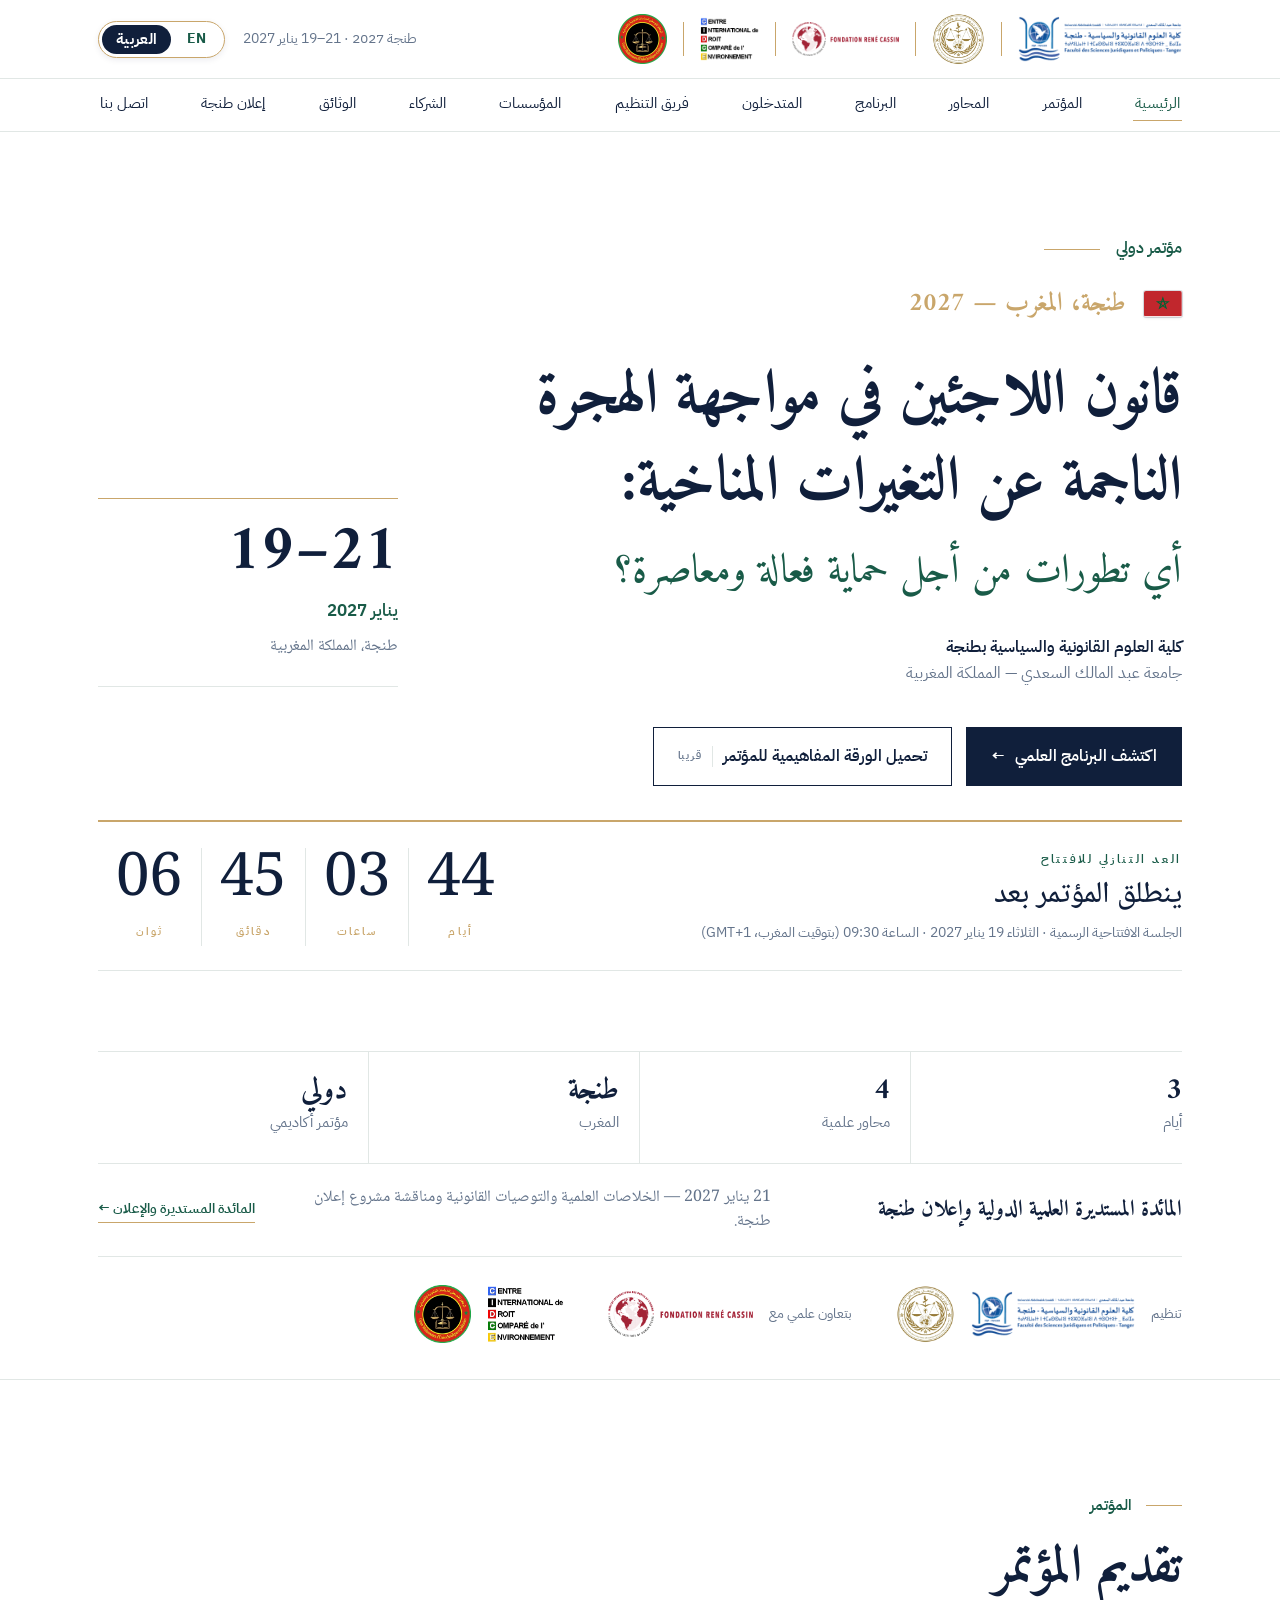
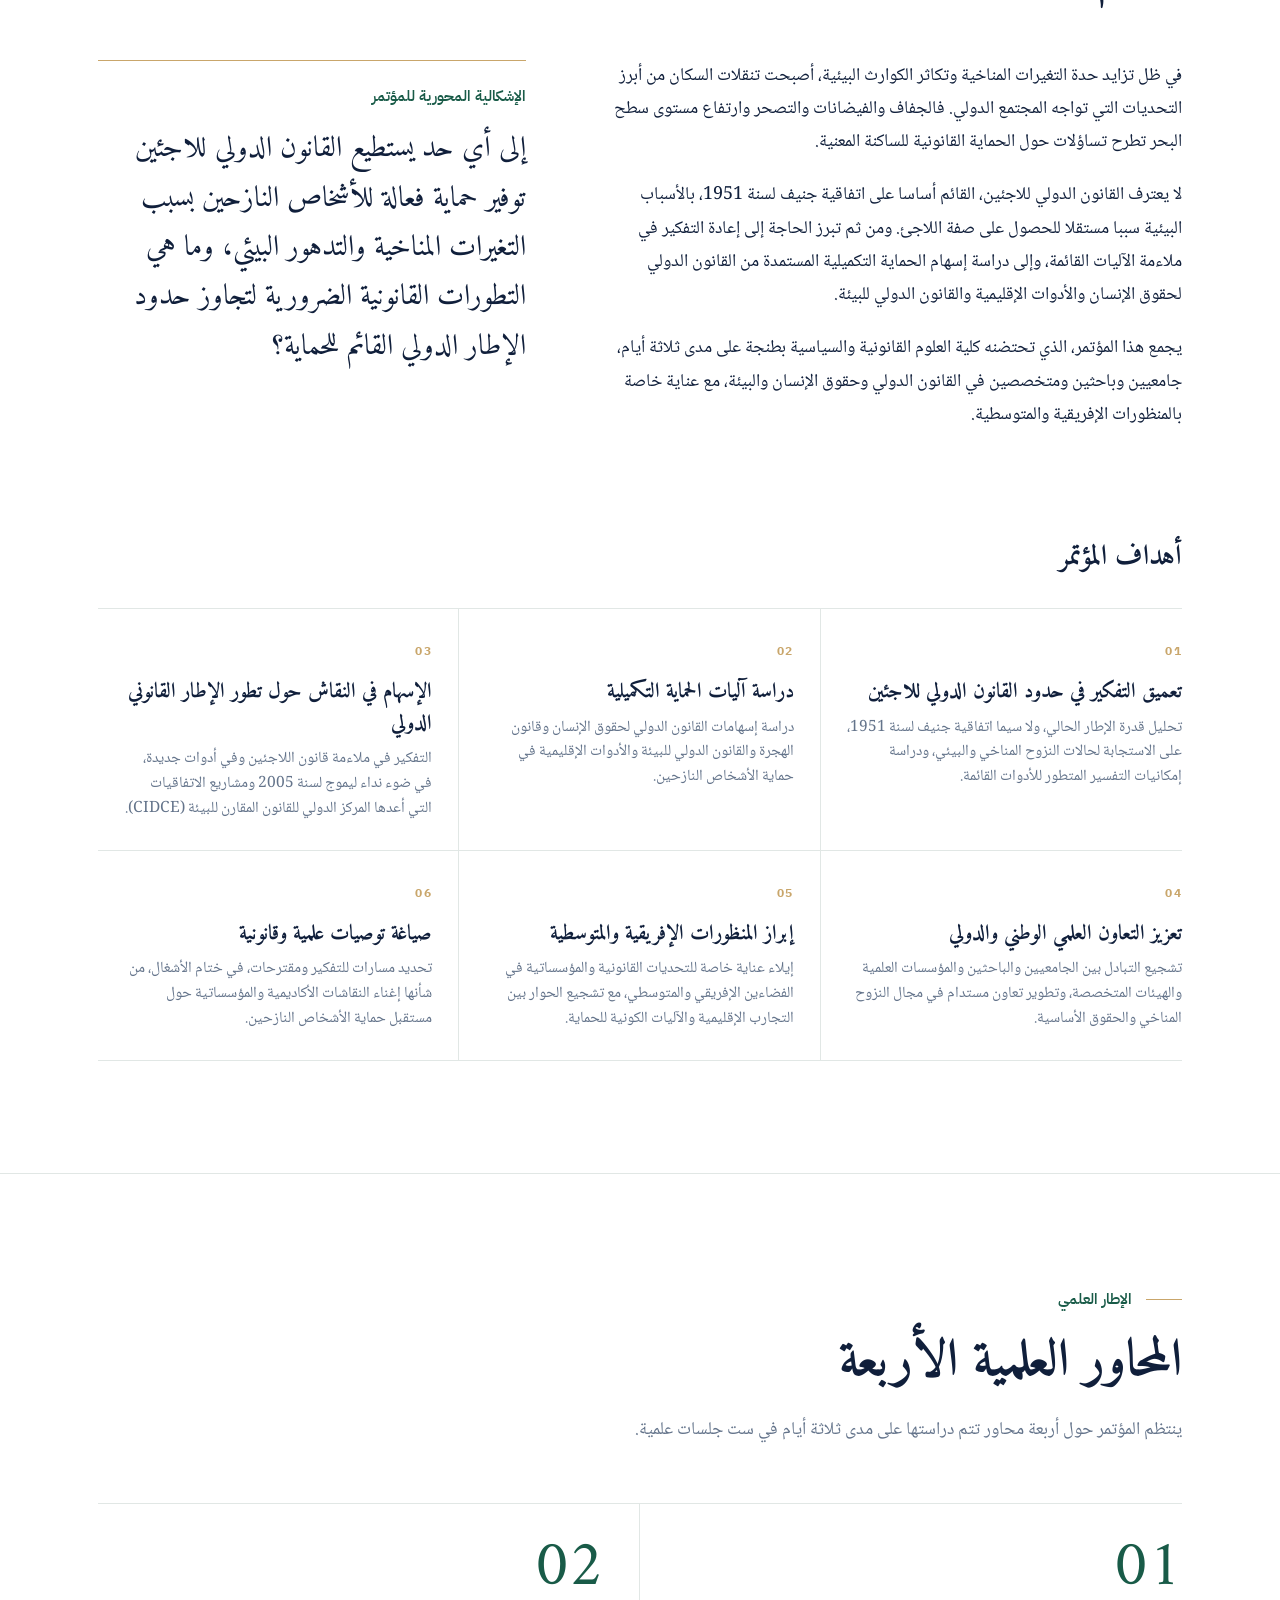
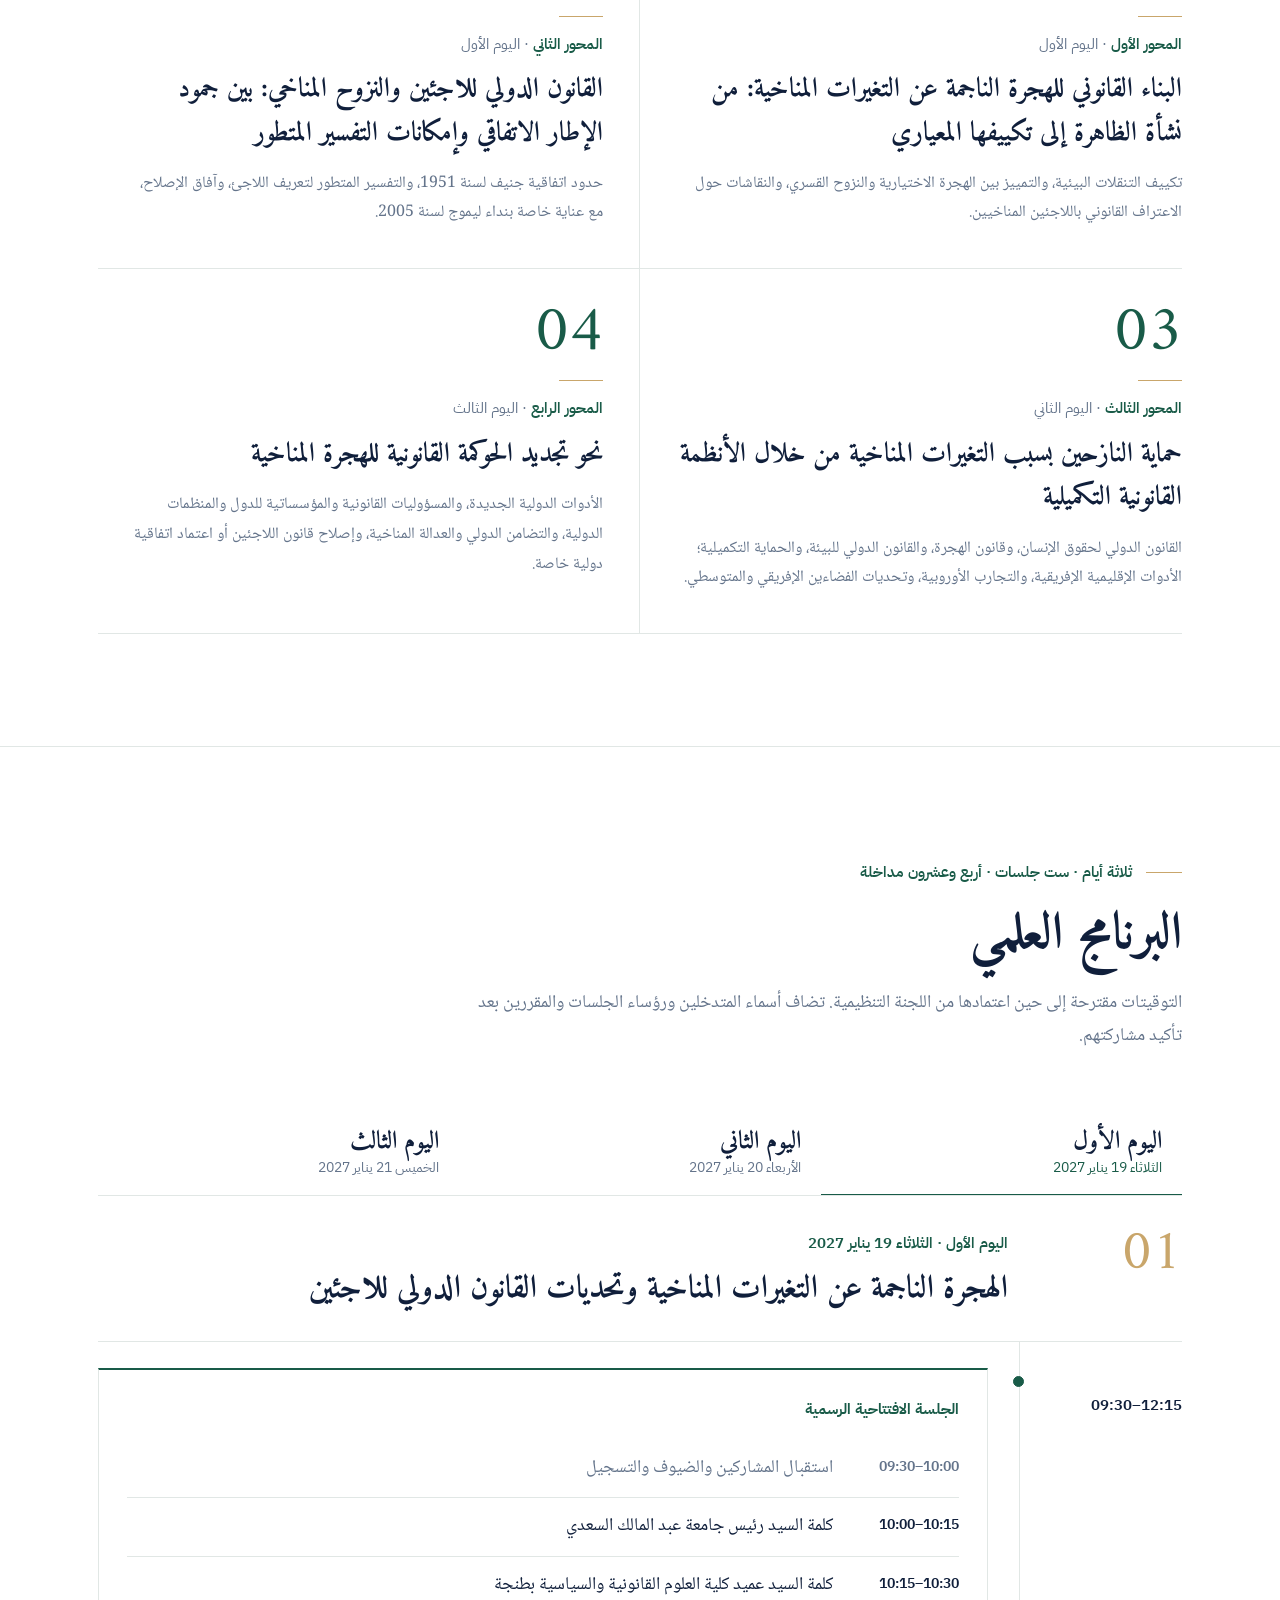
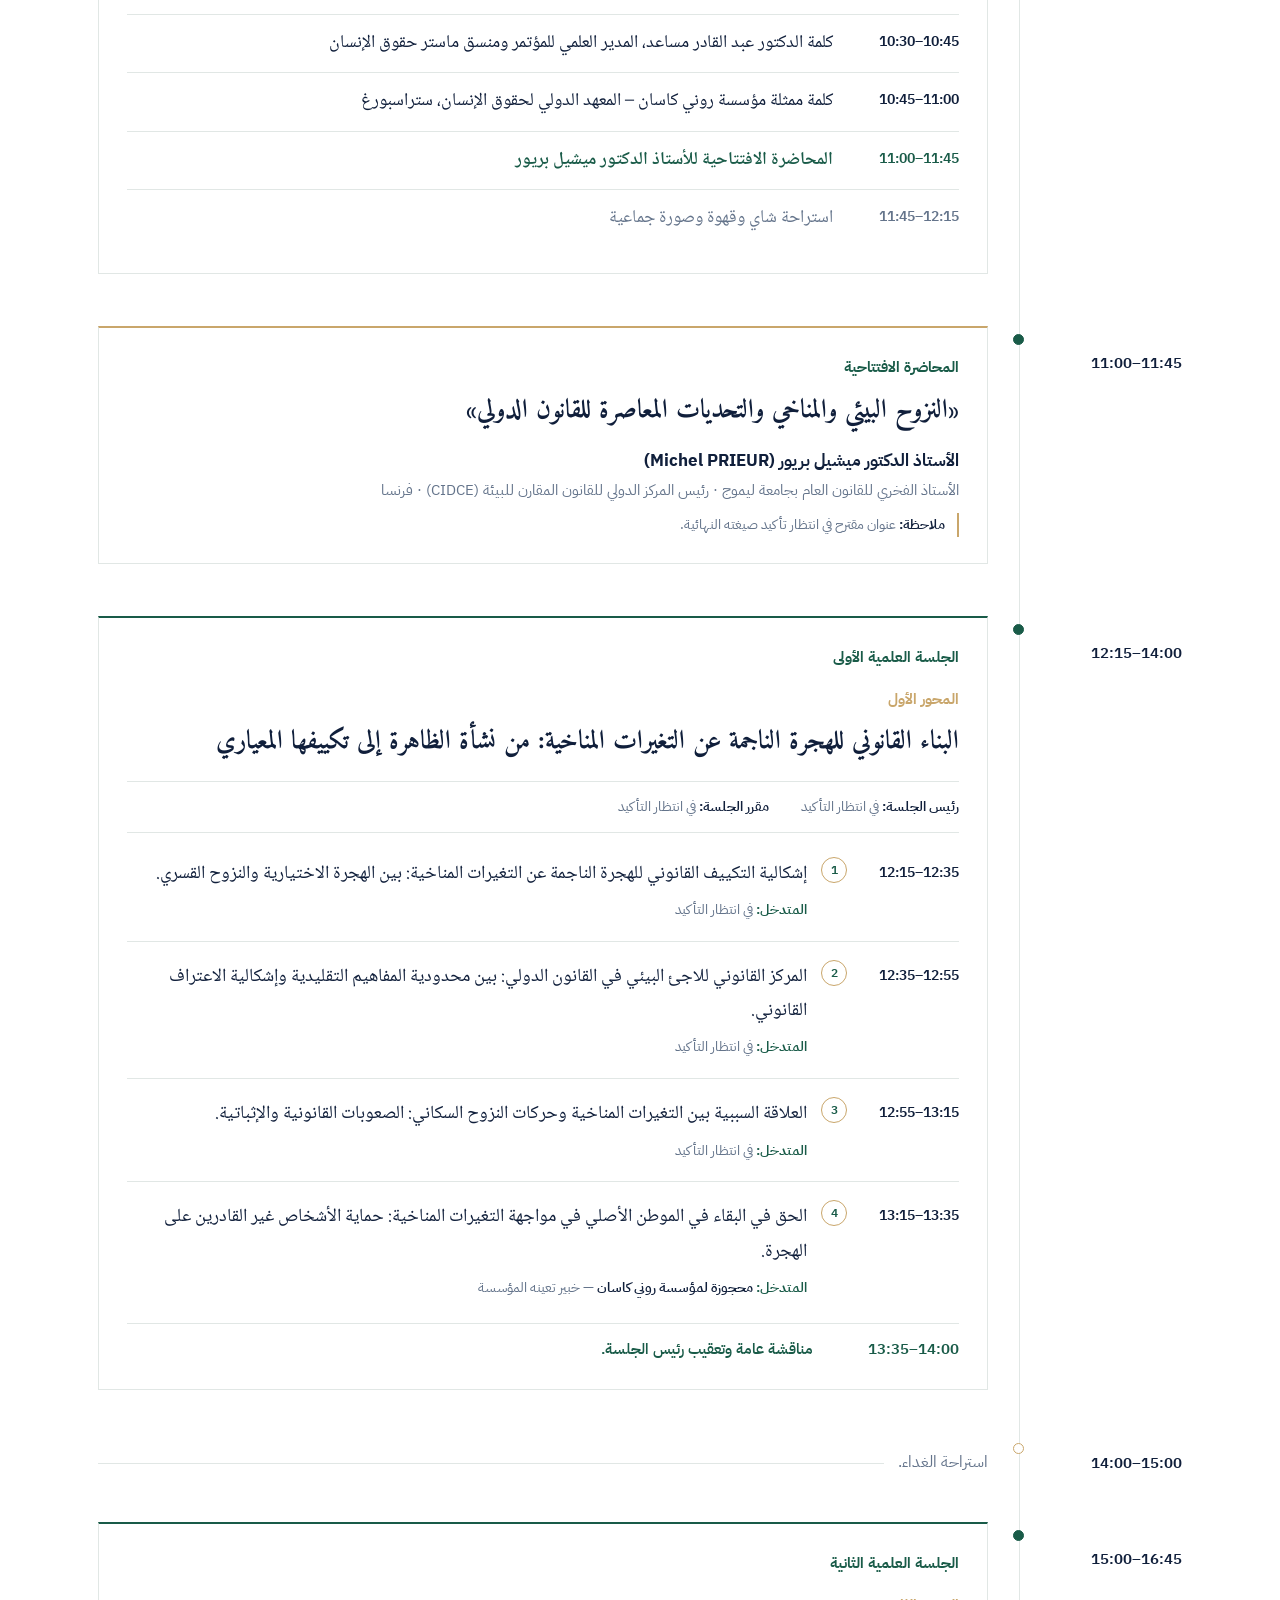
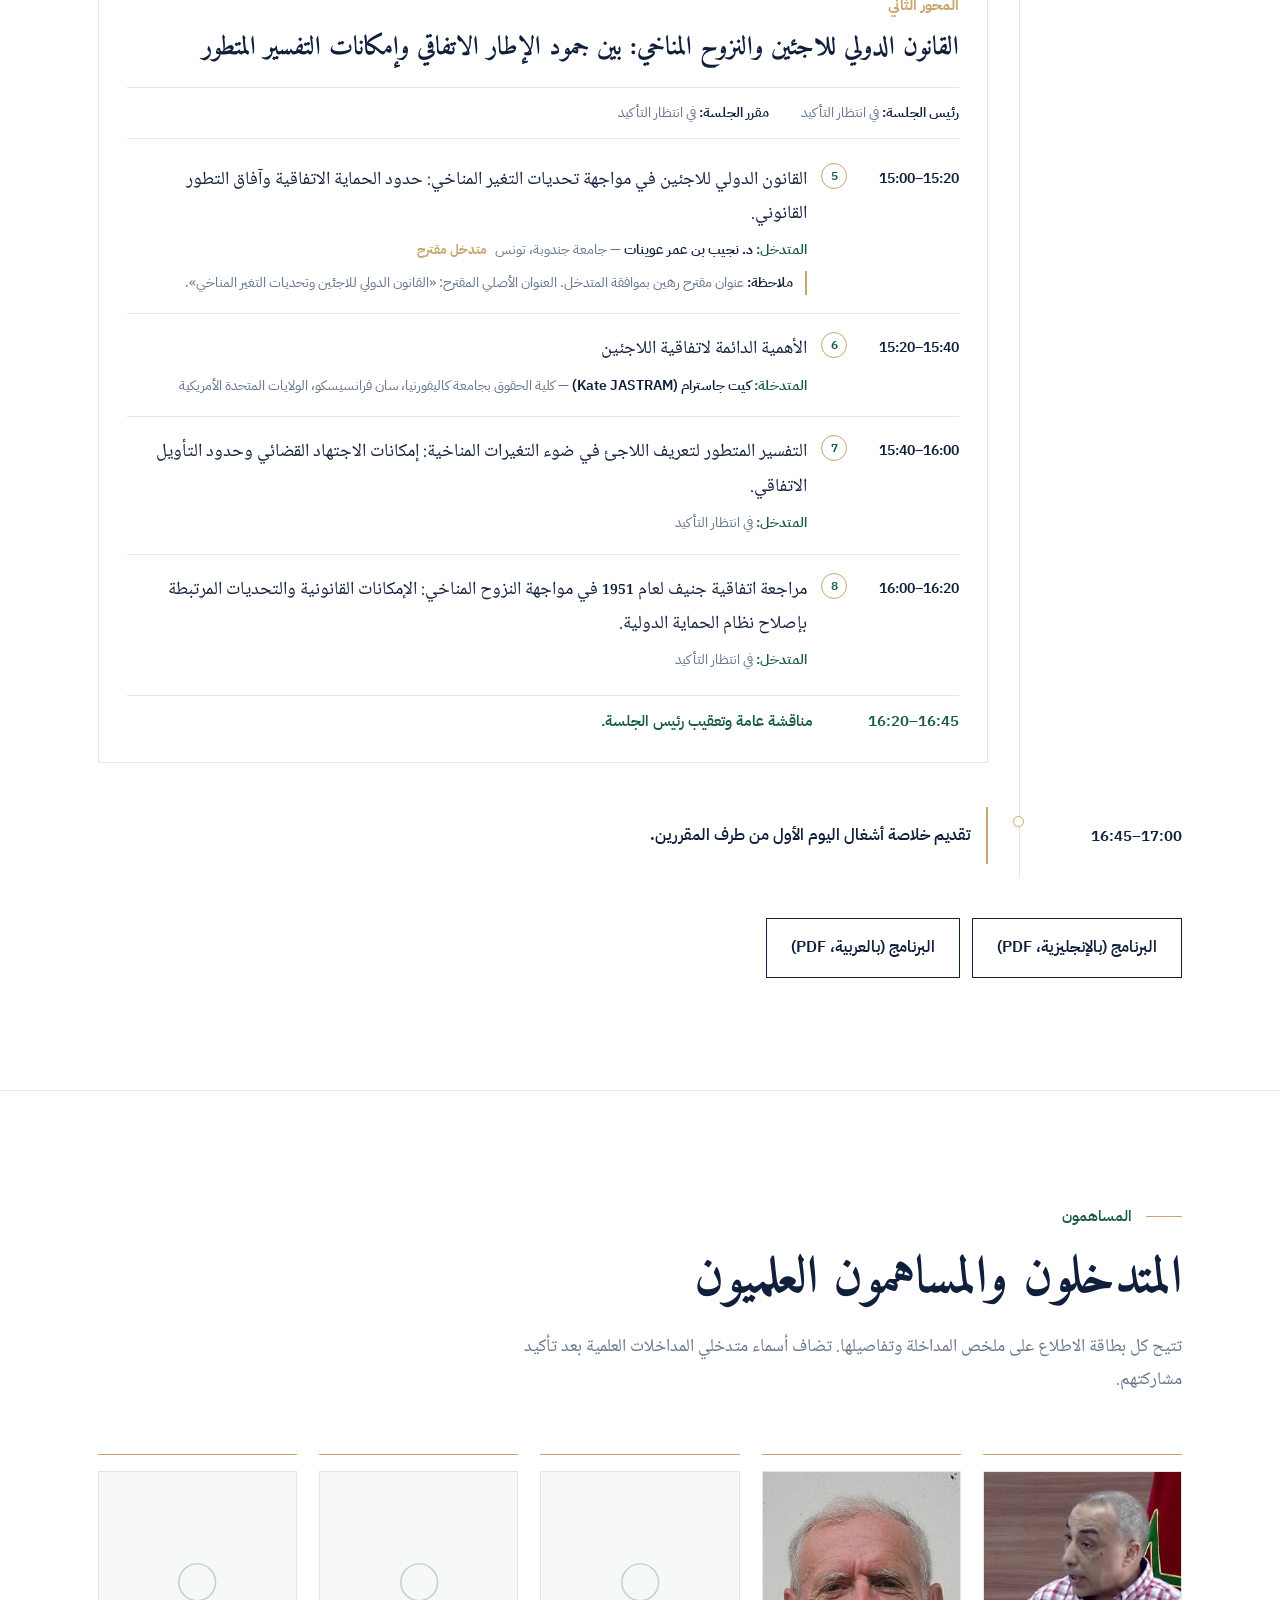
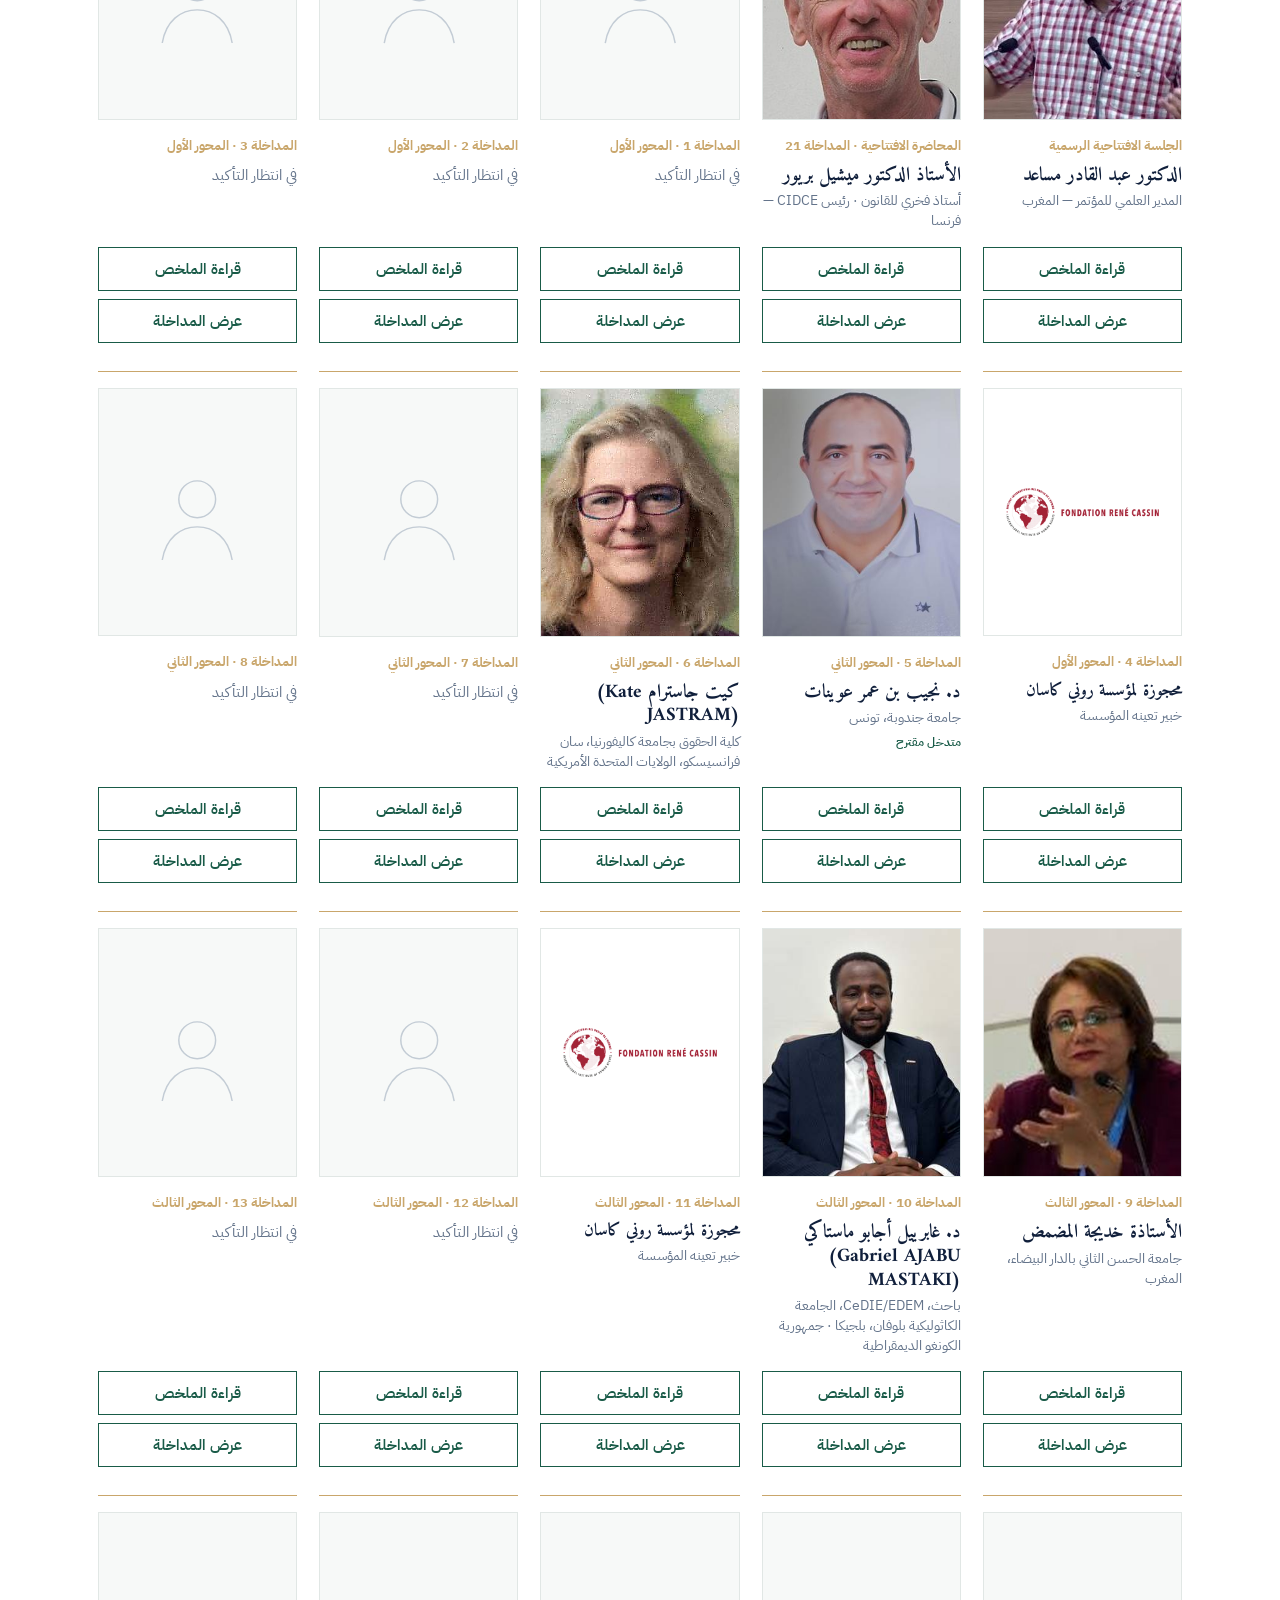
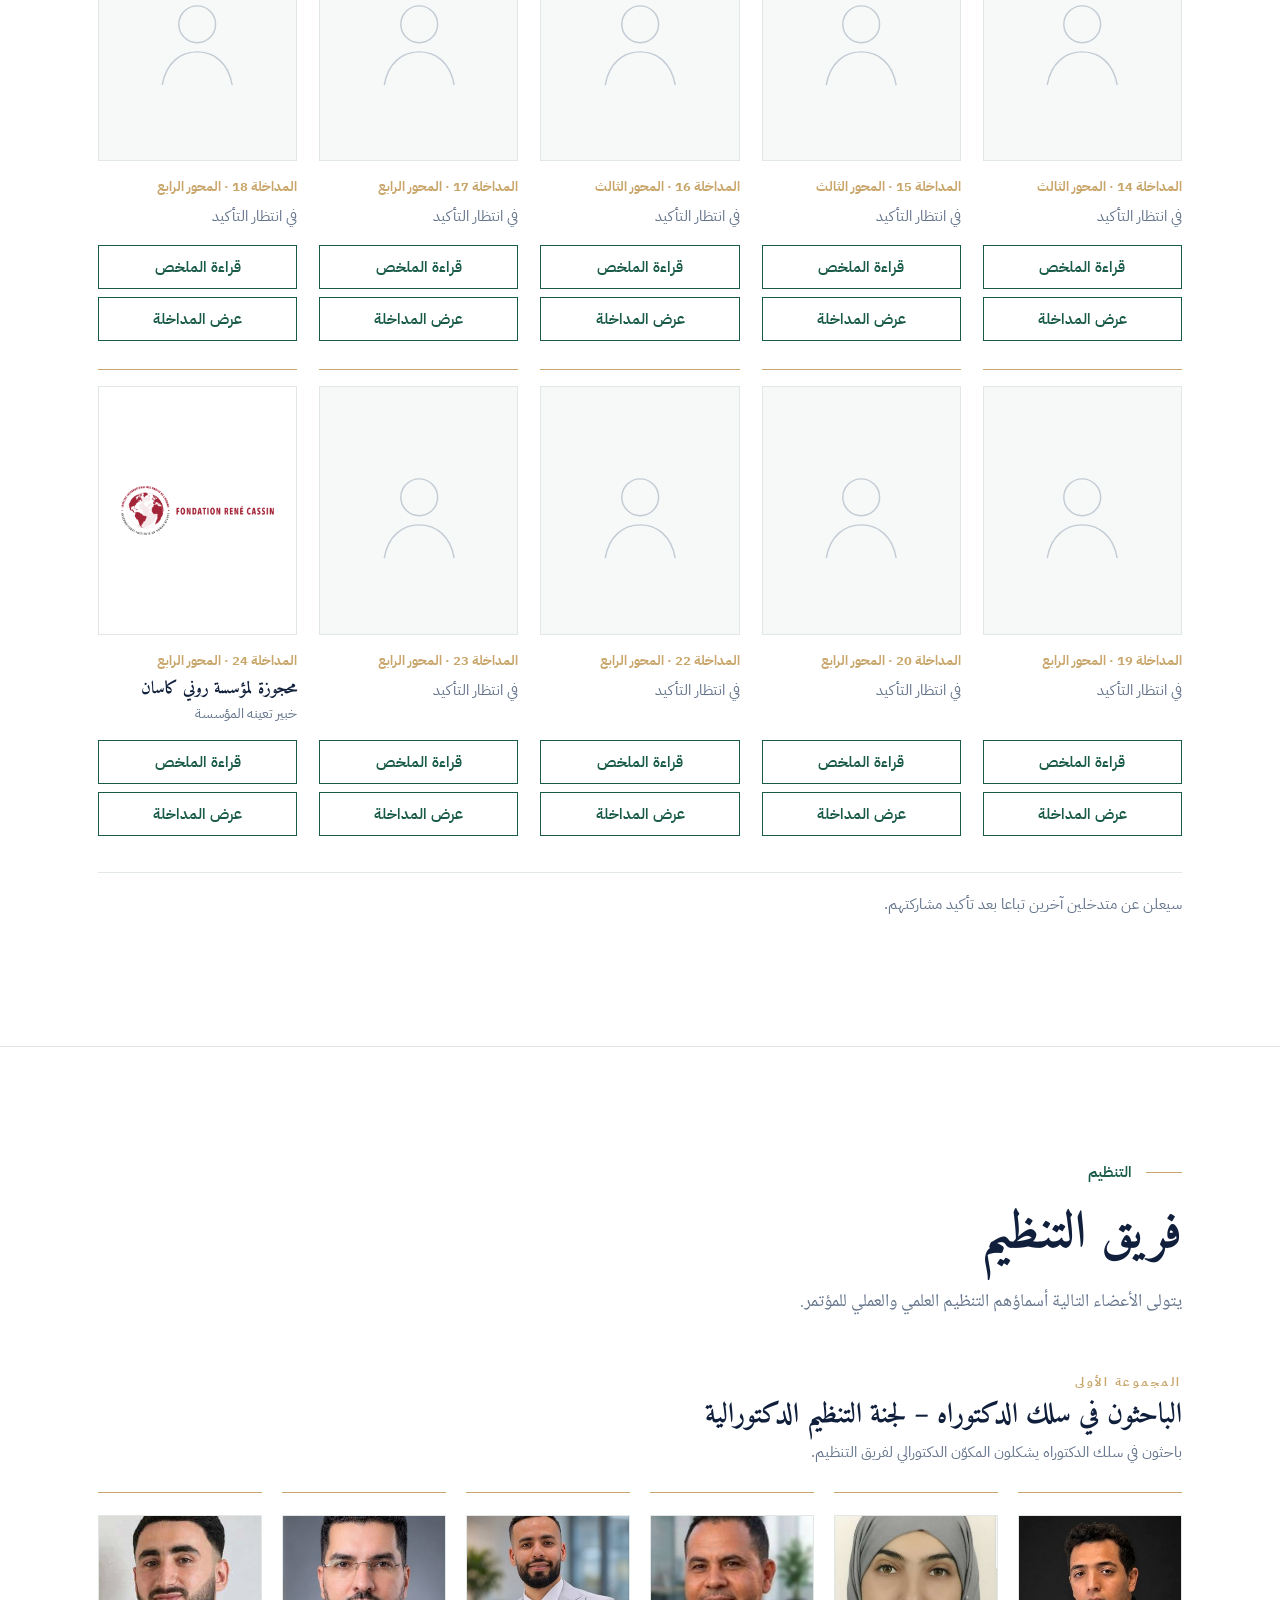
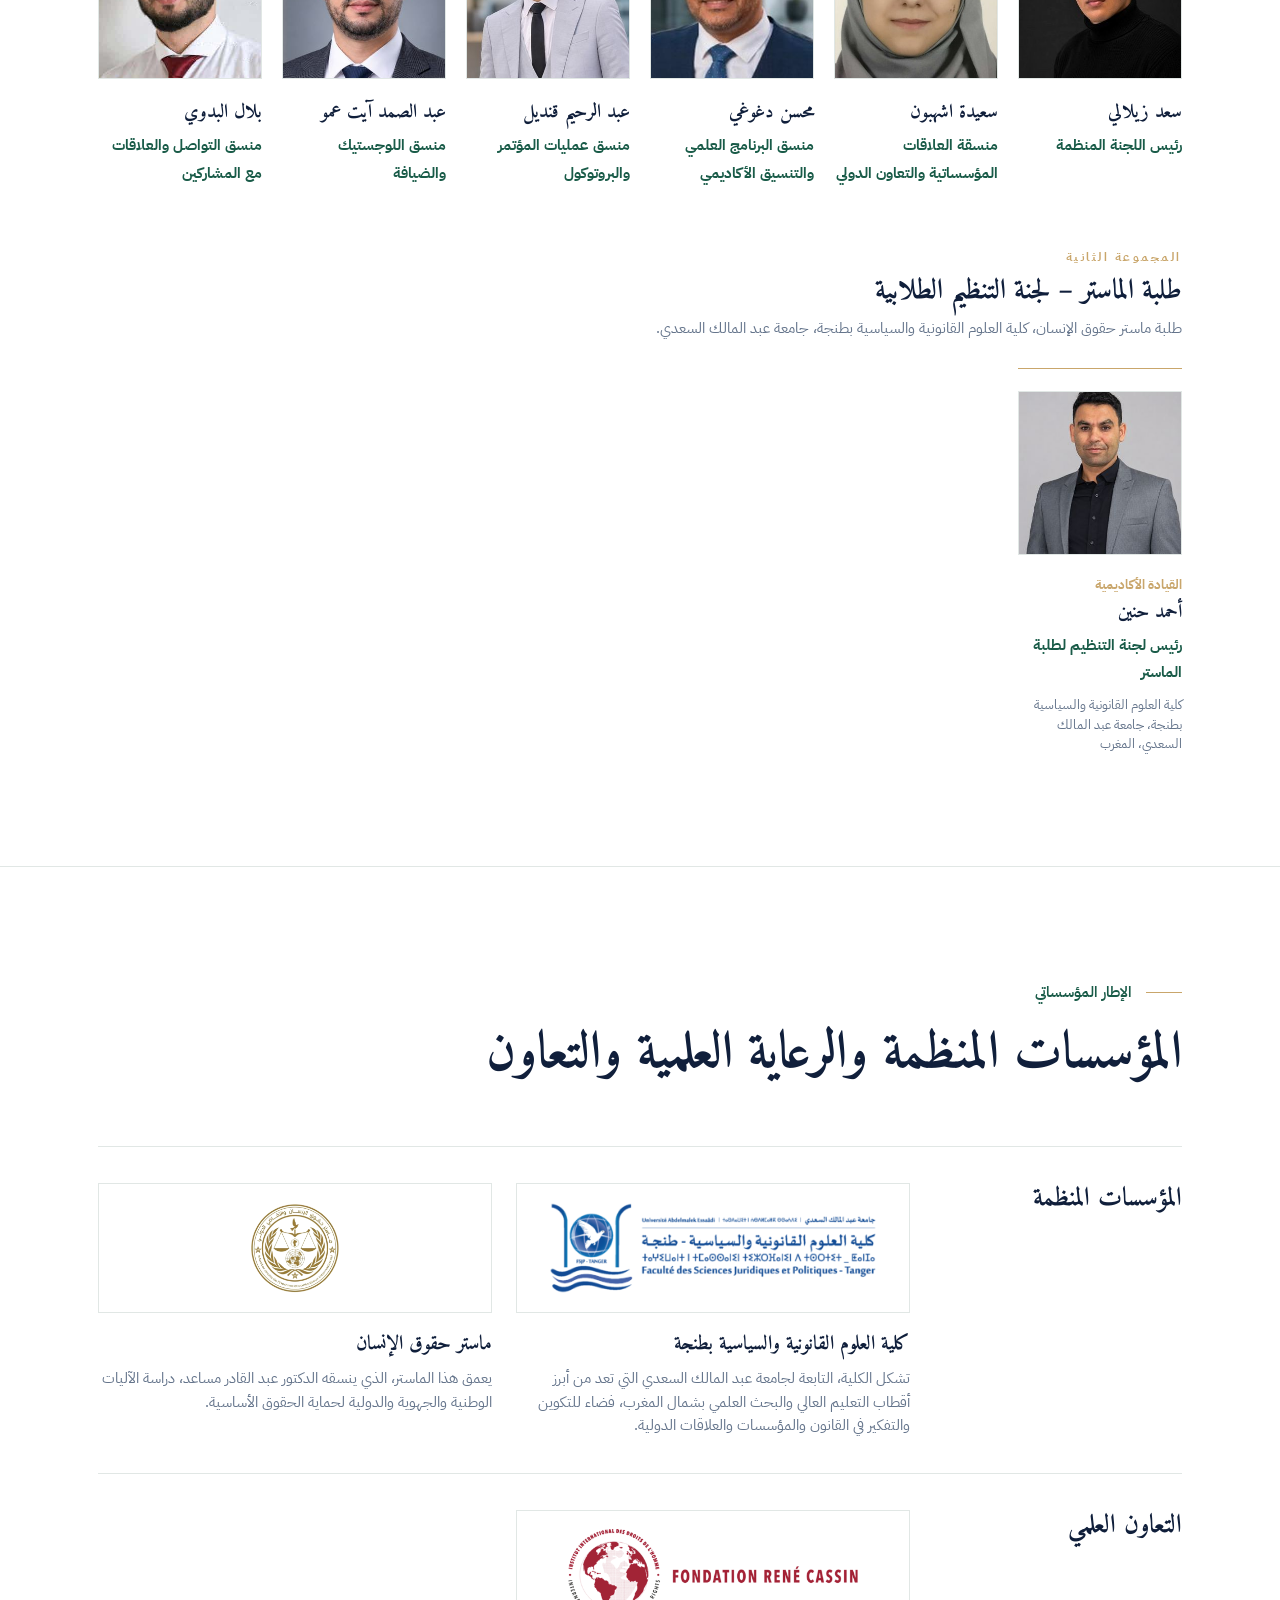
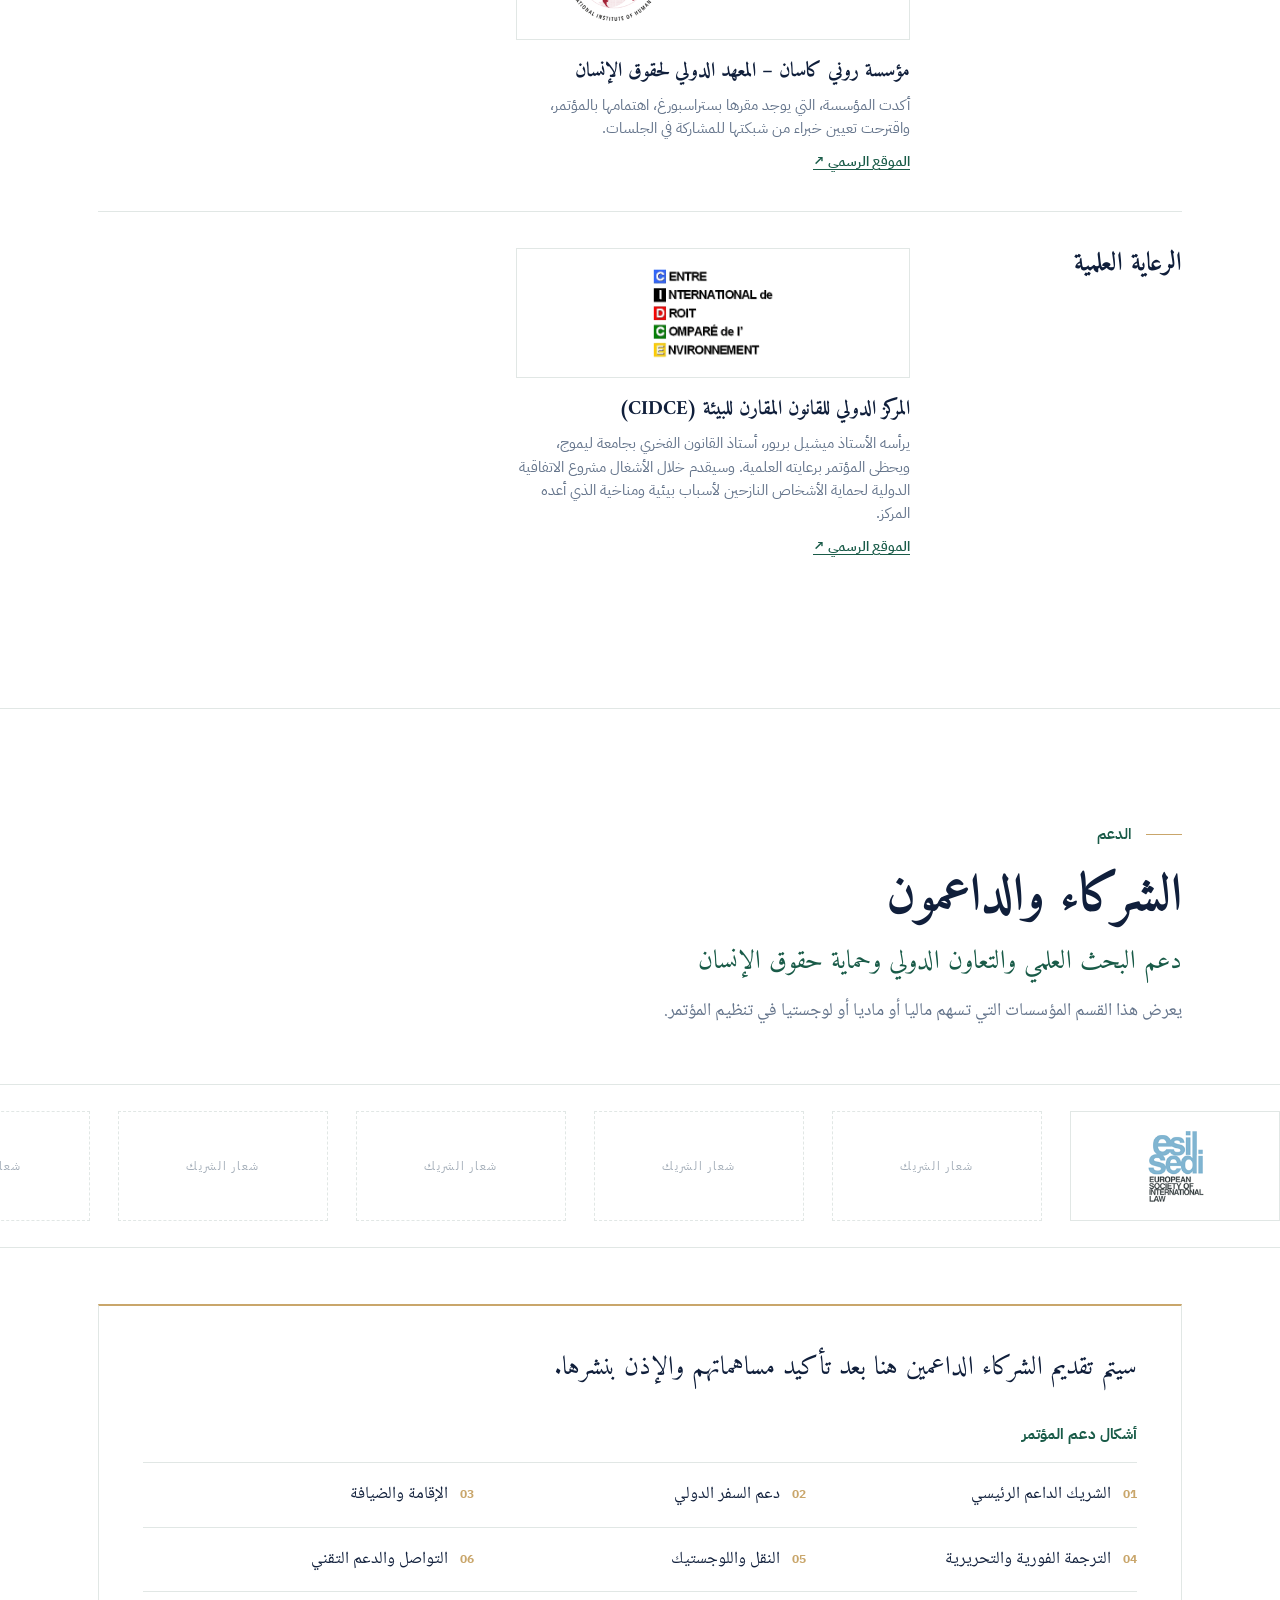
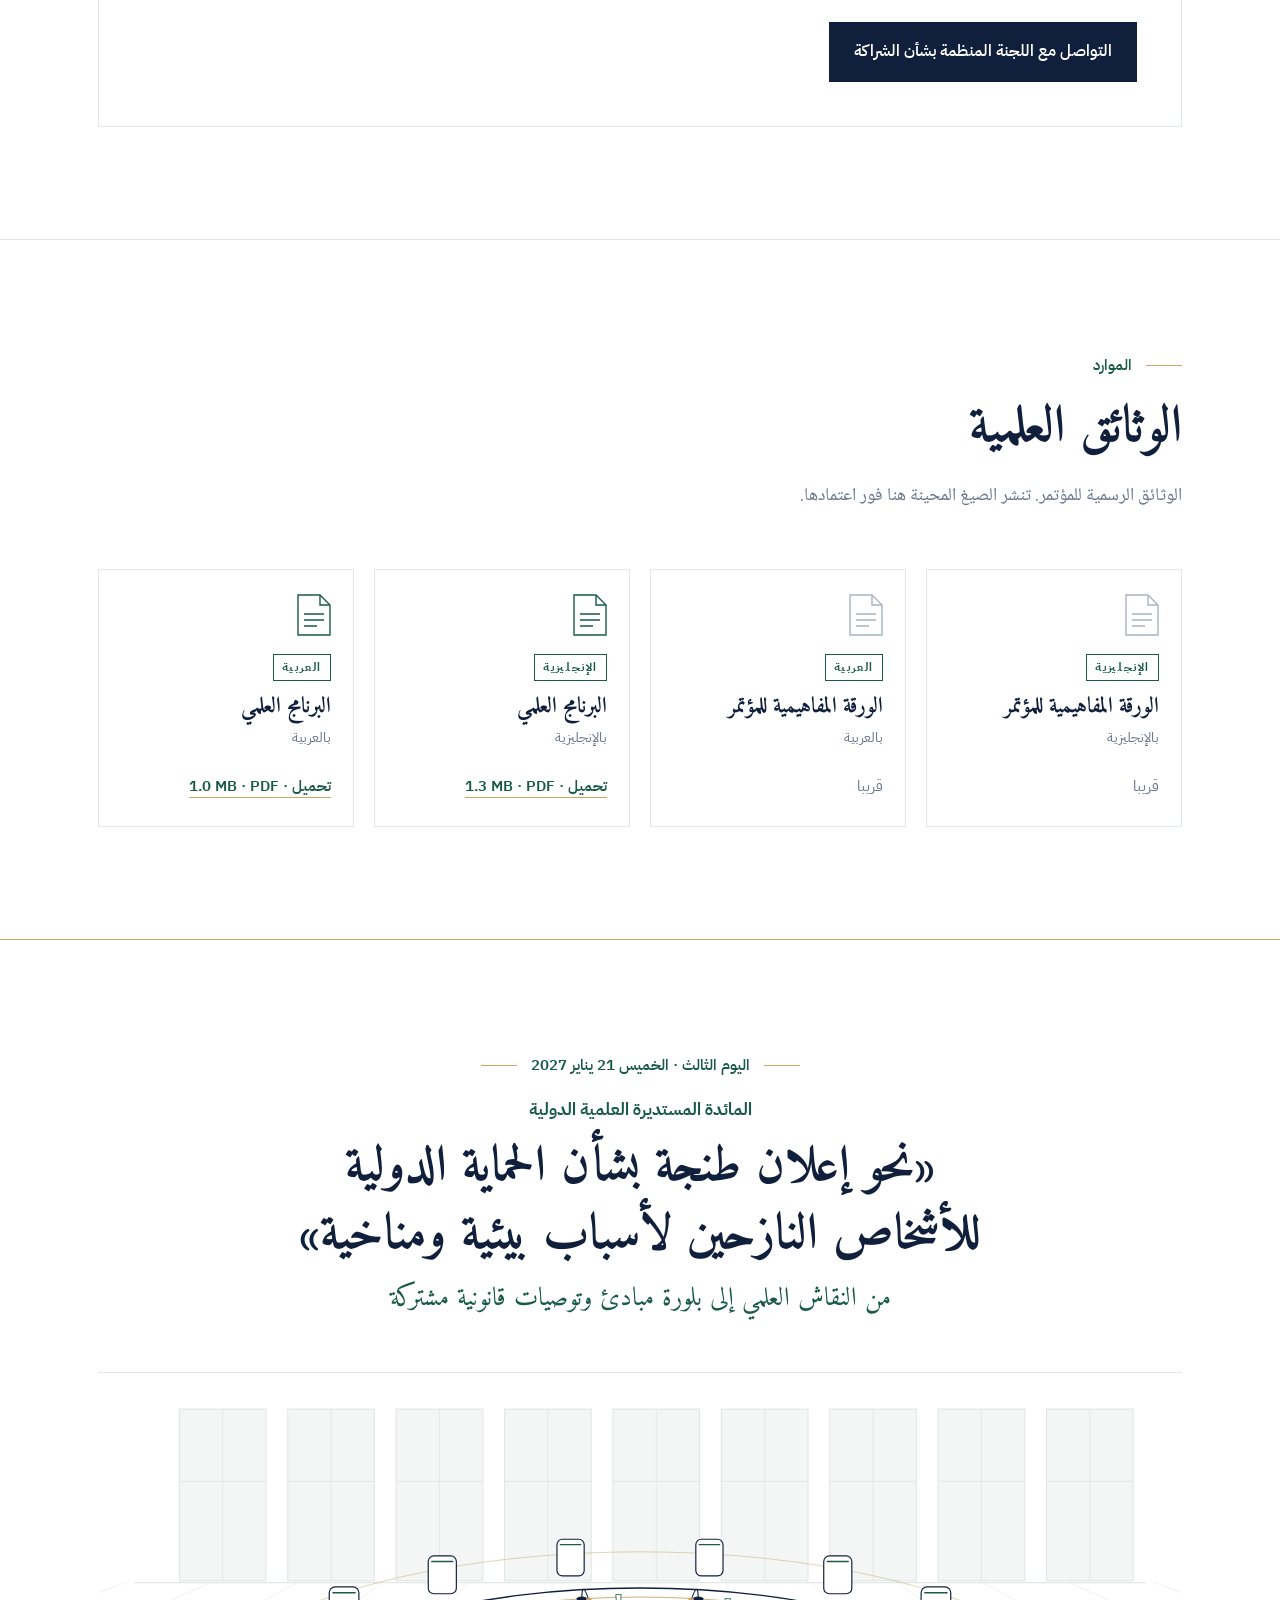
==== commit d1c72def: "Home logo strip: remove patronage label, add CMEJJ logo (AR)" ====
--- a/ar/index.html
+++ b/ar/index.html
@@ -176,7 +176,7 @@
       <div class="strip" aria-label="المؤسسات"> <div class="grp"><span class="lbl">تنظيم</span><img class="" src="../assets/img/logos/faculty.png" alt="كلية العلوم القانونية والسياسية بطنجة"><img class="sq" src="../assets/img/logos/master.png" alt="ماستر حقوق الإنسان"></div>
         <div class="grp"><span class="lbl">بتعاون علمي مع</span><img class="" src="../assets/img/logos/rene-cassin.png" alt="مؤسسة روني كاسان – المعهد الدولي لحقوق الإنسان">
         </div>
-        <div class="grp"><span class="lbl">تحت الرعاية العلمية لـ</span><img class="sq" src="../assets/img/logos/cidce.png" alt="المركز الدولي للقانون المقارن للبيئة (CIDCE)">
+        <div class="grp"><img class="sq" src="../assets/img/logos/cidce.png" alt="المركز الدولي للقانون المقارن للبيئة (CIDCE)"><img class="sq" src="../assets/img/logos/cmejj.webp" alt="Centre Méditerranéen d’Études Juridiques et Judiciaires – Morocco" width="196" height="200">
         </div>
       </div>
     </div>
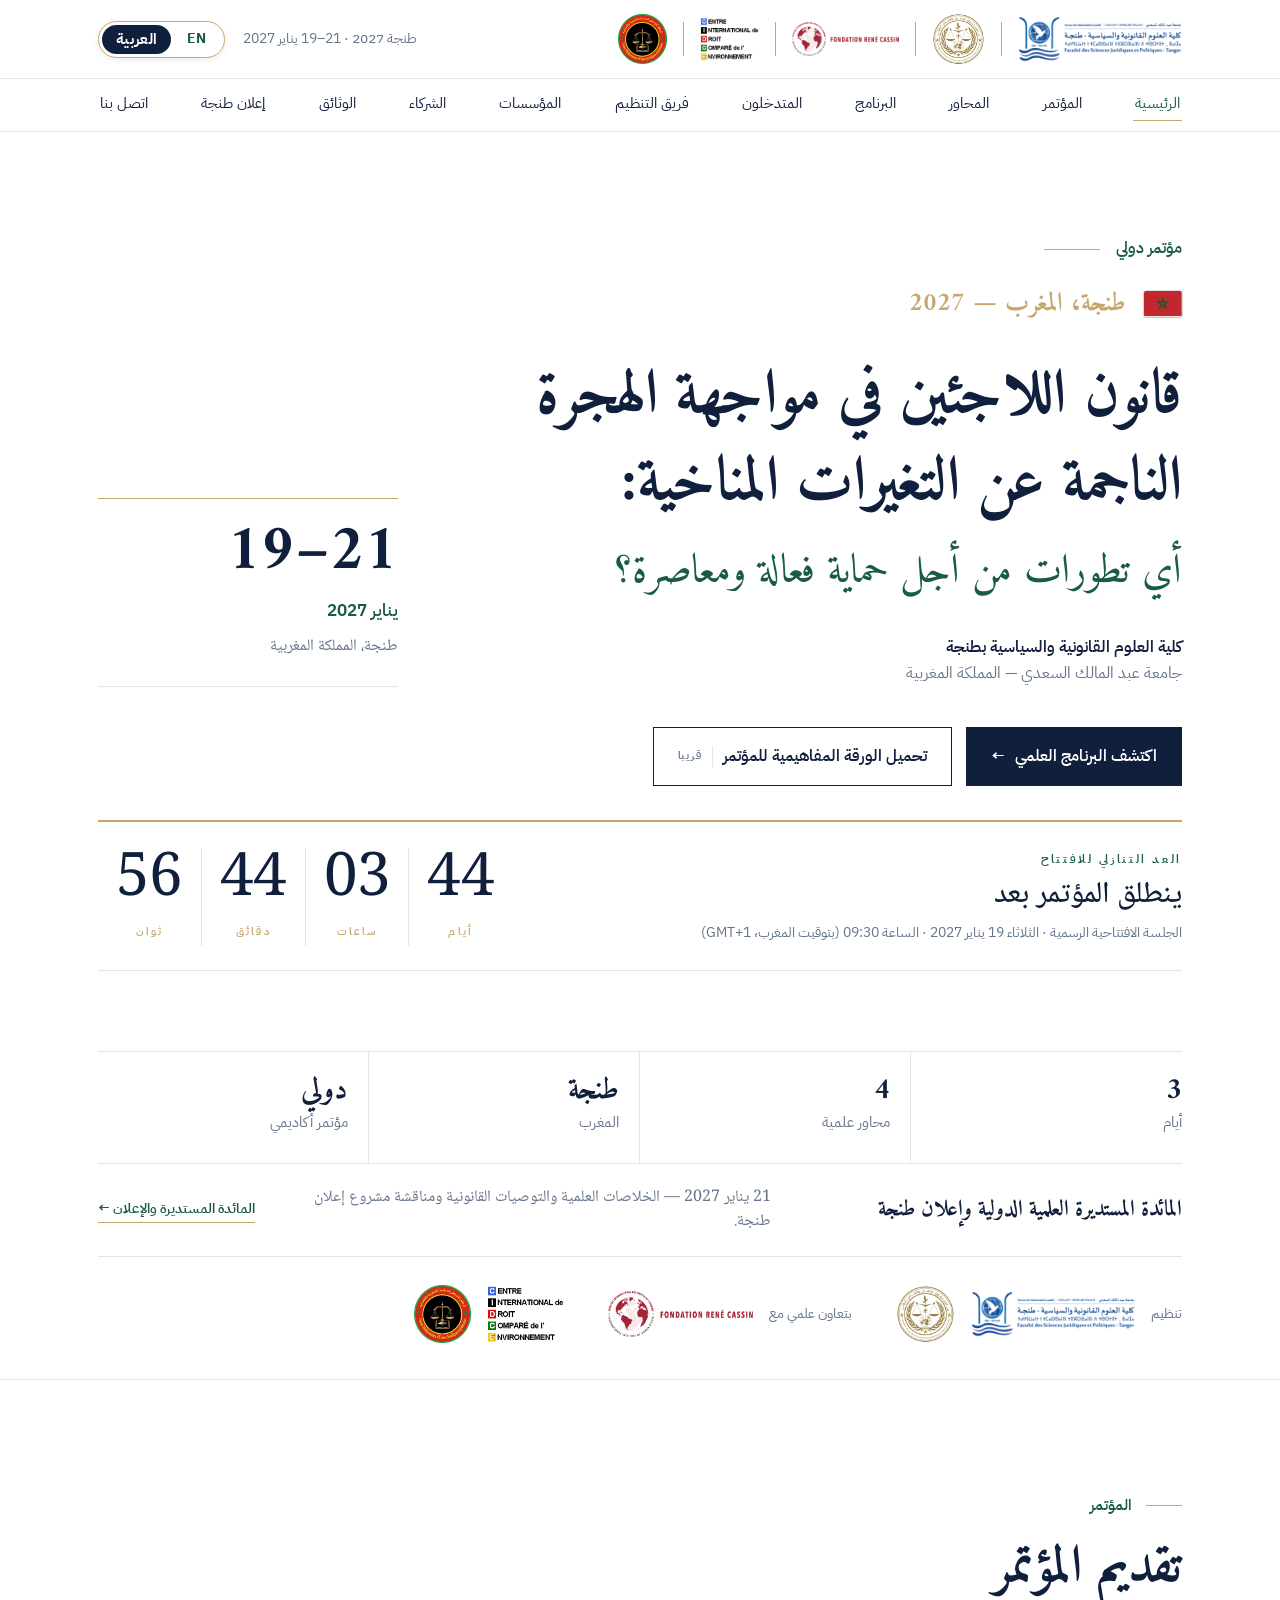
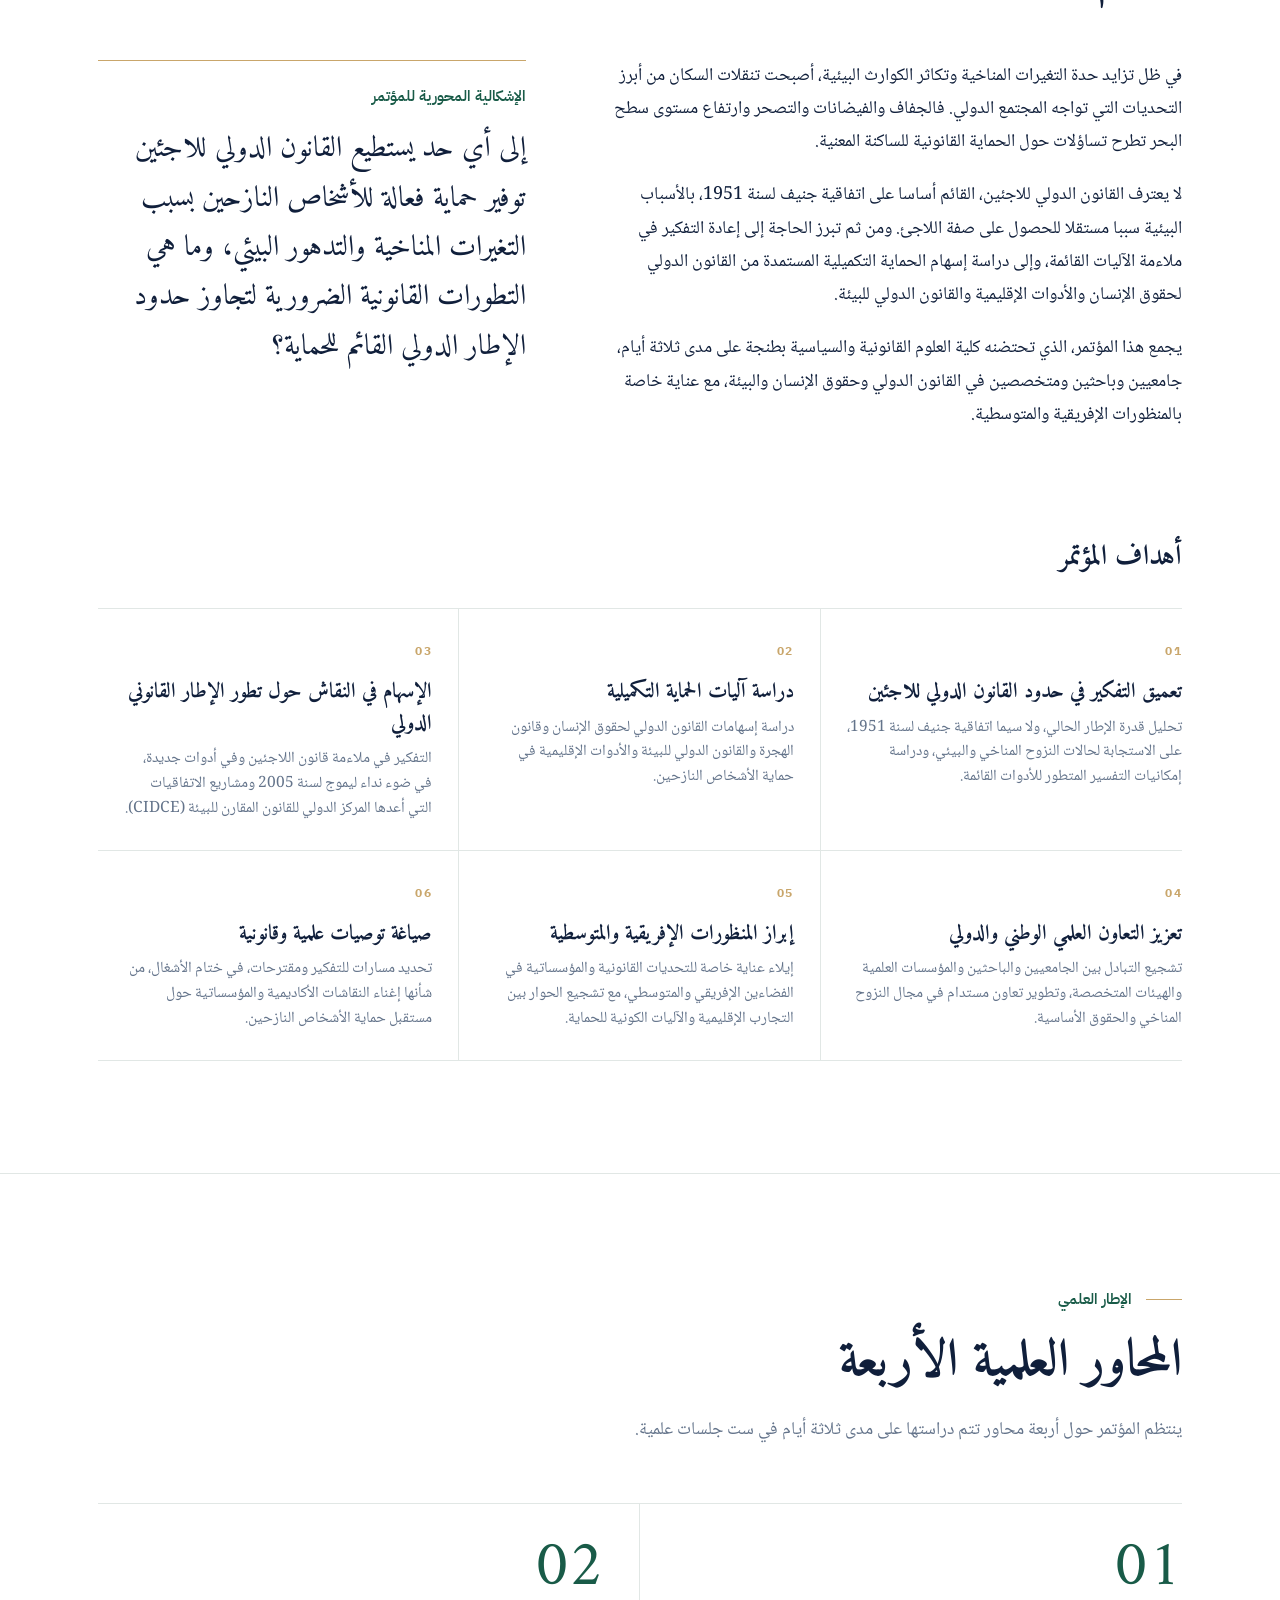
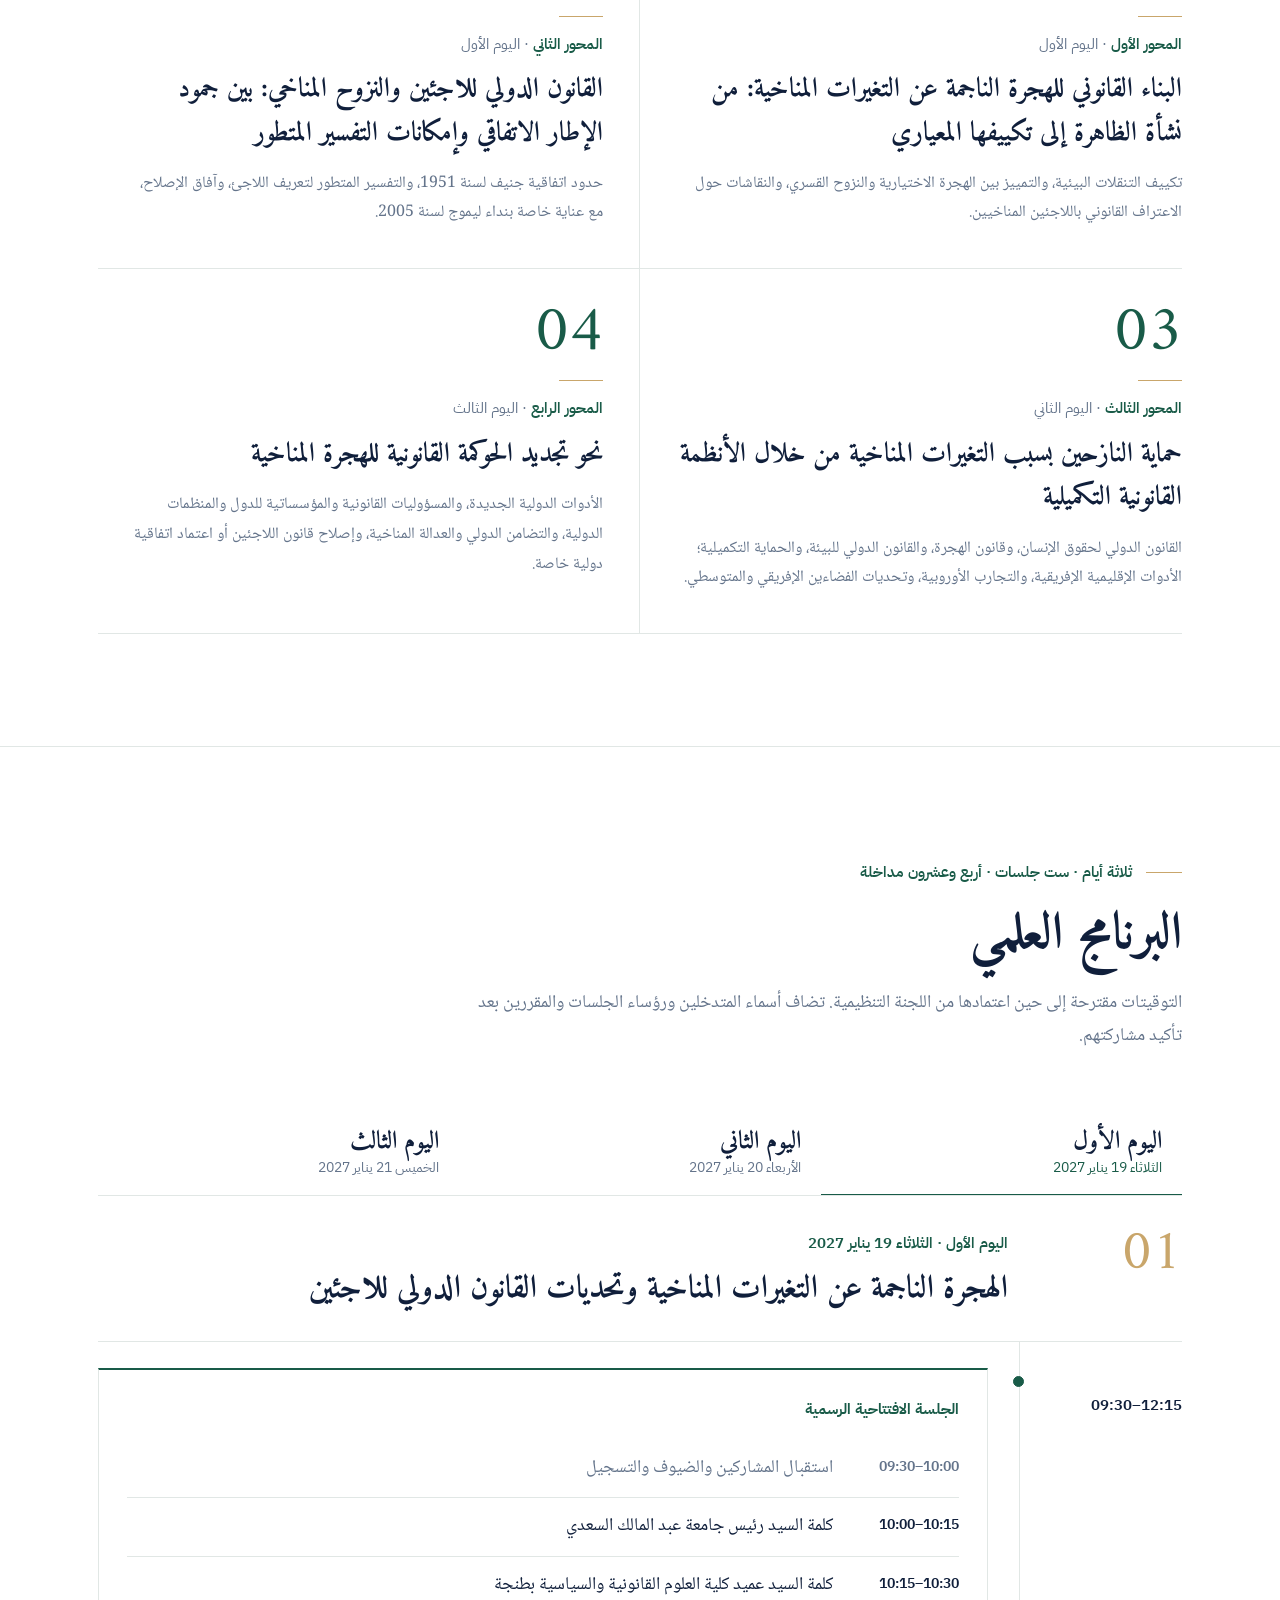
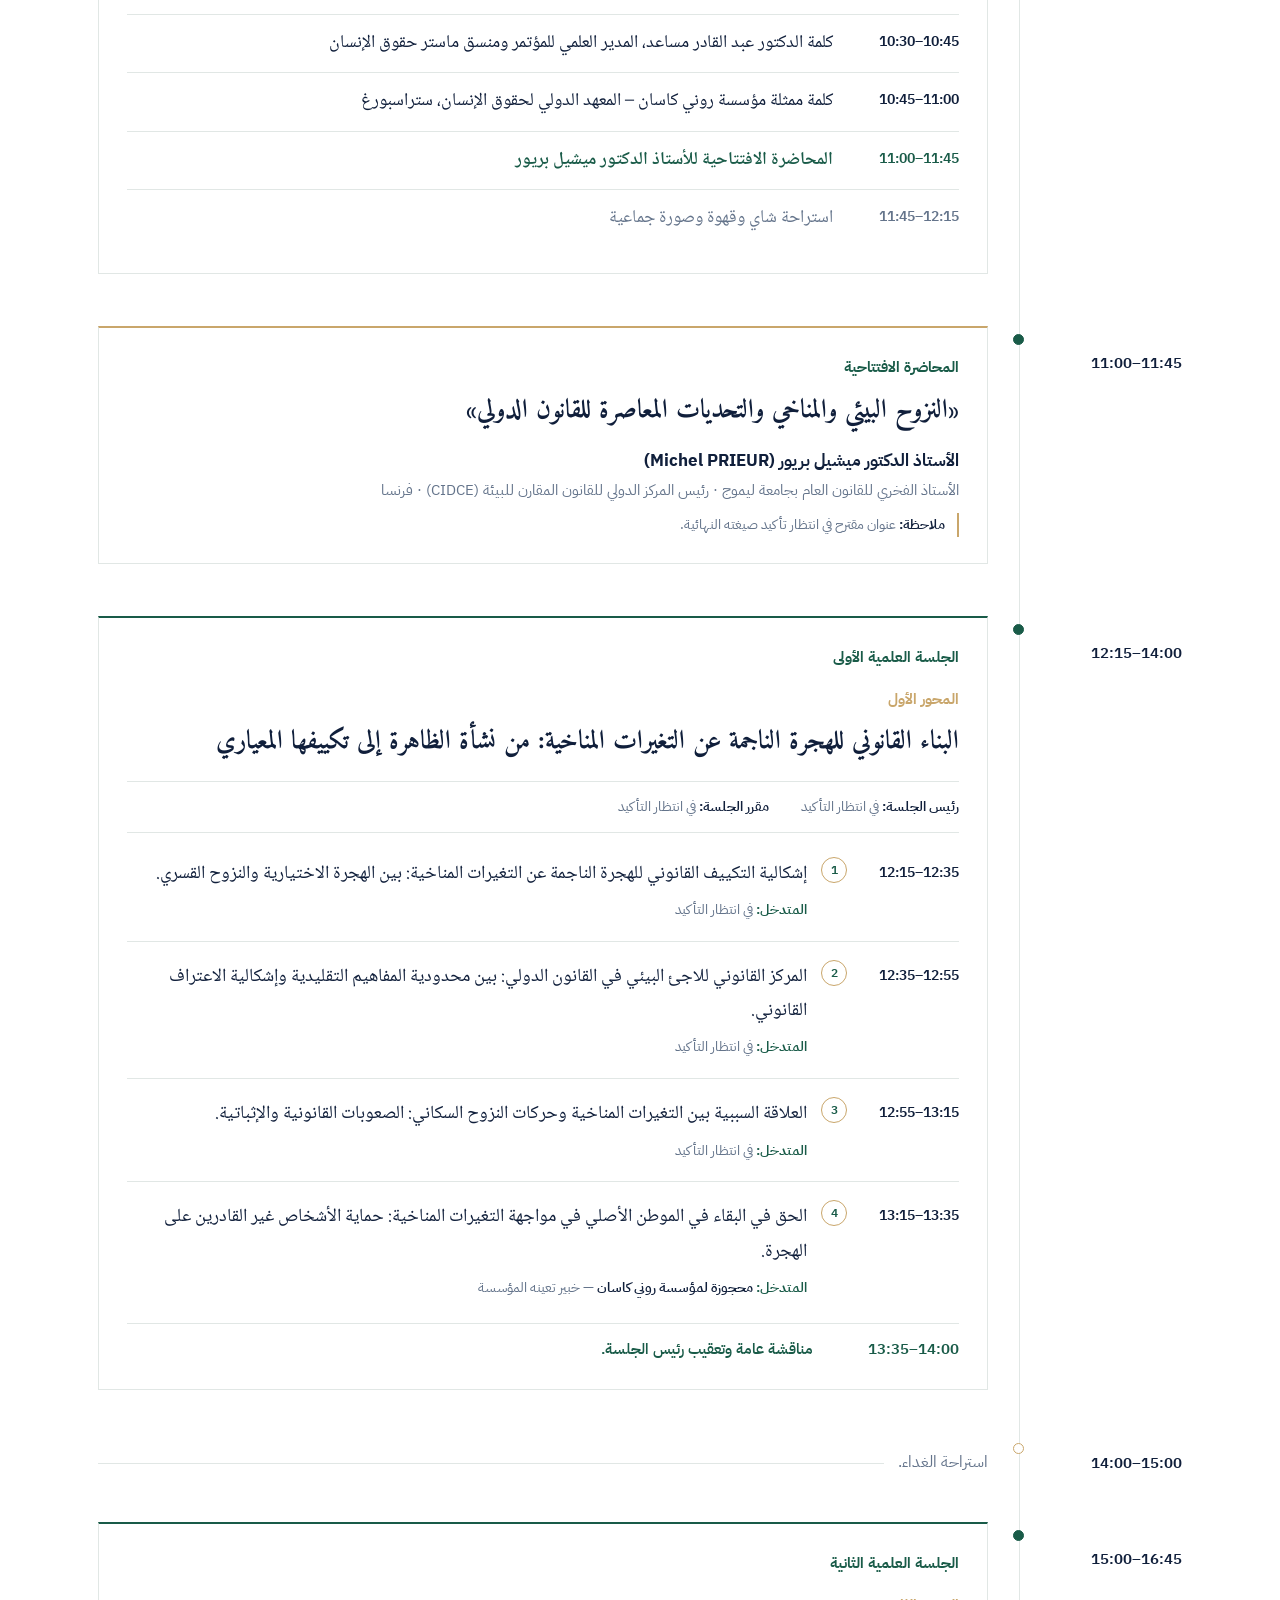
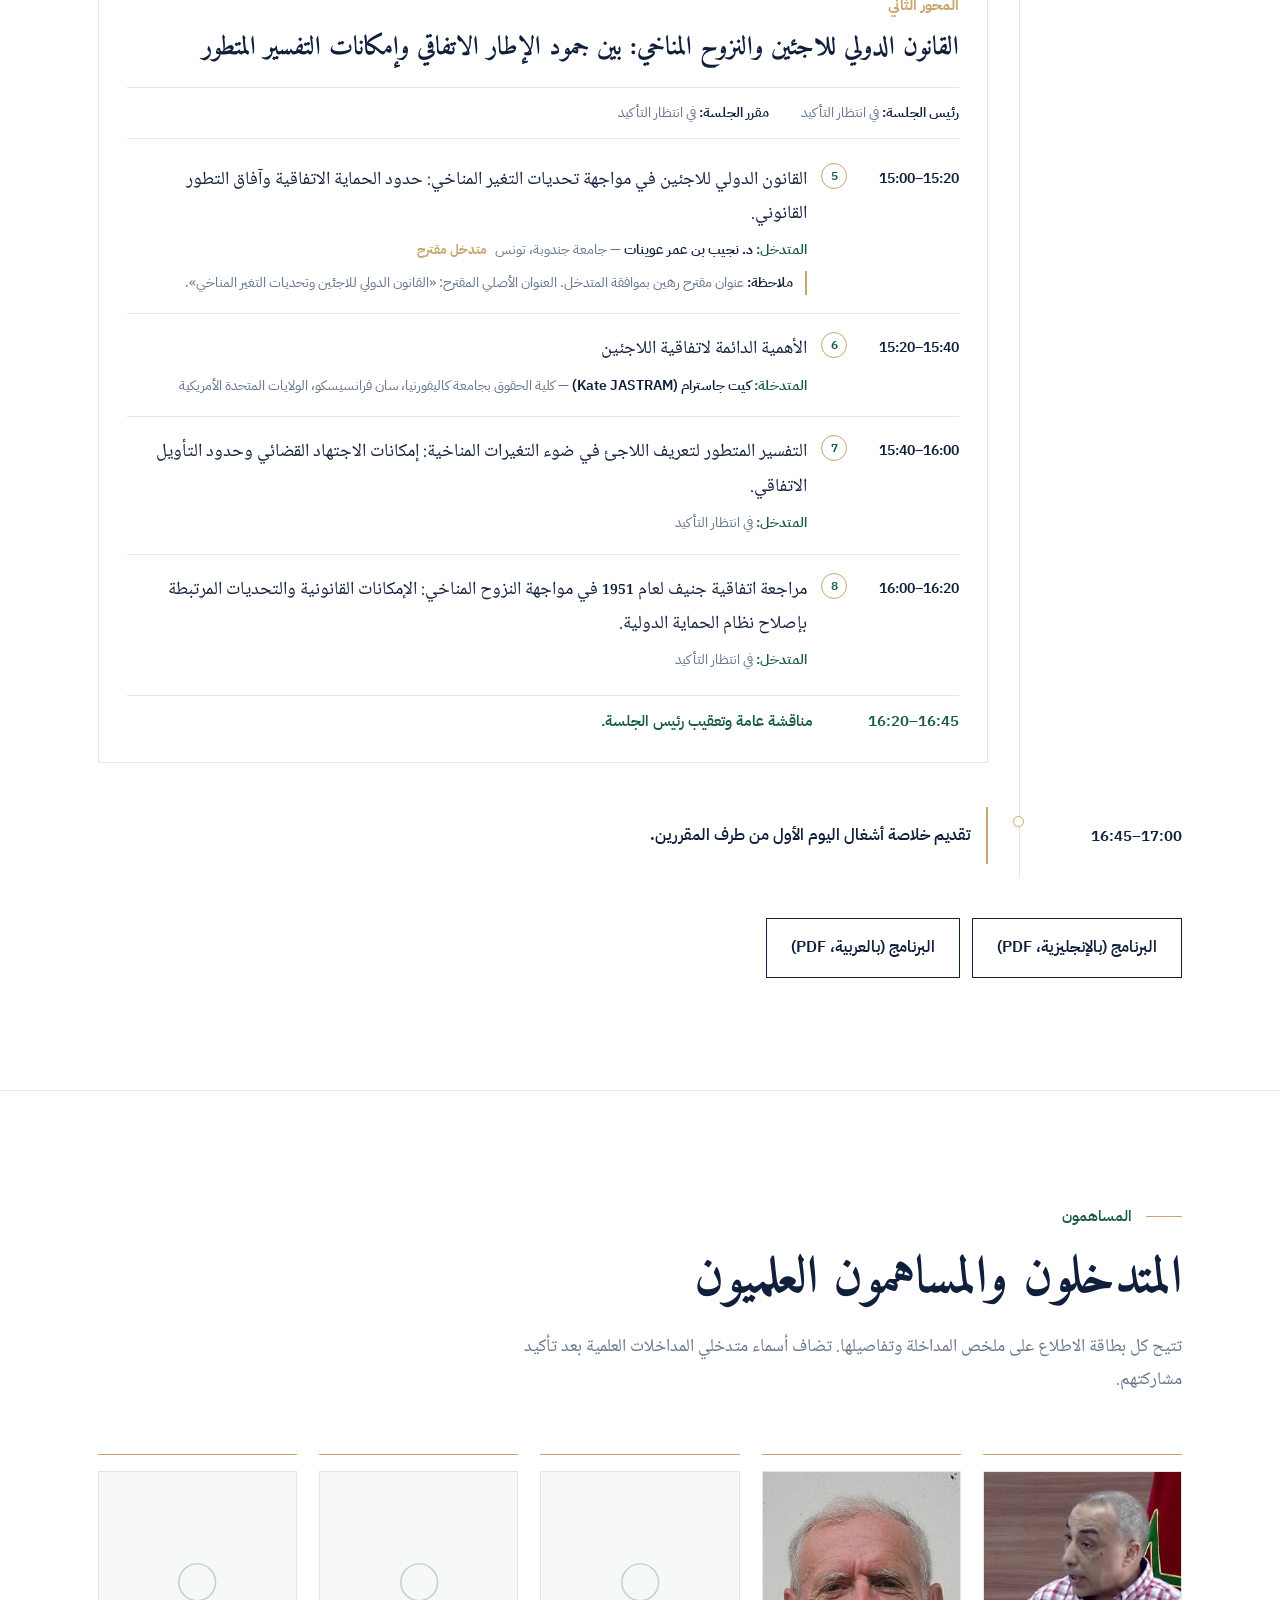
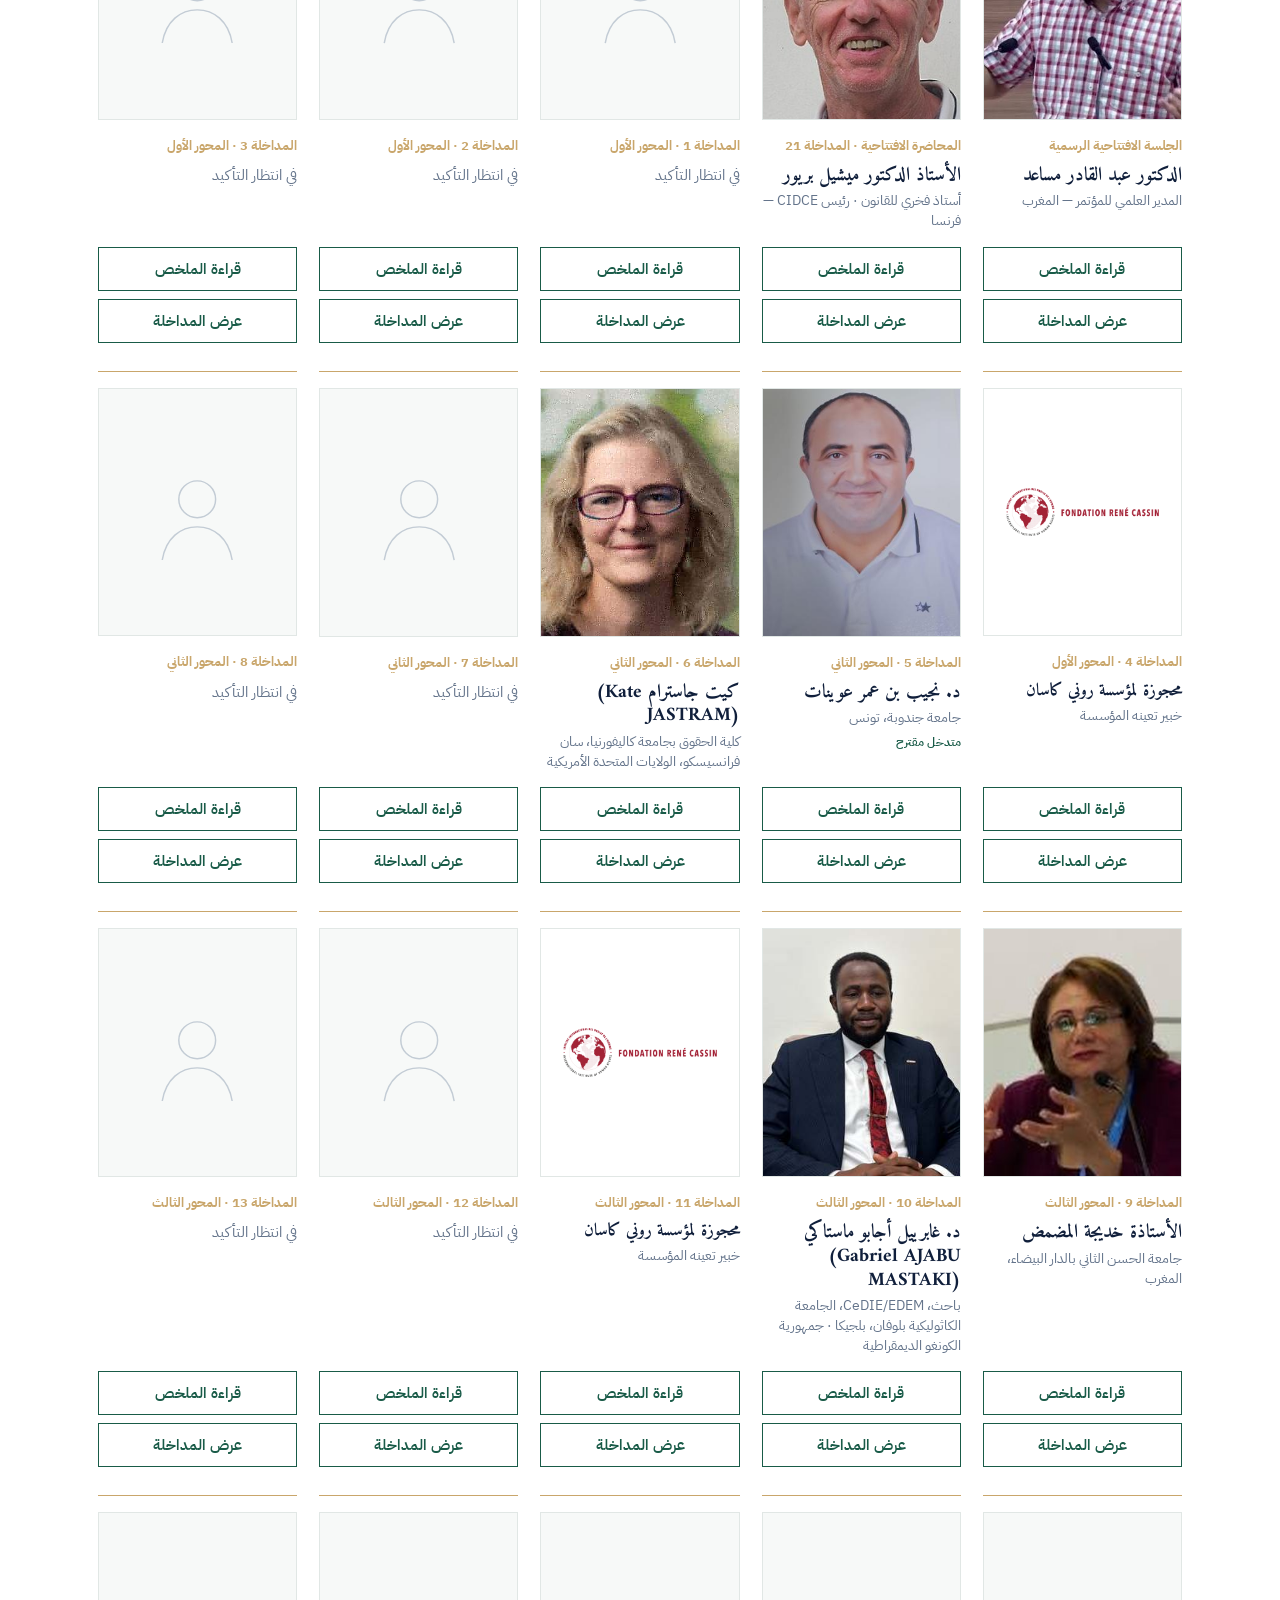
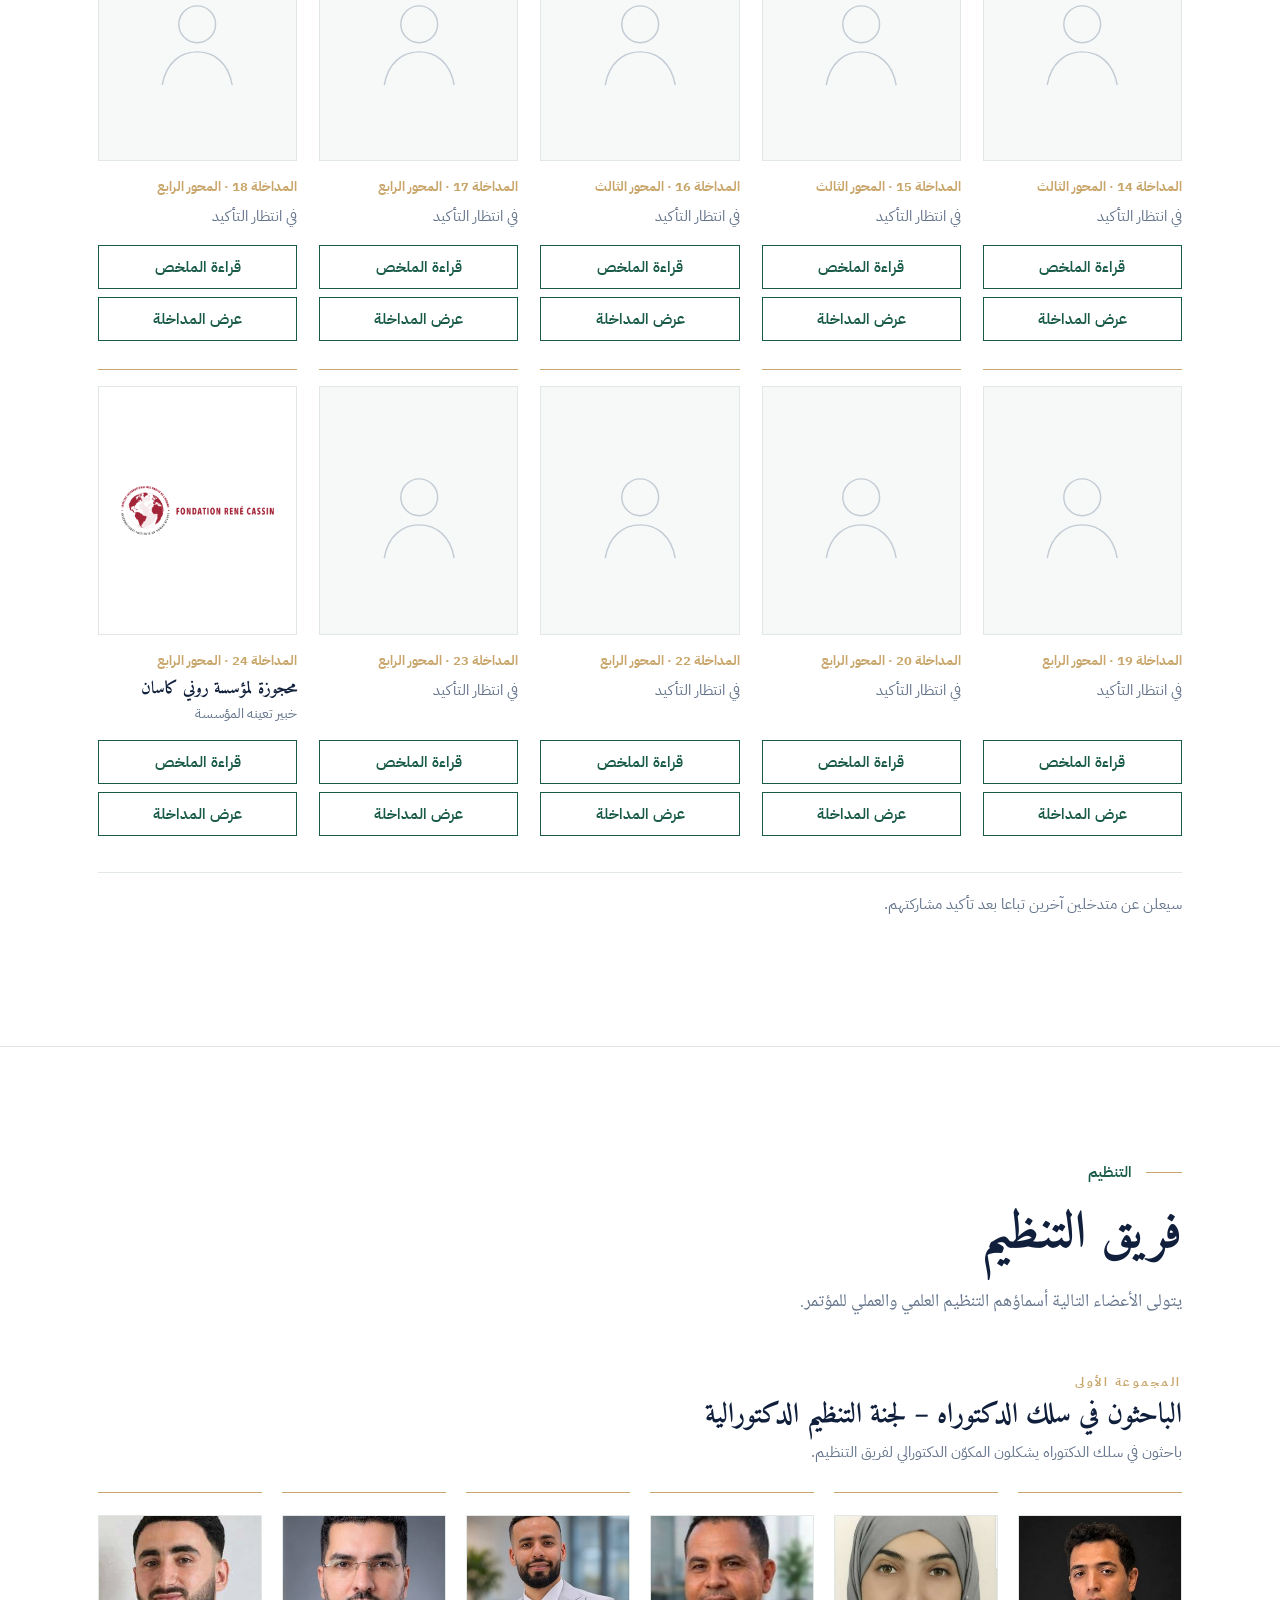
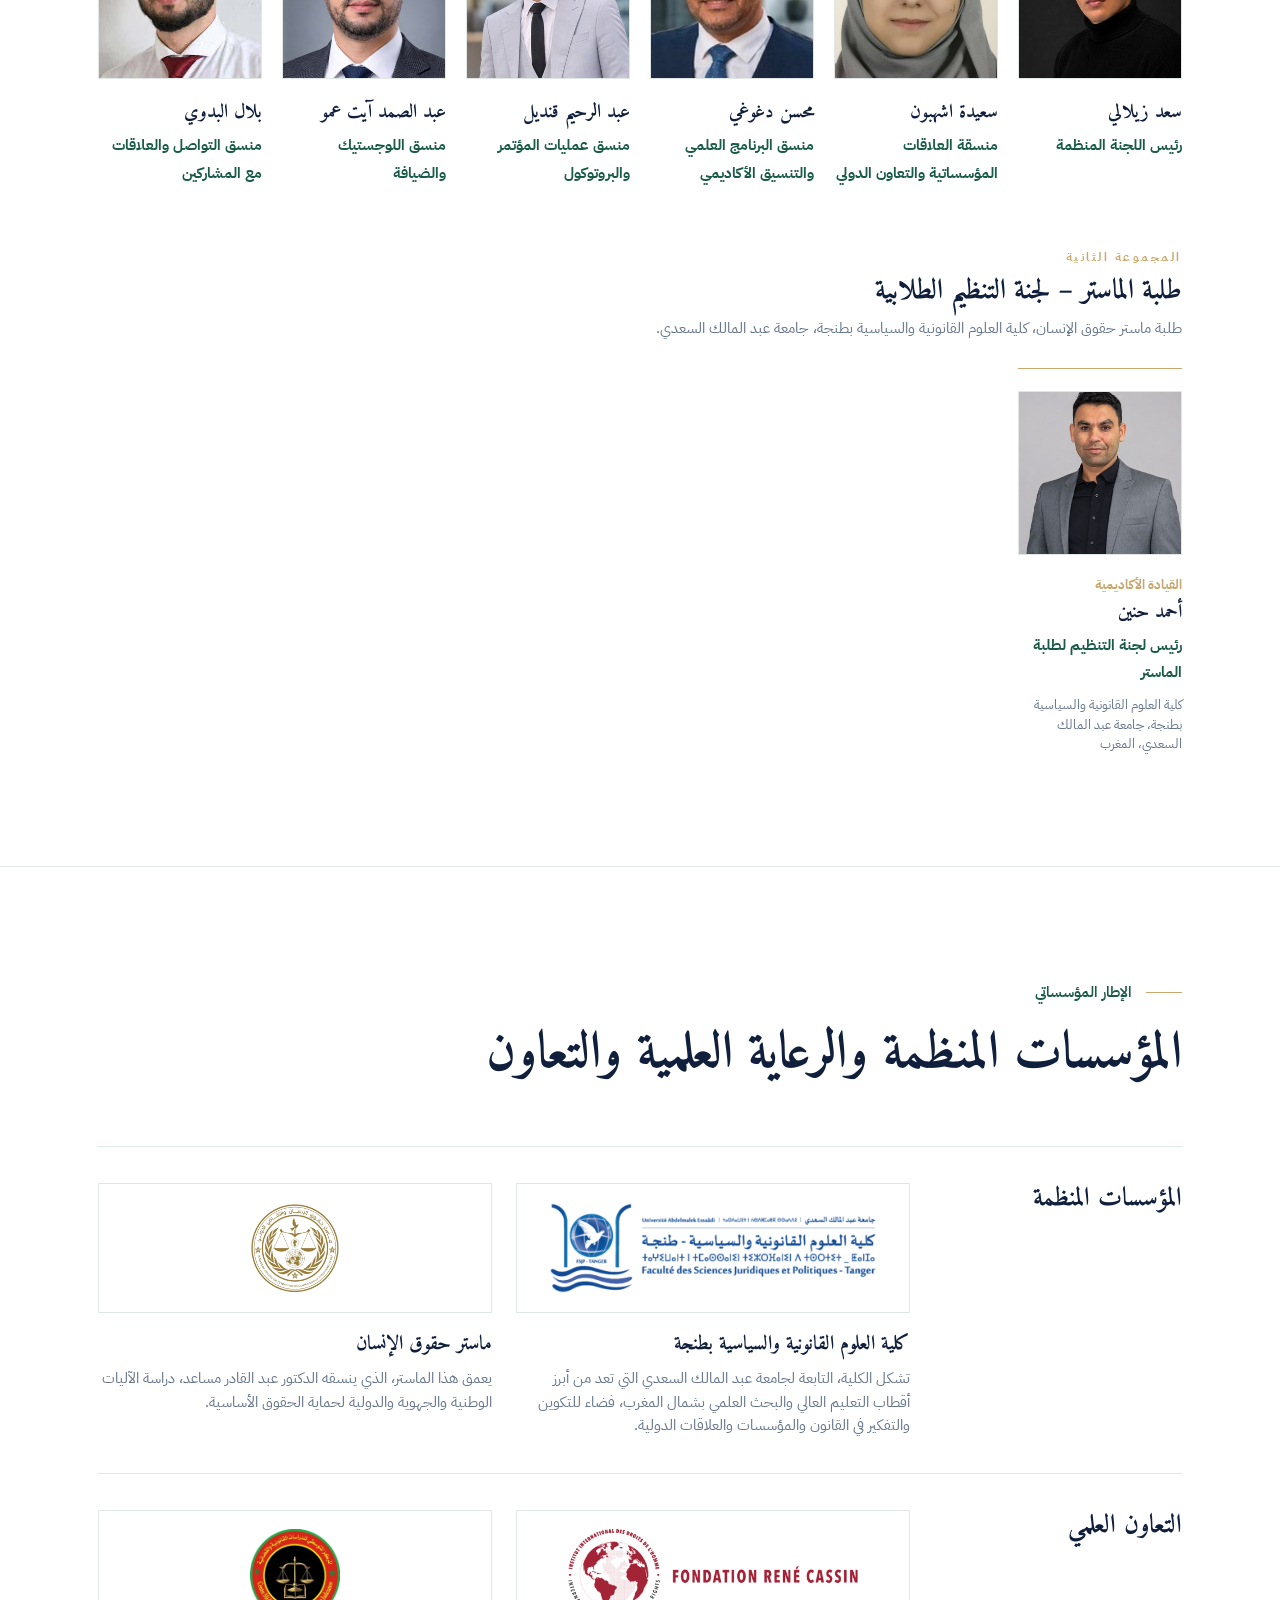
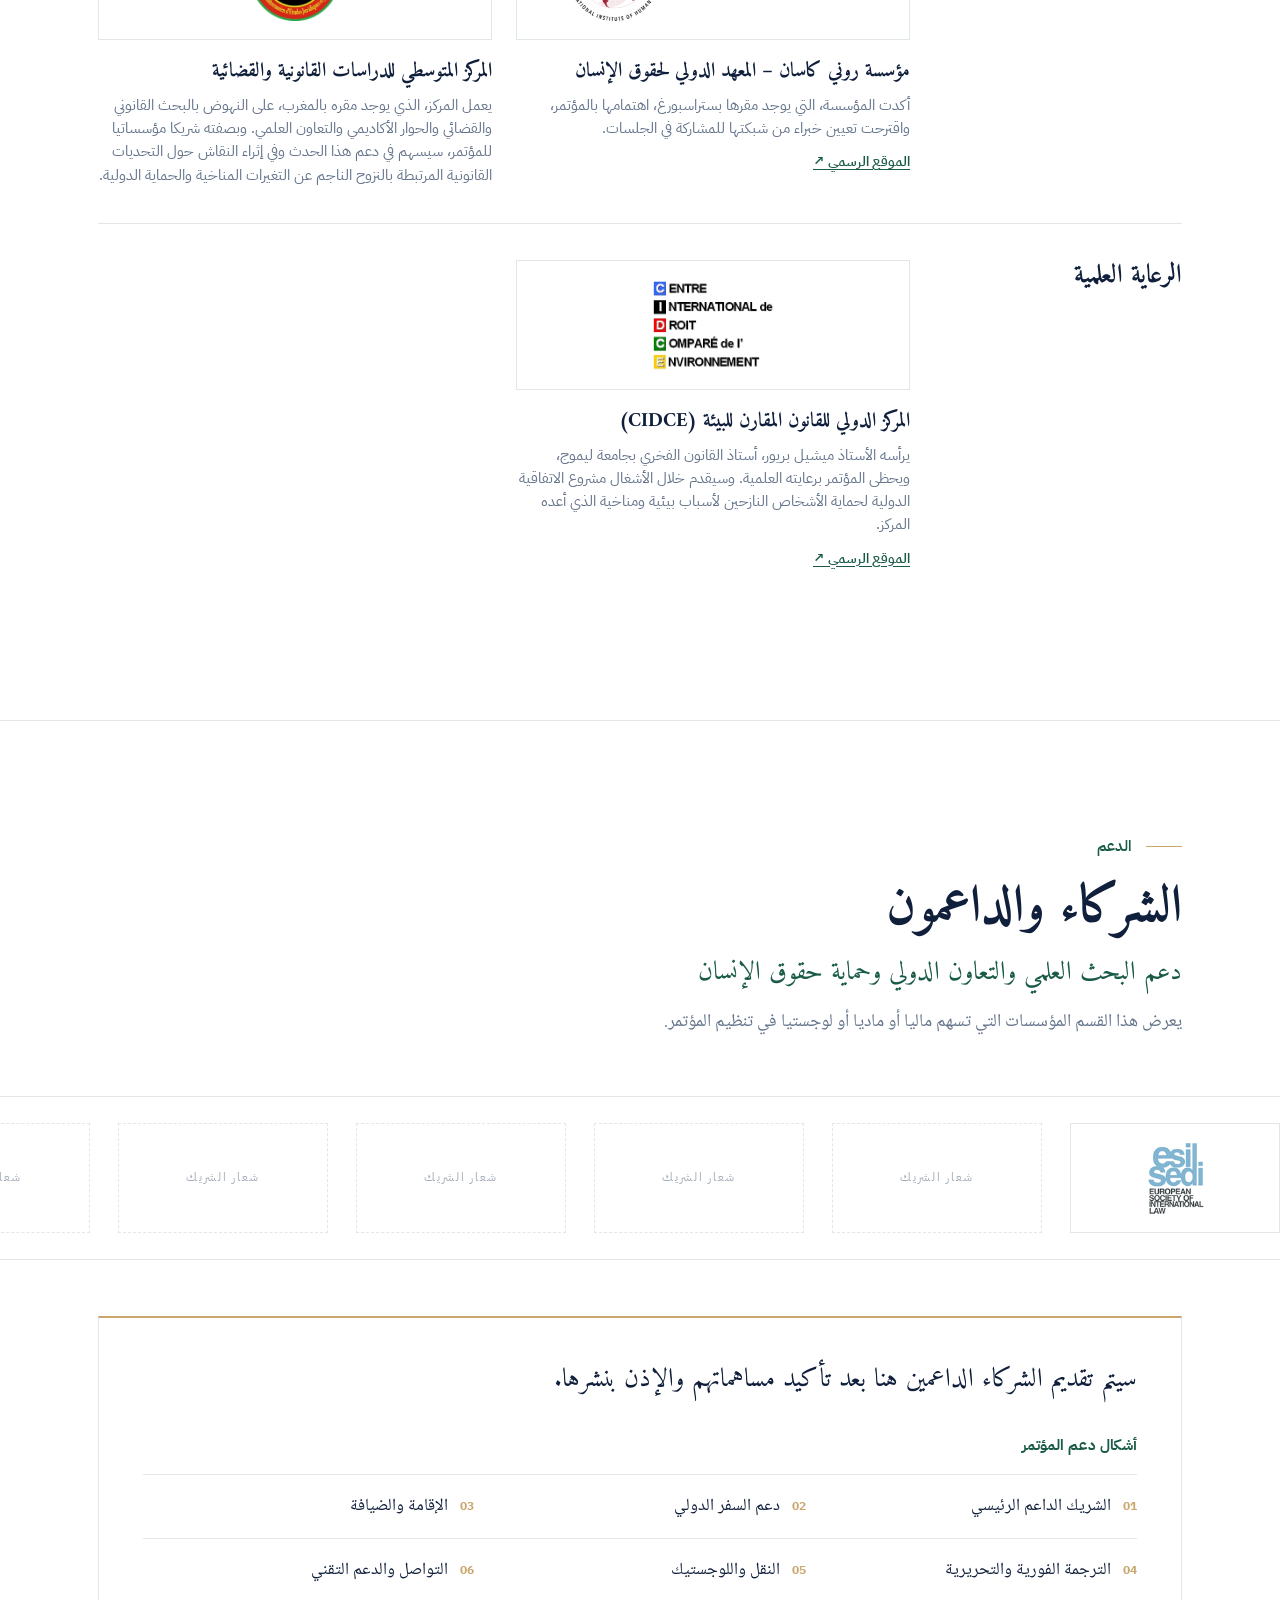
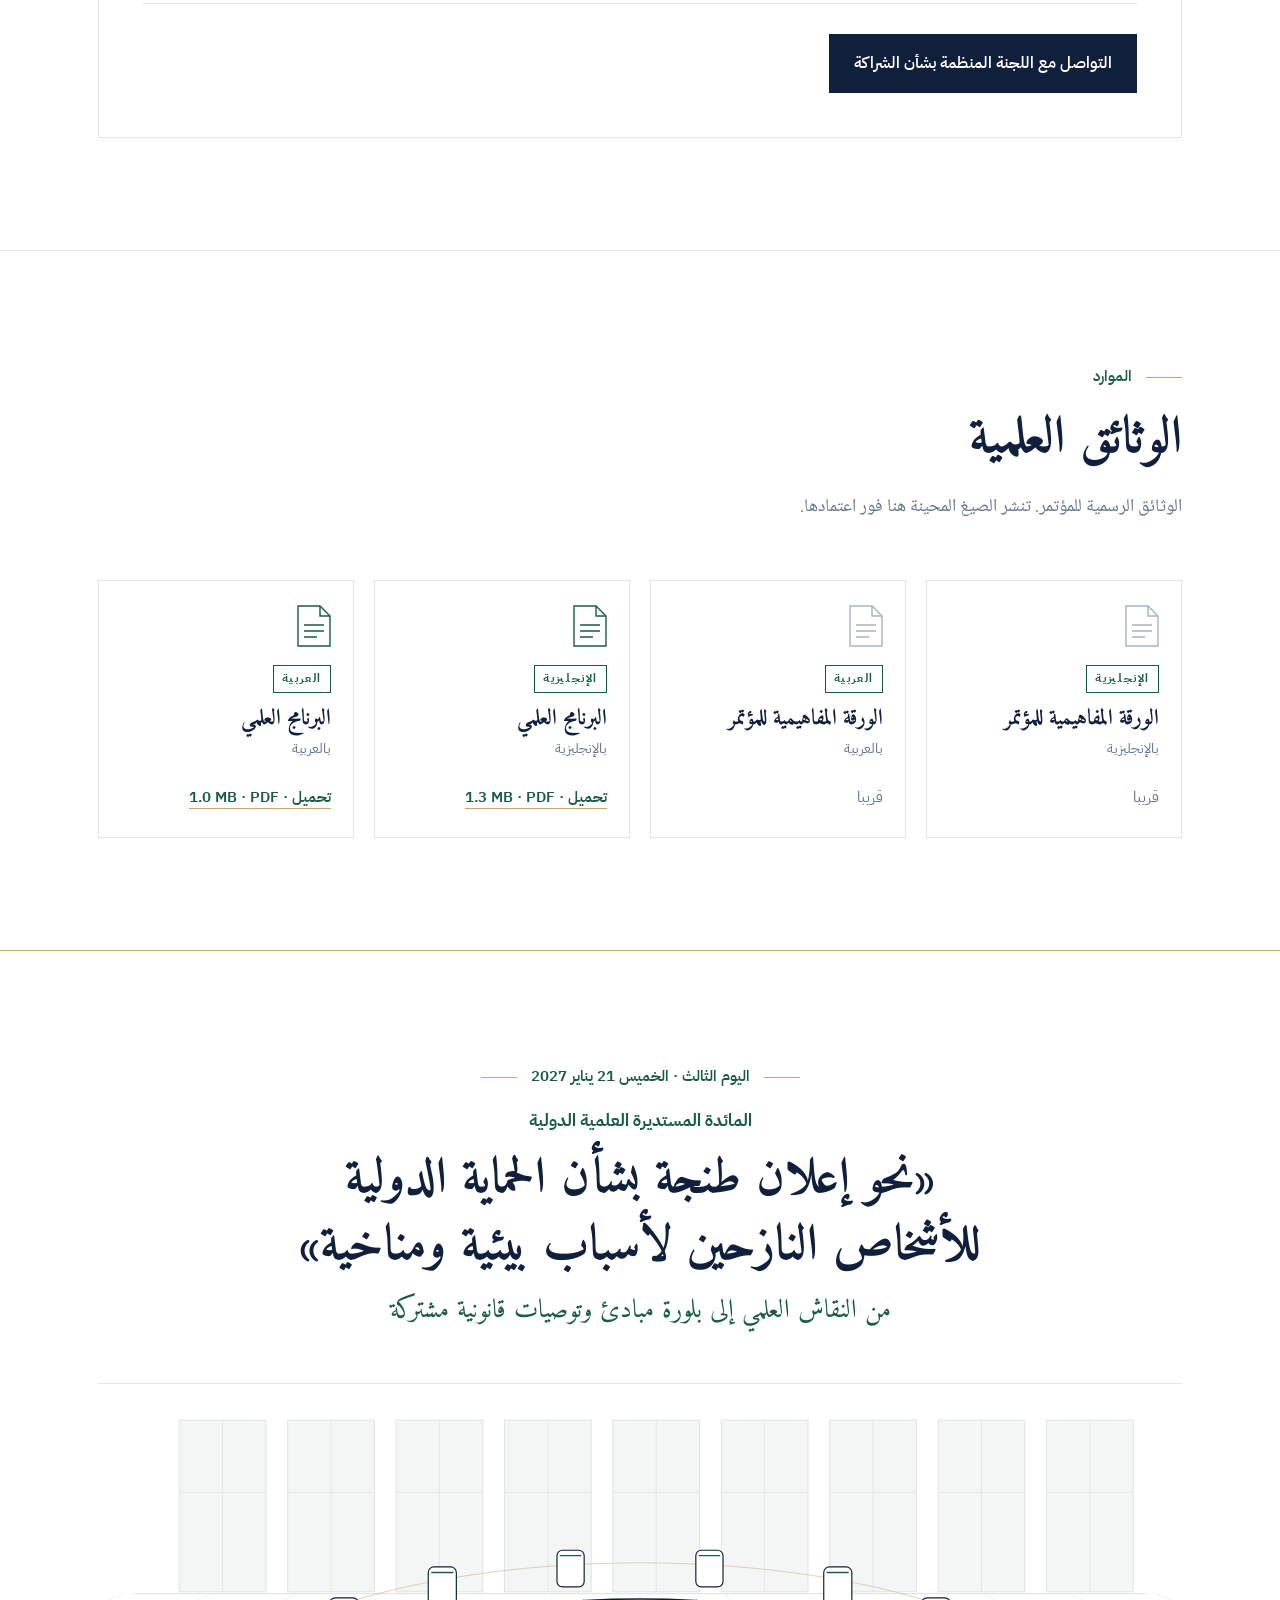
==== commit 20fea2d4: "Institutions: add Centre Méditerranéen d'Études Juridiques et Judiciaires (AR)" ====
--- a/ar/index.html
+++ b/ar/index.html
@@ -2479,6 +2479,12 @@
             <p>أكدت المؤسسة، التي يوجد مقرها بستراسبورغ، اهتمامها بالمؤتمر، واقترحت تعيين خبراء من شبكتها للمشاركة في الجلسات.
             </p><a class="ext" href="https://www.iidh.org" target="_blank" rel="noopener">الموقع الرسمي ↗</a>
           </div>
+          <div class="inst"> <div class="logo-box"><img src="../assets/img/logos/cmejj.webp" alt="Centre Méditerranéen d’Études Juridiques et Judiciaires – Morocco" loading="lazy"></div>
+            <h4>المركز المتوسطي للدراسات القانونية والقضائية
+            </h4>
+            <p>يعمل المركز، الذي يوجد مقره بالمغرب، على النهوض بالبحث القانوني والقضائي والحوار الأكاديمي والتعاون العلمي. وبصفته شريكا مؤسساتيا للمؤتمر، سيسهم في دعم هذا الحدث وفي إثراء النقاش حول التحديات القانونية المرتبطة بالنزوح الناجم عن التغيرات المناخية والحماية الدولية.
+            </p>
+          </div>
         </div>
       </div>
       <div class="inst-group">
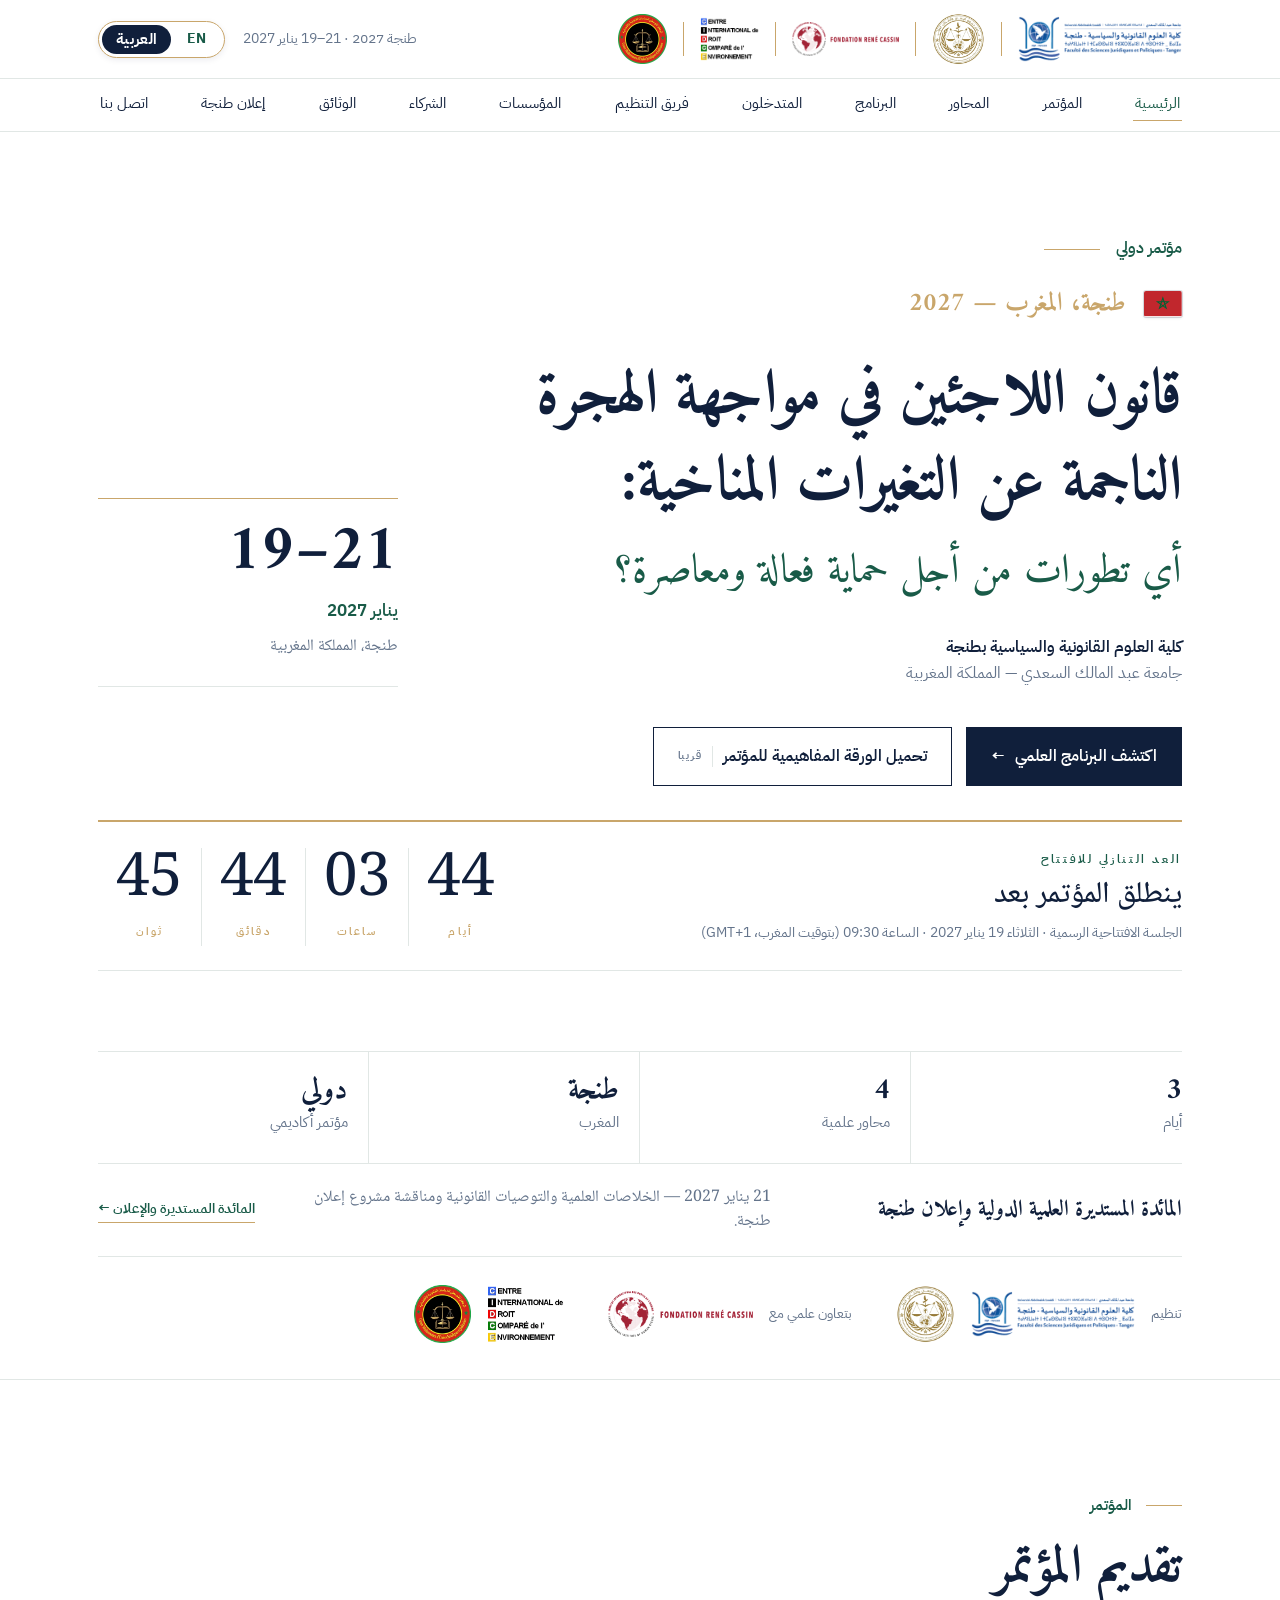
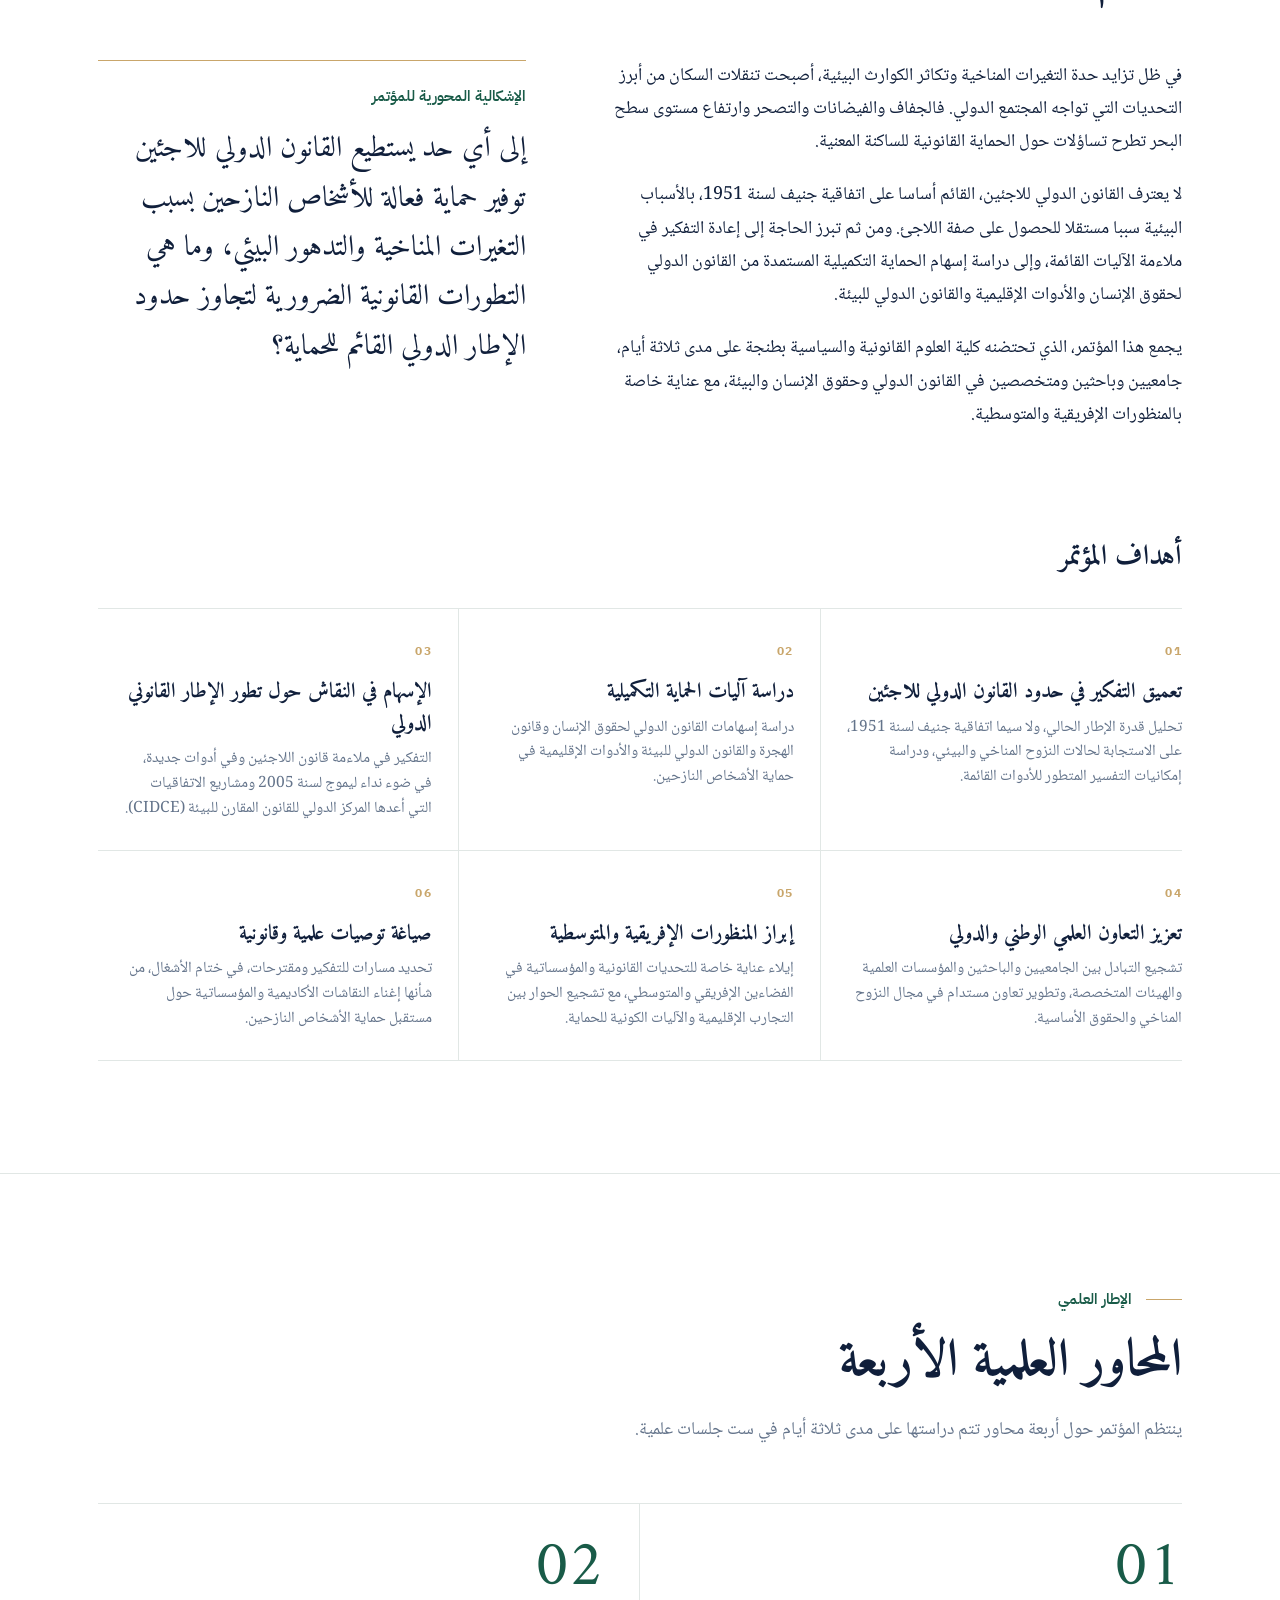
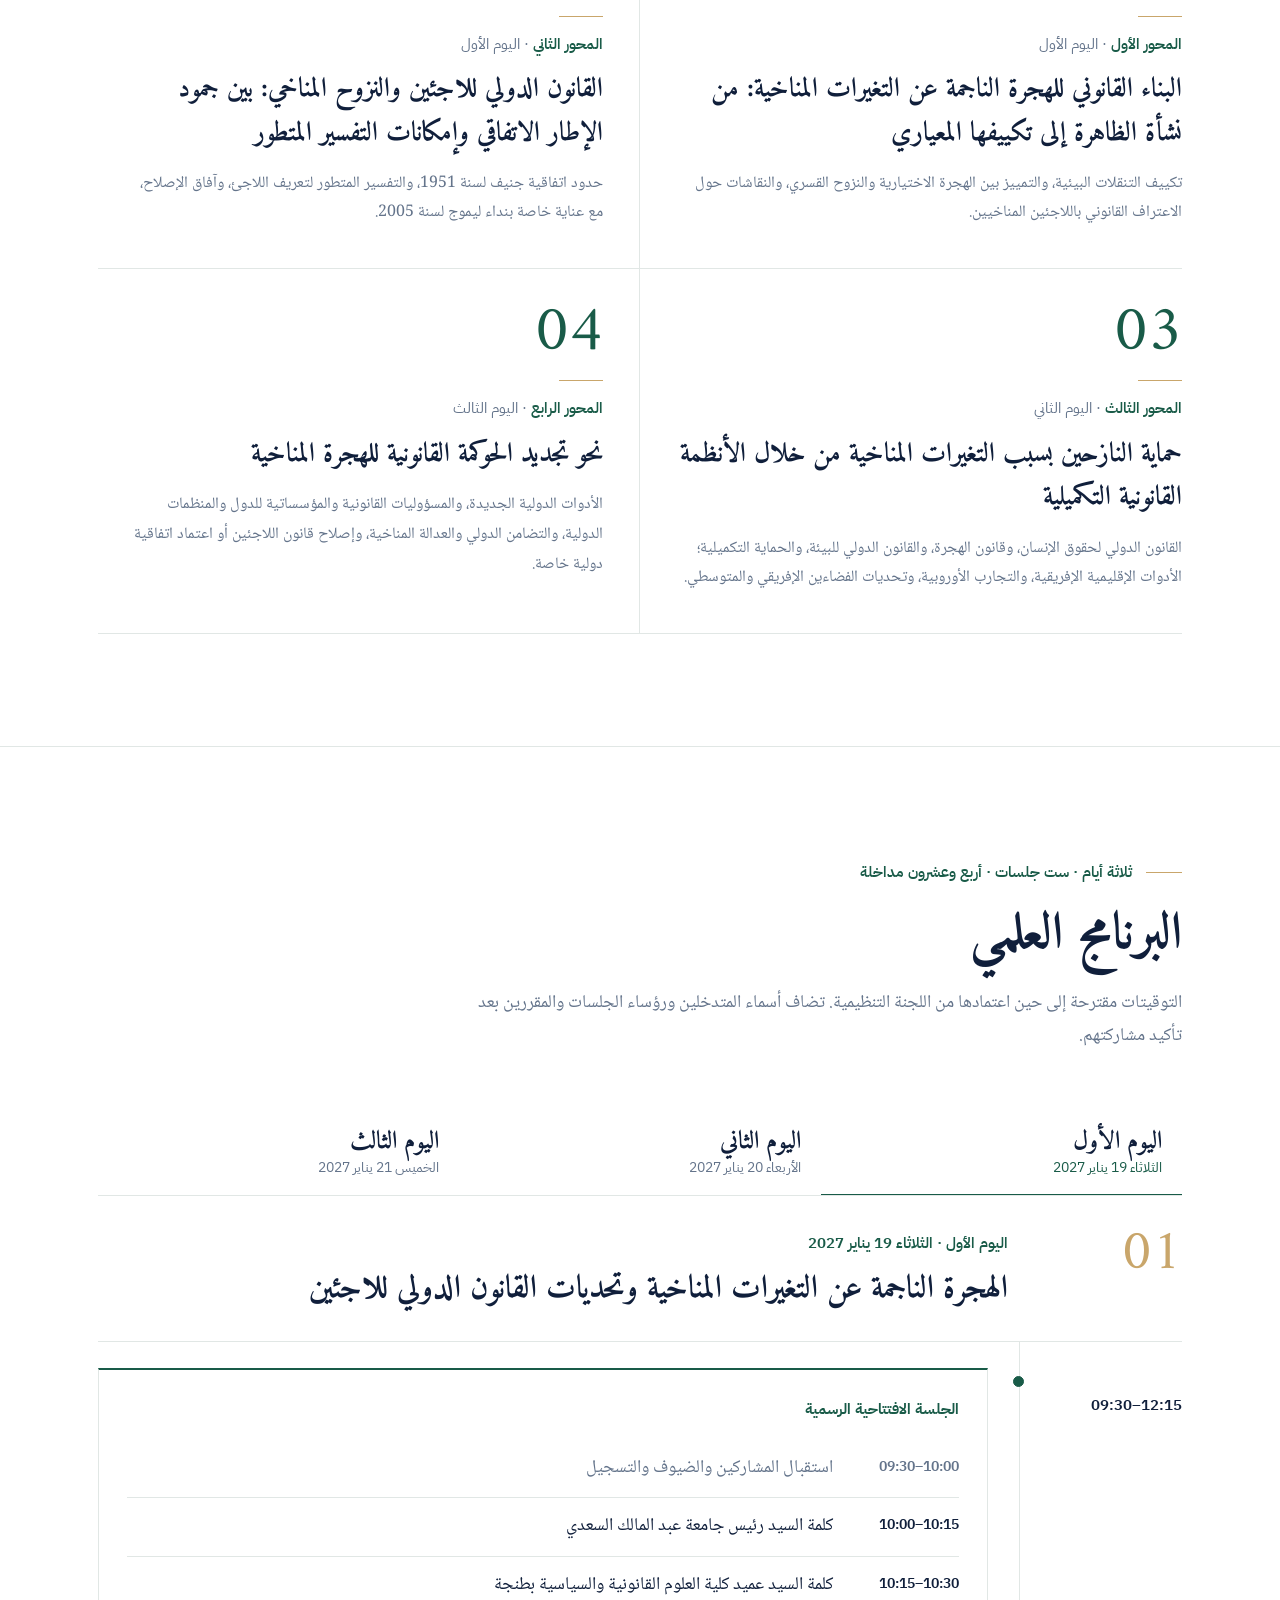
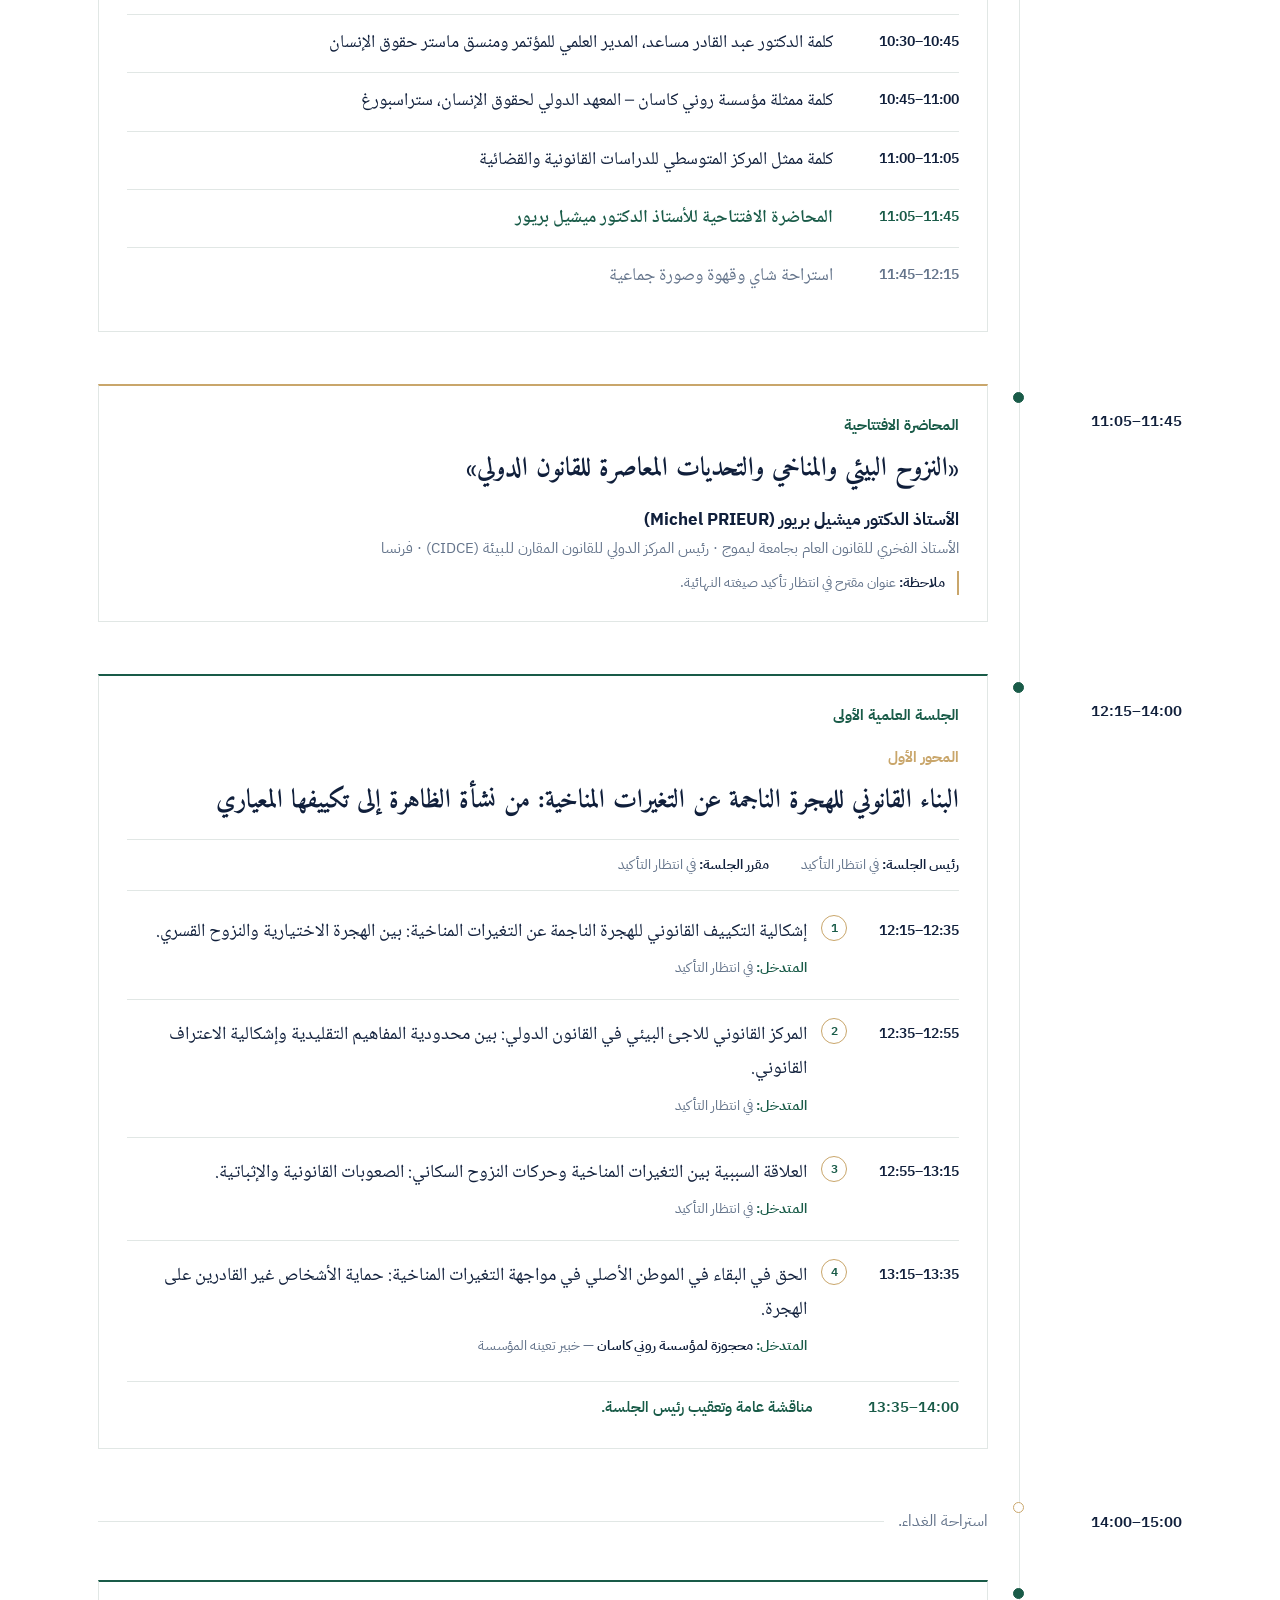
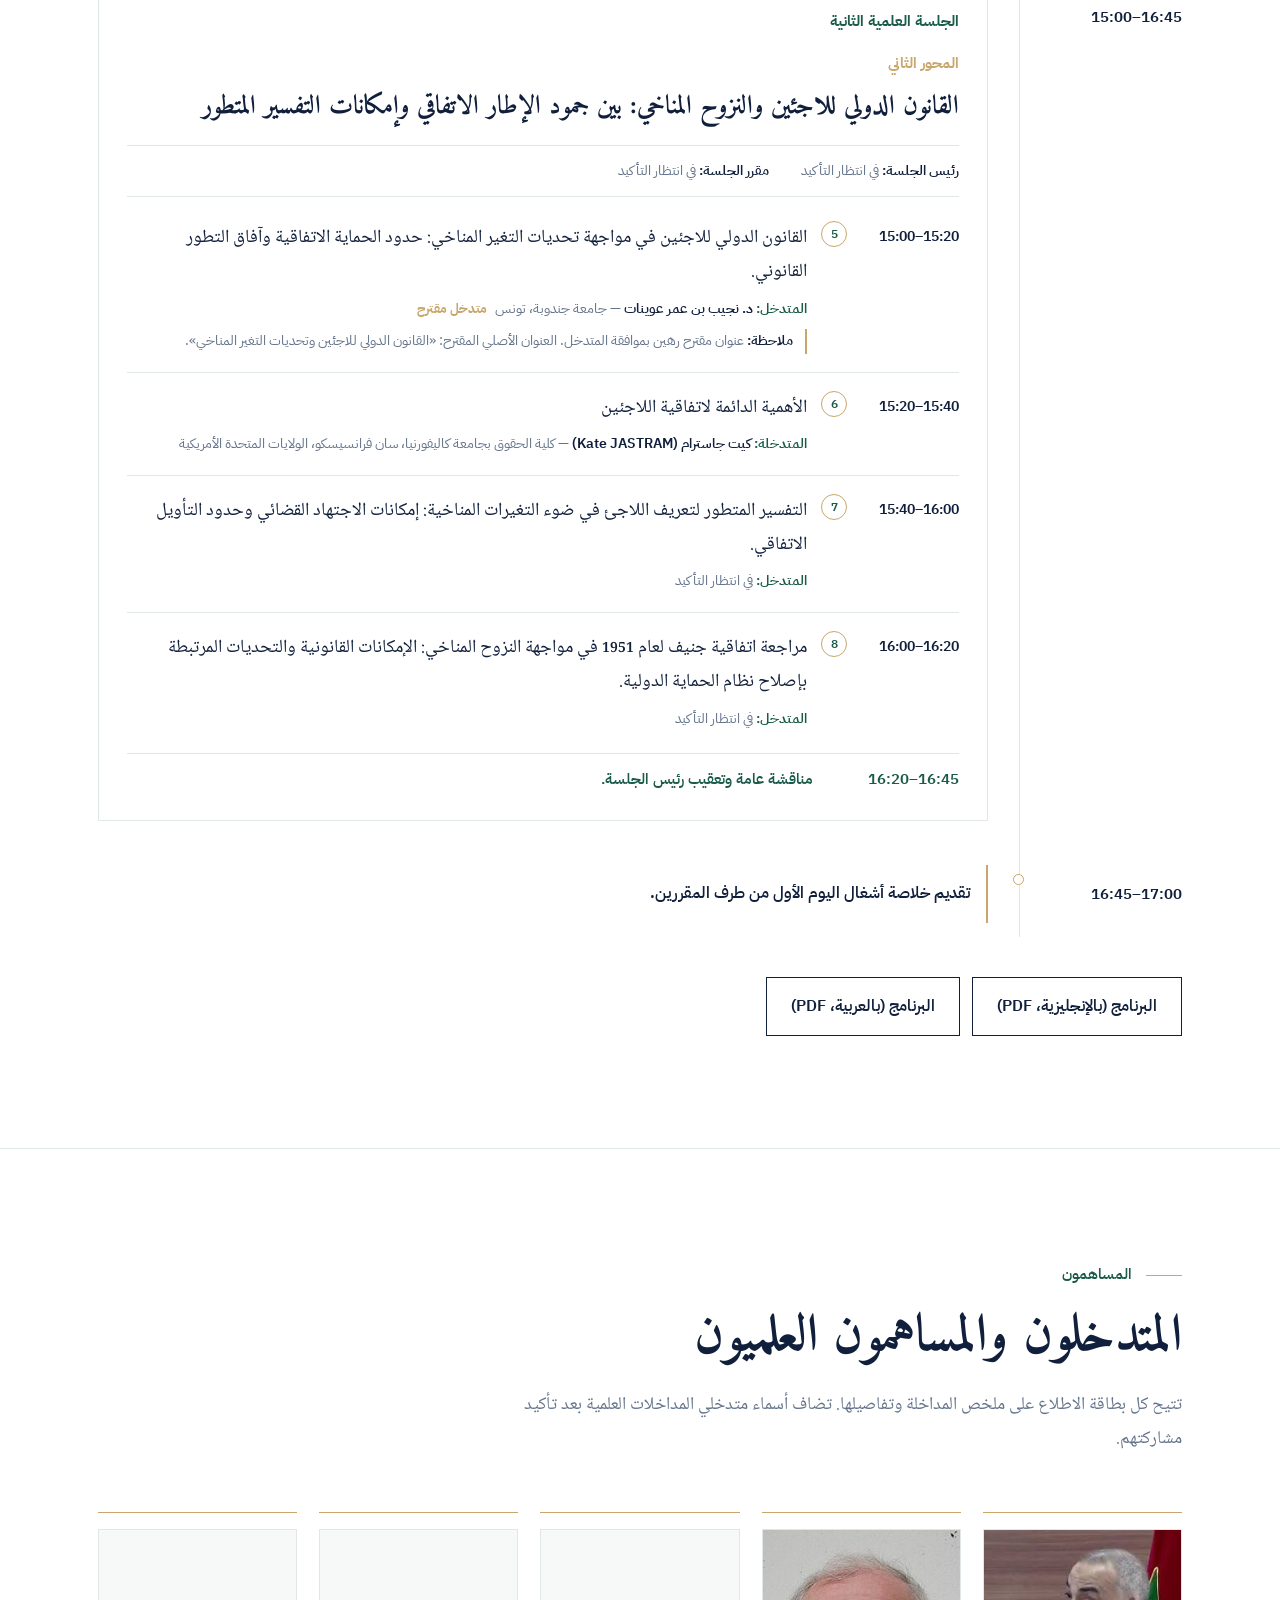
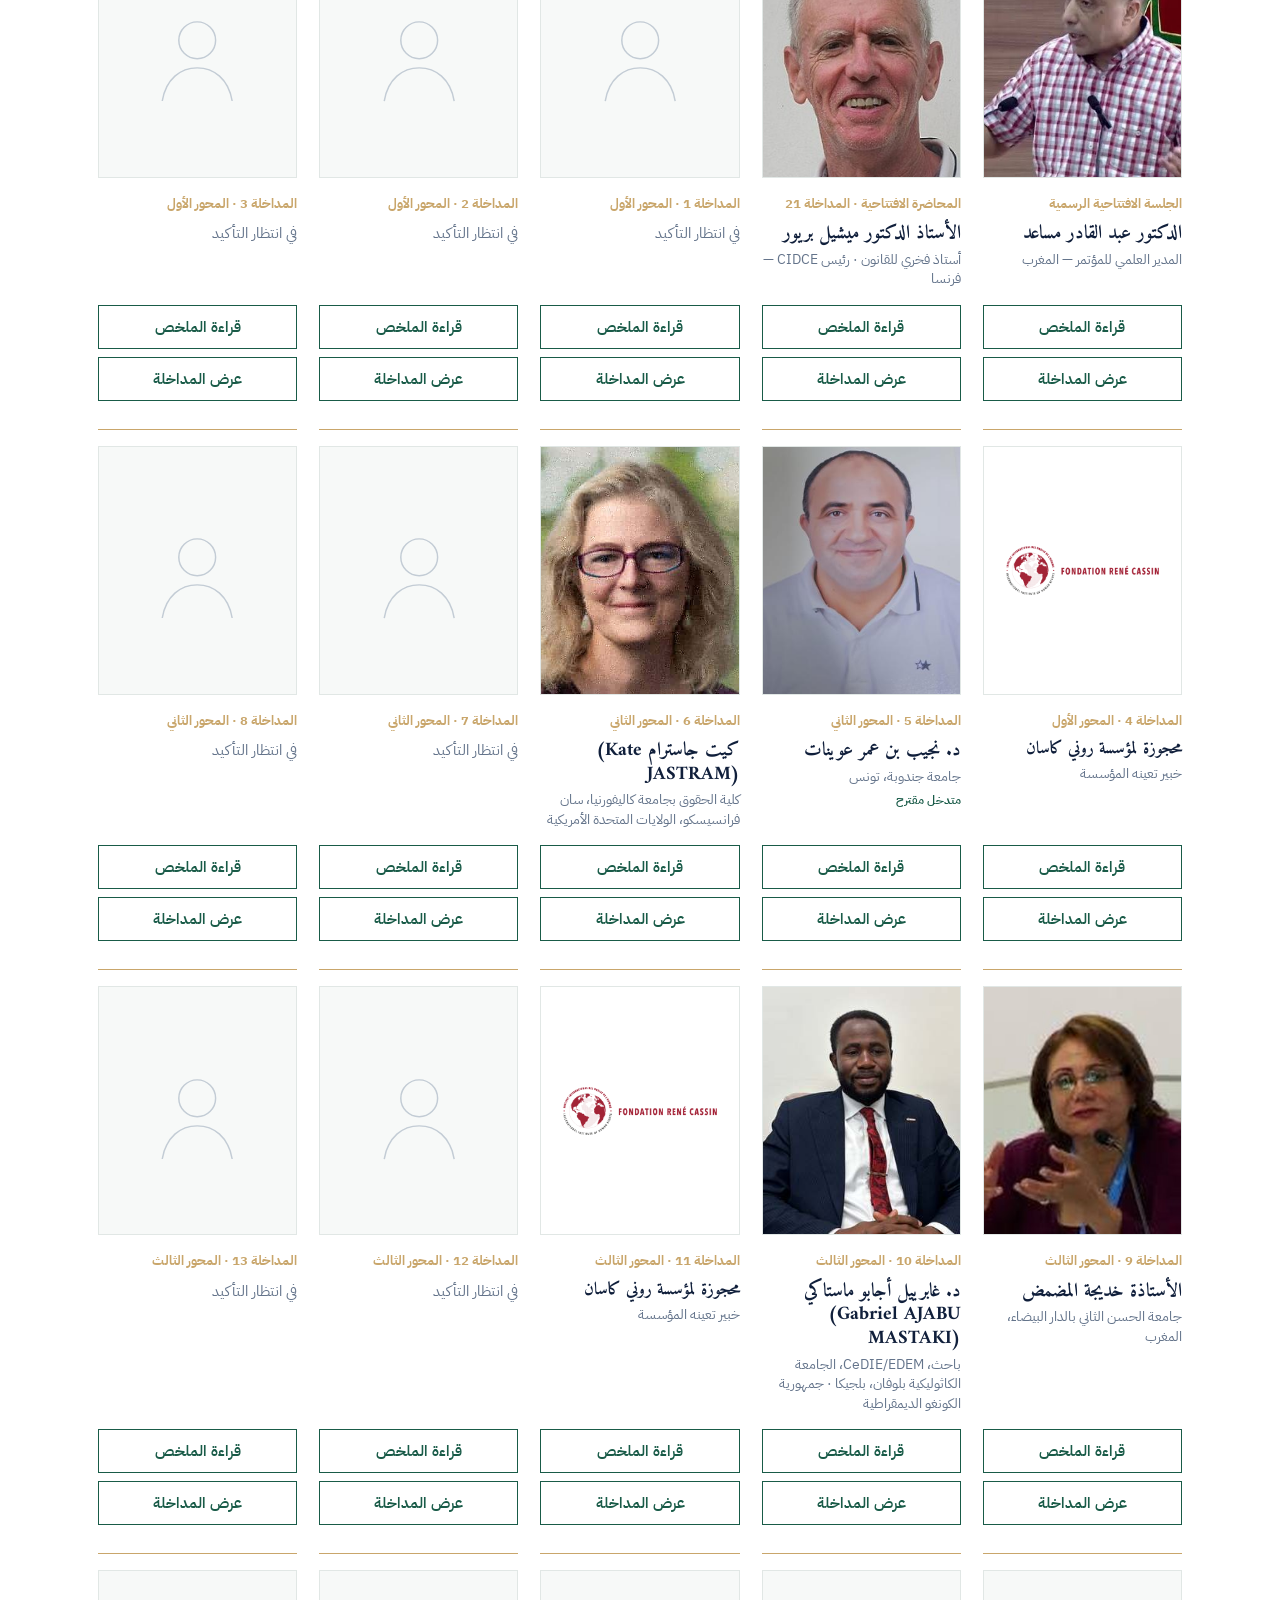
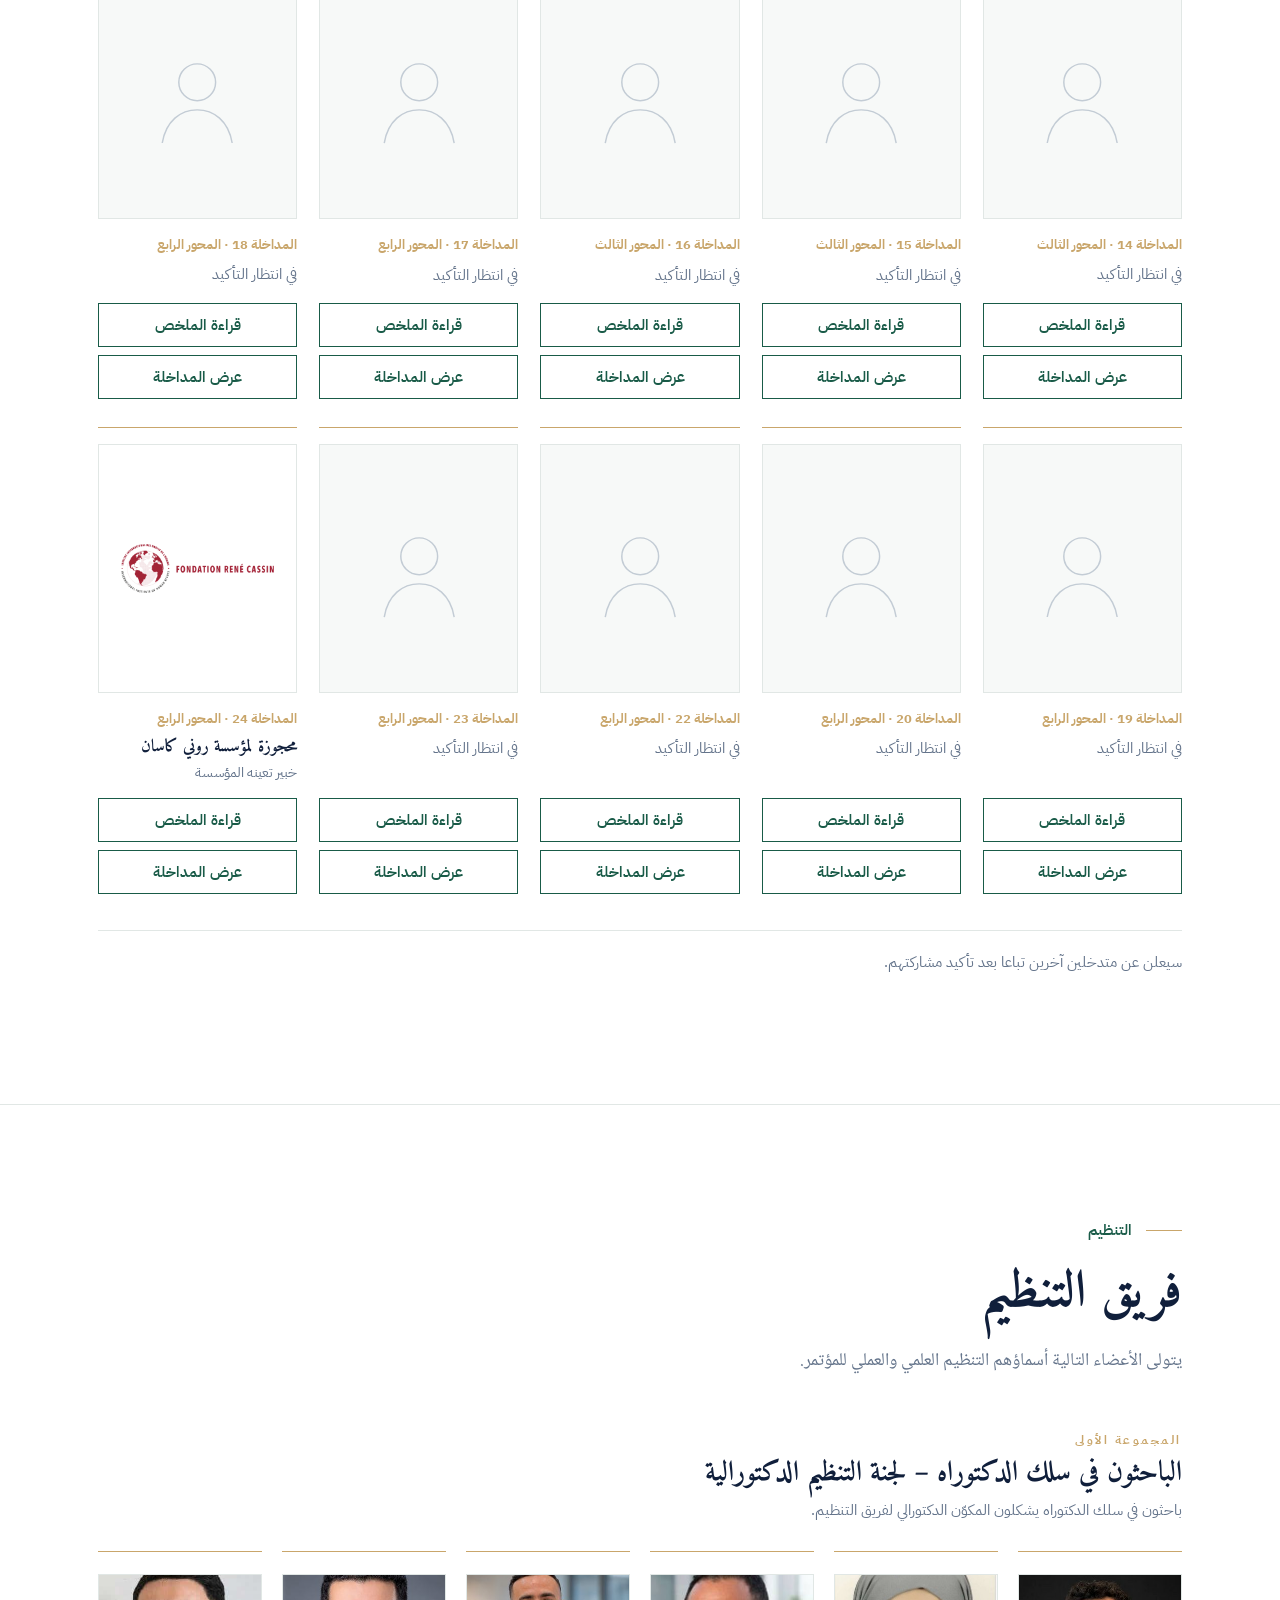
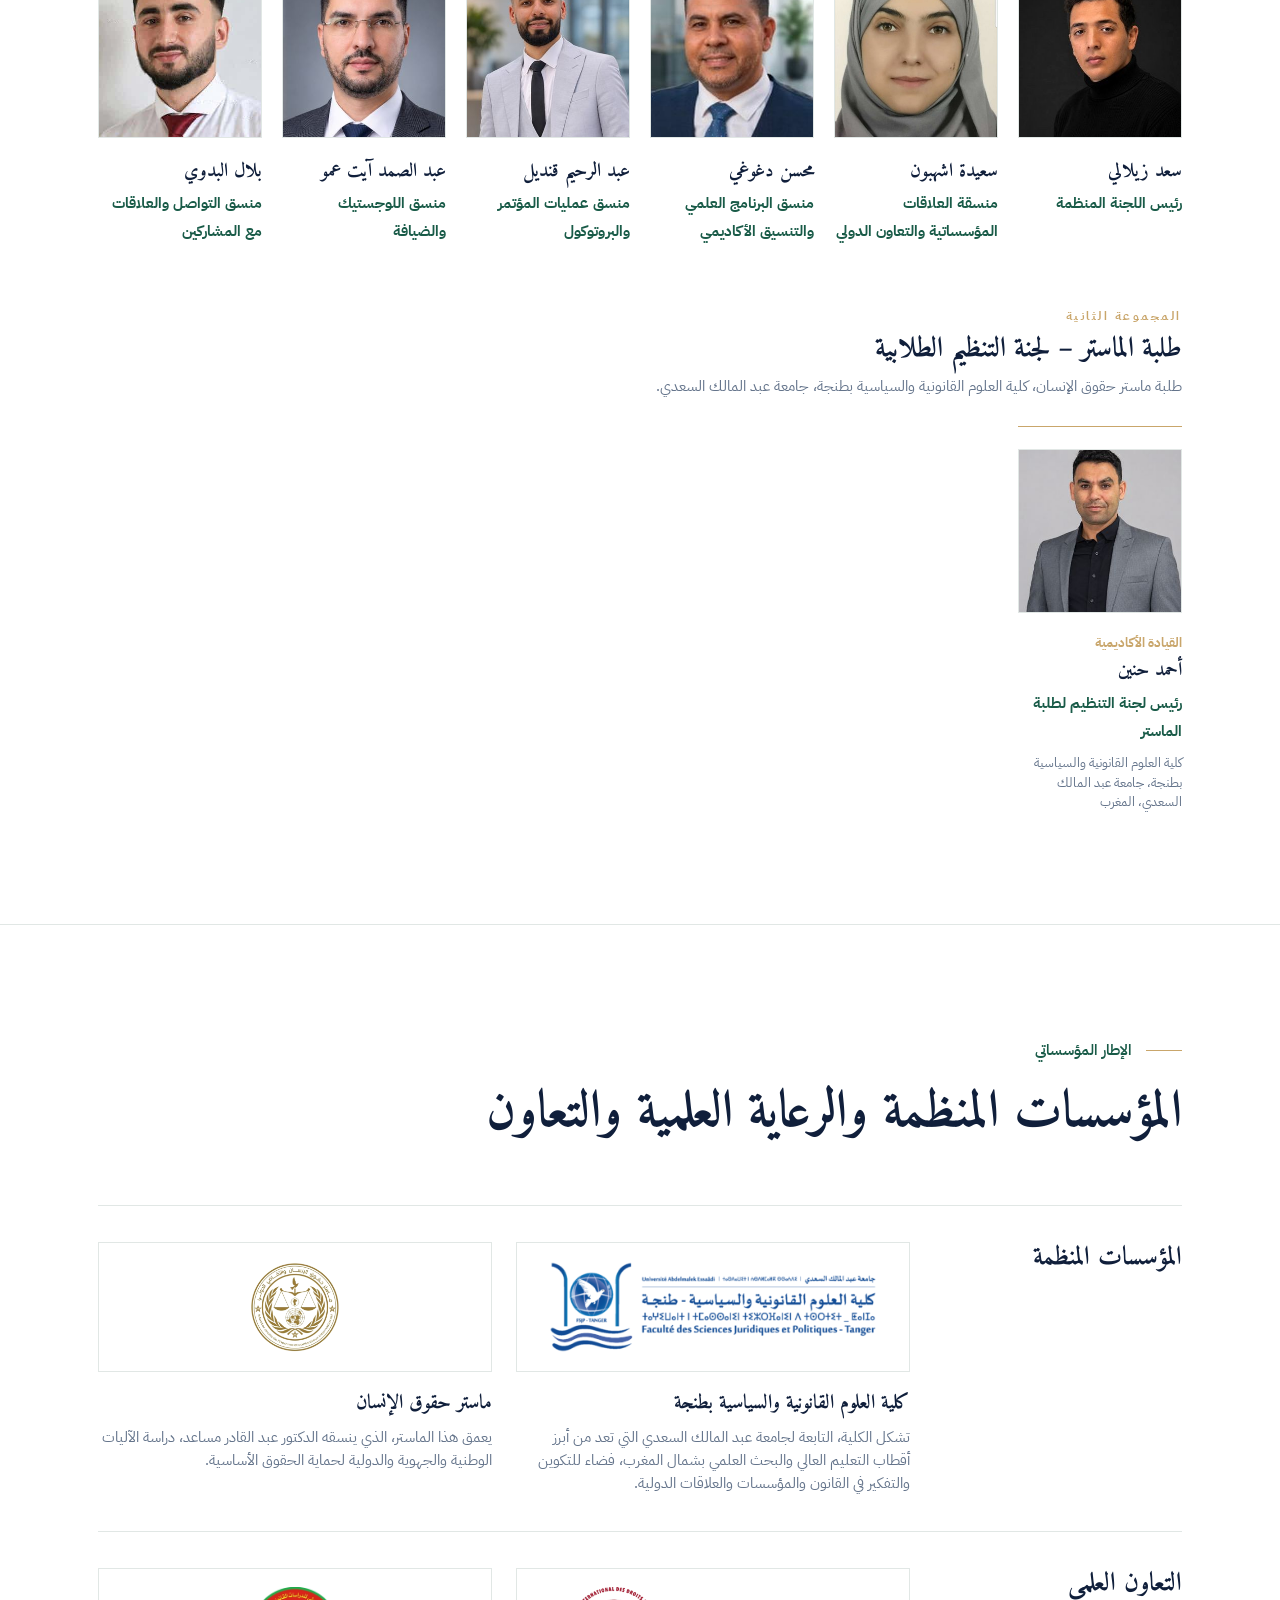
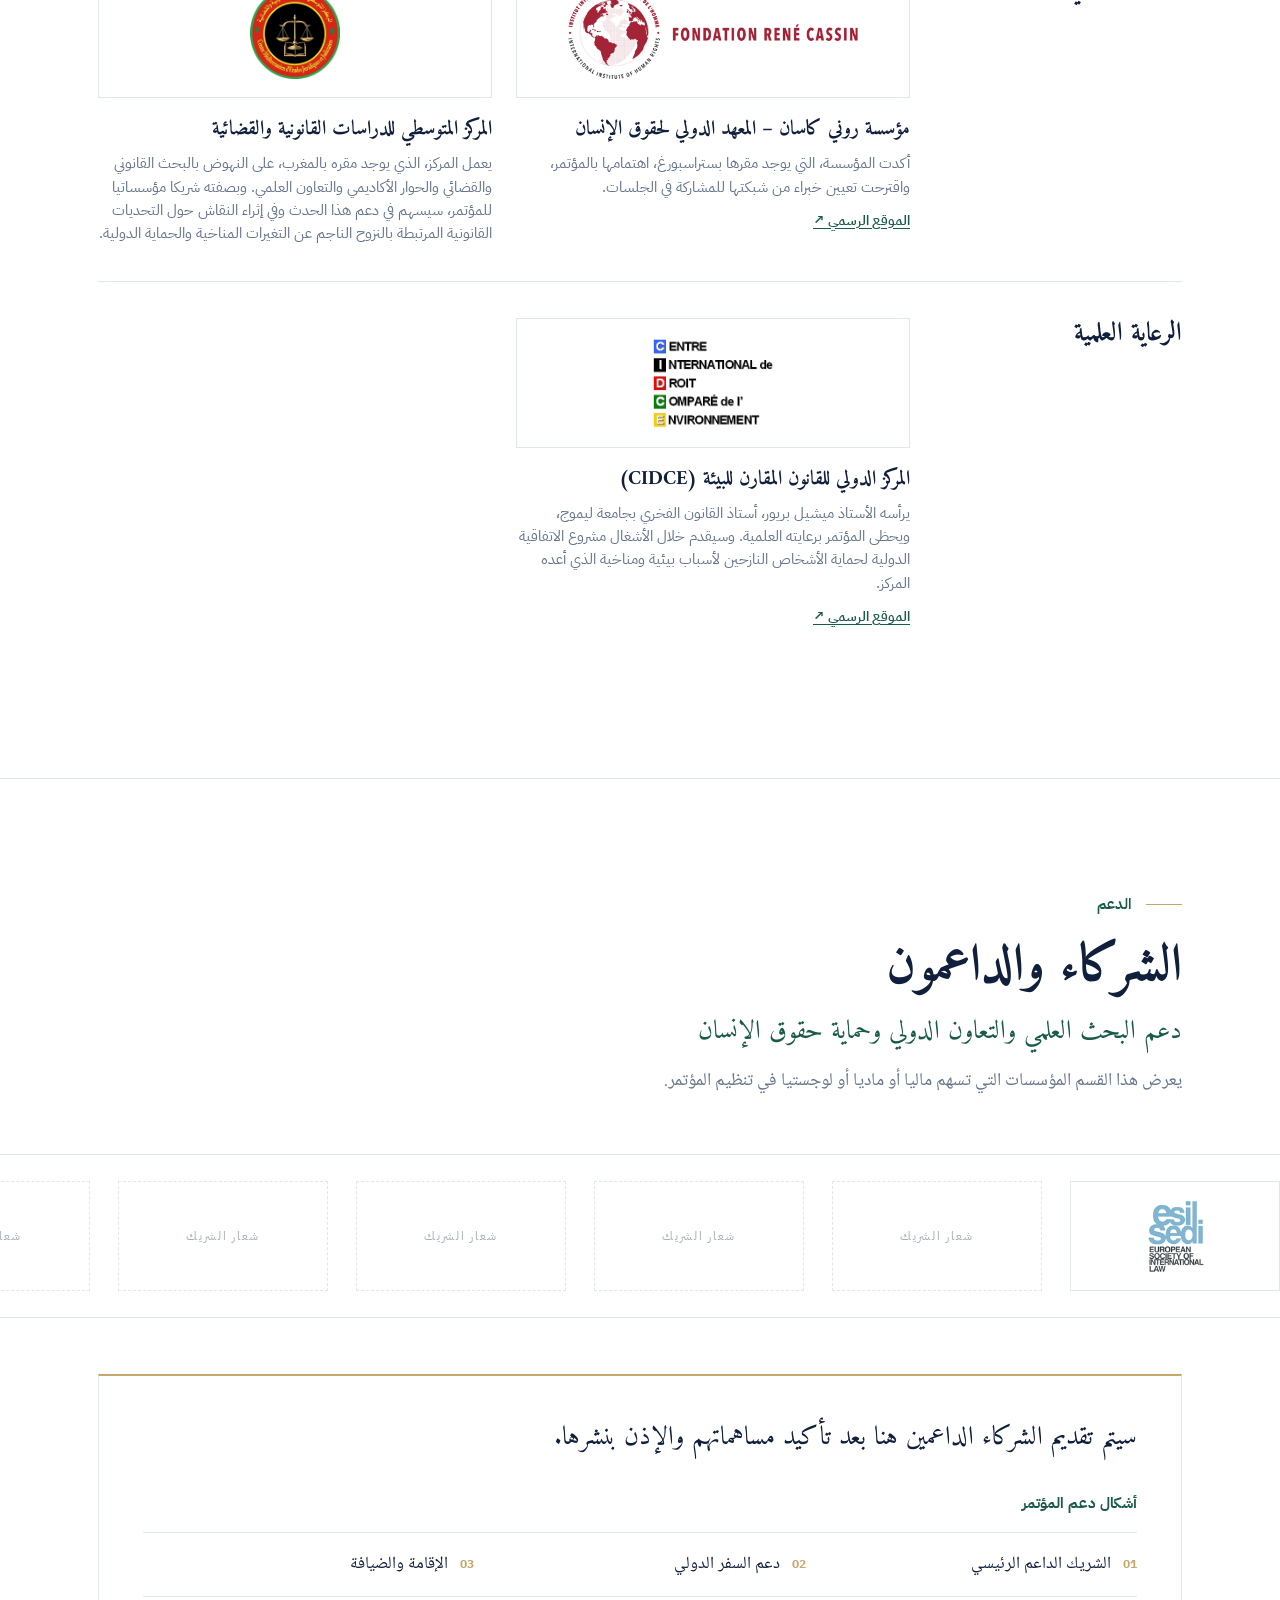
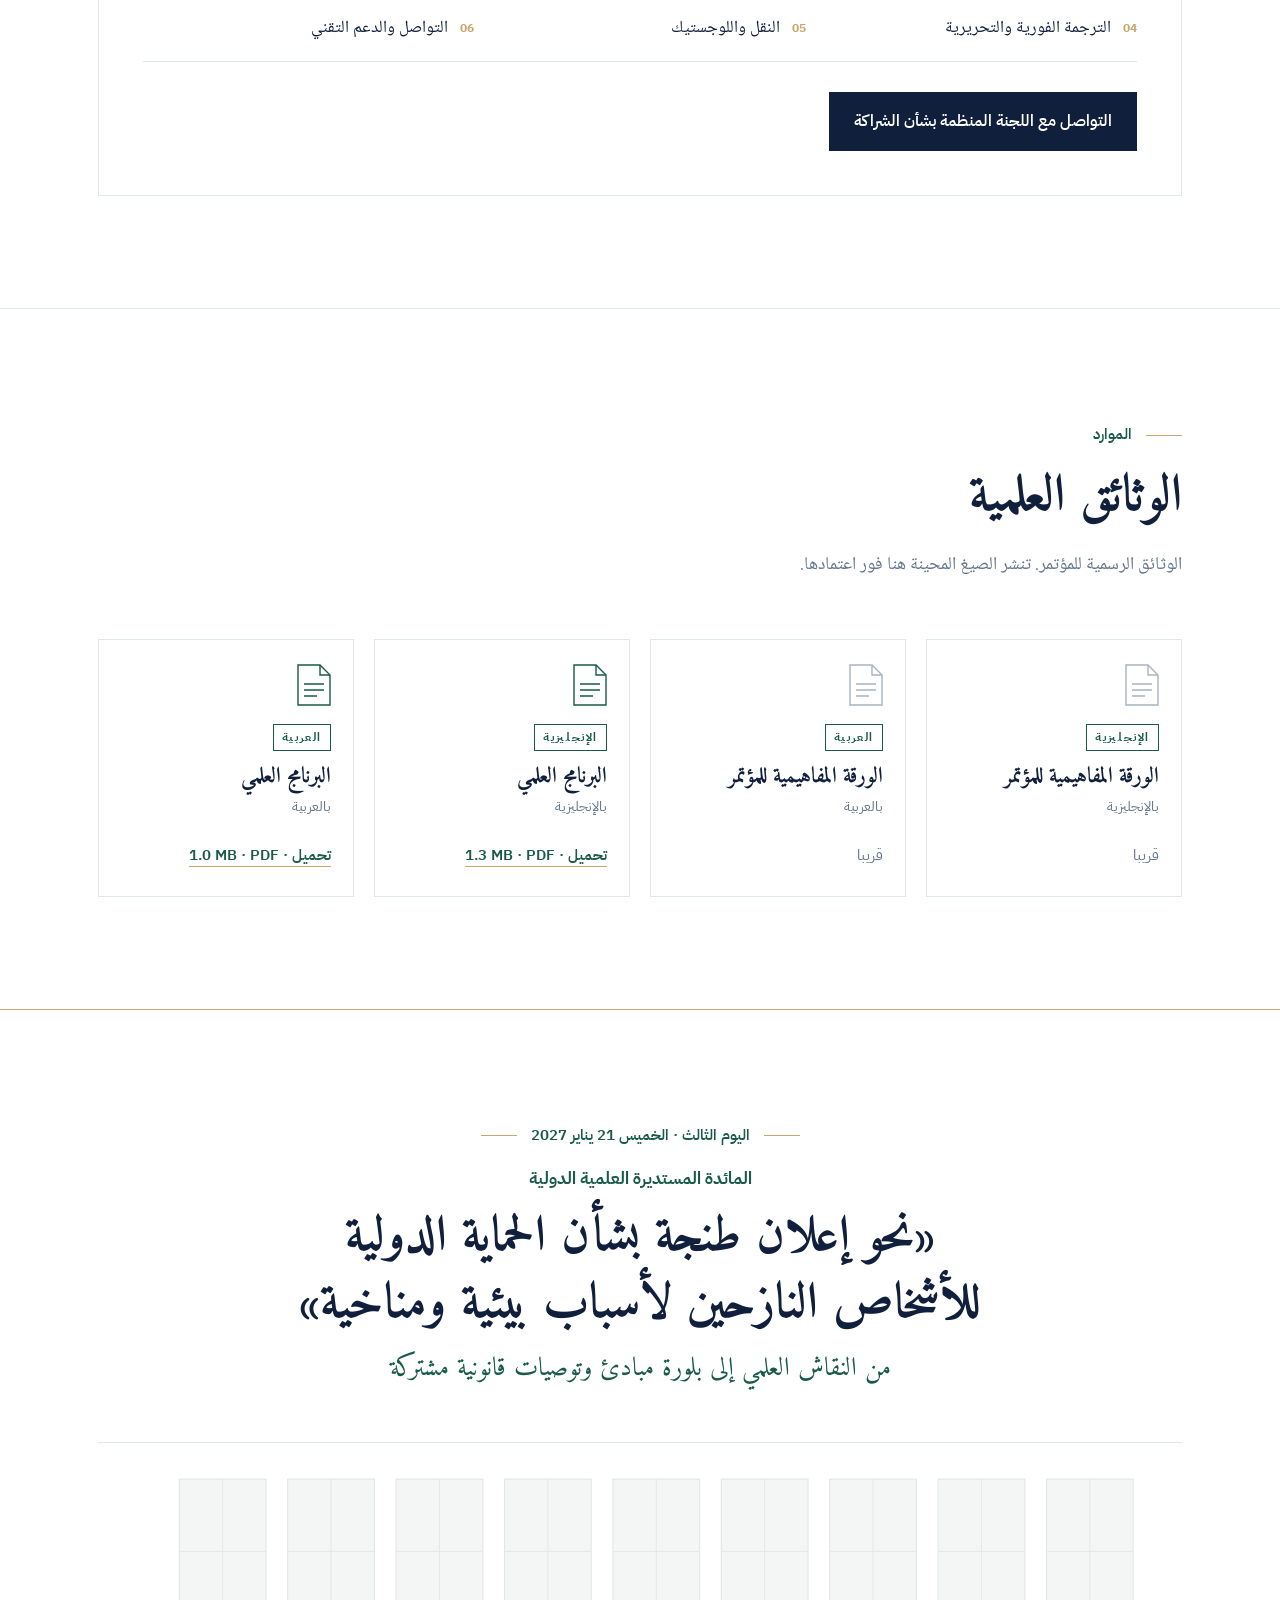
==== commit 56762cb1: "Opening ceremony: add address by the CMEJJ representative (AR)" ====
--- a/ar/index.html
+++ b/ar/index.html
@@ -353,7 +353,9 @@
                   </li>
                   <li class=""><span class="tm" dir="ltr">10:45–11:00</span><span>كلمة ممثلة مؤسسة روني كاسان – المعهد الدولي لحقوق الإنسان، ستراسبورغ</span>
                   </li>
-                  <li class="highlight"><span class="tm" dir="ltr">11:00–11:45</span><span>المحاضرة الافتتاحية للأستاذ الدكتور ميشيل بريور</span>
+                  <li class=""><span class="tm" dir="ltr">11:00–11:05</span><span>كلمة ممثل المركز المتوسطي للدراسات القانونية والقضائية</span>
+                  </li>
+                  <li class="highlight"><span class="tm" dir="ltr">11:05–11:45</span><span>المحاضرة الافتتاحية للأستاذ الدكتور ميشيل بريور</span>
                   </li>
                   <li class="muted"><span class="tm" dir="ltr">11:45–12:15</span><span>استراحة شاي وقهوة وصورة جماعية</span>
                   </li>
@@ -362,7 +364,7 @@
             </div>
           </li>
           <li class="k-lecture">
-            <div class="when"><span class="tm" dir="ltr">11:00–11:45</span>
+            <div class="when"><span class="tm" dir="ltr">11:05–11:45</span>
             </div>
             <div class="body">
               <article class="card lecture">
@@ -1263,7 +1265,7 @@
               </dd>
               <dt>التاريخ والتوقيت
               </dt>
-              <dd>اليوم الأول · الثلاثاء <span class="tm" dir="ltr">19</span> يناير <span class="tm" dir="ltr">2027</span> · <span class="tm" dir="ltr">11:00–11:45</span>
+              <dd>اليوم الأول · الثلاثاء <span class="tm" dir="ltr">19</span> يناير <span class="tm" dir="ltr">2027</span> · <span class="tm" dir="ltr">11:05–11:45</span>
               </dd>
             </dl>
             <p class="soon-msg">مواد العرض قريبا.
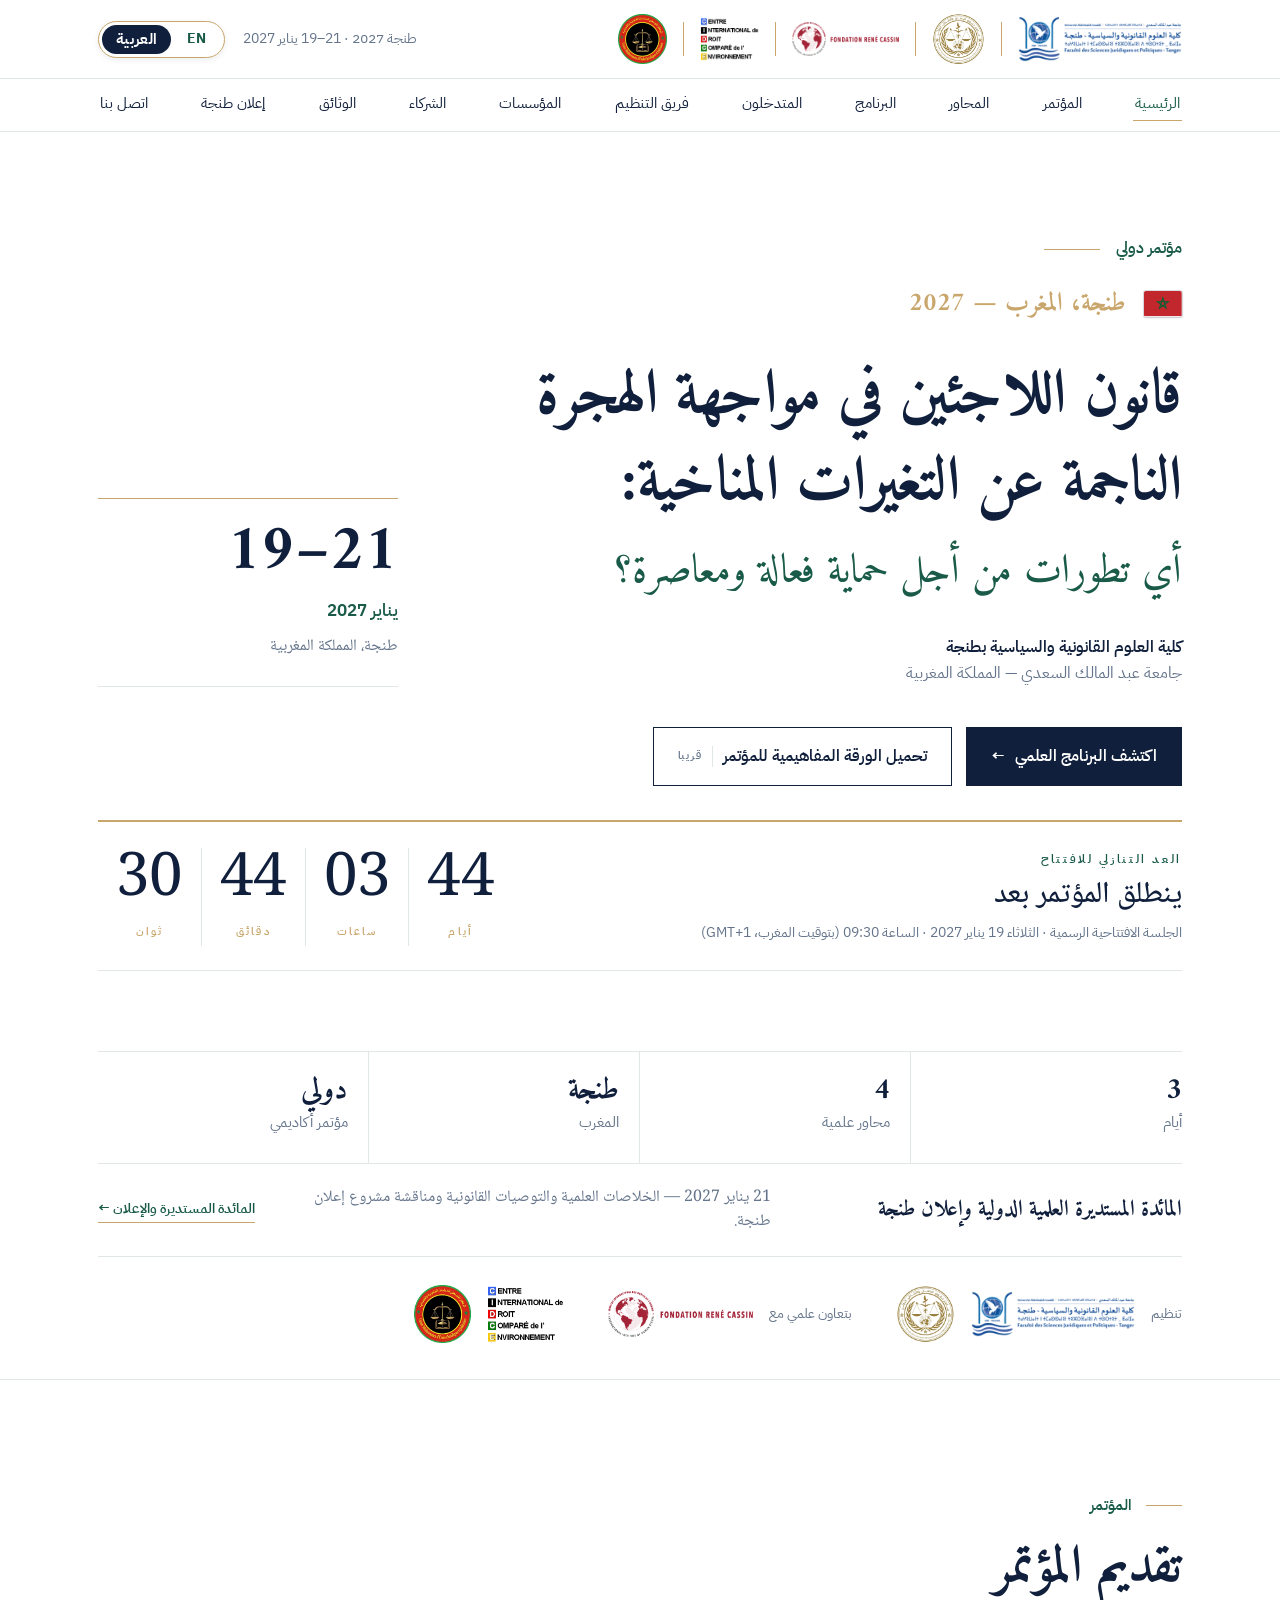
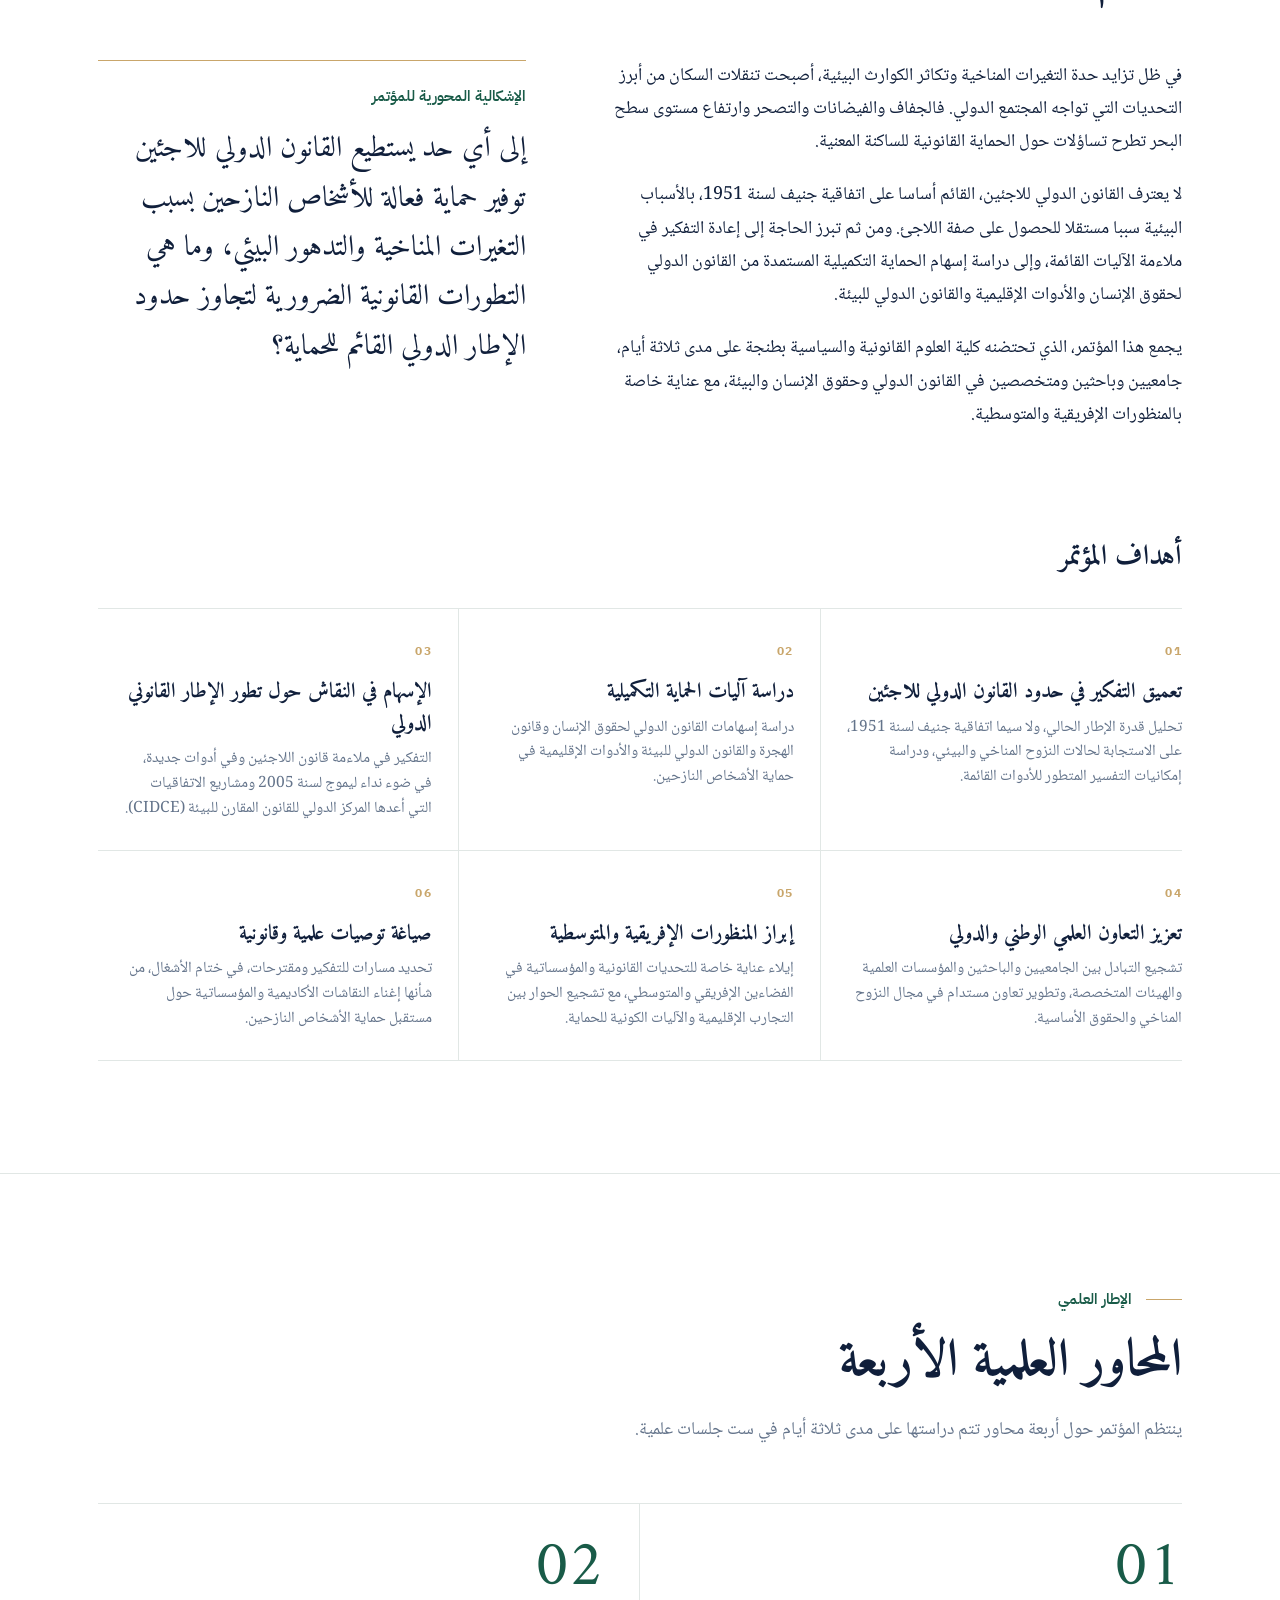
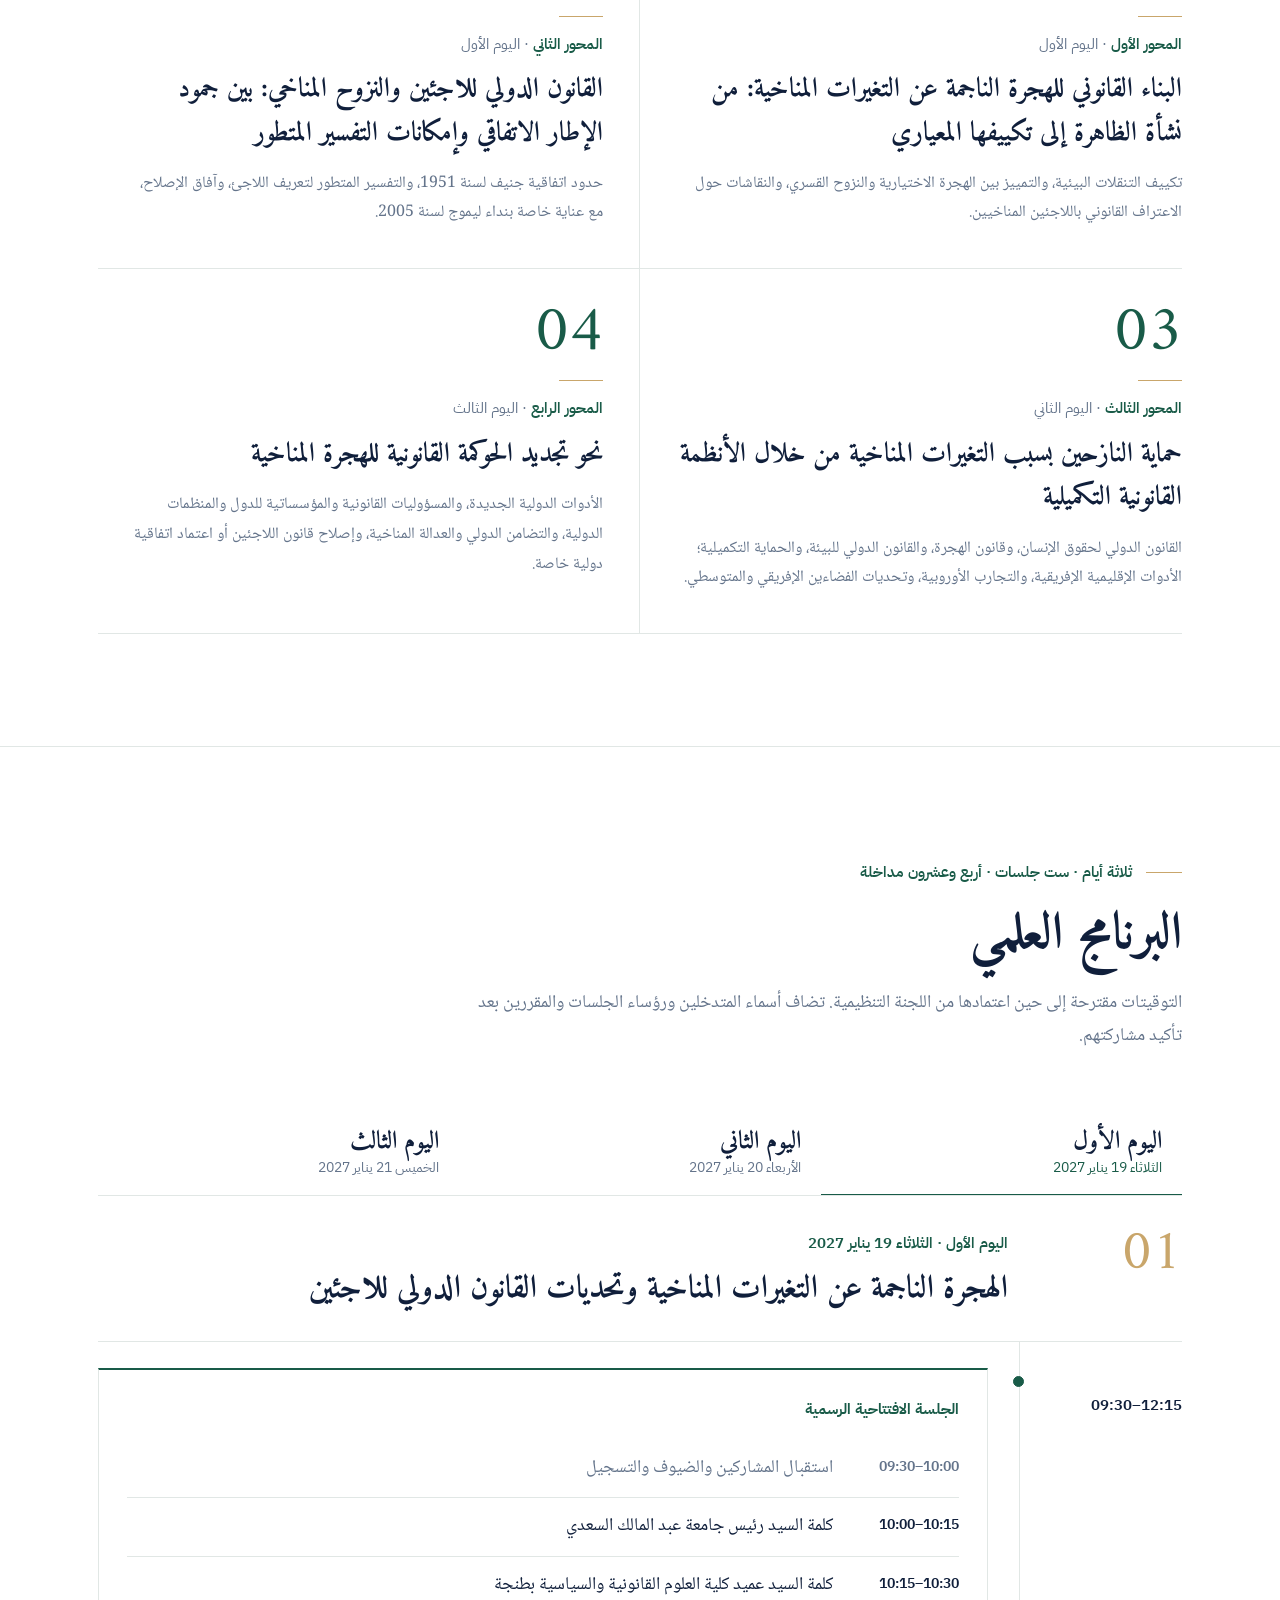
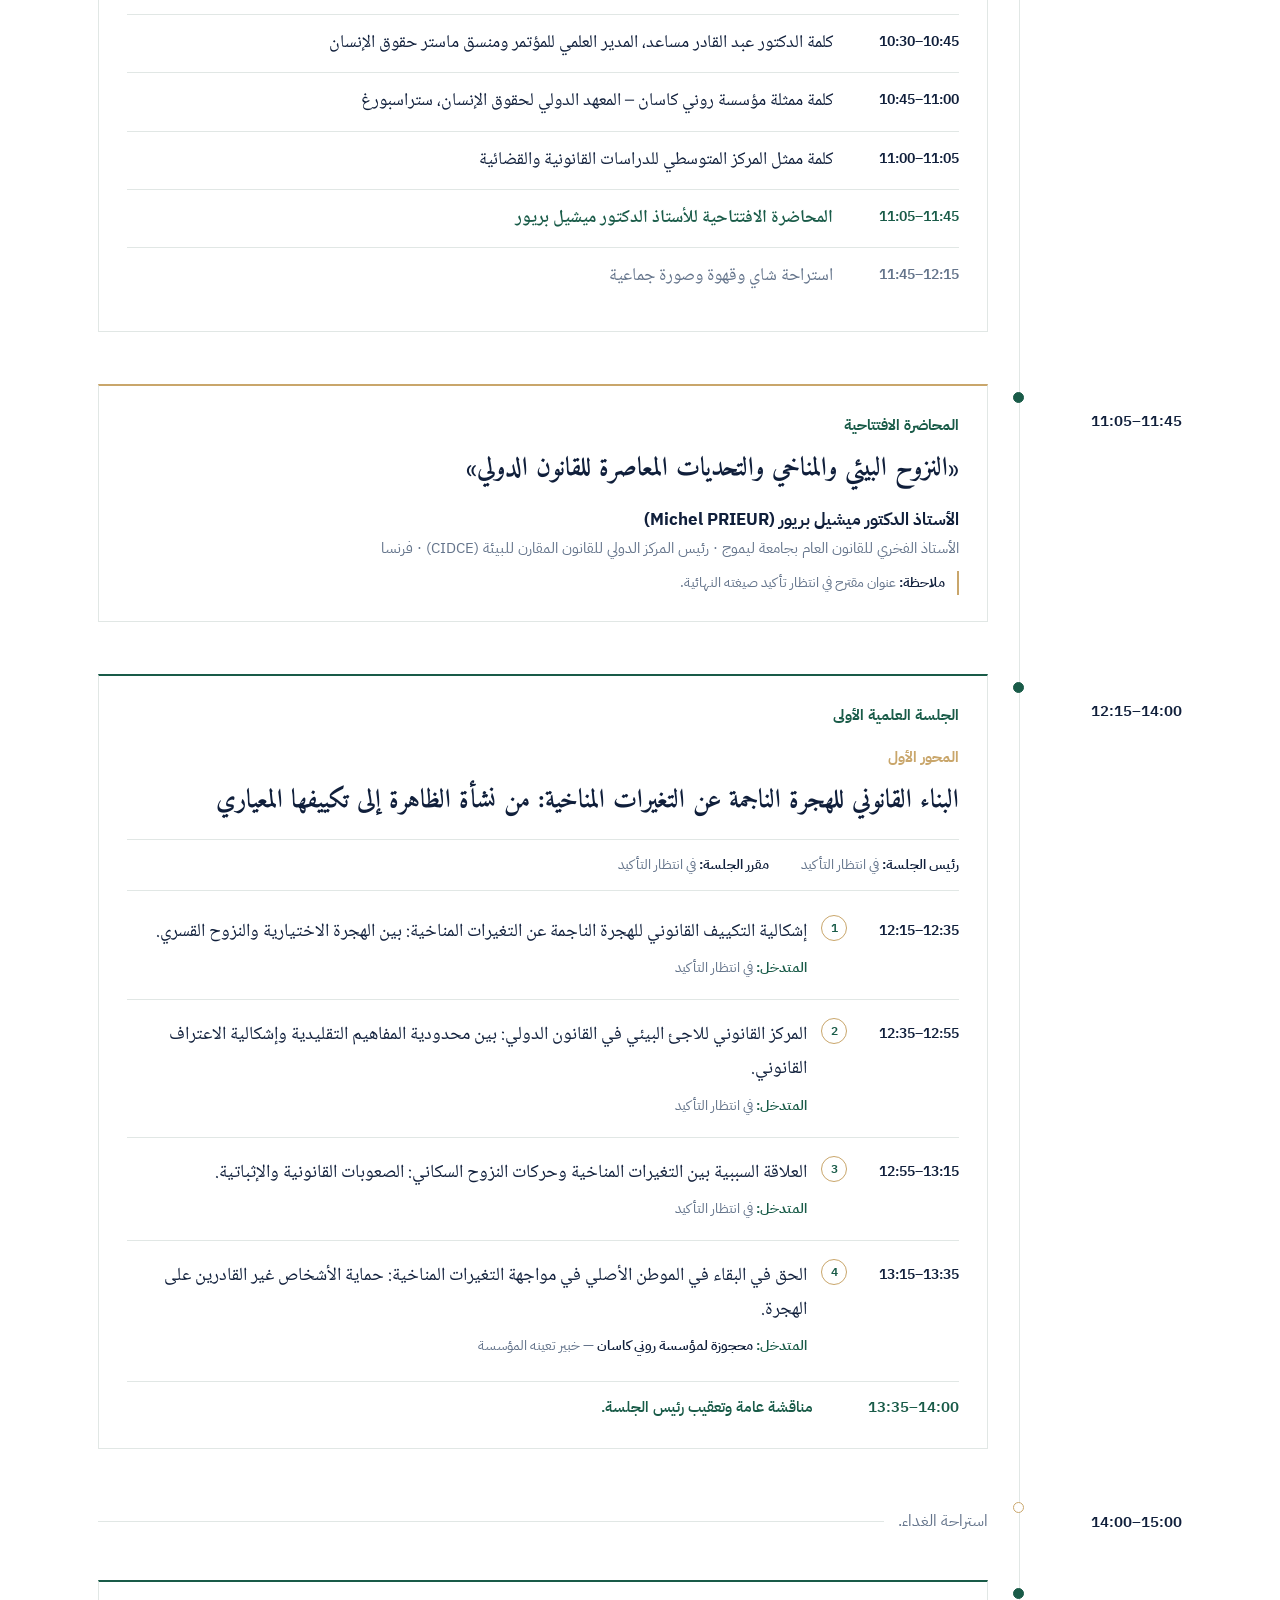
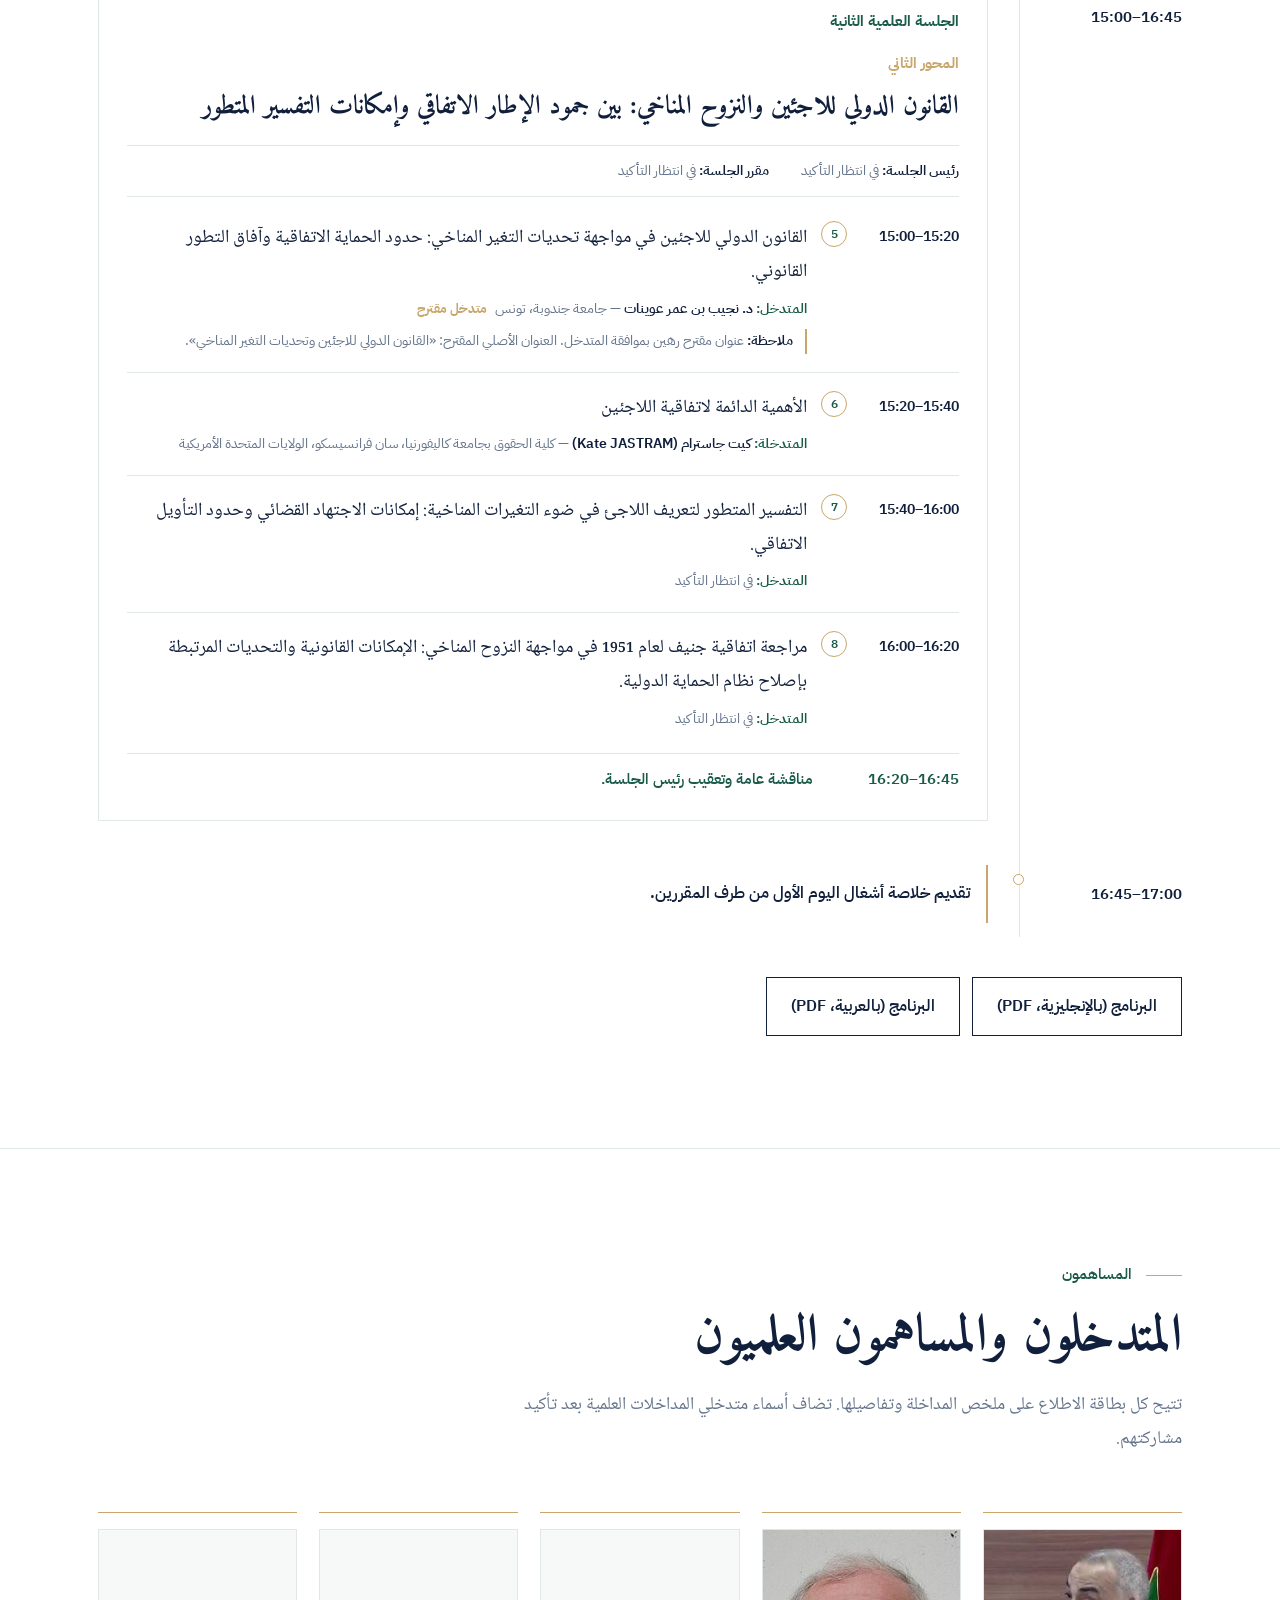
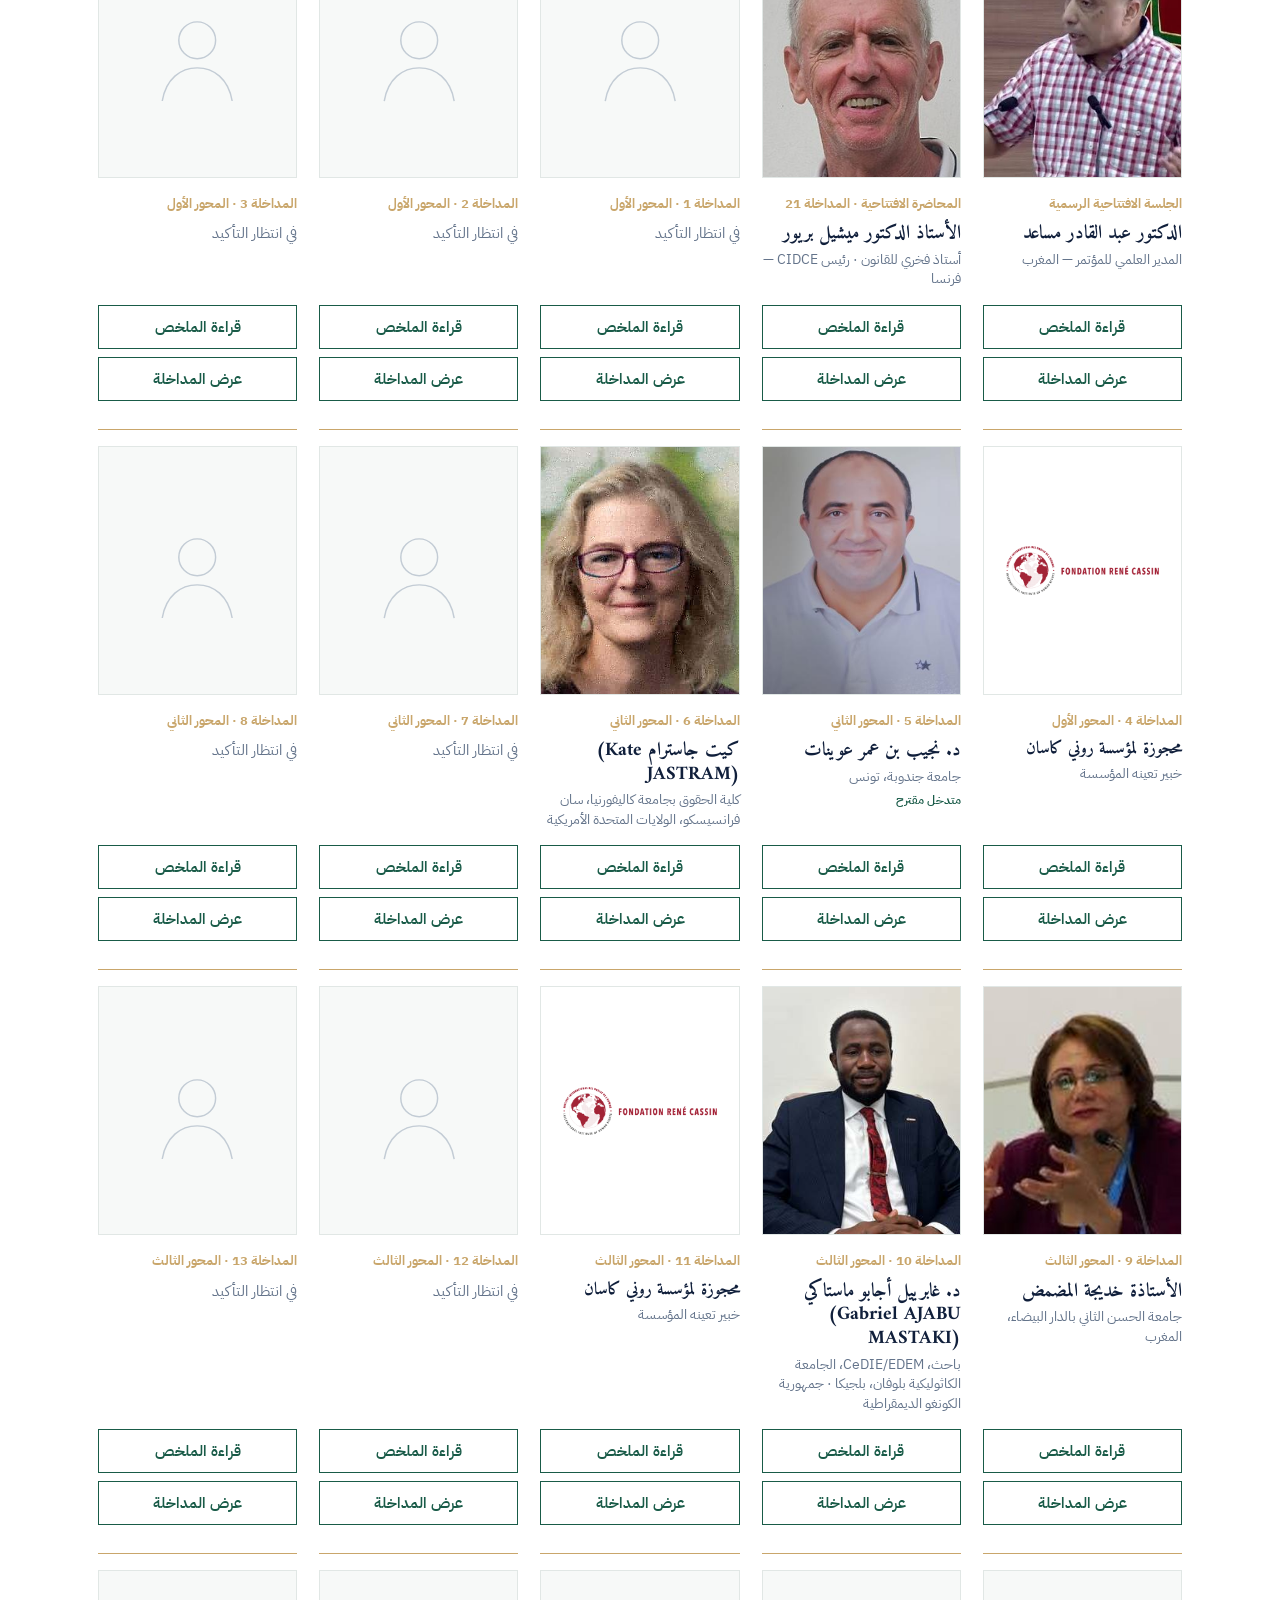
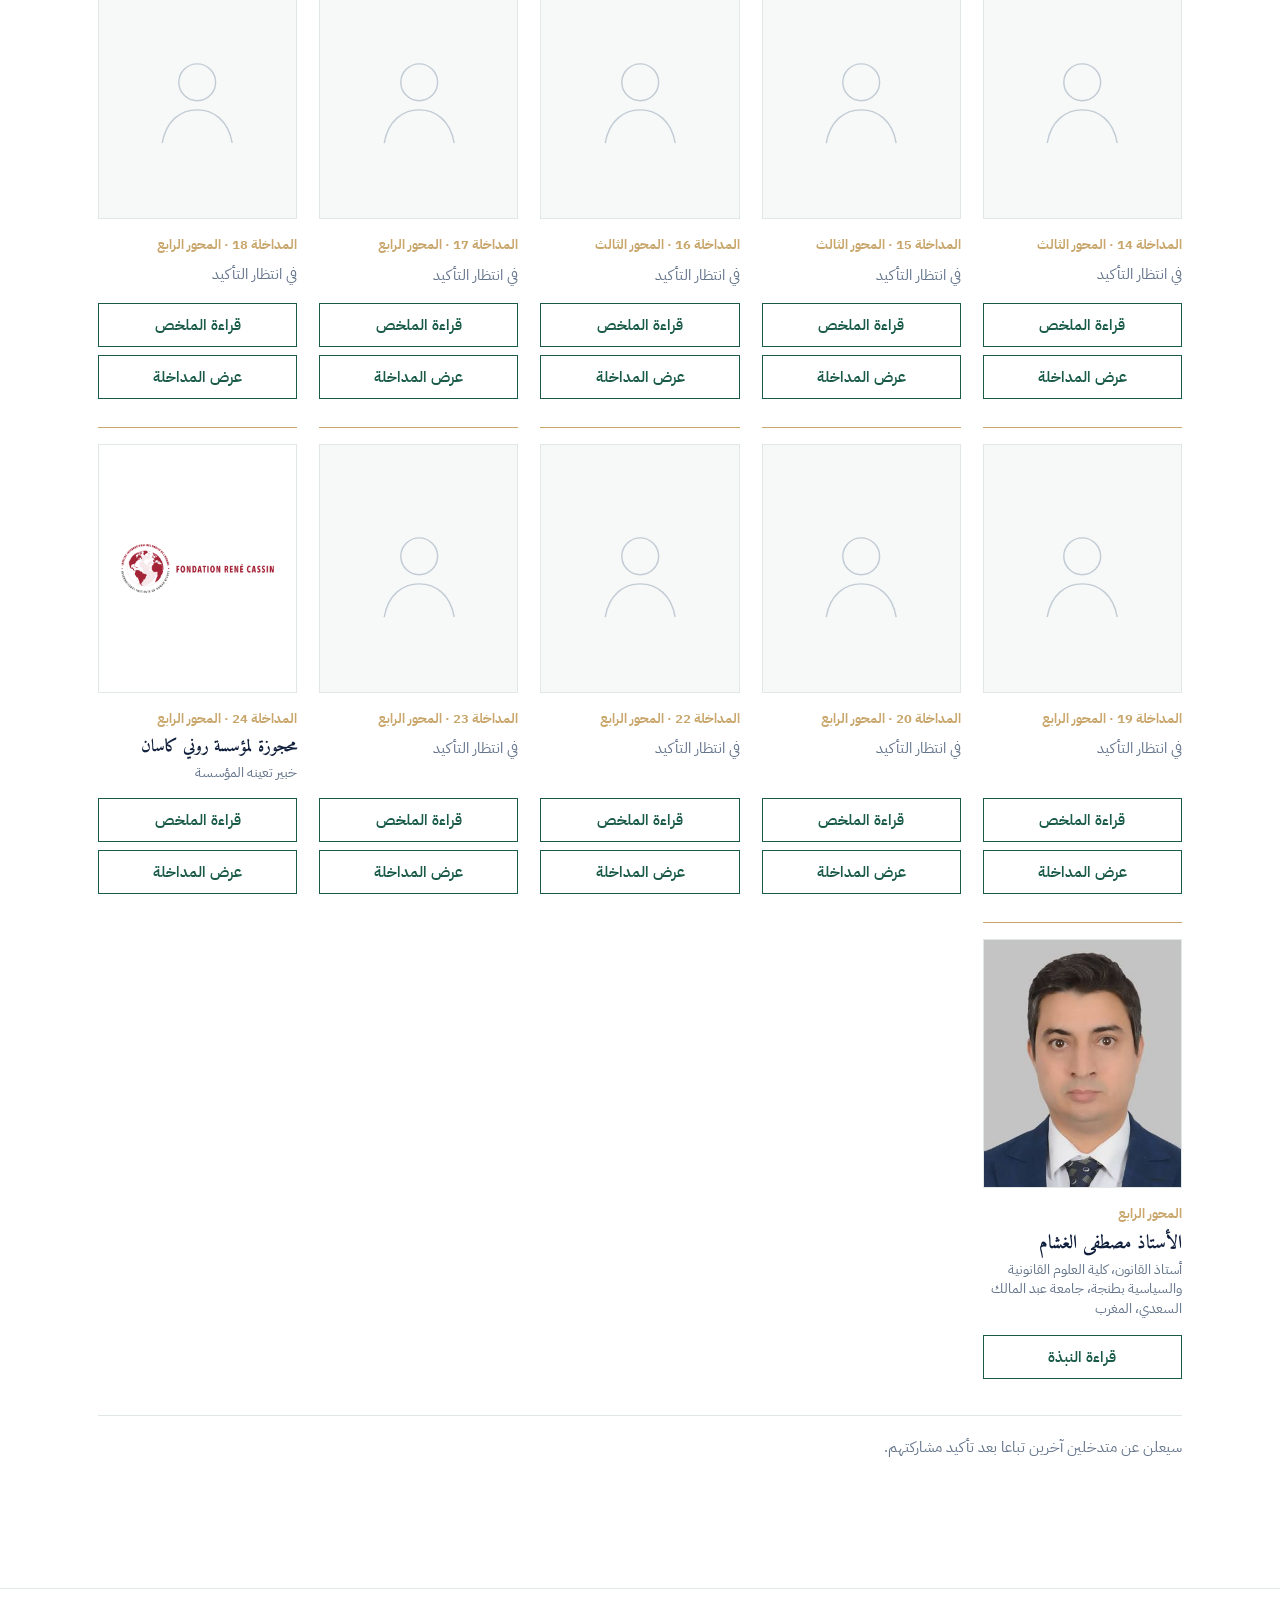
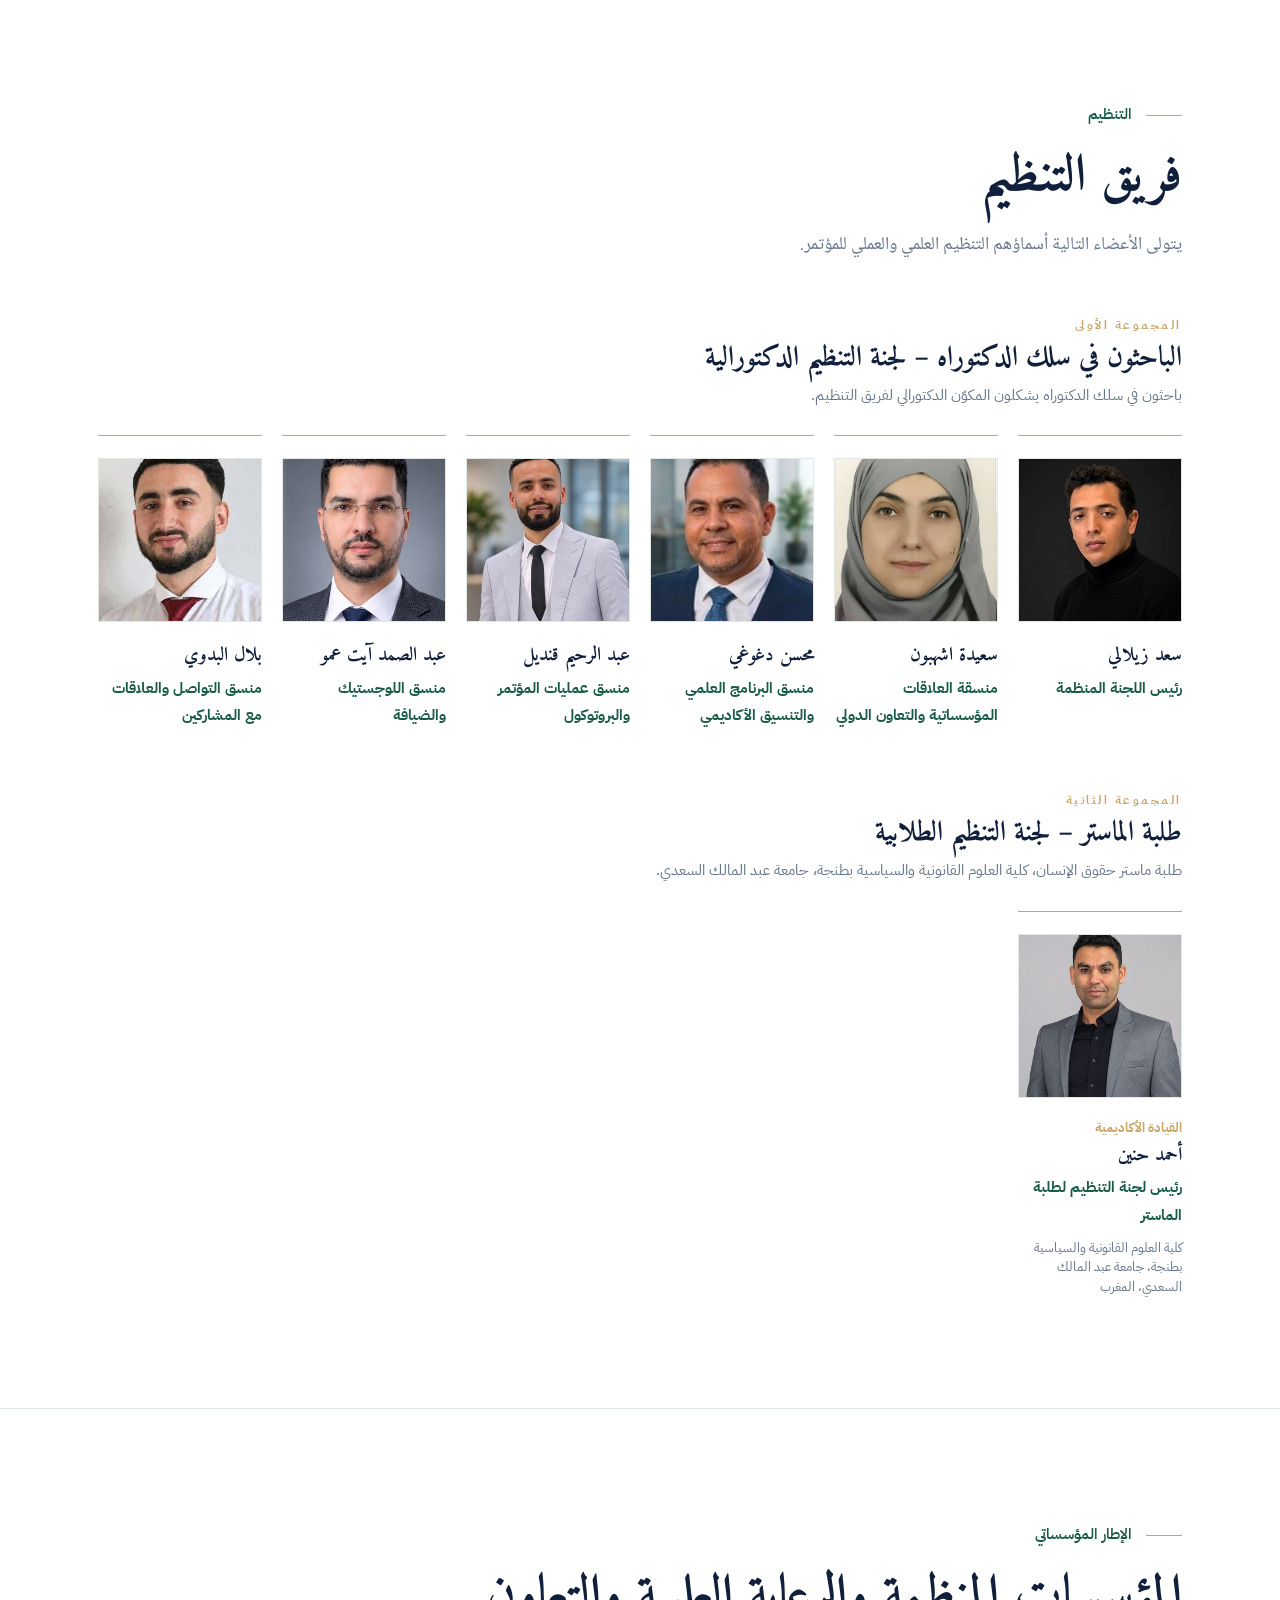
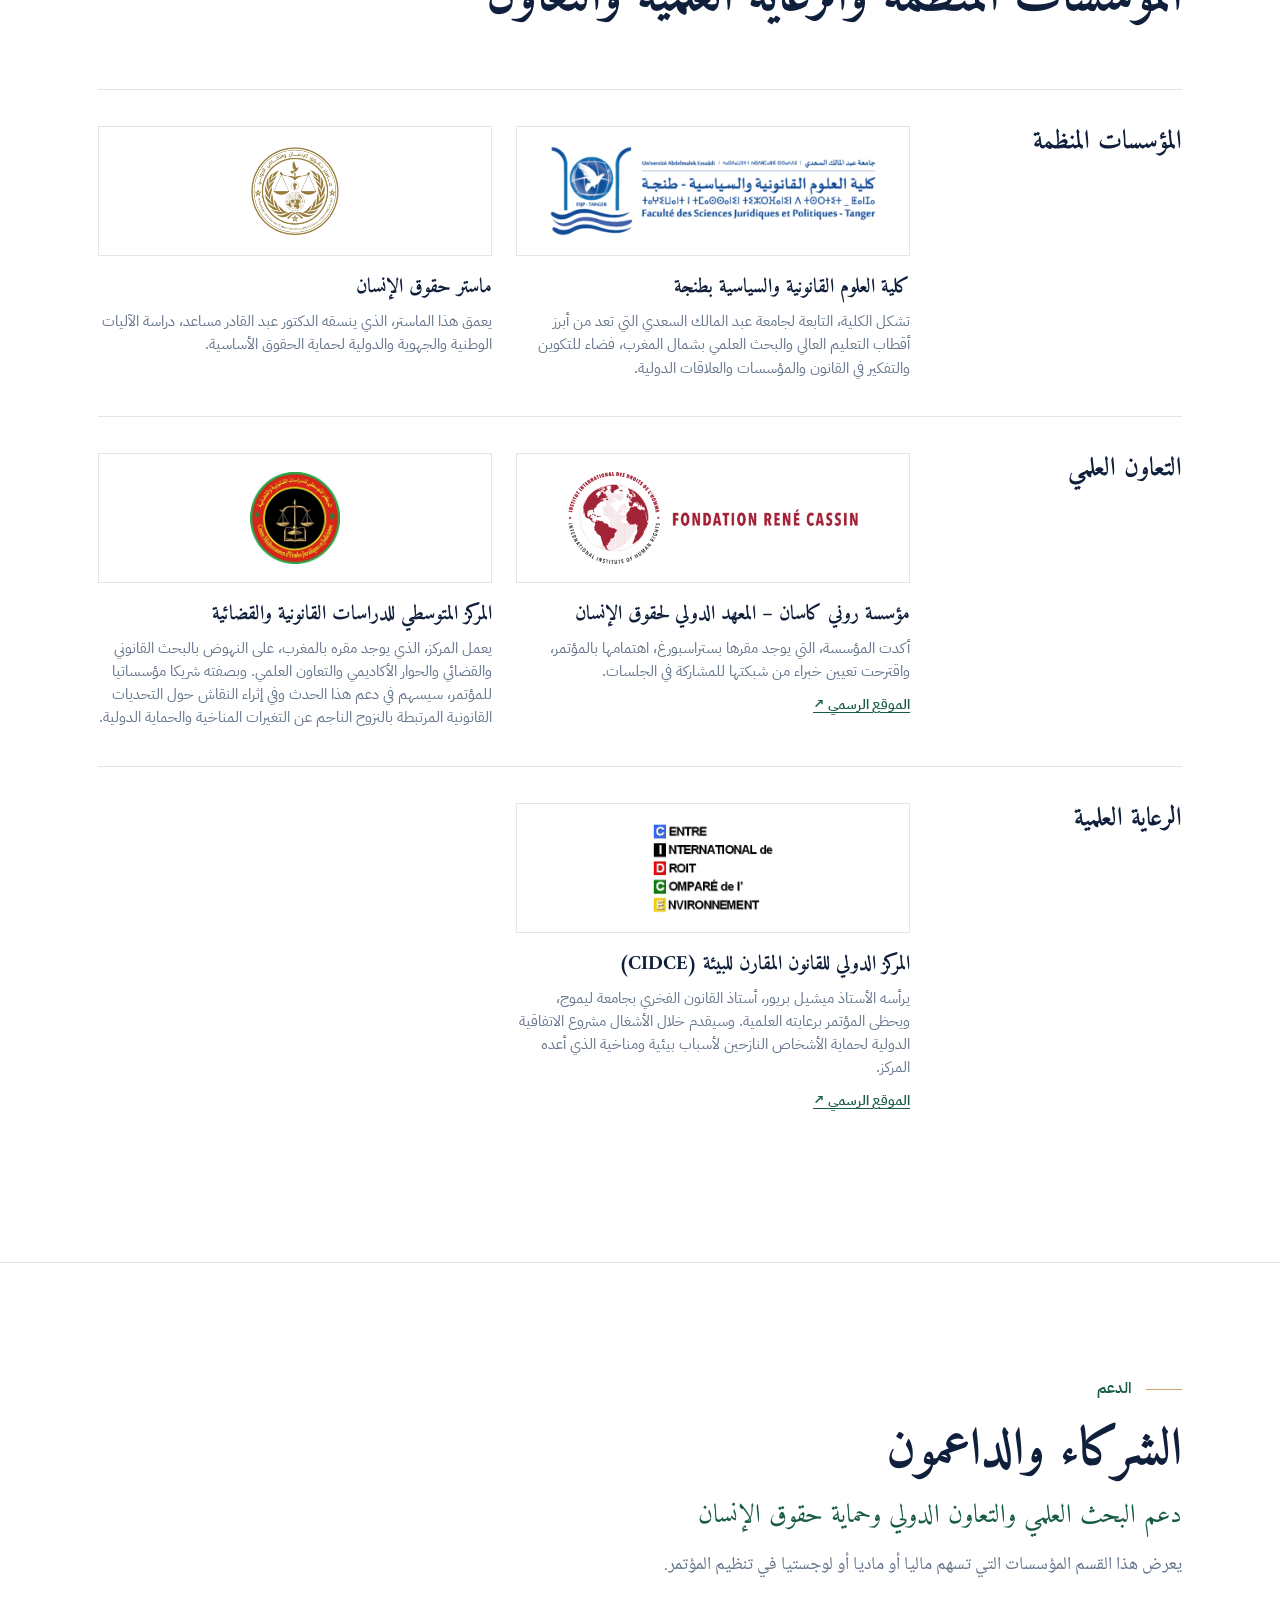
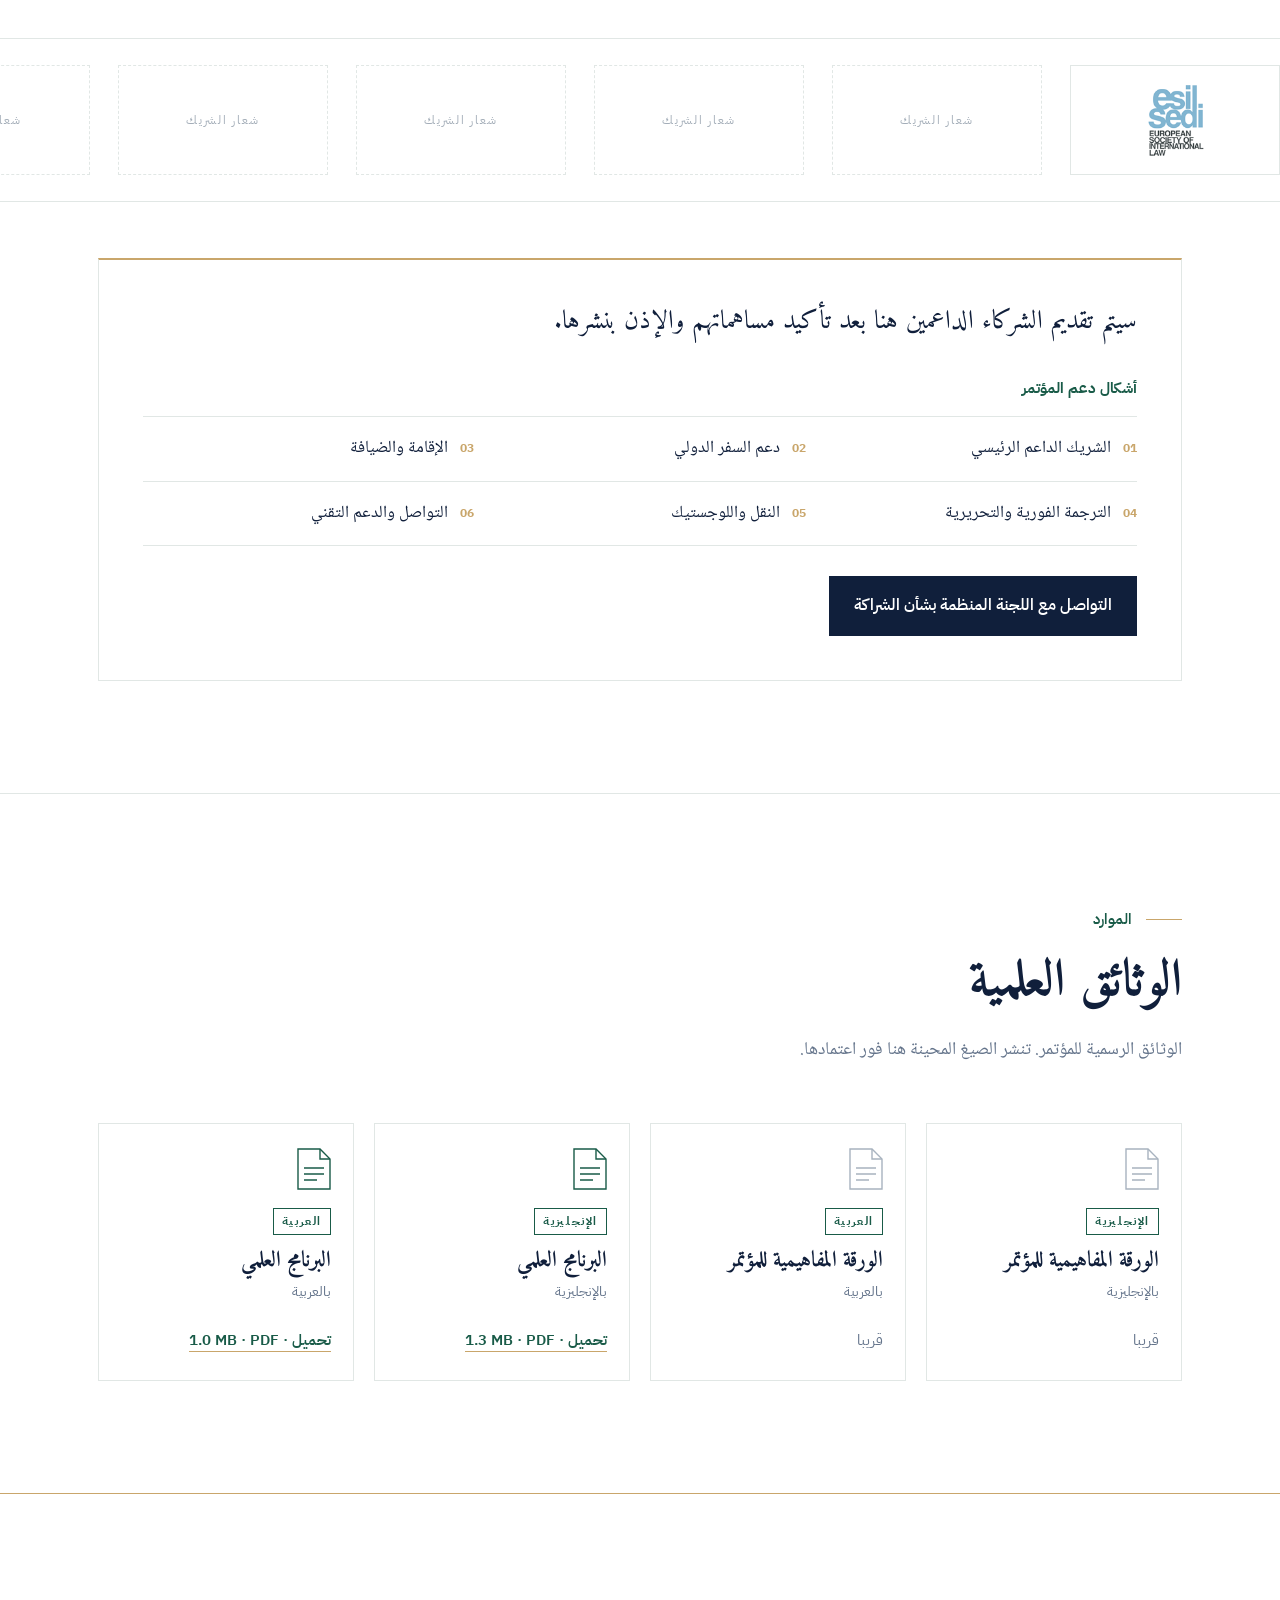
==== commit b92d4e94: "Arabic: add speaker Prof. Mustapha El Ghacham (Theme 4)" ====
--- a/ar/index.html
+++ b/ar/index.html
@@ -1170,10 +1170,48 @@
             </button>
           </div>
         </article>
+        <article class="sp-card">
+          <div class="portrait"><img src="../assets/img/people/mustapha-el-ghacham.jpg" alt="الأستاذ مصطفى الغشام" loading="lazy">
+          </div>
+          <div class="sp-body"><span class="slot-n">المحور الرابع</span>
+            <h4 class="spk-name">الأستاذ مصطفى الغشام
+            </h4>
+            <p class="spk-short">أستاذ القانون، كلية العلوم القانونية والسياسية بطنجة، جامعة عبد المالك السعدي، المغرب
+            </p>
+          </div>
+          <div class="sp-actions">
+            <button type="button" class="sp-btn" data-dlg="bio-elghacham" aria-haspopup="dialog">قراءة النبذة
+            </button>
+          </div>
+        </article>
       </div>
       <p class="more">سيعلن عن متدخلين آخرين تباعا بعد تأكيد مشاركتهم.
       </p>
     </div>
+    <dialog class="bio" id="bio-elghacham" aria-labelledby="bio-h-elghacham">
+      <button class="bio-close" type="button">إغلاق
+      </button>
+      <div class="bio-in talk-in">
+        <div> <div class="tag">نبذة عن المتدخل</div>
+          <h3 id="bio-h-elghacham">الأستاذ مصطفى الغشام
+          </h3>
+          <div class="dlg-item">
+            <p class="dlg-title">أستاذ القانون، كلية العلوم القانونية والسياسية بطنجة، جامعة عبد المالك السعدي، المغرب
+            </p>
+            <dl class="dlg-dl">
+              <dt>المحور العلمي
+              </dt>
+              <dd>المحور الرابع — نحو تجديد الحوكمة القانونية للهجرة المناخية
+              </dd>
+            </dl>
+            <div class="dlg-abs">
+              <p>مصطفى الغشام أستاذ القانون بكلية العلوم القانونية والسياسية بطنجة، جامعة عبد المالك السعدي، المغرب. وهو أيضا رئيس المركز المتوسطي للدراسات القانونية والقضائية (CMEJJ). وتنصب أنشطته الأكاديمية على البحث القانوني والدراسات القضائية والمستجدات المعاصرة في القانون المغربي. ويسهم، من خلال التدريس والبحث وانخراطه المؤسساتي، في إغناء الحوار الأكاديمي والنهوض بالبحث القانوني.
+              </p>
+            </div>
+          </div>
+        </div>
+      </div>
+    </dialog>
     <dialog class="bio" id="abs-abdelkader-moussaid" aria-labelledby="abs-h-abdelkader-moussaid">
       <button class="bio-close" type="button">إغلاق
       </button>
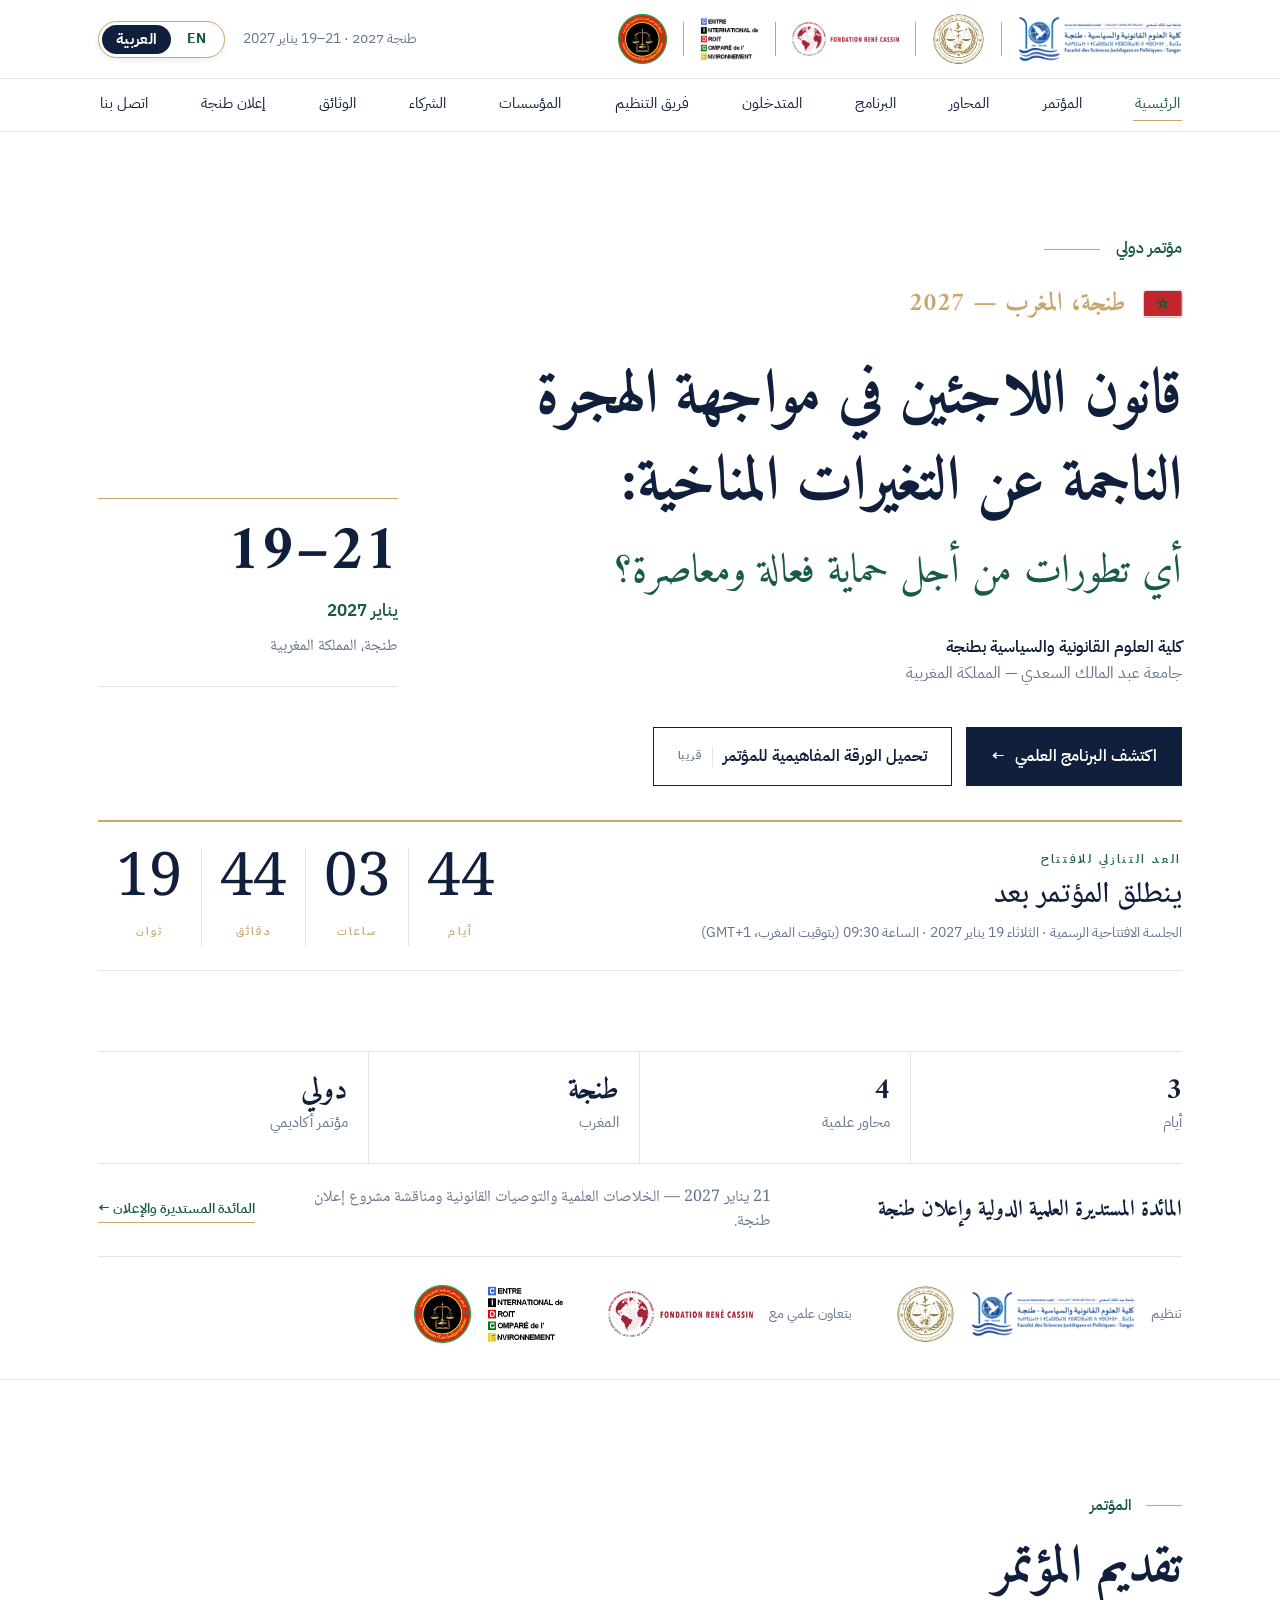
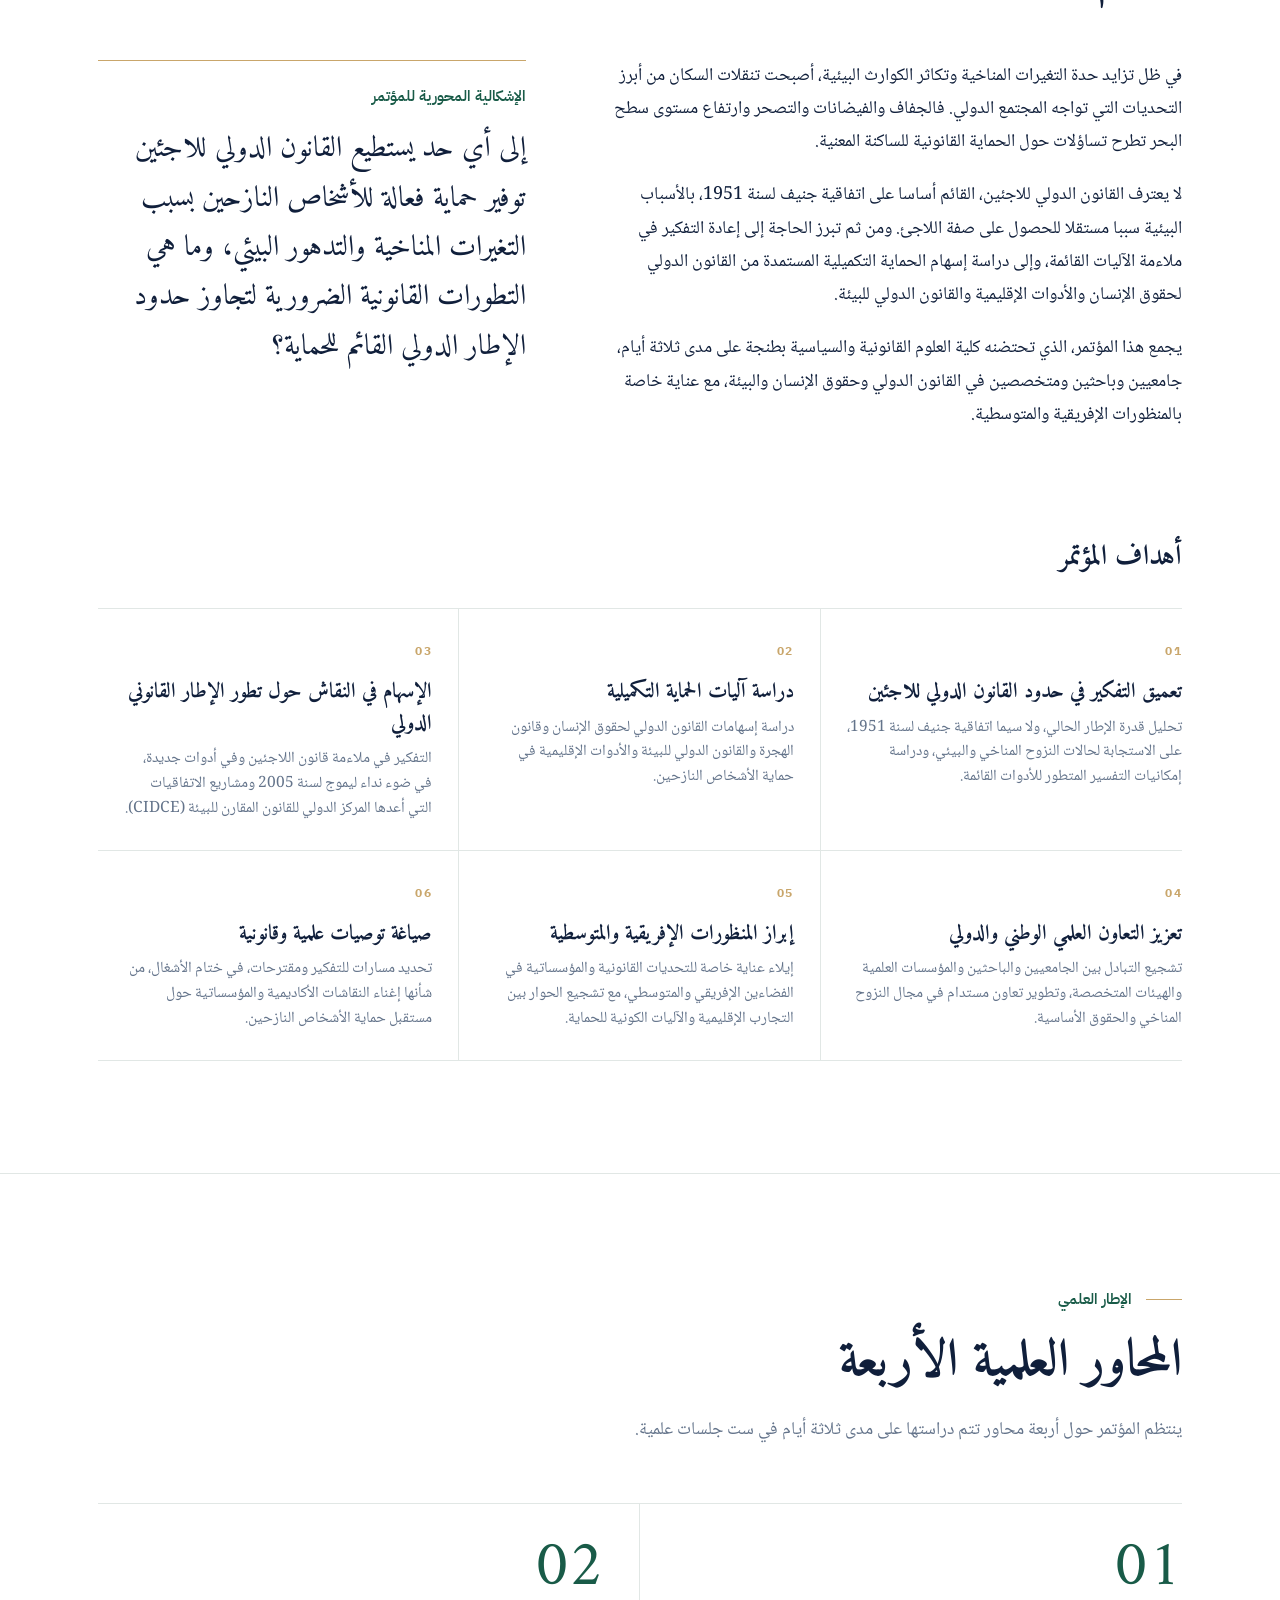
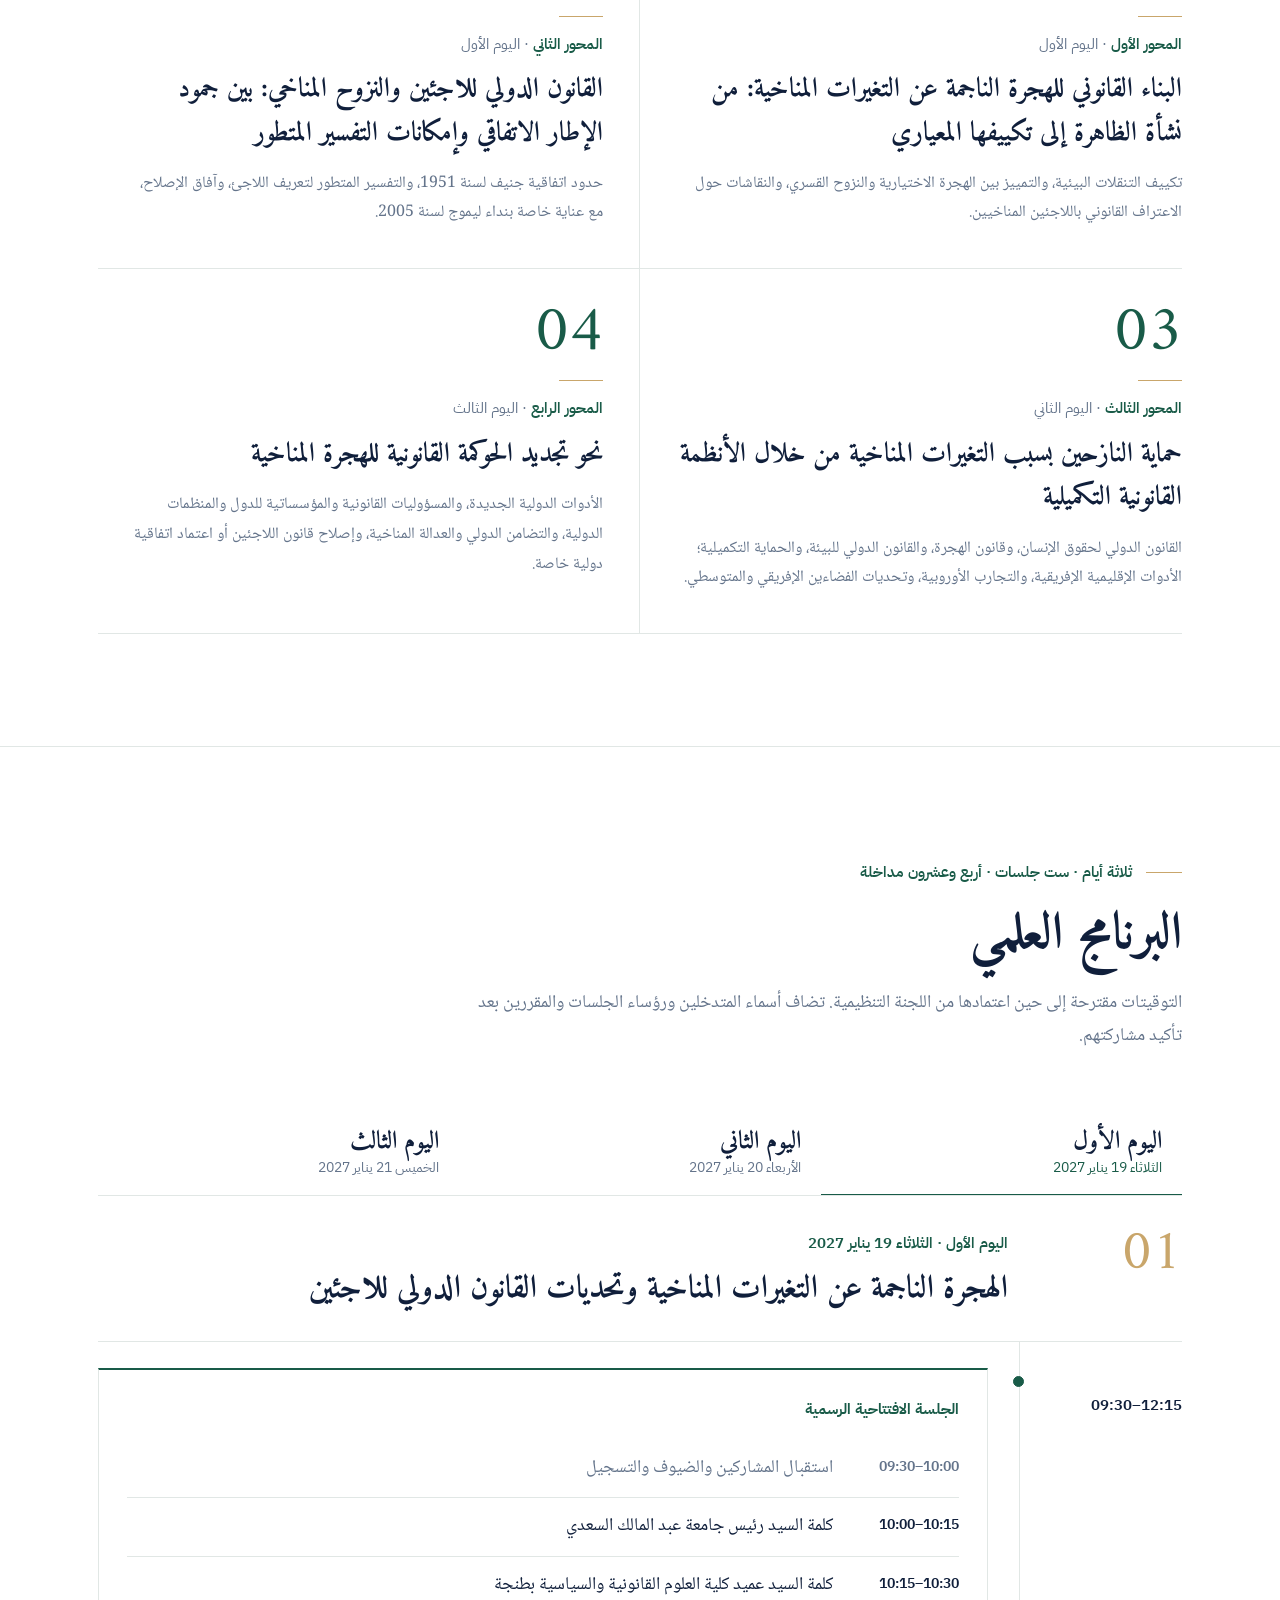
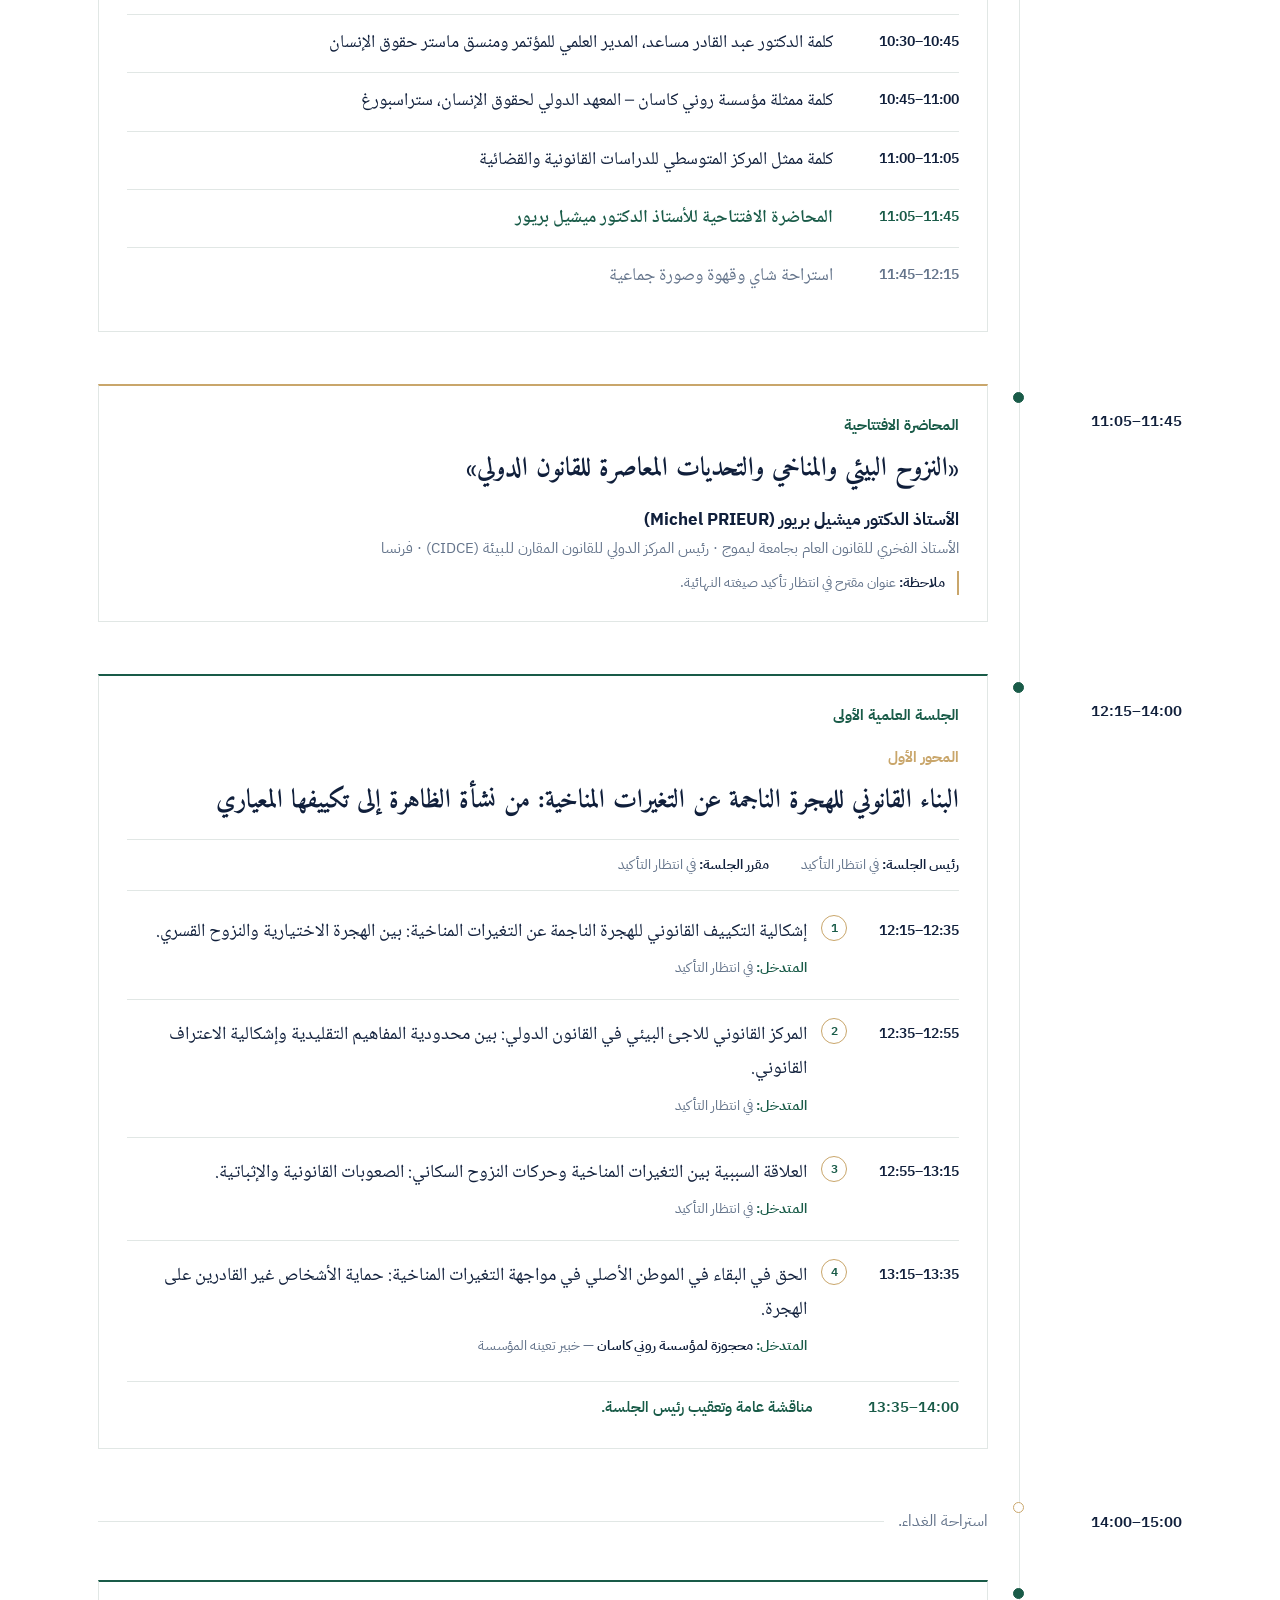
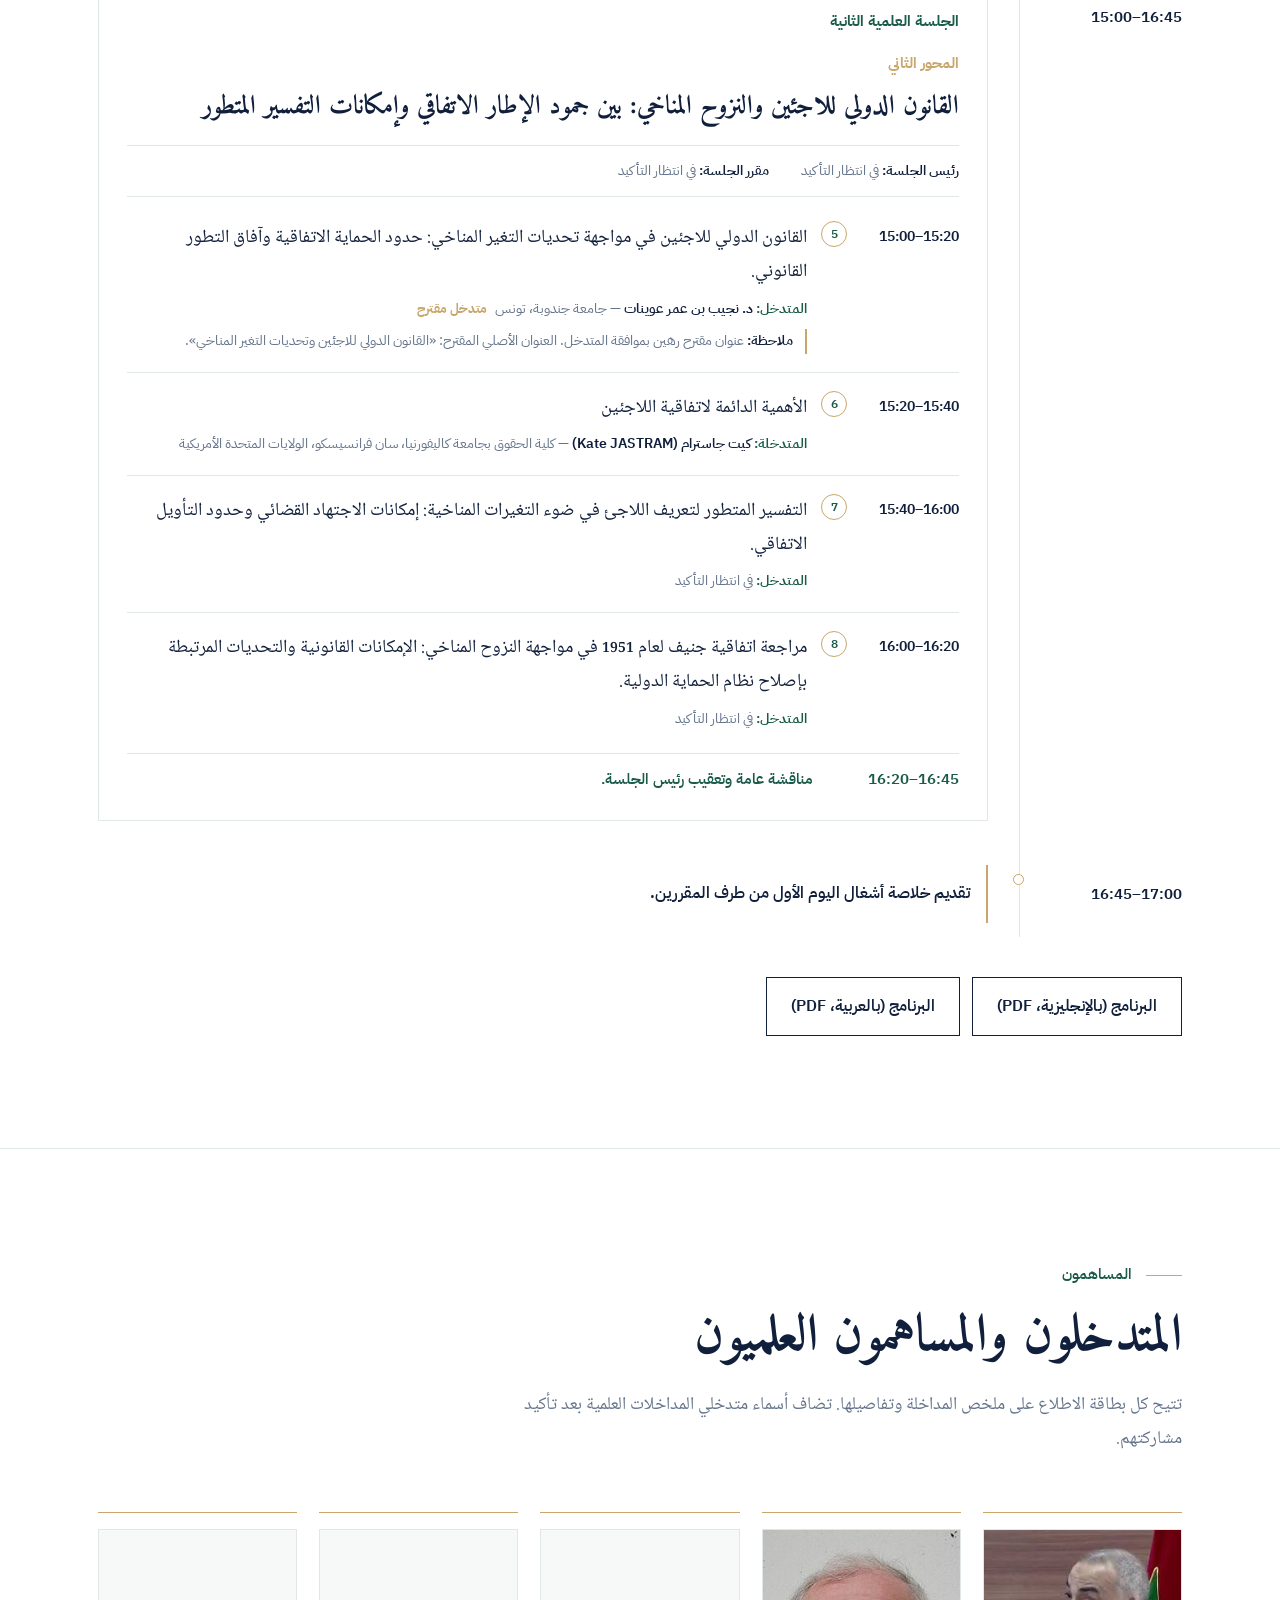
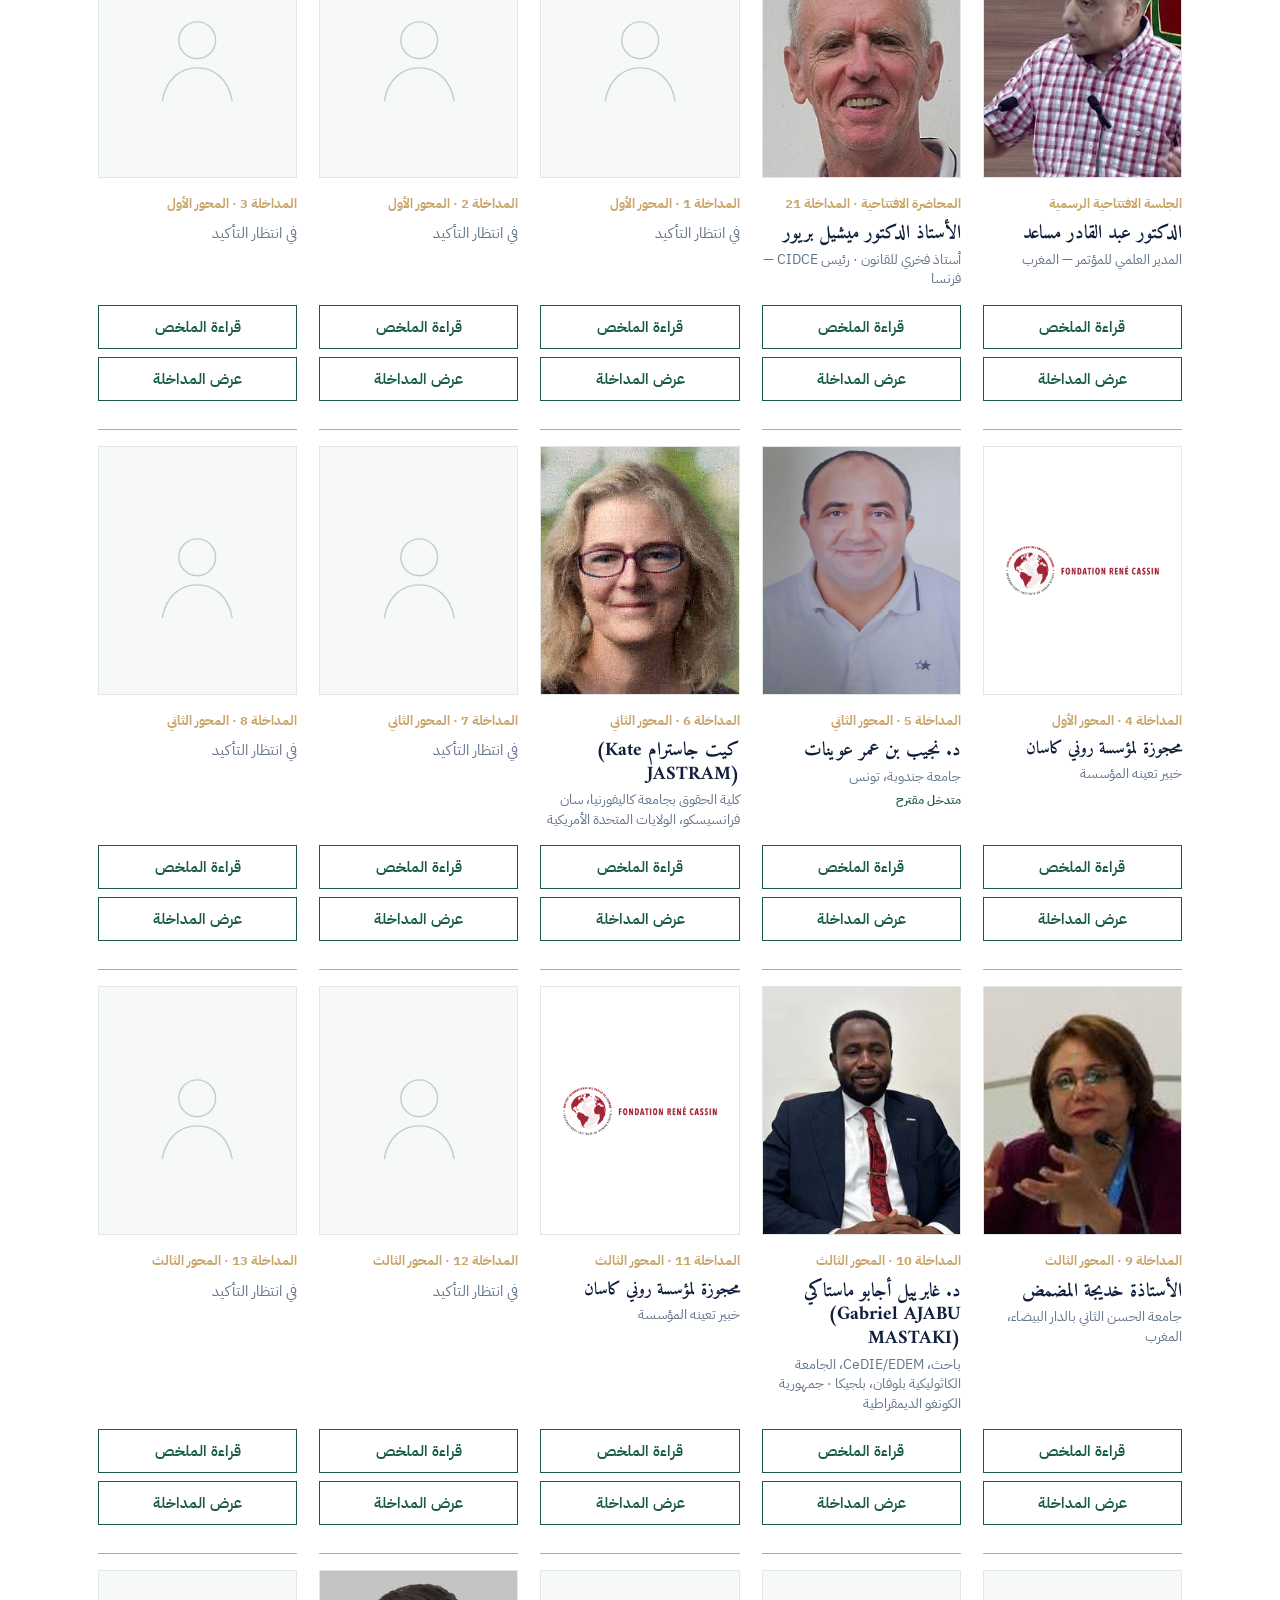
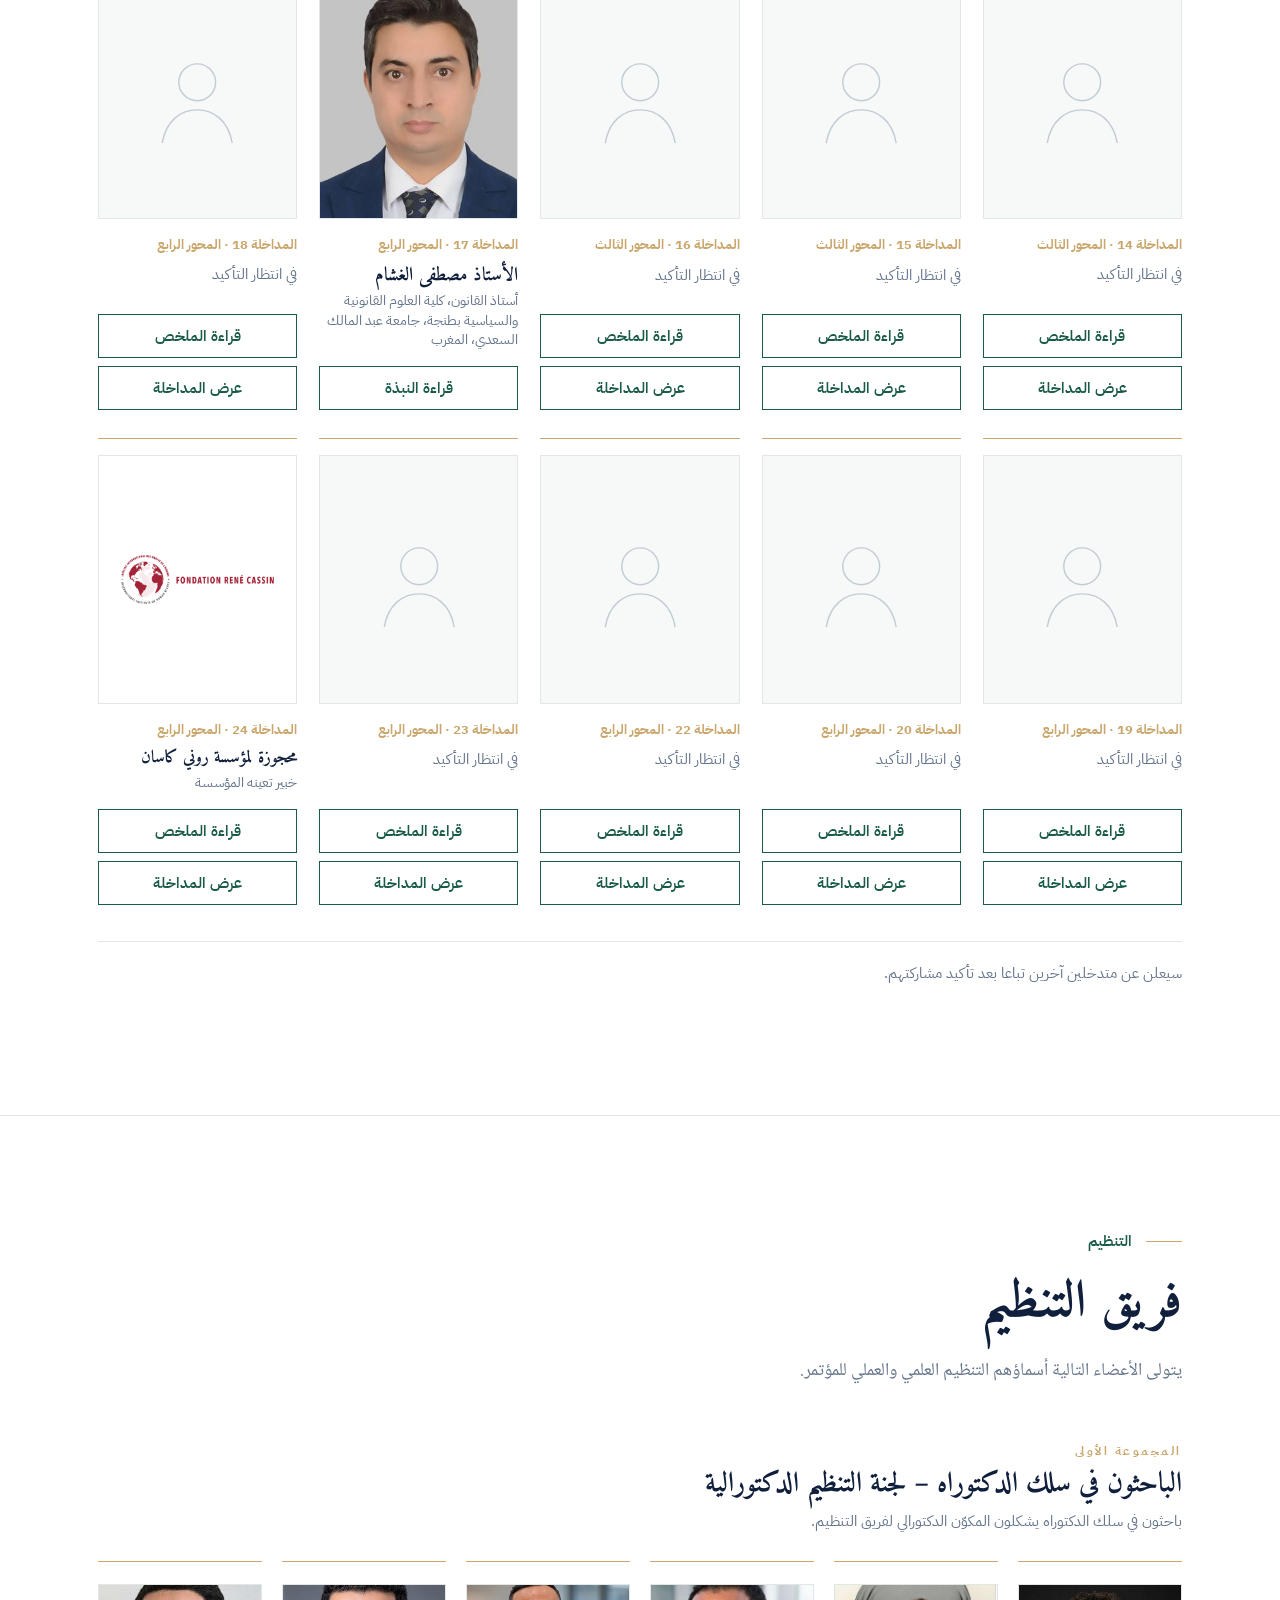
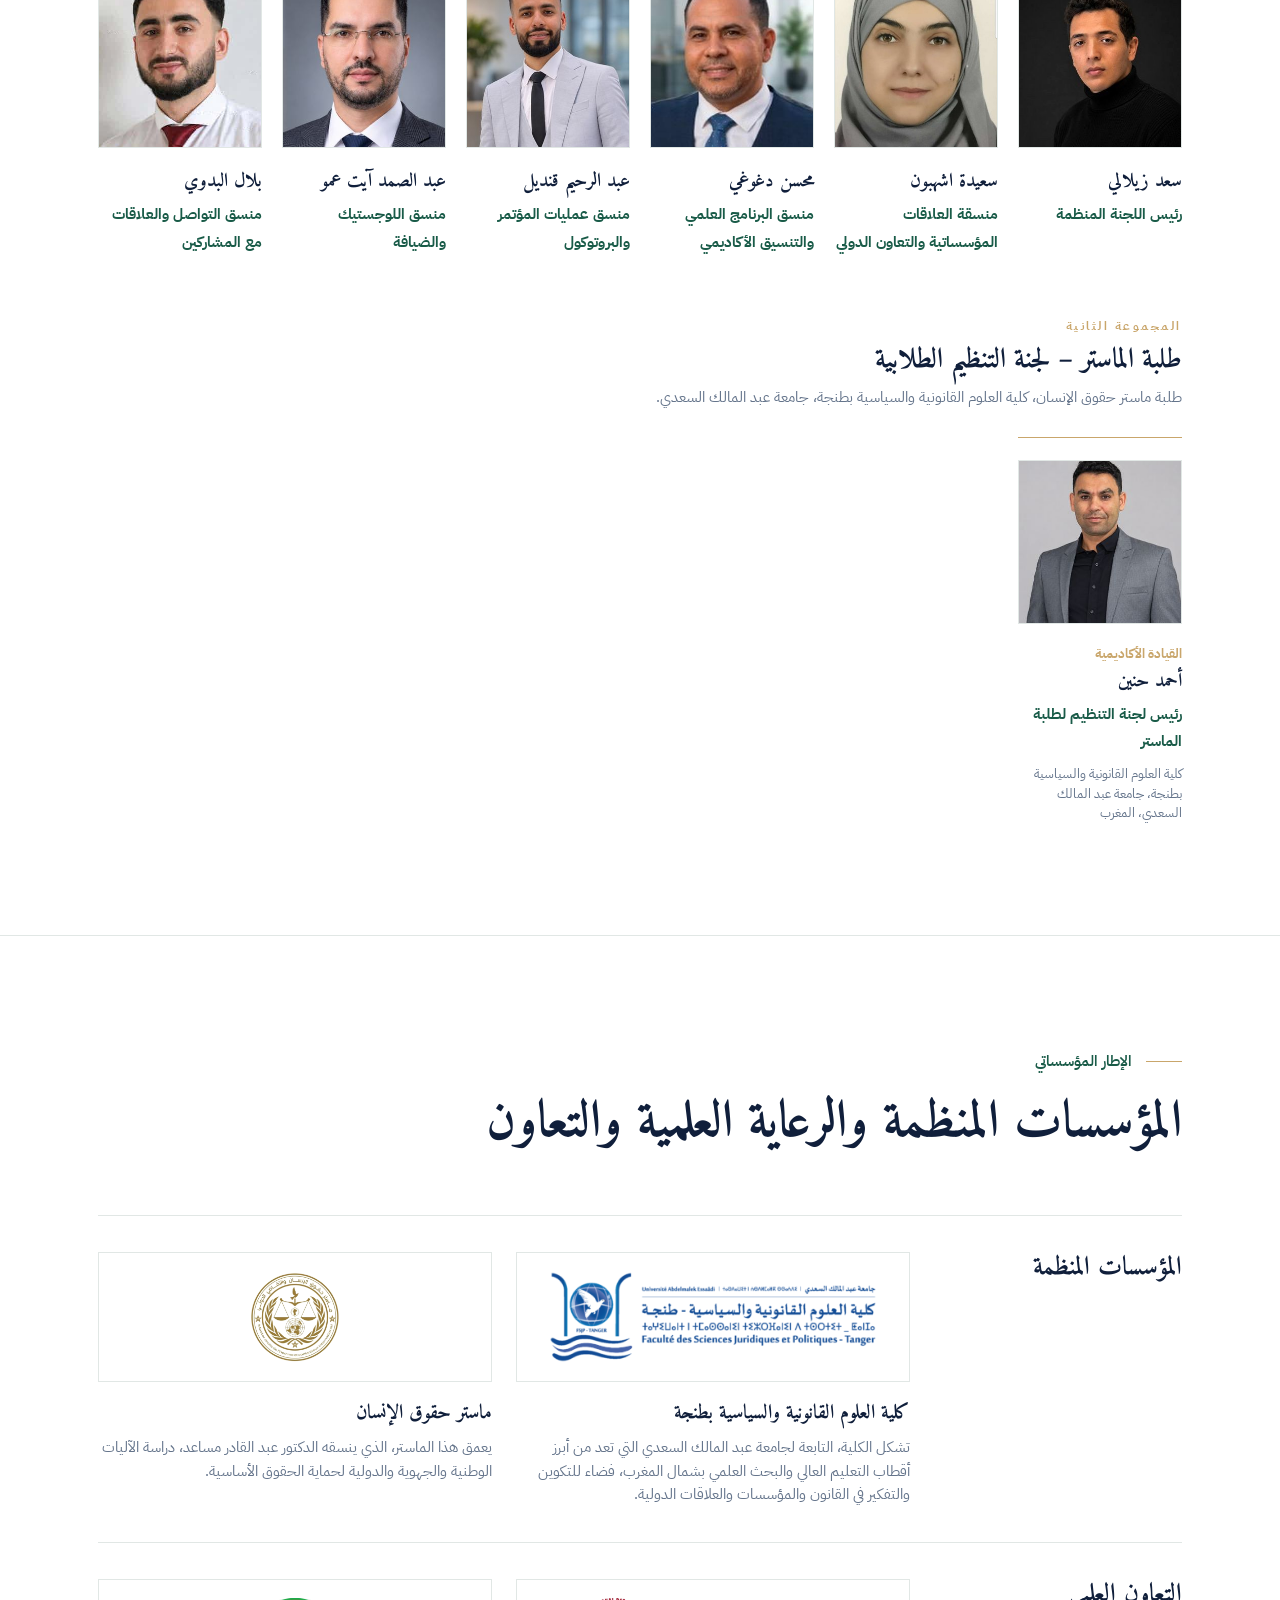
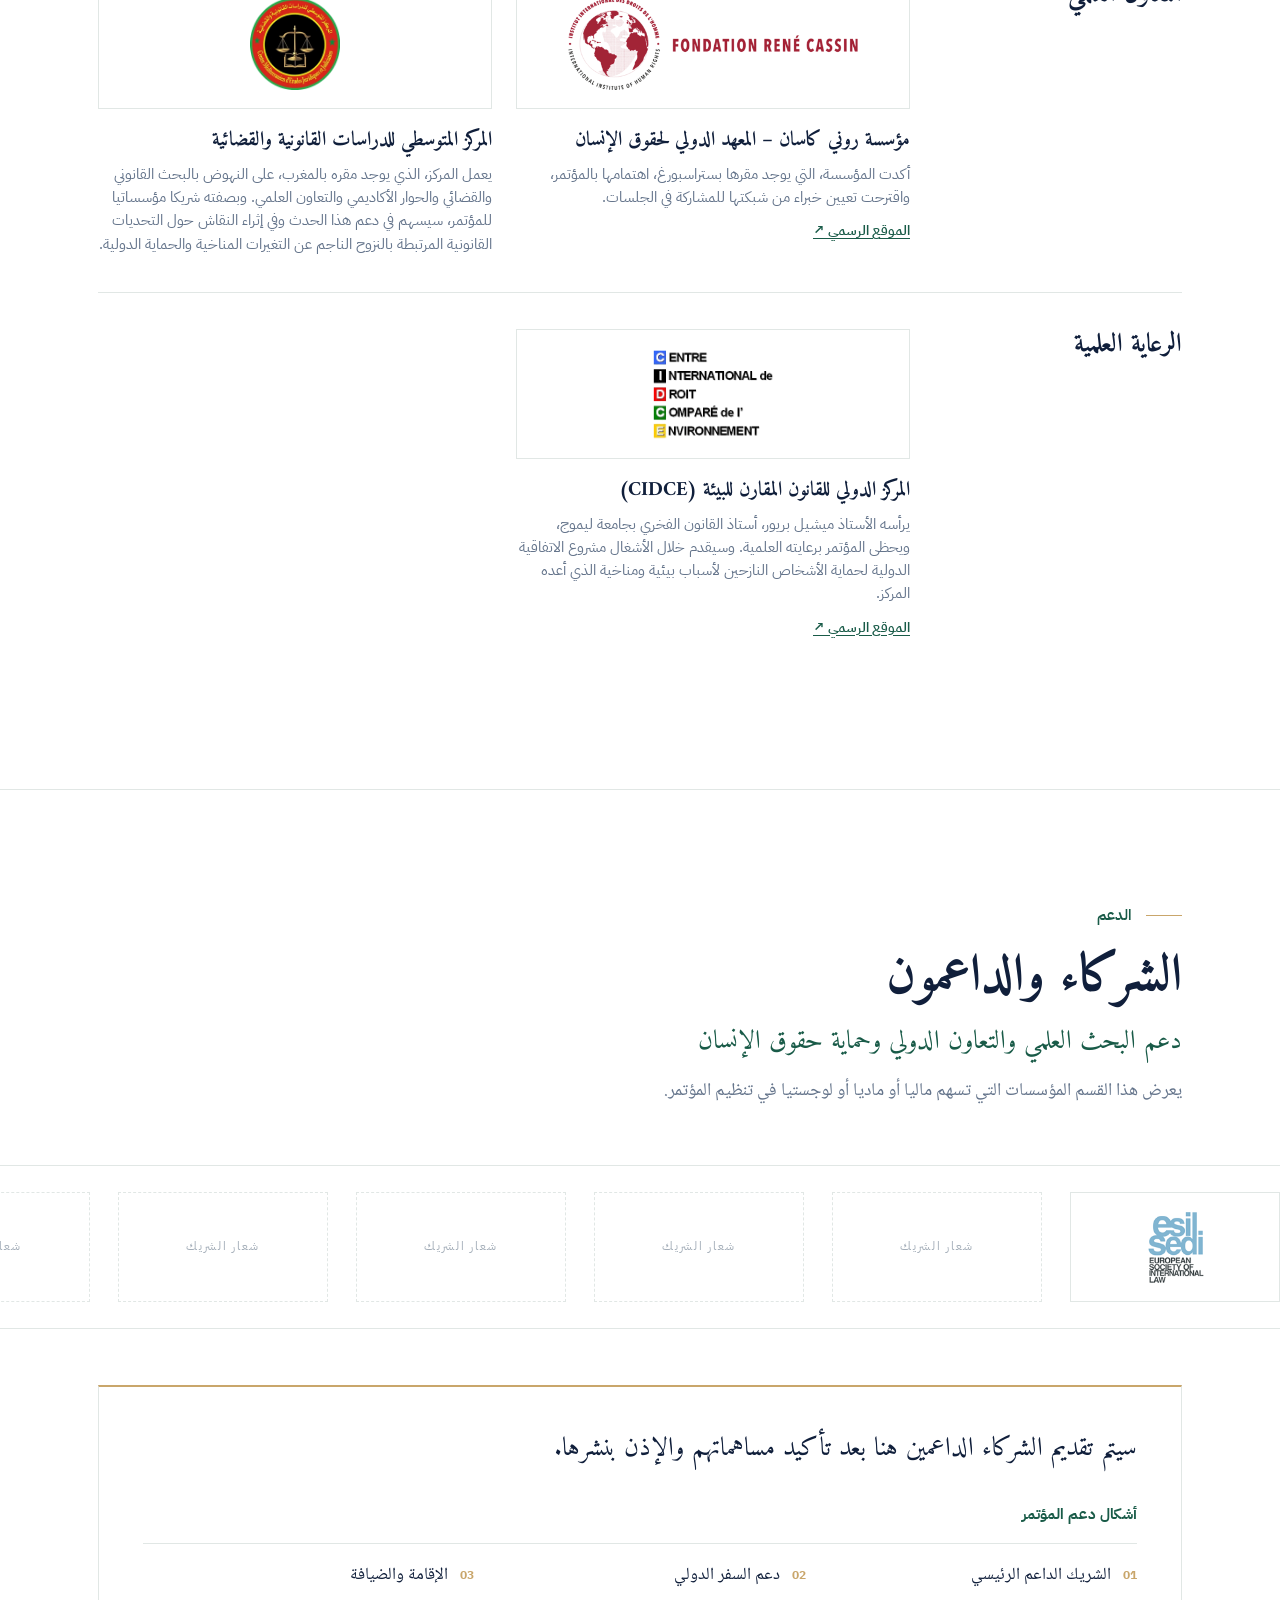
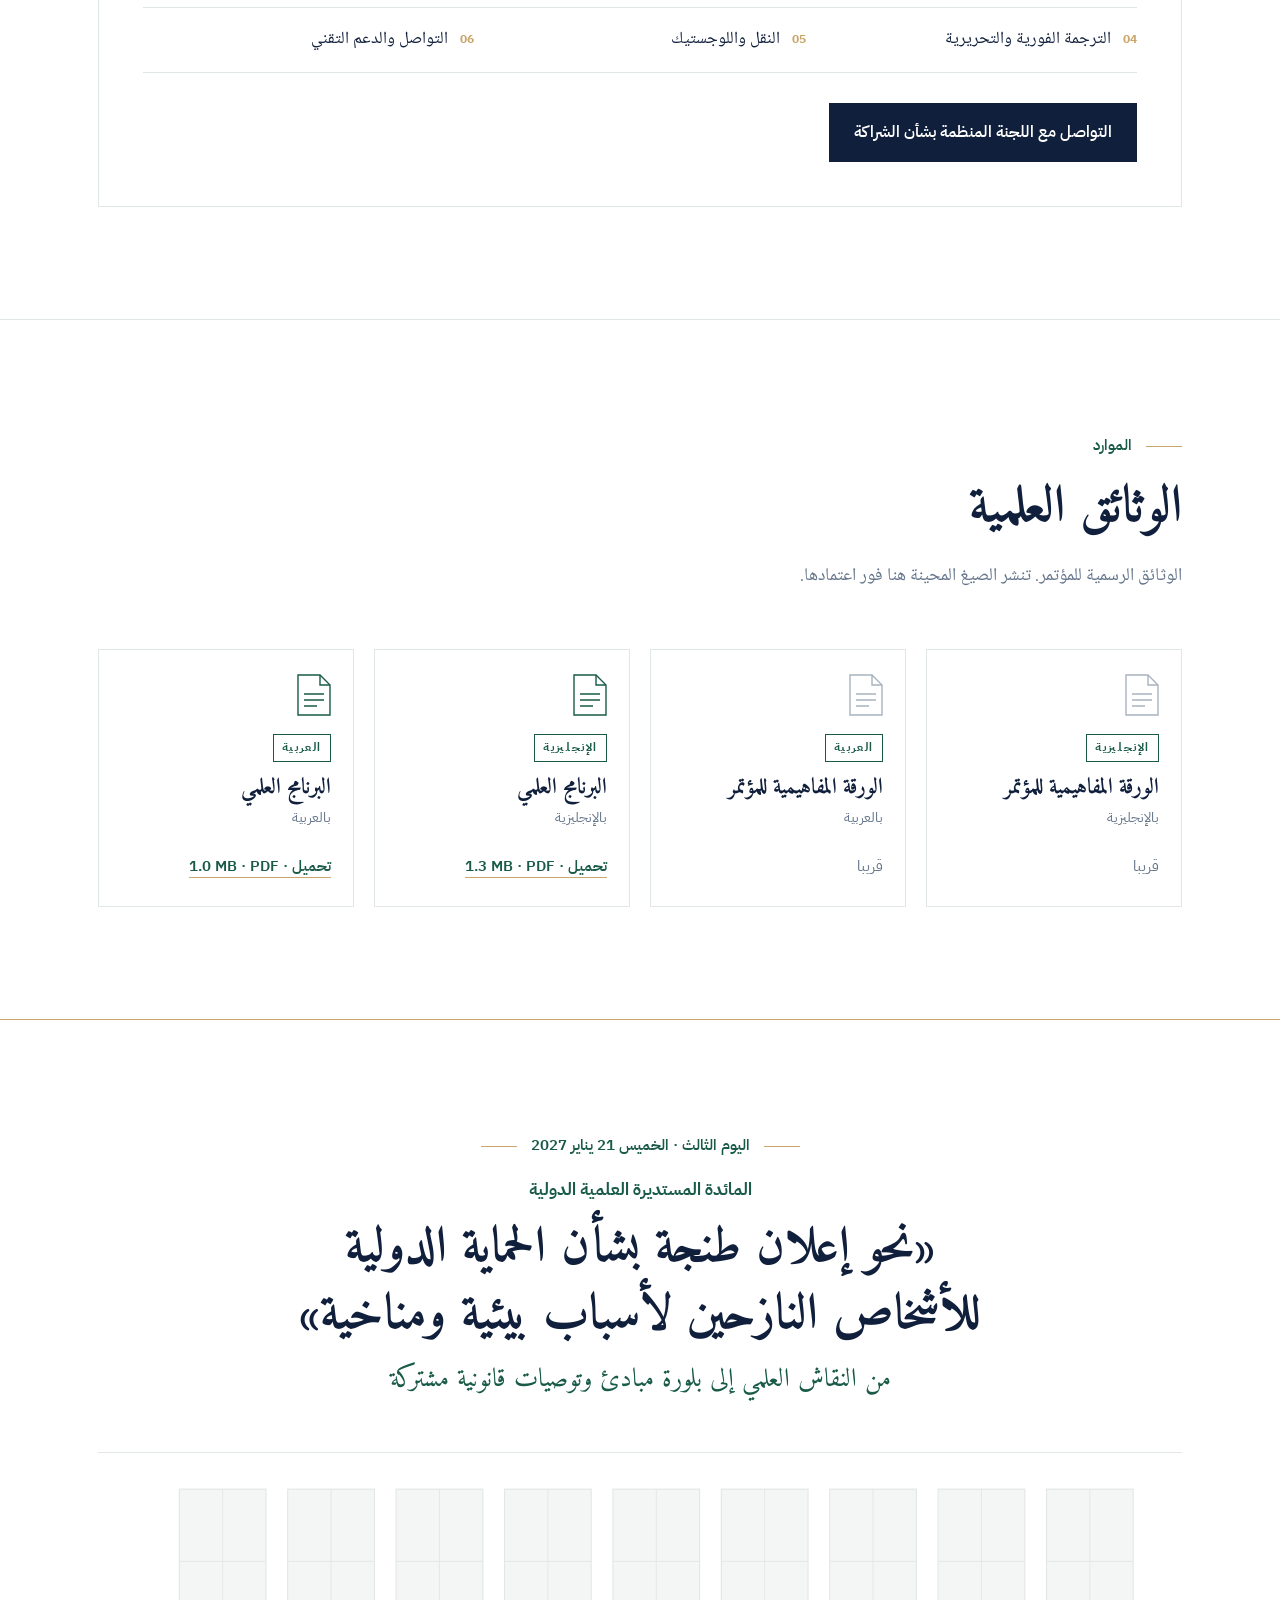
==== commit b89903dd: "Arabic: move Prof. El Ghacham into Presentation 17 (24 presentations)" ====
--- a/ar/index.html
+++ b/ar/index.html
@@ -651,7 +651,7 @@
                 <ol class="talks">
                   <li class="talk"><span class="tm" dir="ltr">09:30–09:50</span><span class="n" aria-hidden="true">17</span>
                     <div> <div class="t">التزامات الدول ومسؤوليتها الدولية عن الأضرار المناخية في ضوء الرأي الاستشاري لمحكمة العدل الدولية لسنة <span class="tm" dir="ltr">2025</span>.</div>
-                      <div class="who"><b>المتدخل:</b> <span class="tbc">في انتظار التأكيد</span>
+                      <div class="who"><b>المتدخل:</b> <span class="nm">الأستاذ مصطفى الغشام</span> — جامعة عبد المالك السعدي، المغرب
                       </div>
                     </div>
                   </li>
@@ -1059,18 +1059,16 @@
           </div>
         </article>
         <article class="sp-card">
-          <div class="portrait empty">
-            <svg class="sil" viewBox="0 0 120 120" aria-hidden="true" fill="none" stroke="currentColor" stroke-width="1.6"><circle cx="60" cy="46" r="20"></circle><path d="M22 112c4-24 20-36 38-36s34 12 38 36"></path>
-            </svg>
+          <div class="portrait"><img src="../assets/img/people/mustapha-el-ghacham.jpg" alt="الأستاذ مصطفى الغشام" loading="lazy">
           </div>
           <div class="sp-body"><span class="slot-n">المداخلة 17 · المحور الرابع</span>
-            <h4 class="spk-name"><span class="tbc">في انتظار التأكيد</span>
-            </h4>
+            <h4 class="spk-name">الأستاذ مصطفى الغشام
+            </h4>
+            <p class="spk-short">أستاذ القانون، كلية العلوم القانونية والسياسية بطنجة، جامعة عبد المالك السعدي، المغرب
+            </p>
           </div>
           <div class="sp-actions">
-            <button type="button" class="sp-btn" data-dlg="abs-talk-17" aria-haspopup="dialog">قراءة الملخص
-            </button>
-            <button type="button" class="sp-btn" data-dlg="pres-talk-17" aria-haspopup="dialog">عرض المداخلة
+            <button type="button" class="sp-btn" data-dlg="bio-elghacham" aria-haspopup="dialog">قراءة النبذة
             </button>
           </div>
         </article>
@@ -1167,20 +1165,6 @@
             <button type="button" class="sp-btn" data-dlg="abs-talk-24" aria-haspopup="dialog">قراءة الملخص
             </button>
             <button type="button" class="sp-btn" data-dlg="pres-talk-24" aria-haspopup="dialog">عرض المداخلة
-            </button>
-          </div>
-        </article>
-        <article class="sp-card">
-          <div class="portrait"><img src="../assets/img/people/mustapha-el-ghacham.jpg" alt="الأستاذ مصطفى الغشام" loading="lazy">
-          </div>
-          <div class="sp-body"><span class="slot-n">المحور الرابع</span>
-            <h4 class="spk-name">الأستاذ مصطفى الغشام
-            </h4>
-            <p class="spk-short">أستاذ القانون، كلية العلوم القانونية والسياسية بطنجة، جامعة عبد المالك السعدي، المغرب
-            </p>
-          </div>
-          <div class="sp-actions">
-            <button type="button" class="sp-btn" data-dlg="bio-elghacham" aria-haspopup="dialog">قراءة النبذة
             </button>
           </div>
         </article>
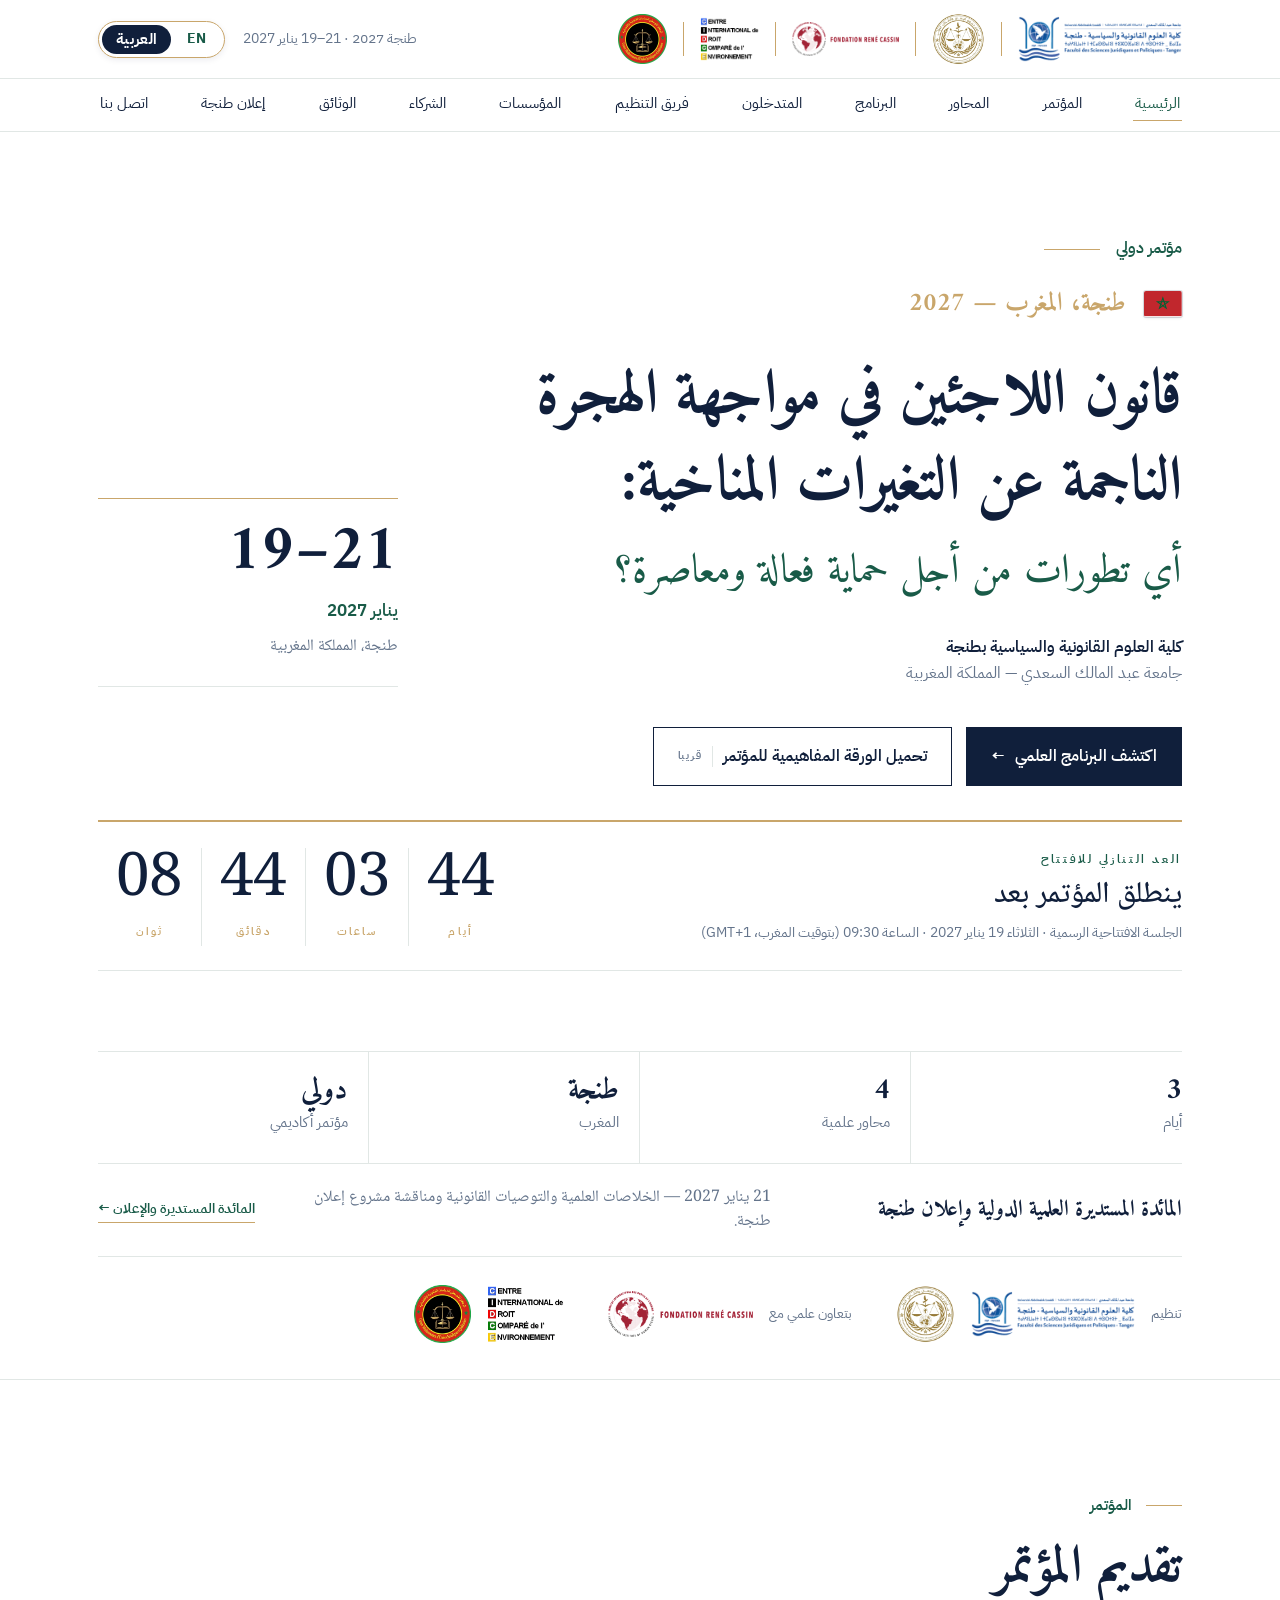
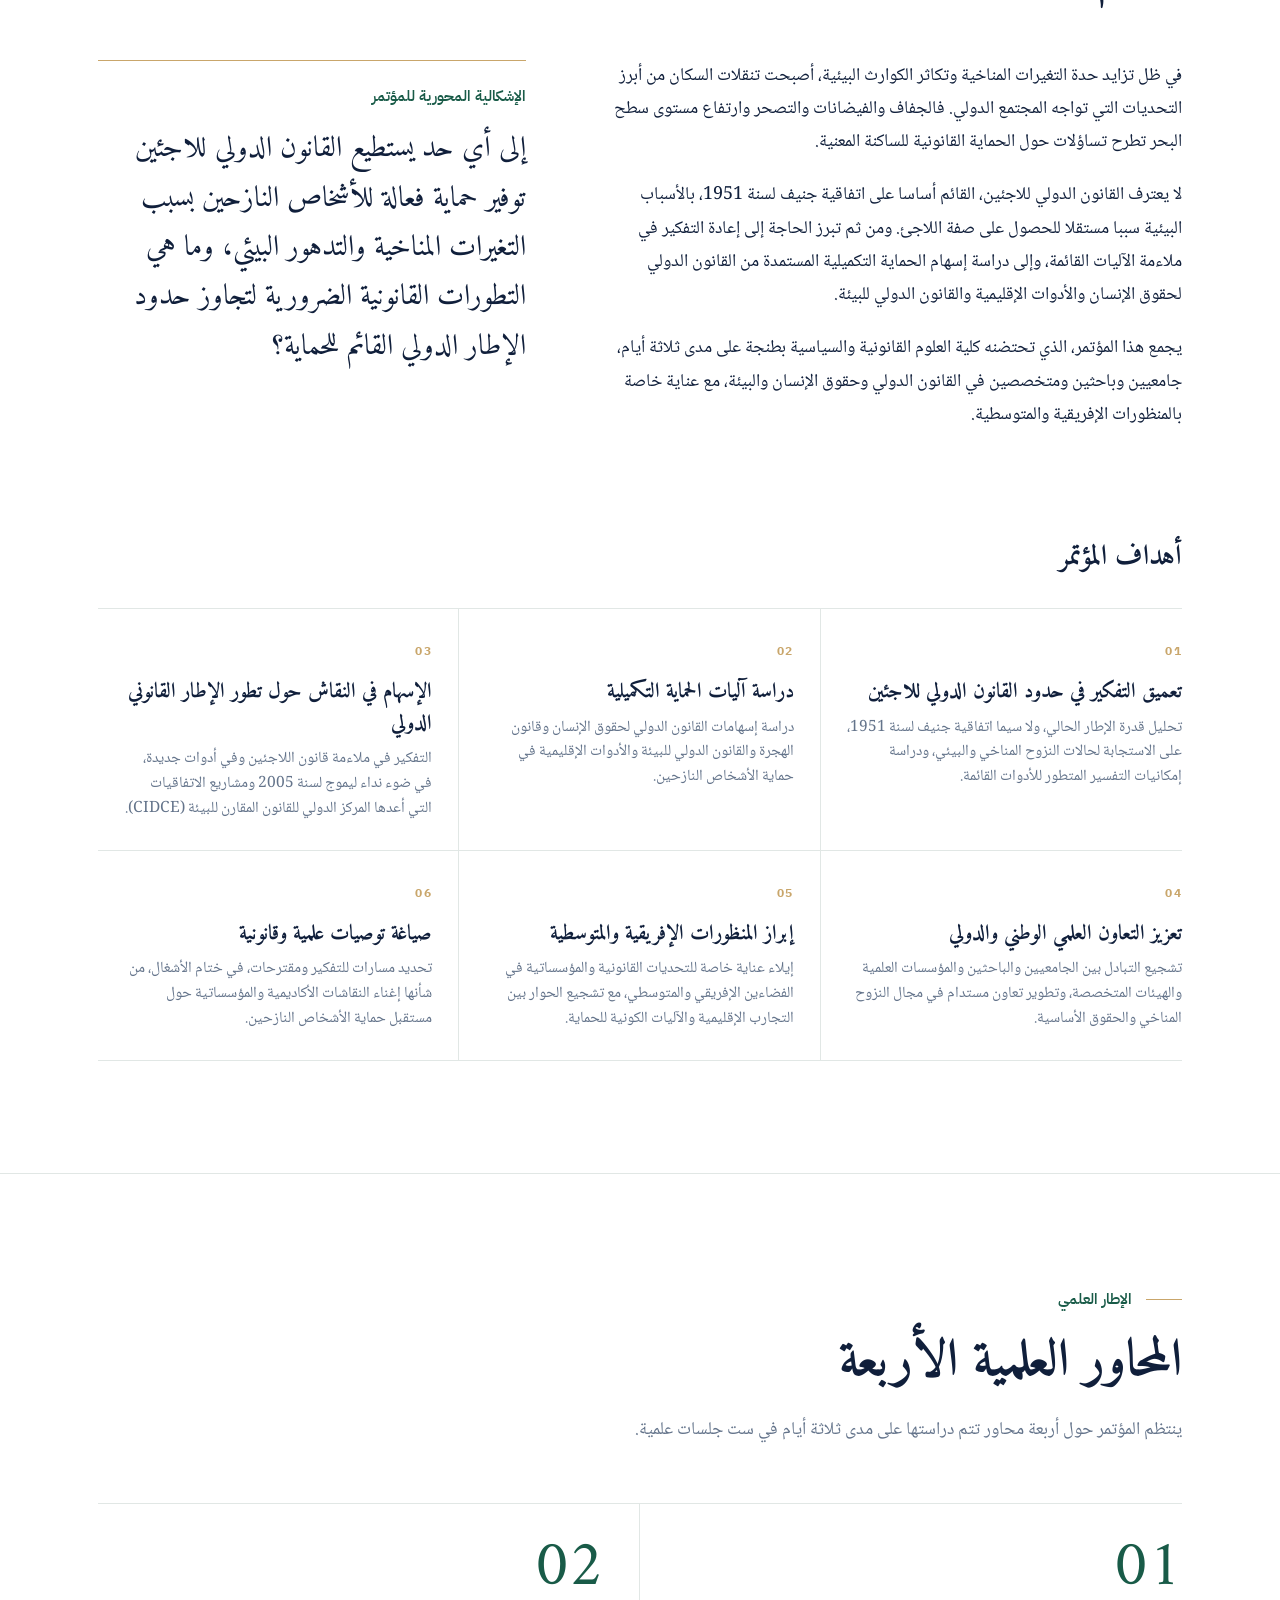
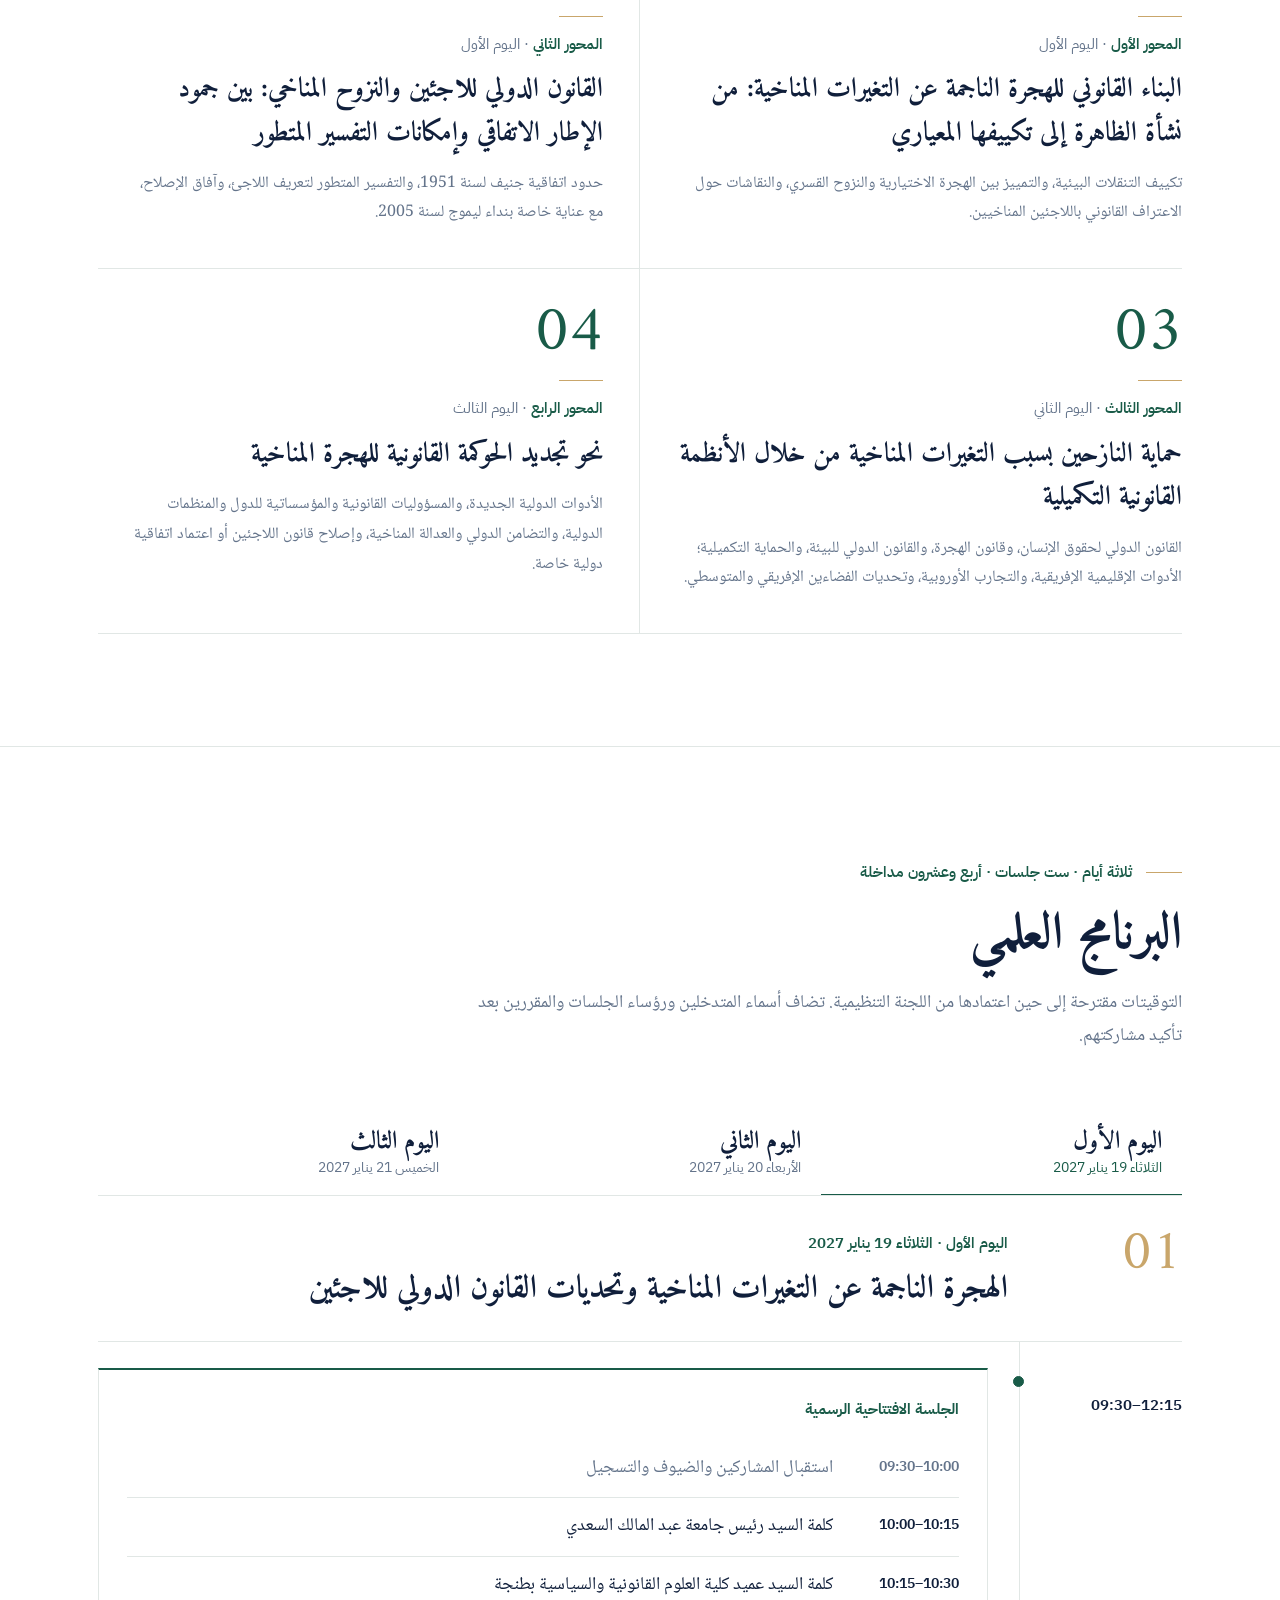
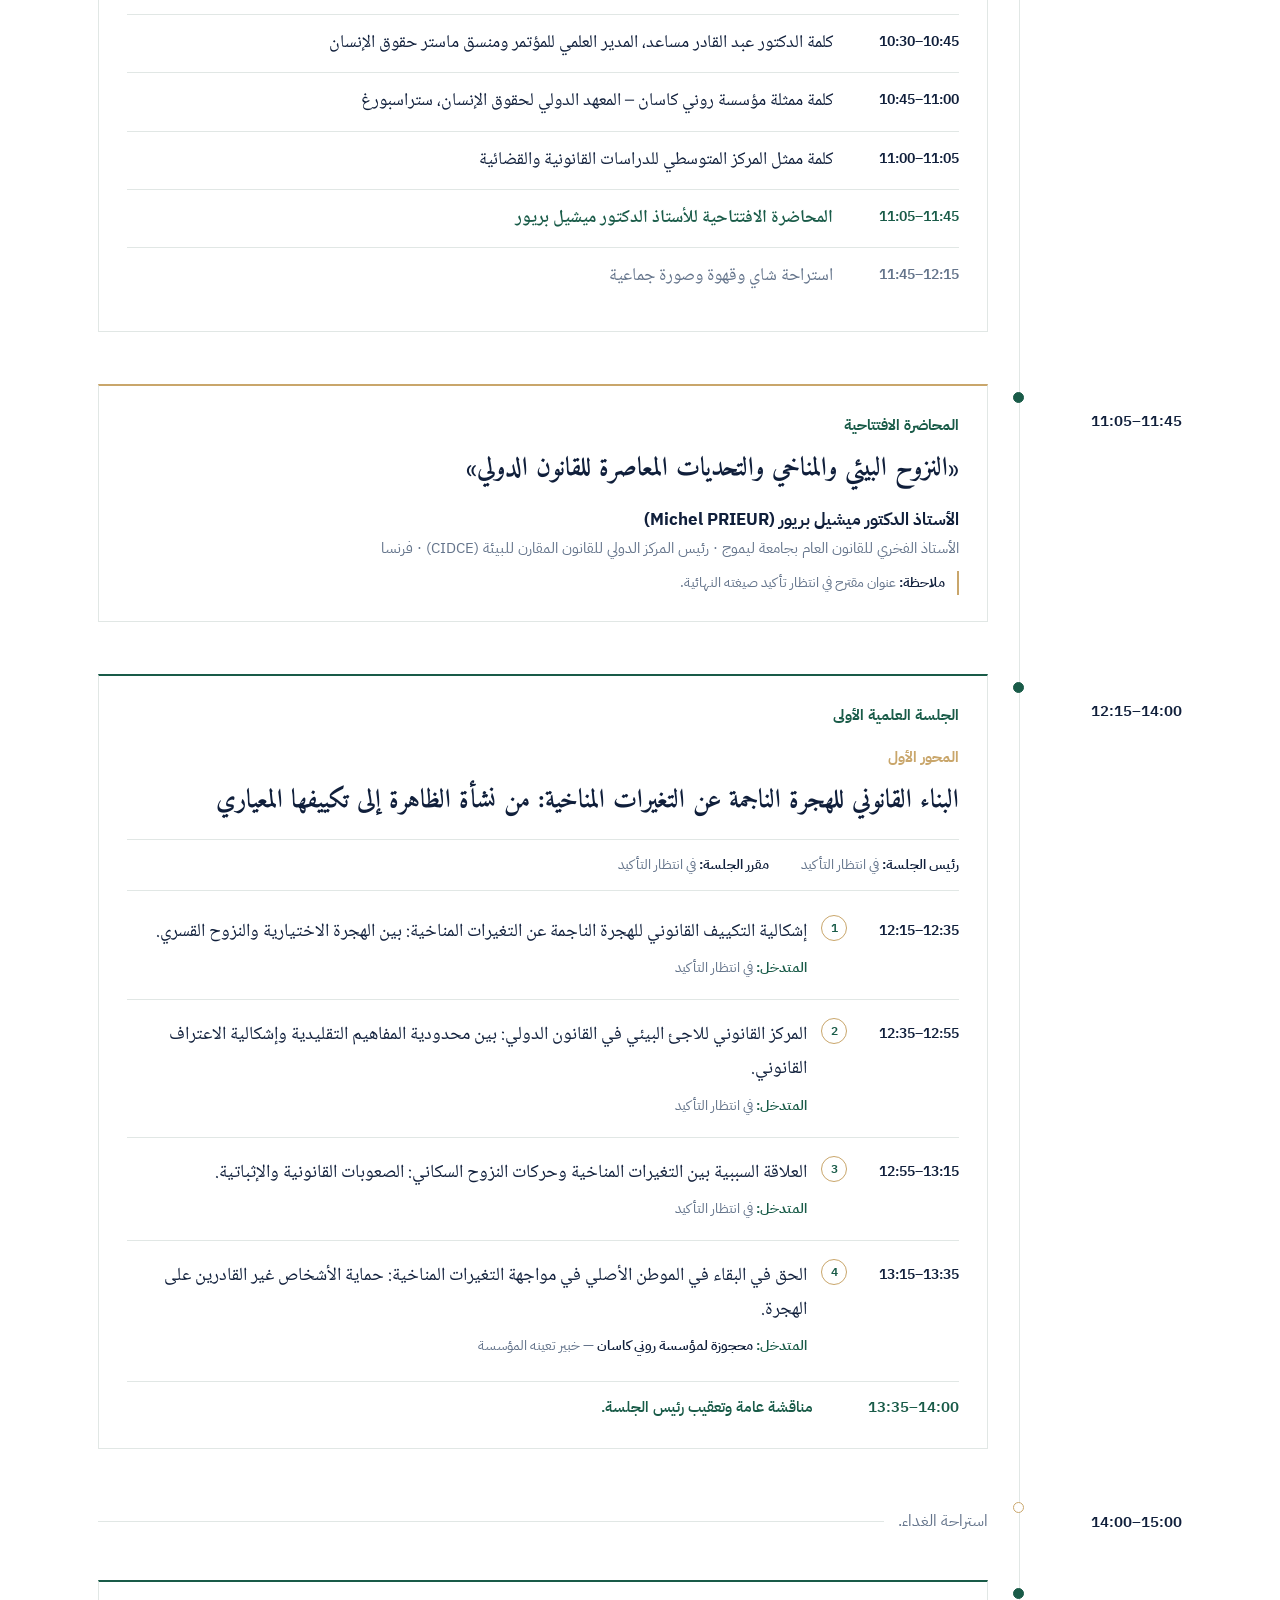
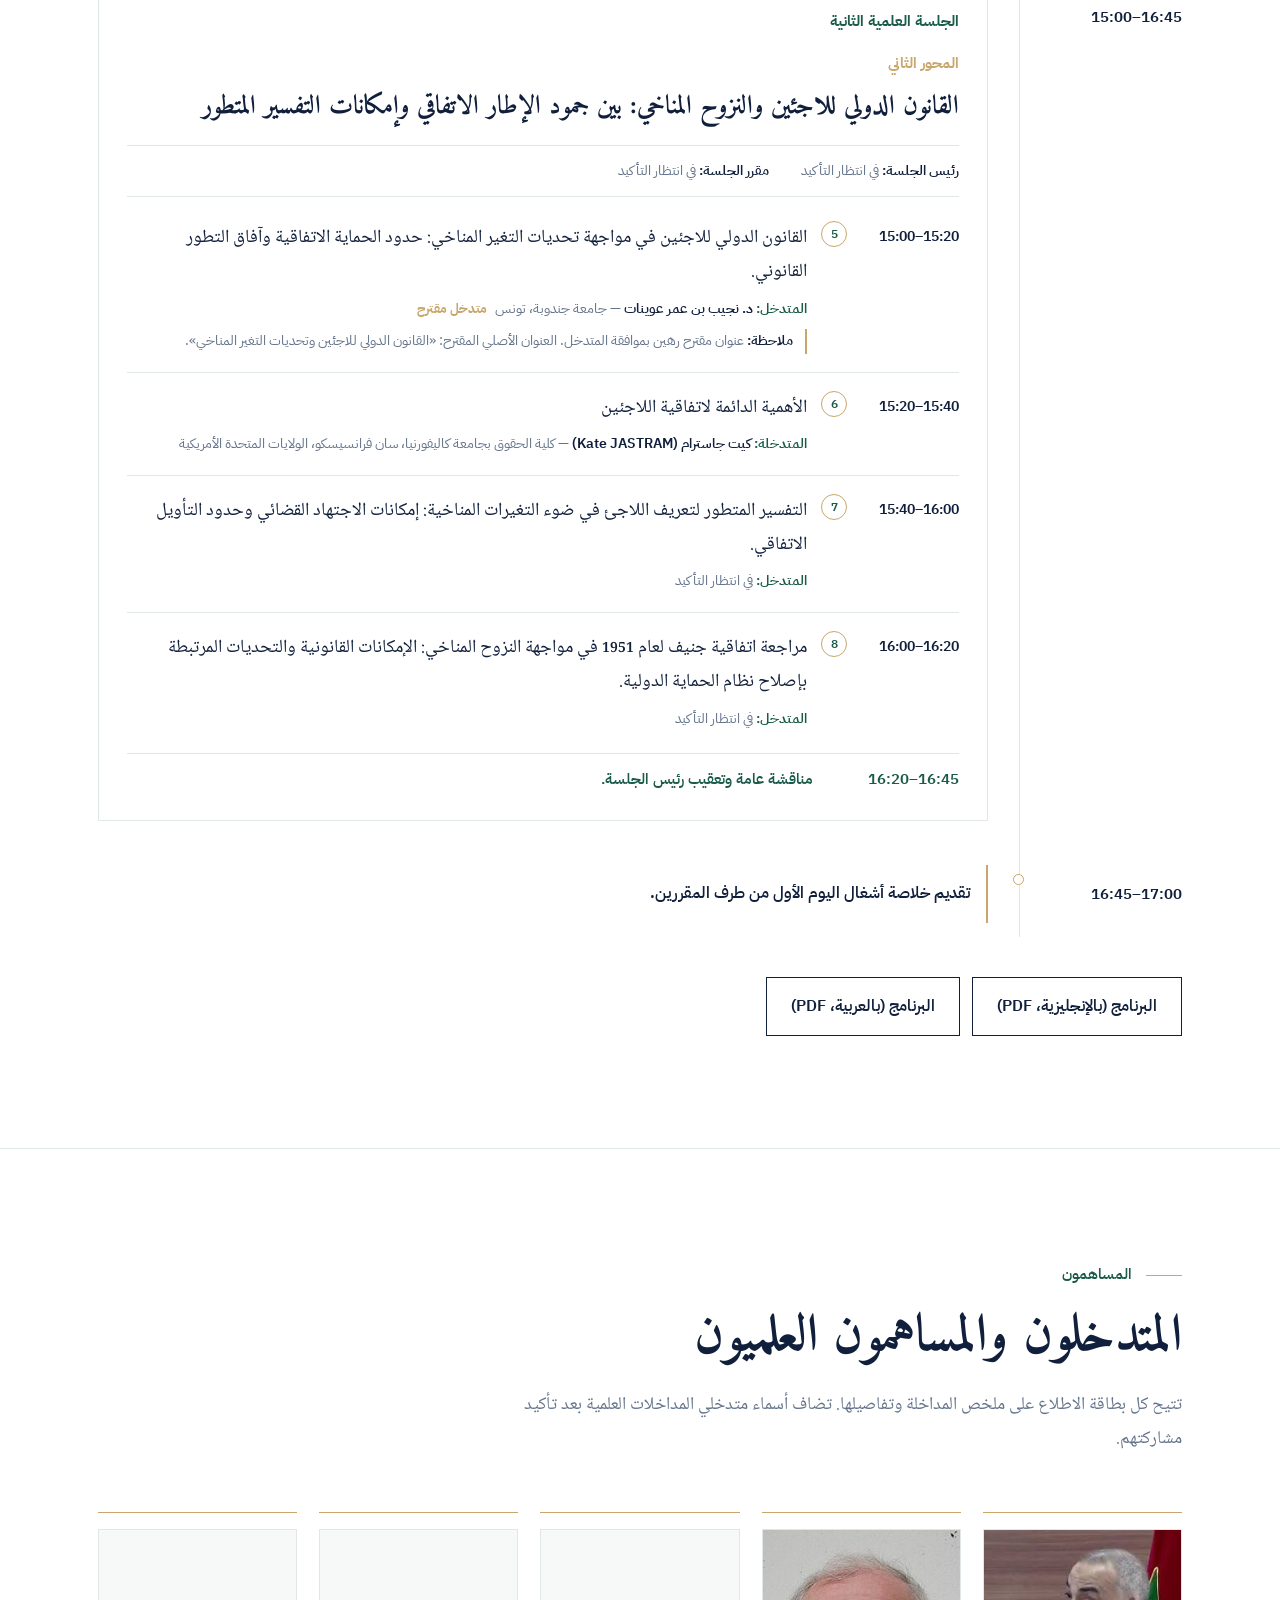
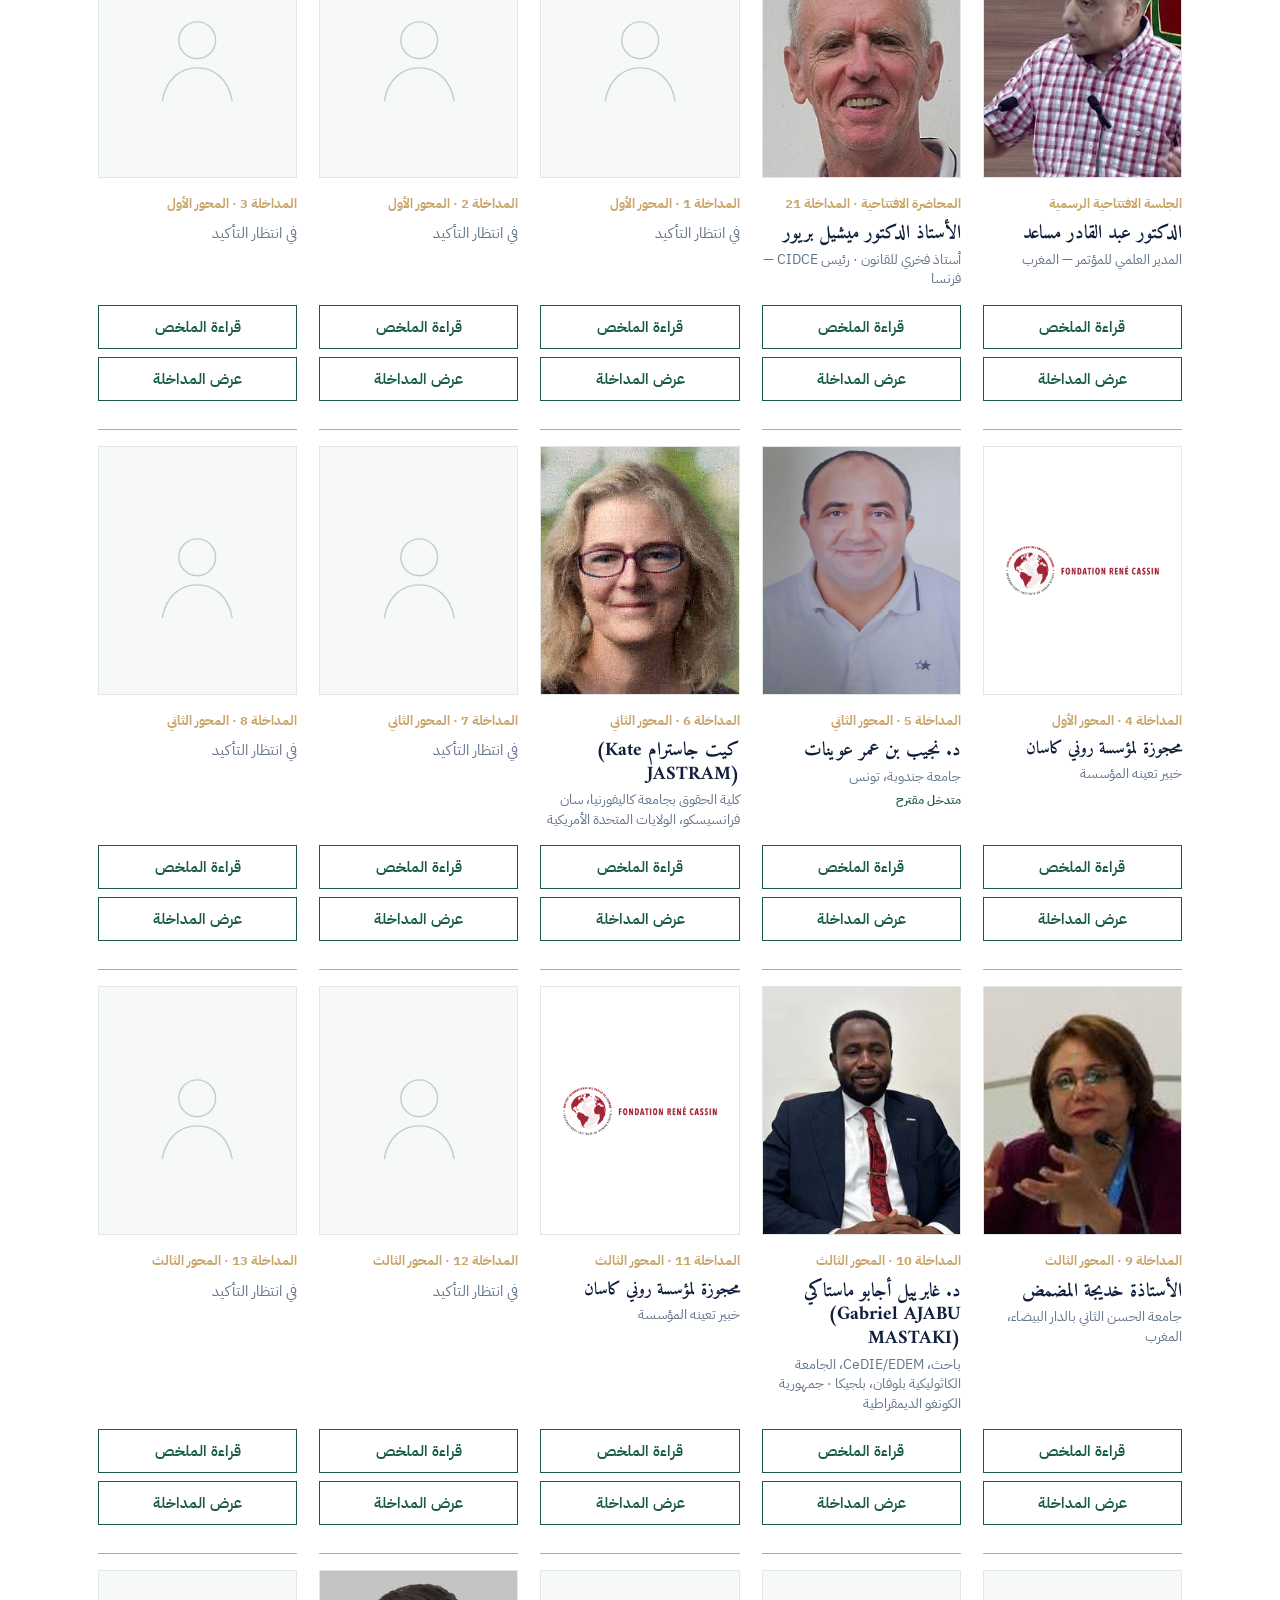
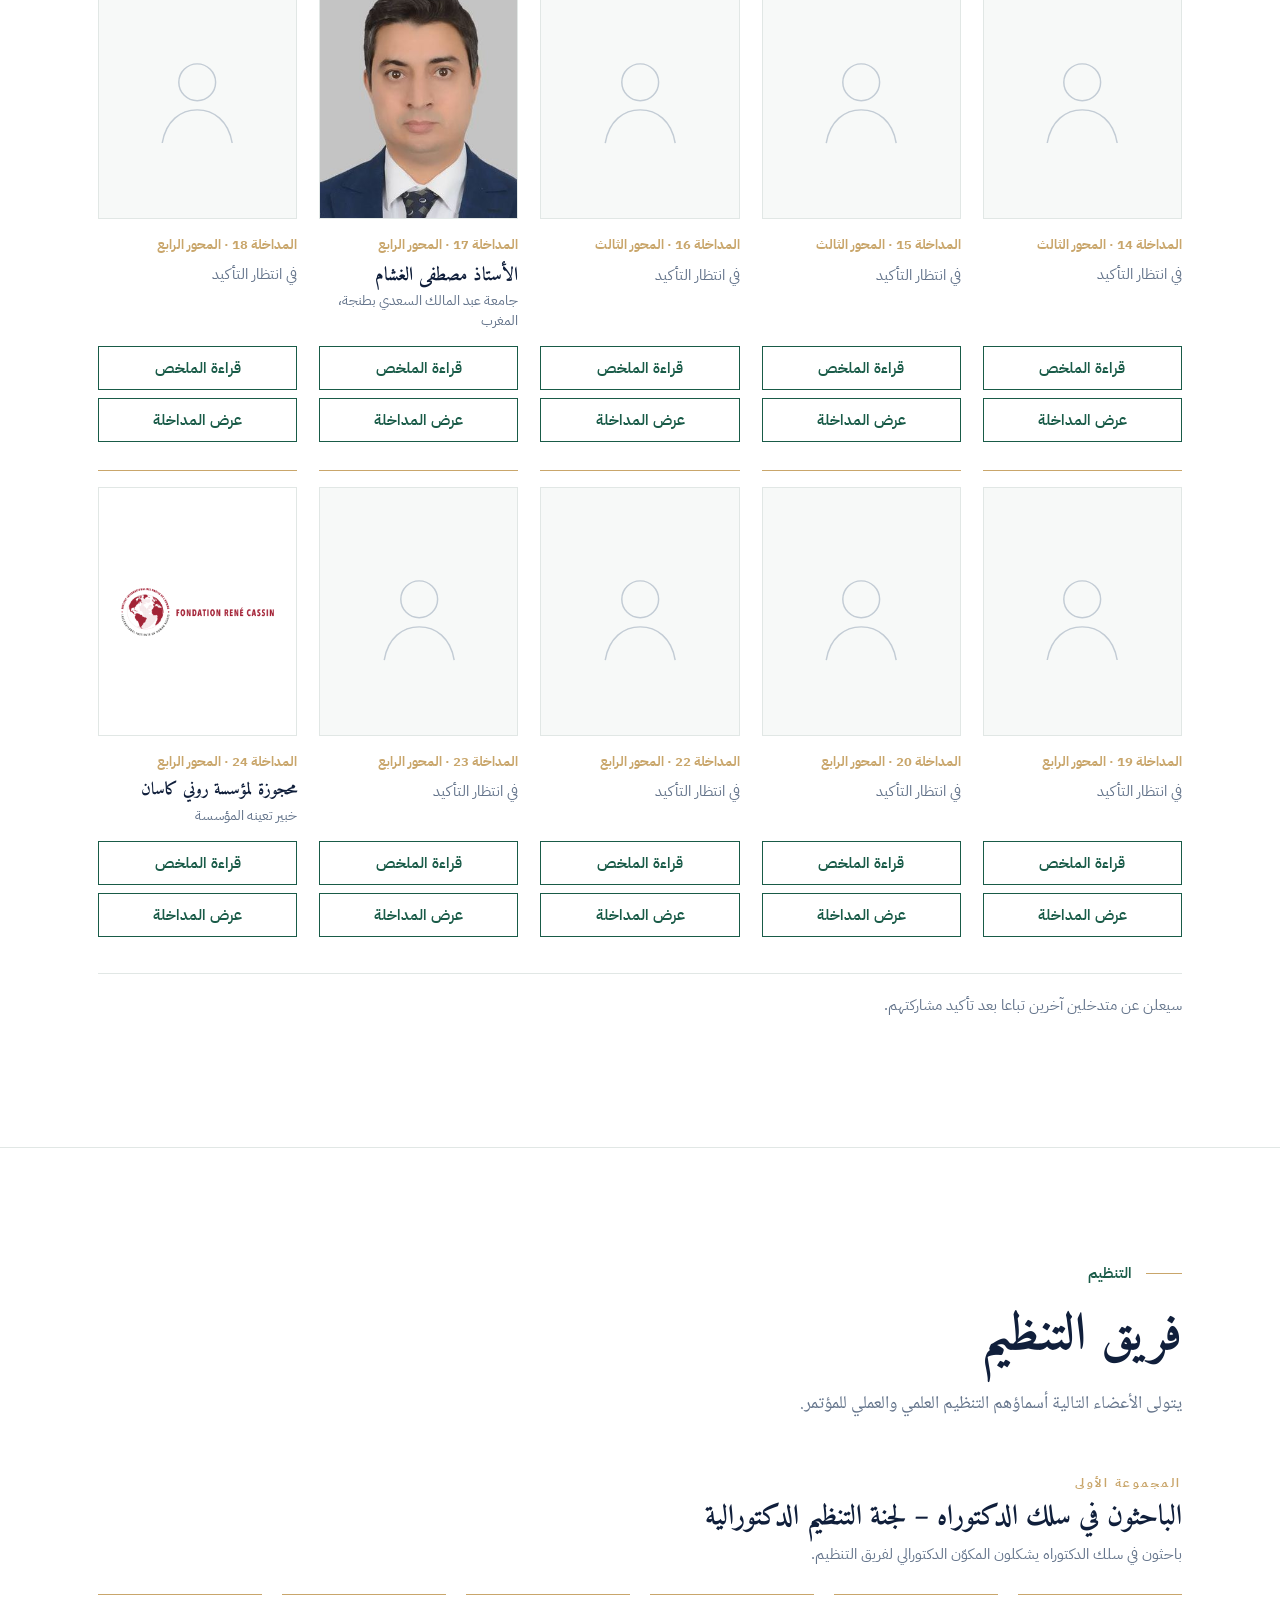
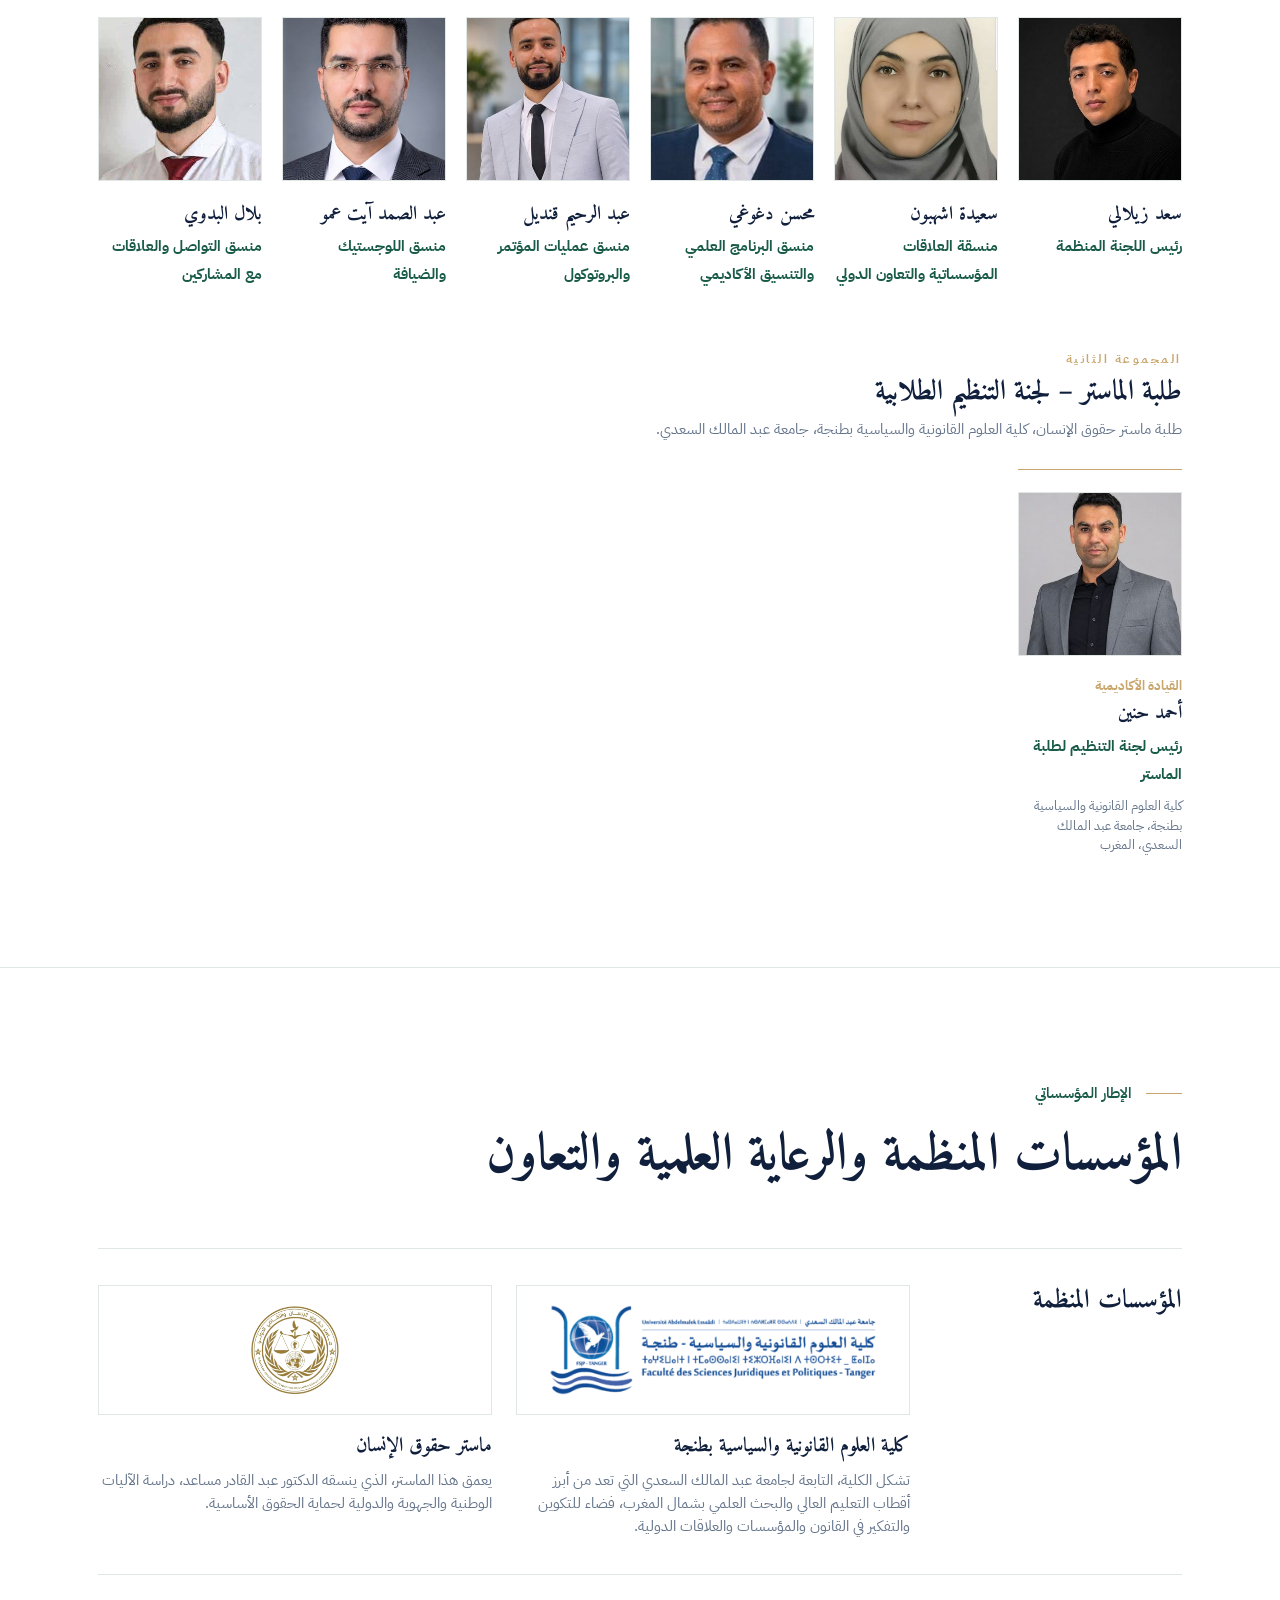
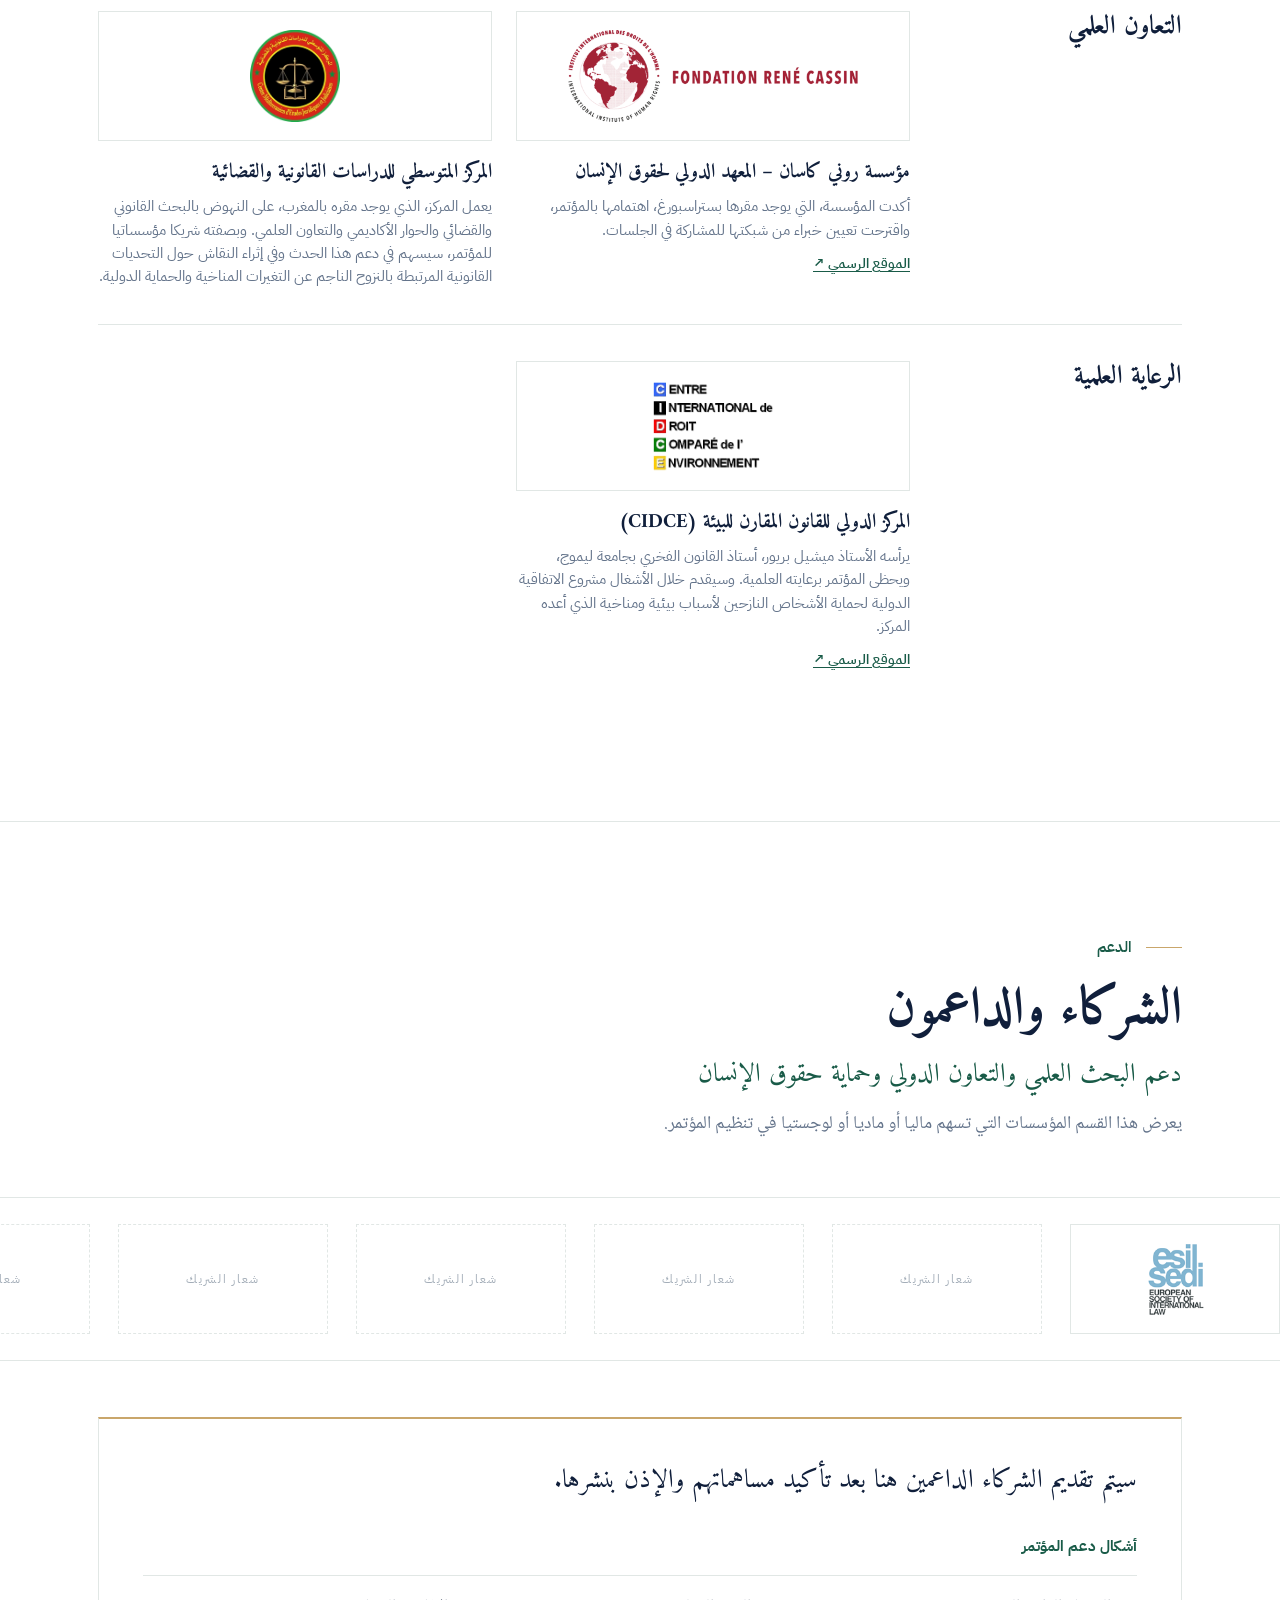
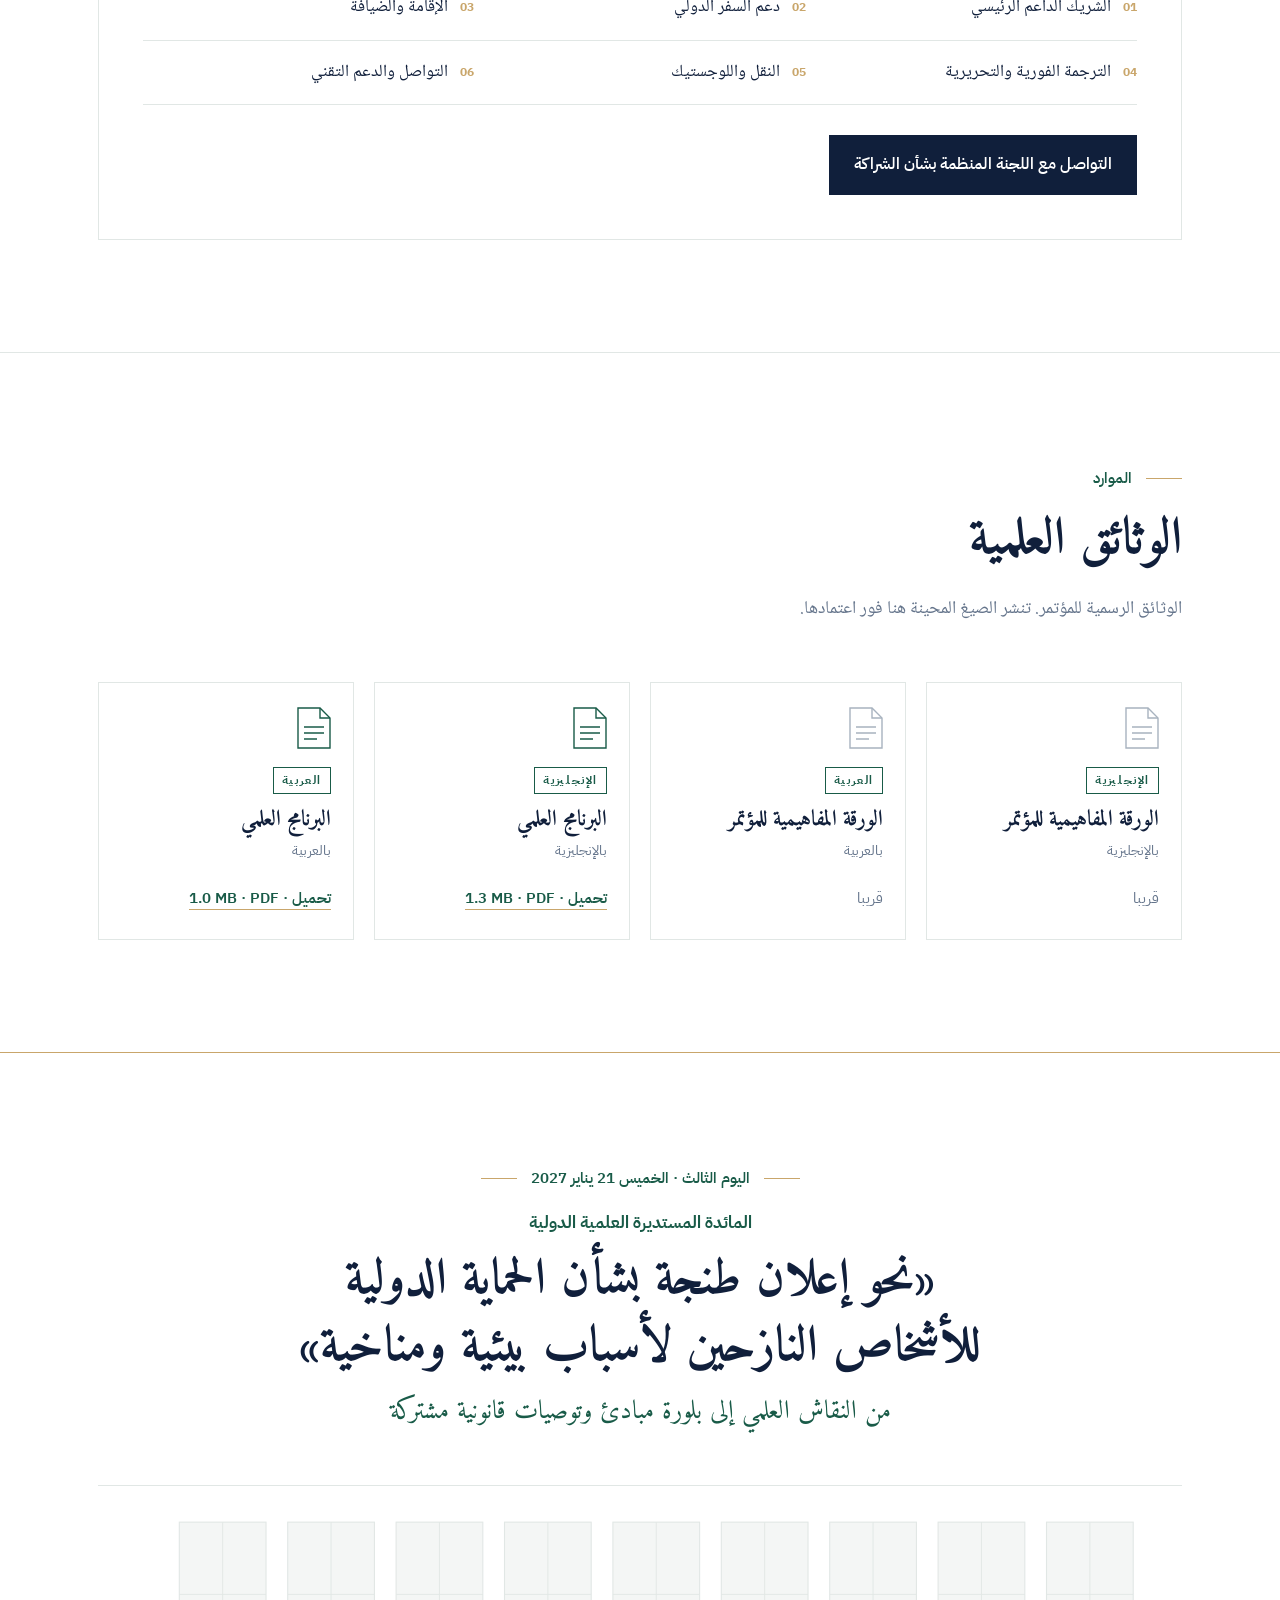
==== commit 2150fef3: "Arabic: El Ghacham abstract/presentation buttons, affiliation" ====
--- a/ar/index.html
+++ b/ar/index.html
@@ -651,7 +651,7 @@
                 <ol class="talks">
                   <li class="talk"><span class="tm" dir="ltr">09:30–09:50</span><span class="n" aria-hidden="true">17</span>
                     <div> <div class="t">التزامات الدول ومسؤوليتها الدولية عن الأضرار المناخية في ضوء الرأي الاستشاري لمحكمة العدل الدولية لسنة <span class="tm" dir="ltr">2025</span>.</div>
-                      <div class="who"><b>المتدخل:</b> <span class="nm">الأستاذ مصطفى الغشام</span> — جامعة عبد المالك السعدي، المغرب
+                      <div class="who"><b>المتدخل:</b> <span class="nm">الأستاذ مصطفى الغشام</span> — جامعة عبد المالك السعدي بطنجة، المغرب
                       </div>
                     </div>
                   </li>
@@ -1064,11 +1064,13 @@
           <div class="sp-body"><span class="slot-n">المداخلة 17 · المحور الرابع</span>
             <h4 class="spk-name">الأستاذ مصطفى الغشام
             </h4>
-            <p class="spk-short">أستاذ القانون، كلية العلوم القانونية والسياسية بطنجة، جامعة عبد المالك السعدي، المغرب
+            <p class="spk-short">جامعة عبد المالك السعدي بطنجة، المغرب
             </p>
           </div>
           <div class="sp-actions">
-            <button type="button" class="sp-btn" data-dlg="bio-elghacham" aria-haspopup="dialog">قراءة النبذة
+            <button type="button" class="sp-btn" data-dlg="abs-talk-17" aria-haspopup="dialog">قراءة الملخص
+            </button>
+            <button type="button" class="sp-btn" data-dlg="pres-talk-17" aria-haspopup="dialog">عرض المداخلة
             </button>
           </div>
         </article>
@@ -1172,30 +1174,6 @@
       <p class="more">سيعلن عن متدخلين آخرين تباعا بعد تأكيد مشاركتهم.
       </p>
     </div>
-    <dialog class="bio" id="bio-elghacham" aria-labelledby="bio-h-elghacham">
-      <button class="bio-close" type="button">إغلاق
-      </button>
-      <div class="bio-in talk-in">
-        <div> <div class="tag">نبذة عن المتدخل</div>
-          <h3 id="bio-h-elghacham">الأستاذ مصطفى الغشام
-          </h3>
-          <div class="dlg-item">
-            <p class="dlg-title">أستاذ القانون، كلية العلوم القانونية والسياسية بطنجة، جامعة عبد المالك السعدي، المغرب
-            </p>
-            <dl class="dlg-dl">
-              <dt>المحور العلمي
-              </dt>
-              <dd>المحور الرابع — نحو تجديد الحوكمة القانونية للهجرة المناخية
-              </dd>
-            </dl>
-            <div class="dlg-abs">
-              <p>مصطفى الغشام أستاذ القانون بكلية العلوم القانونية والسياسية بطنجة، جامعة عبد المالك السعدي، المغرب. وهو أيضا رئيس المركز المتوسطي للدراسات القانونية والقضائية (CMEJJ). وتنصب أنشطته الأكاديمية على البحث القانوني والدراسات القضائية والمستجدات المعاصرة في القانون المغربي. ويسهم، من خلال التدريس والبحث وانخراطه المؤسساتي، في إغناء الحوار الأكاديمي والنهوض بالبحث القانوني.
-              </p>
-            </div>
-          </div>
-        </div>
-      </div>
-    </dialog>
     <dialog class="bio" id="abs-abdelkader-moussaid" aria-labelledby="abs-h-abdelkader-moussaid">
       <button class="bio-close" type="button">إغلاق
       </button>
@@ -2062,13 +2040,19 @@
       </button>
       <div class="bio-in talk-in">
         <div> <div class="tag">قراءة الملخص</div>
-          <h3 id="abs-h-talk-17"><span class="tbc">في انتظار التأكيد</span>
+          <h3 id="abs-h-talk-17">الأستاذ مصطفى الغشام
           </h3>
           <div class="dlg-item">
             <p class="dlg-title">التزامات الدول ومسؤوليتها الدولية عن الأضرار المناخية في ضوء الرأي الاستشاري لمحكمة العدل الدولية لسنة <span class="tm" dir="ltr">2025</span>.
             </p>
             <p class="soon-msg">الملخص قريبا.
             </p>
+            <div class="dlg-abs">
+              <p><strong>نبذة عن المتدخل</strong>
+              </p>
+              <p>مصطفى الغشام أستاذ القانون بكلية العلوم القانونية والسياسية بطنجة، جامعة عبد المالك السعدي، المغرب. وهو أيضا رئيس المركز المتوسطي للدراسات القانونية والقضائية (CMEJJ). وتنصب أنشطته الأكاديمية على البحث القانوني والدراسات القضائية والمستجدات المعاصرة في القانون المغربي. ويسهم، من خلال التدريس والبحث وانخراطه المؤسساتي، في إغناء الحوار الأكاديمي والنهوض بالبحث القانوني.
+              </p>
+            </div>
           </div>
         </div>
       </div>
@@ -2078,7 +2062,7 @@
       </button>
       <div class="bio-in talk-in">
         <div> <div class="tag">عرض المداخلة</div>
-          <h3 id="pres-h-talk-17"><span class="tbc">في انتظار التأكيد</span>
+          <h3 id="pres-h-talk-17">الأستاذ مصطفى الغشام
           </h3>
           <div class="dlg-item">
             <p class="dlg-title">التزامات الدول ومسؤوليتها الدولية عن الأضرار المناخية في ضوء الرأي الاستشاري لمحكمة العدل الدولية لسنة <span class="tm" dir="ltr">2025</span>.
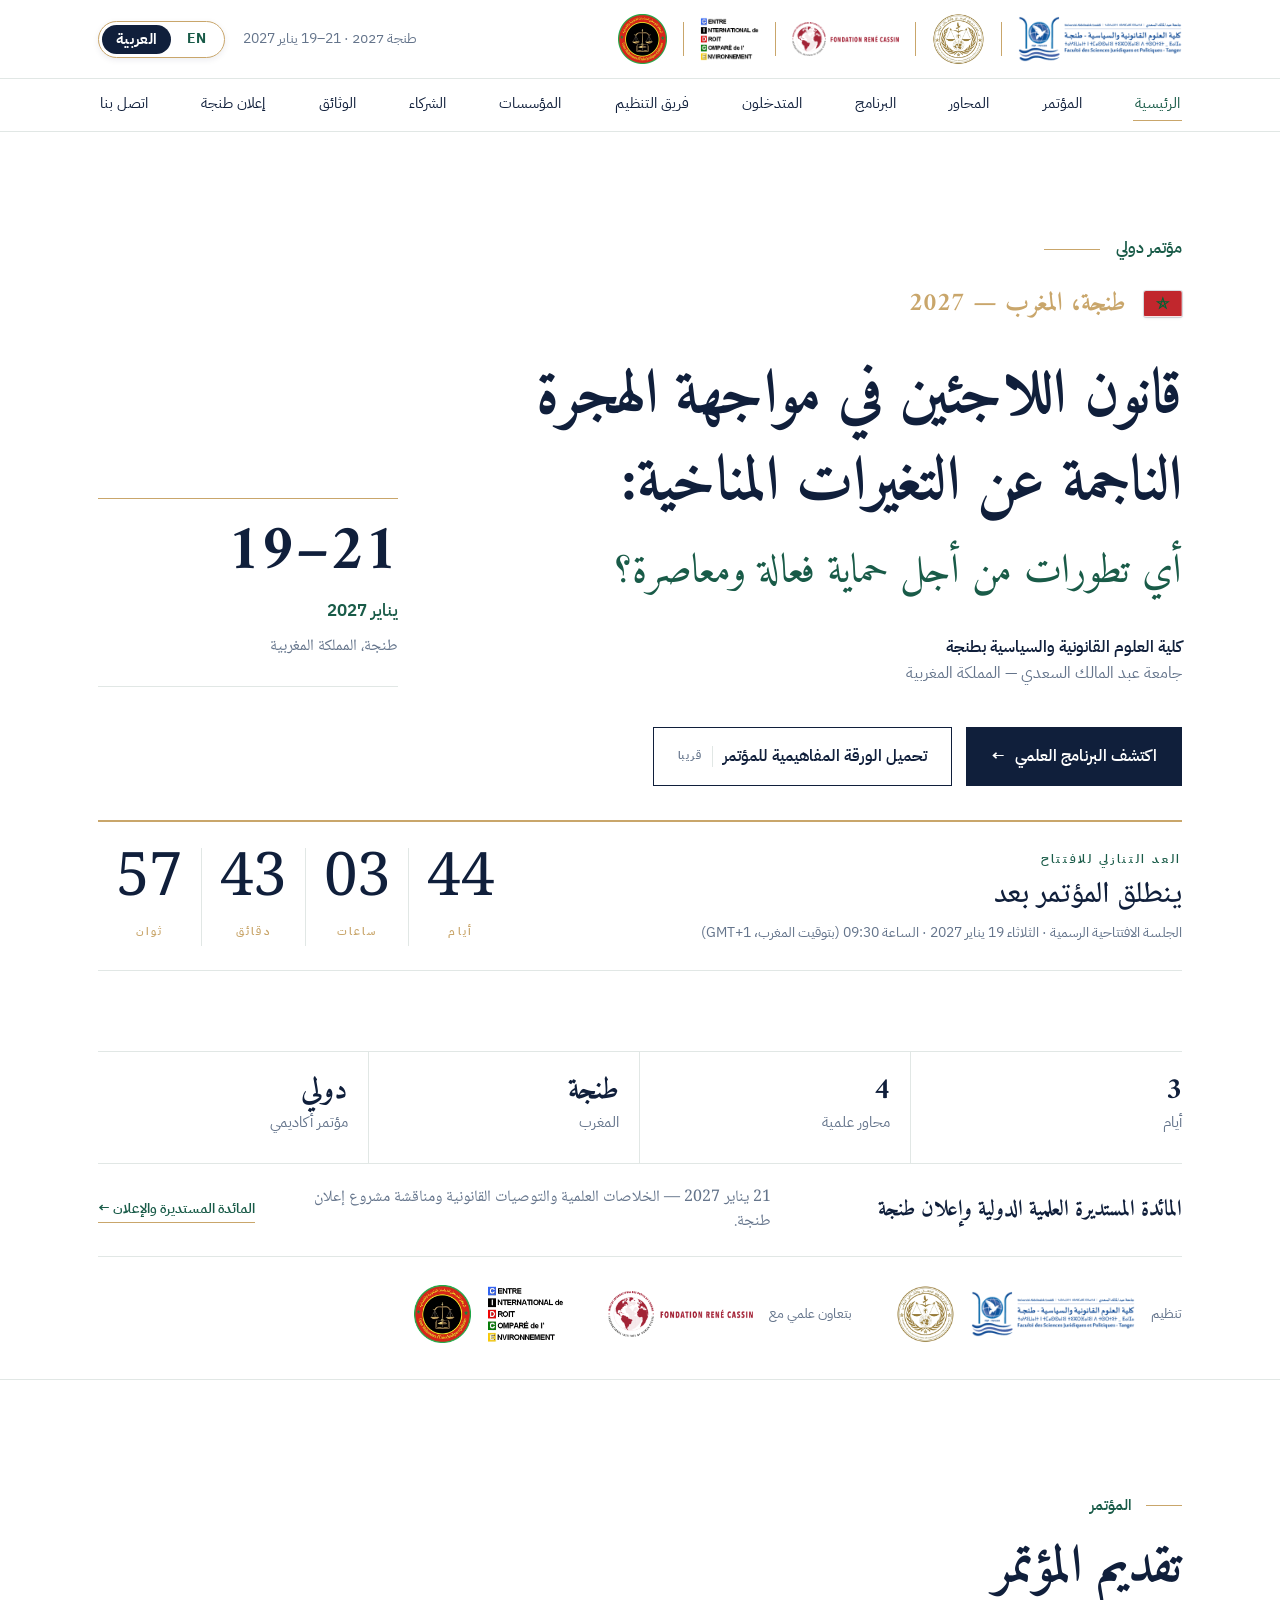
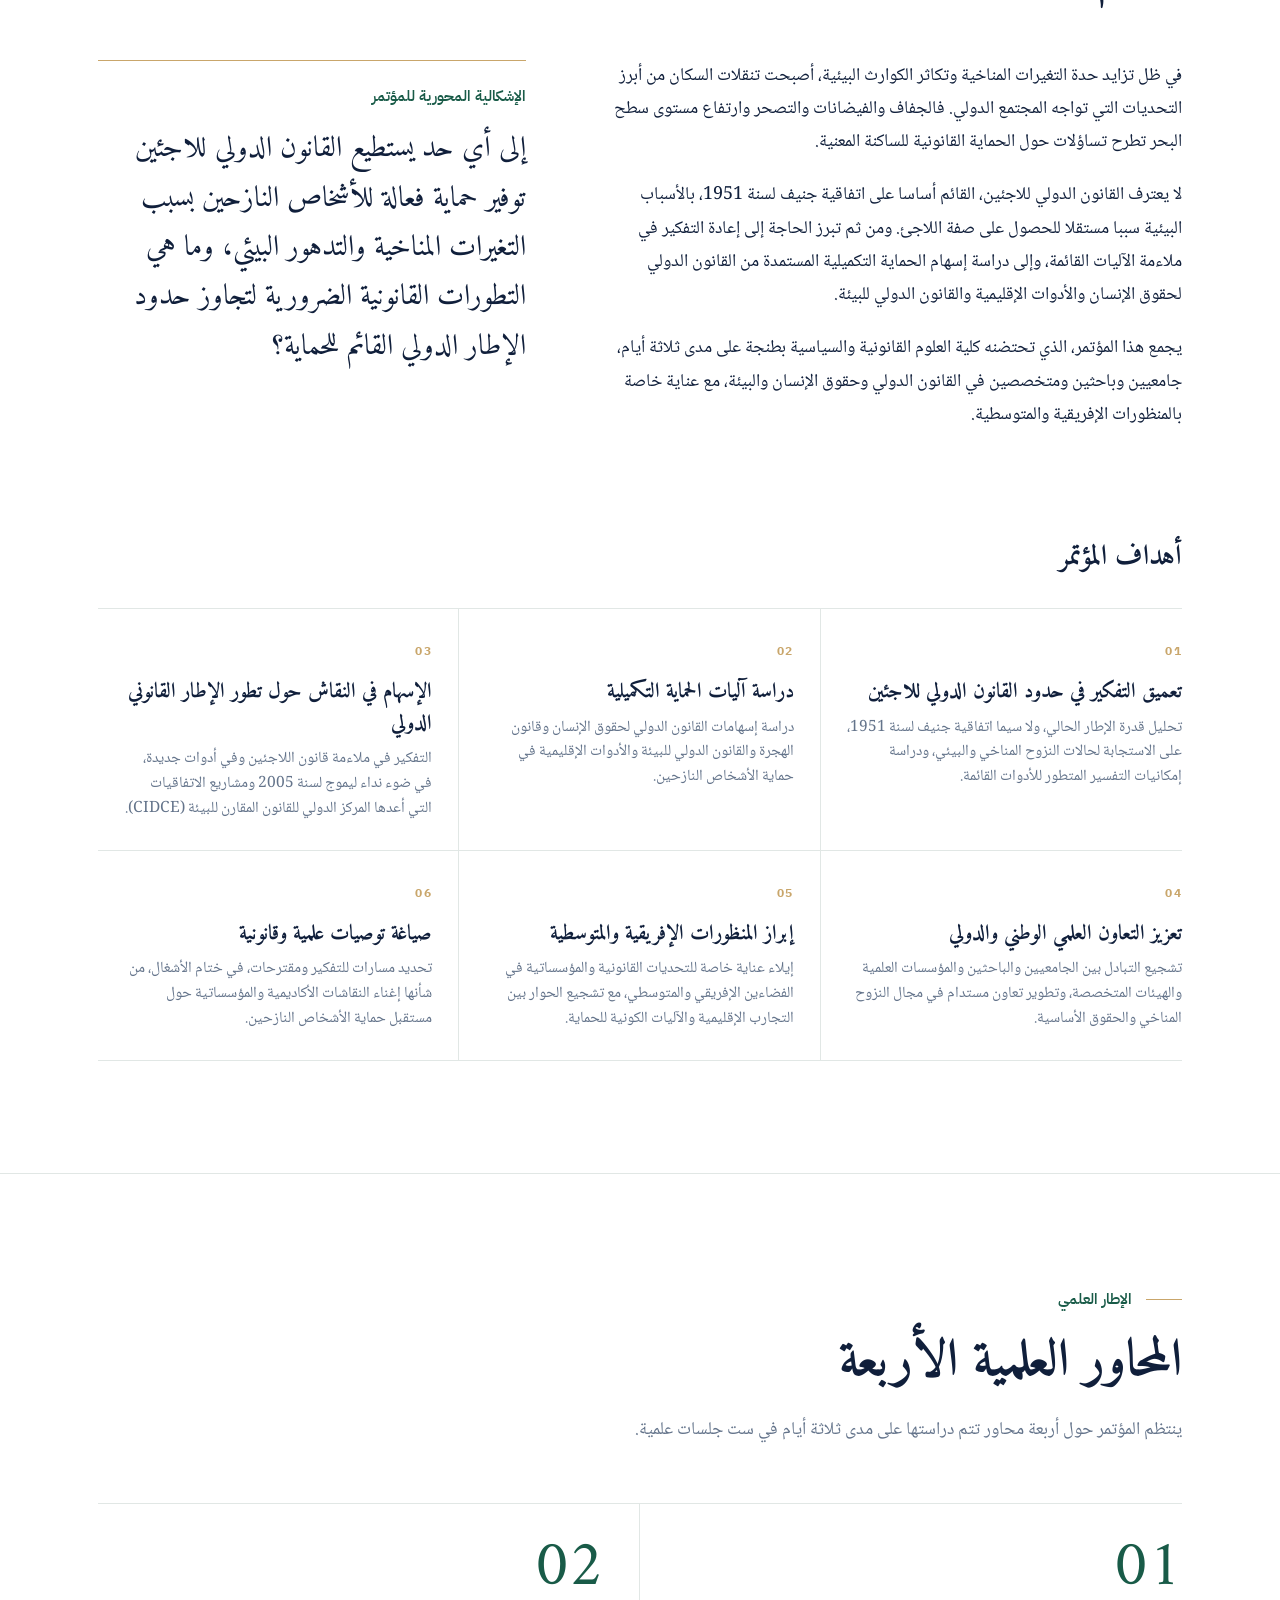
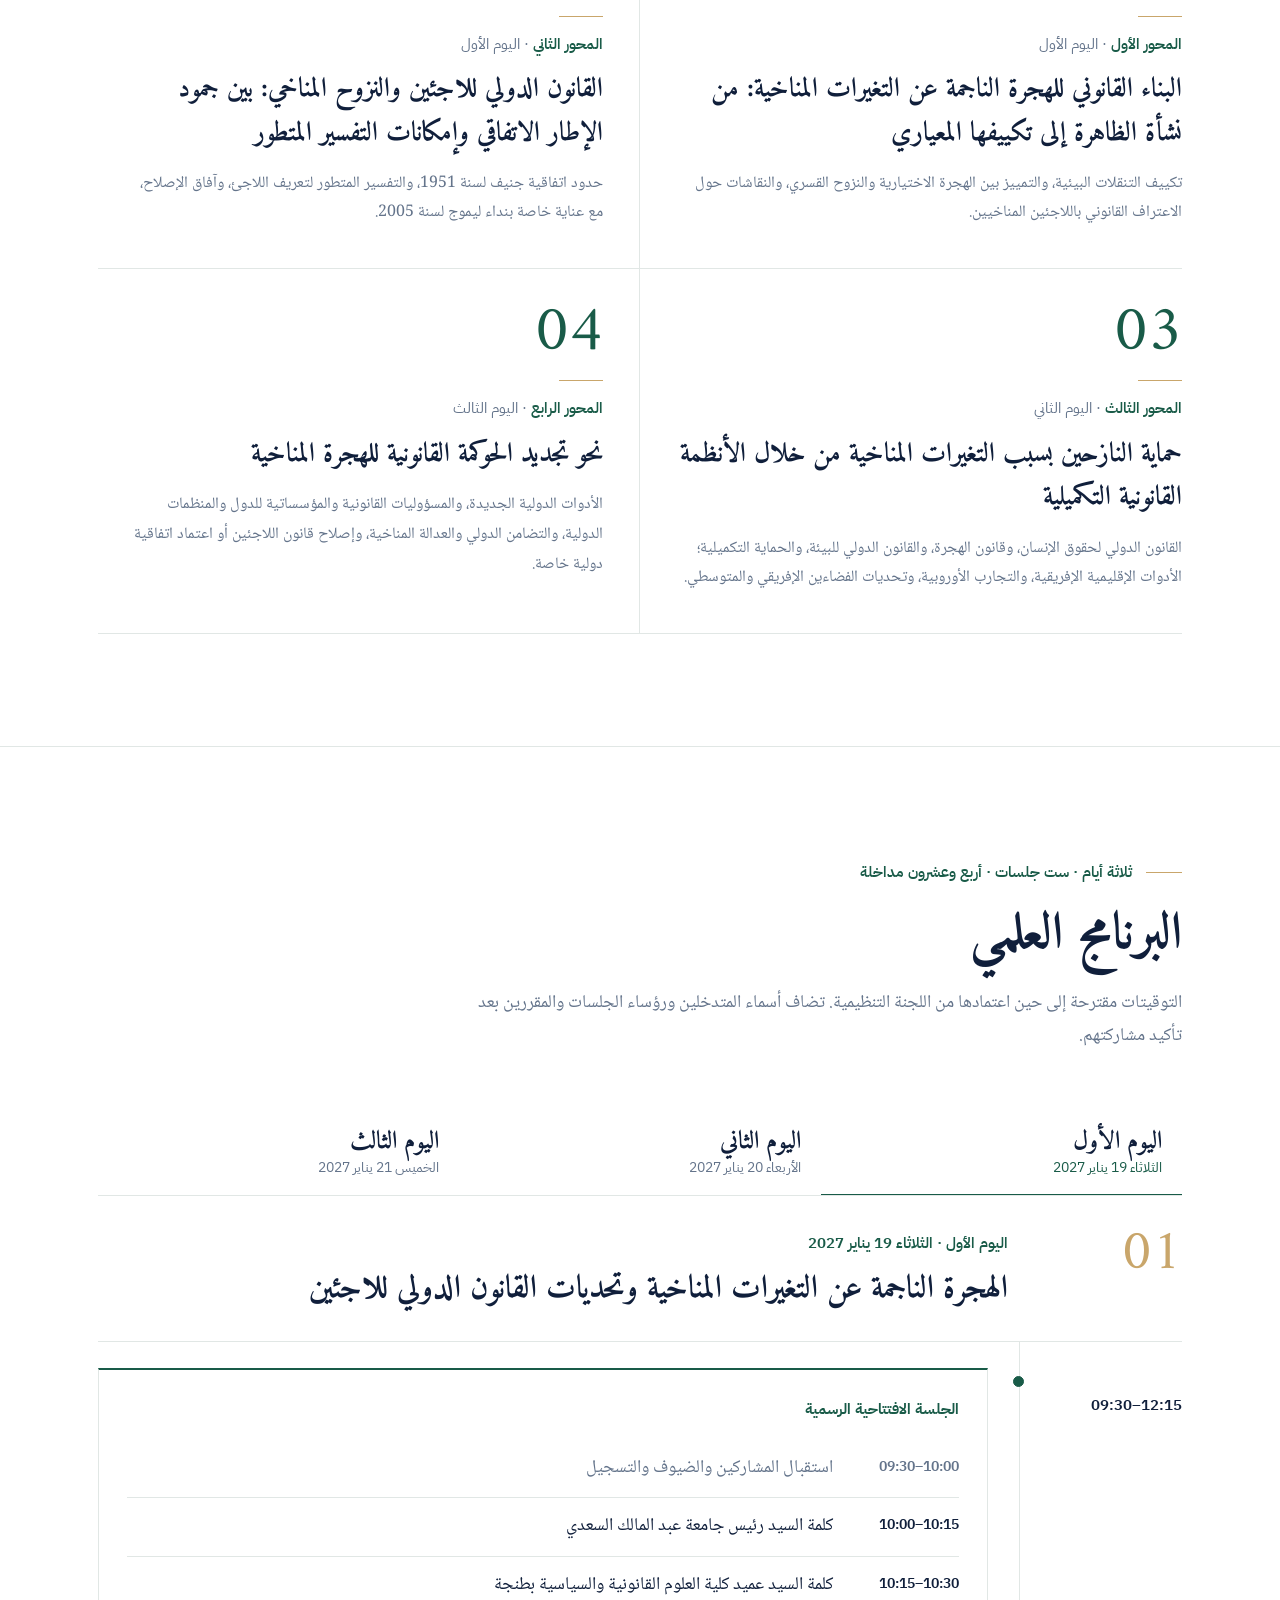
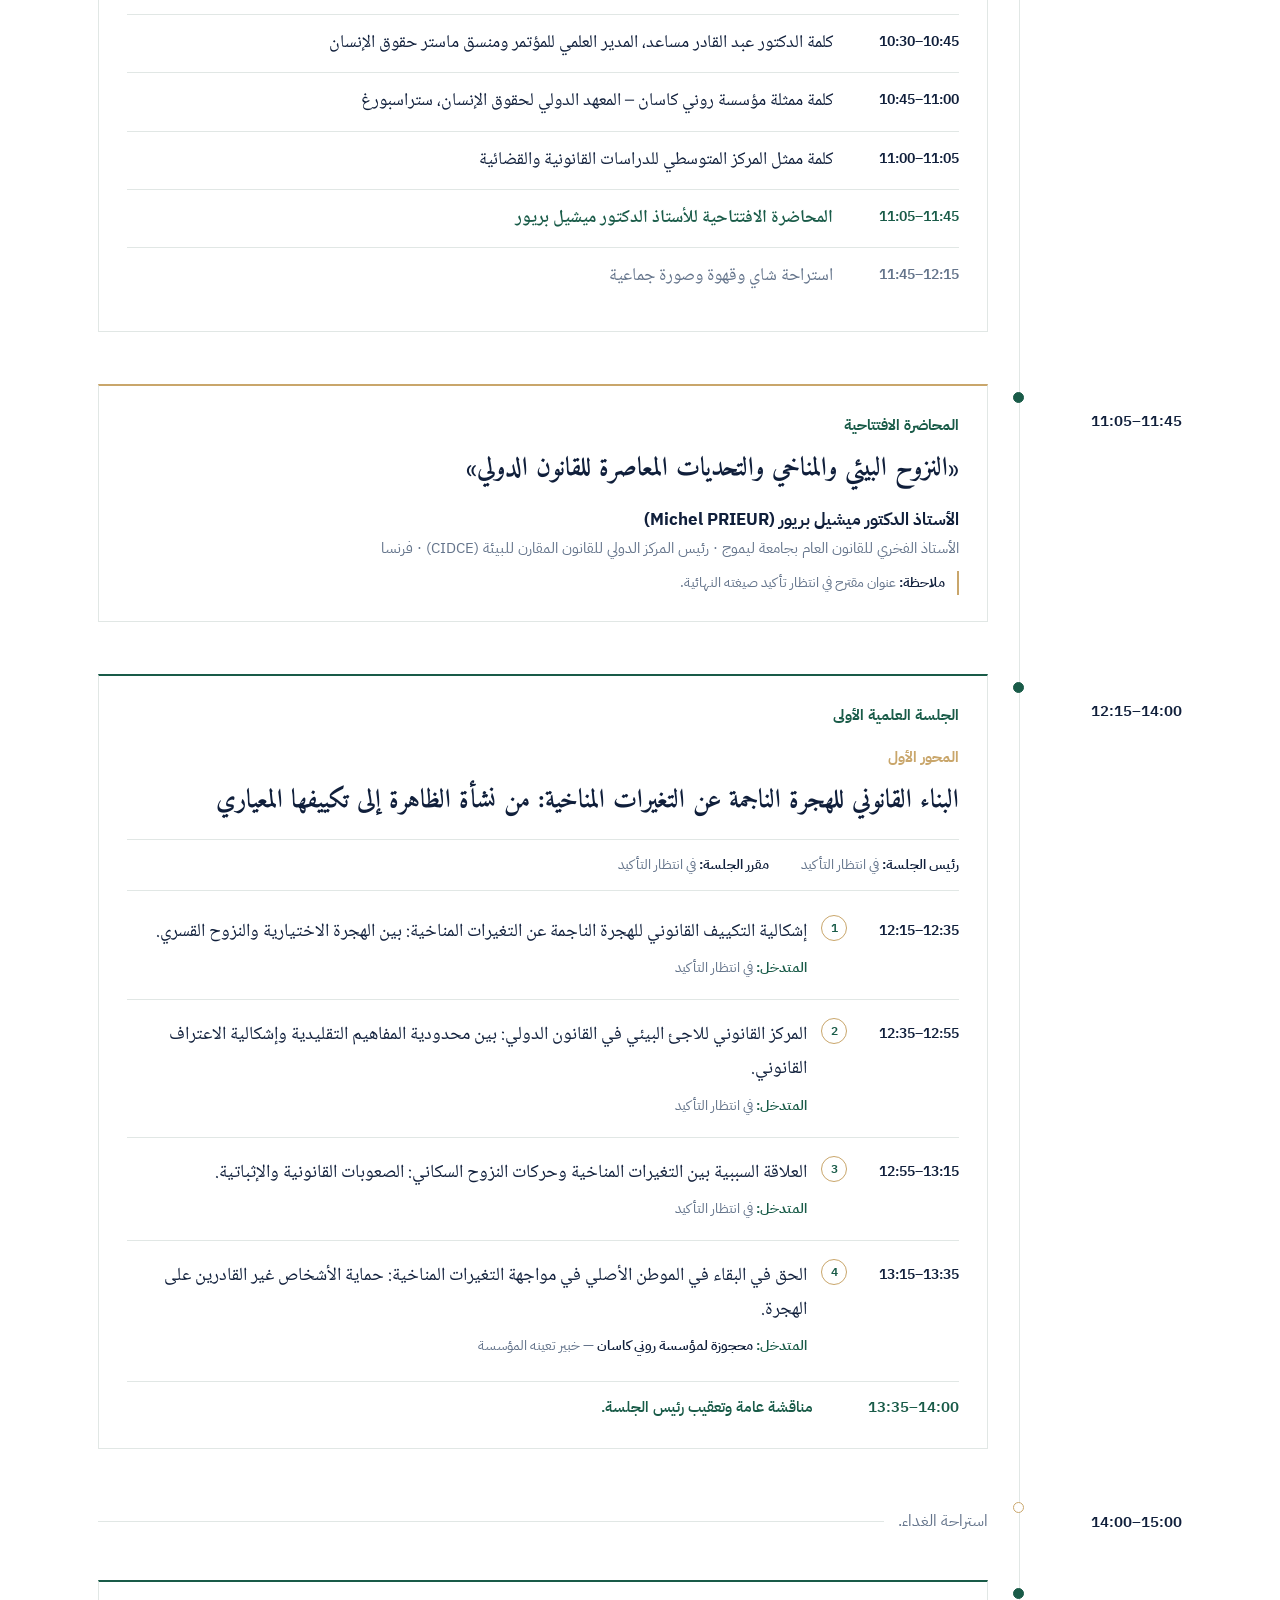
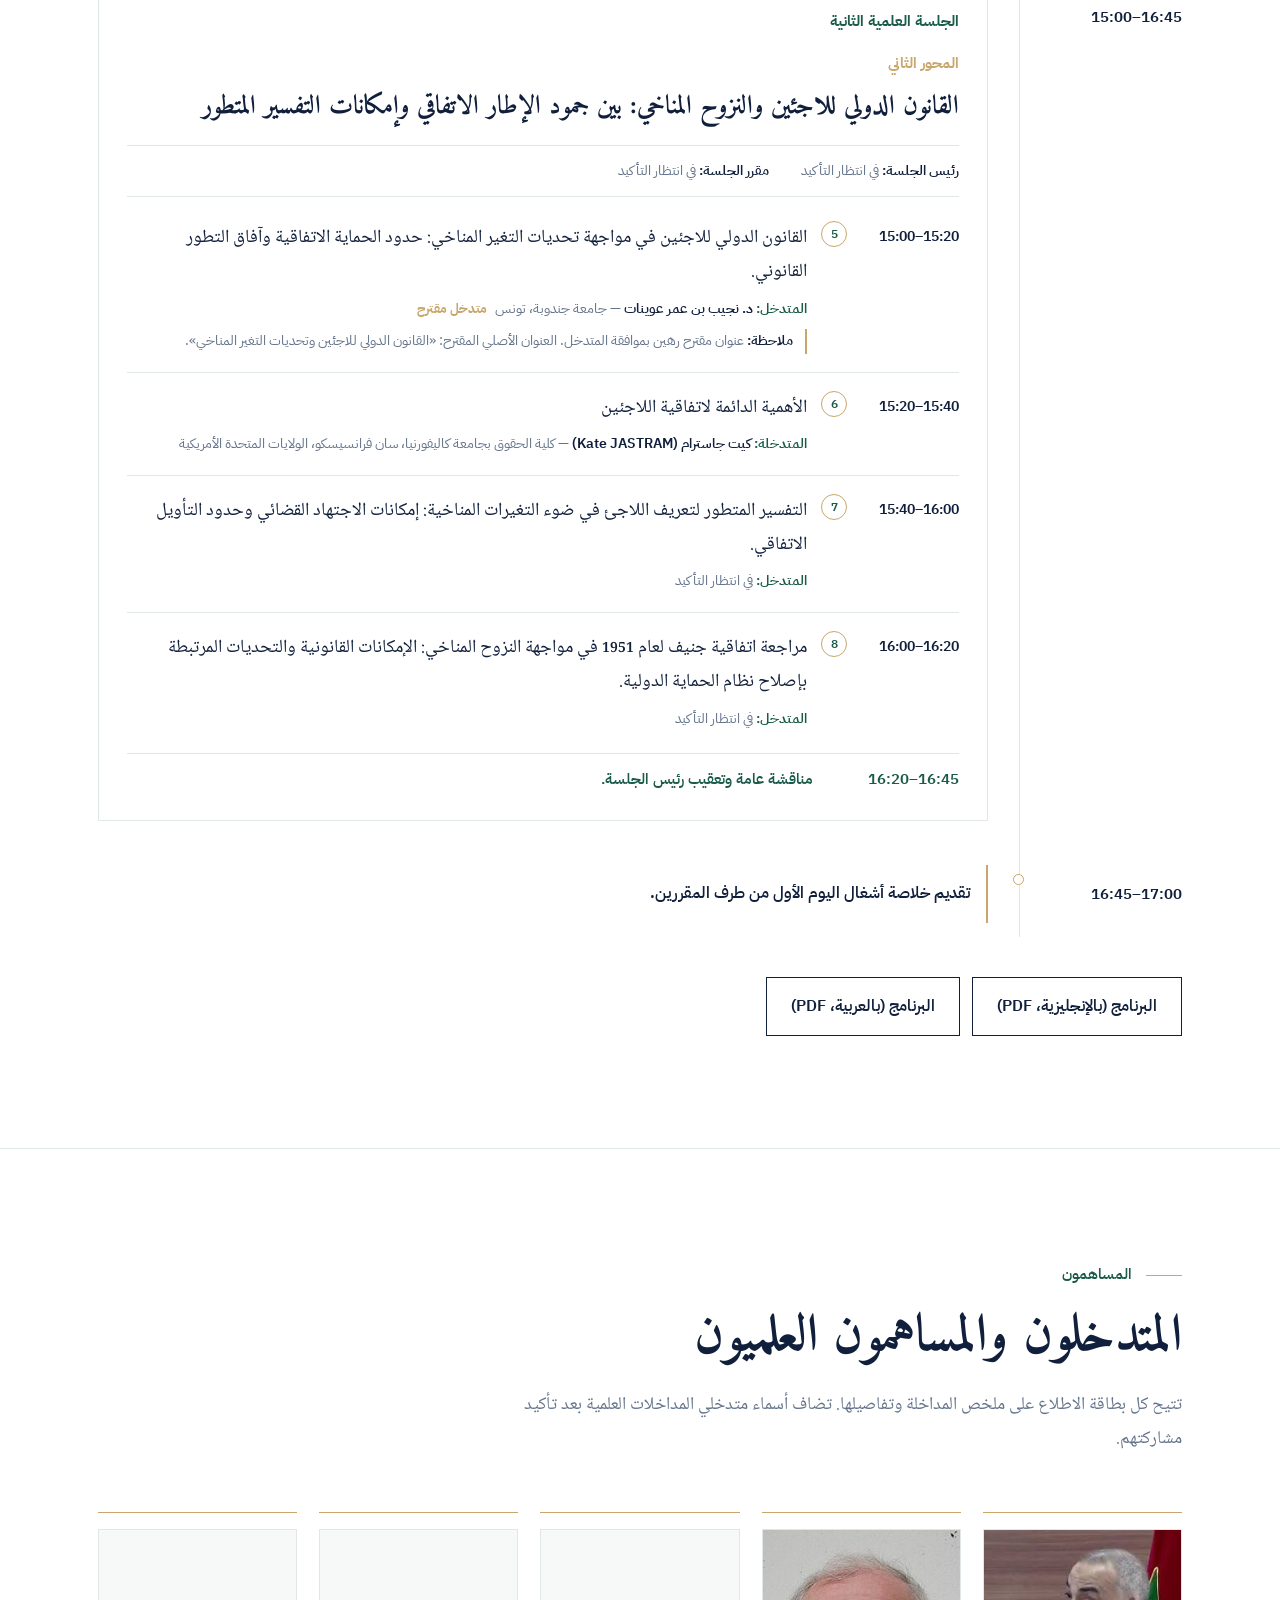
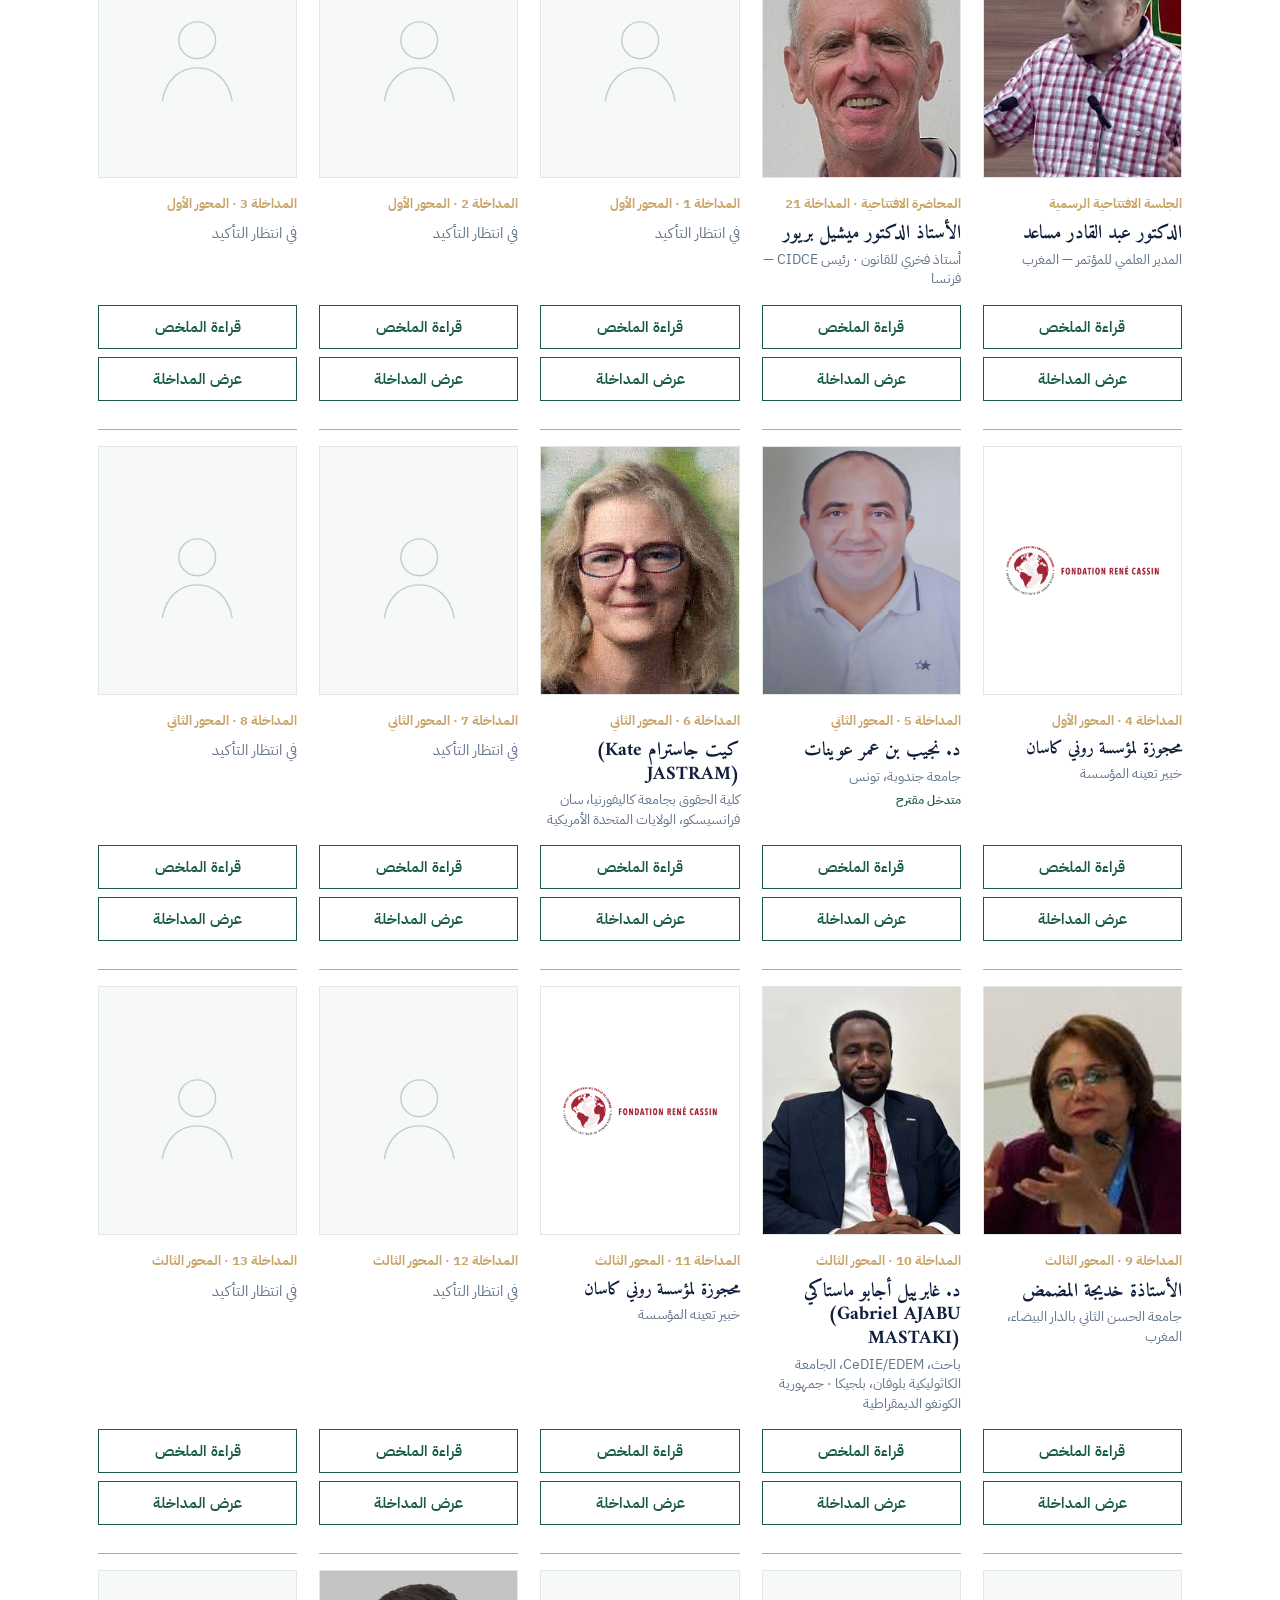
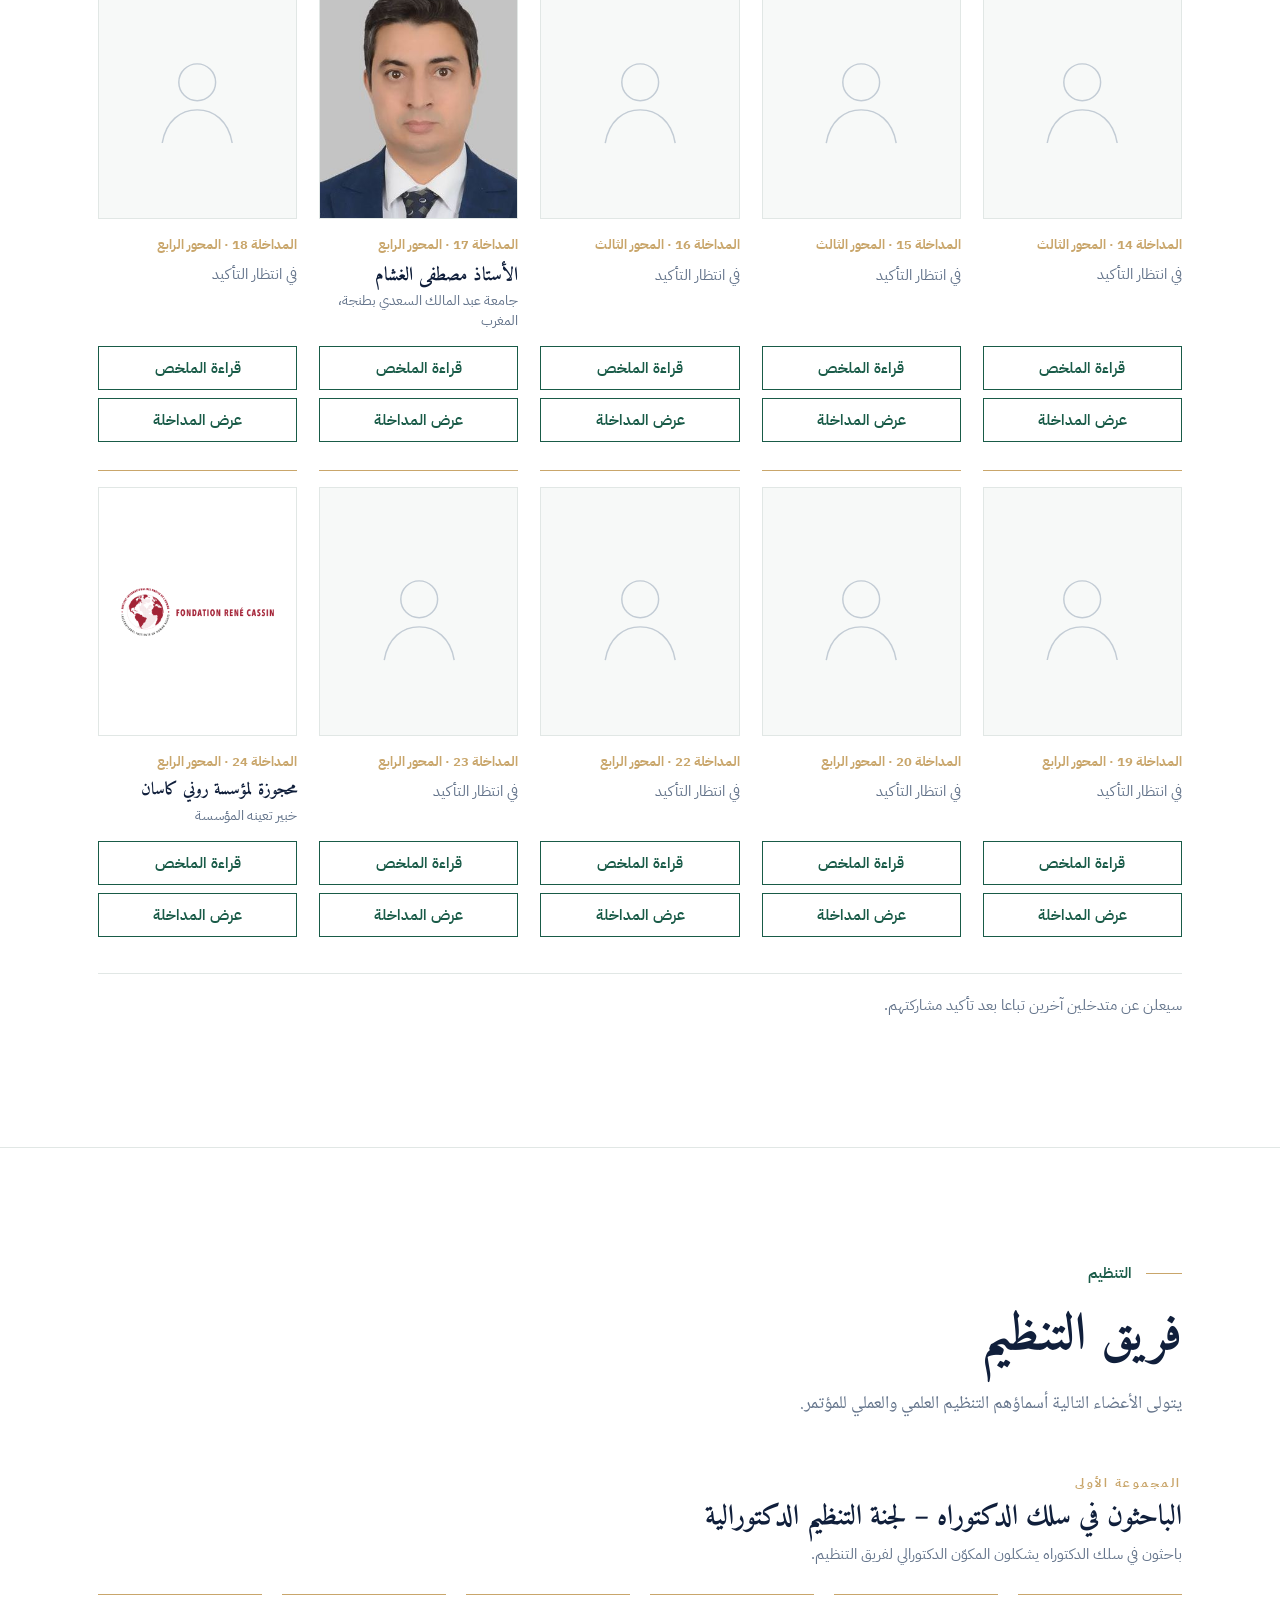
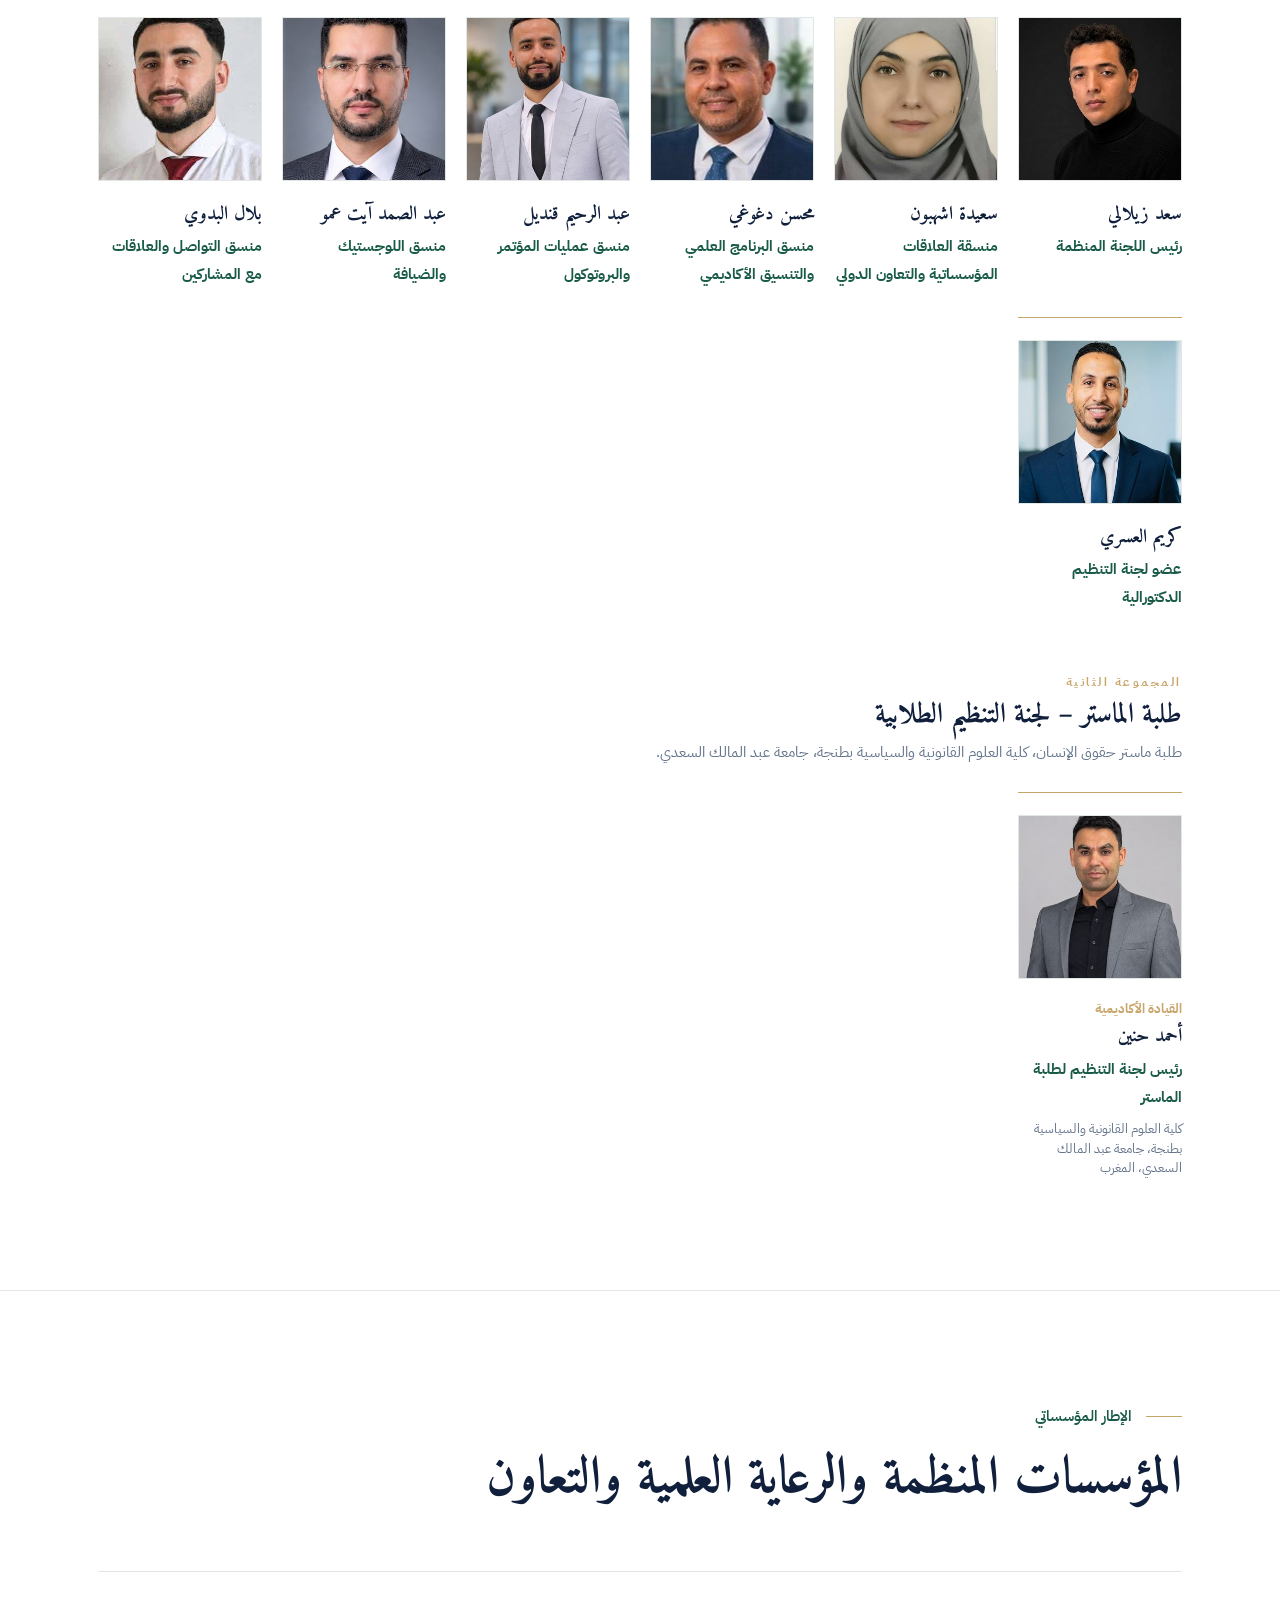
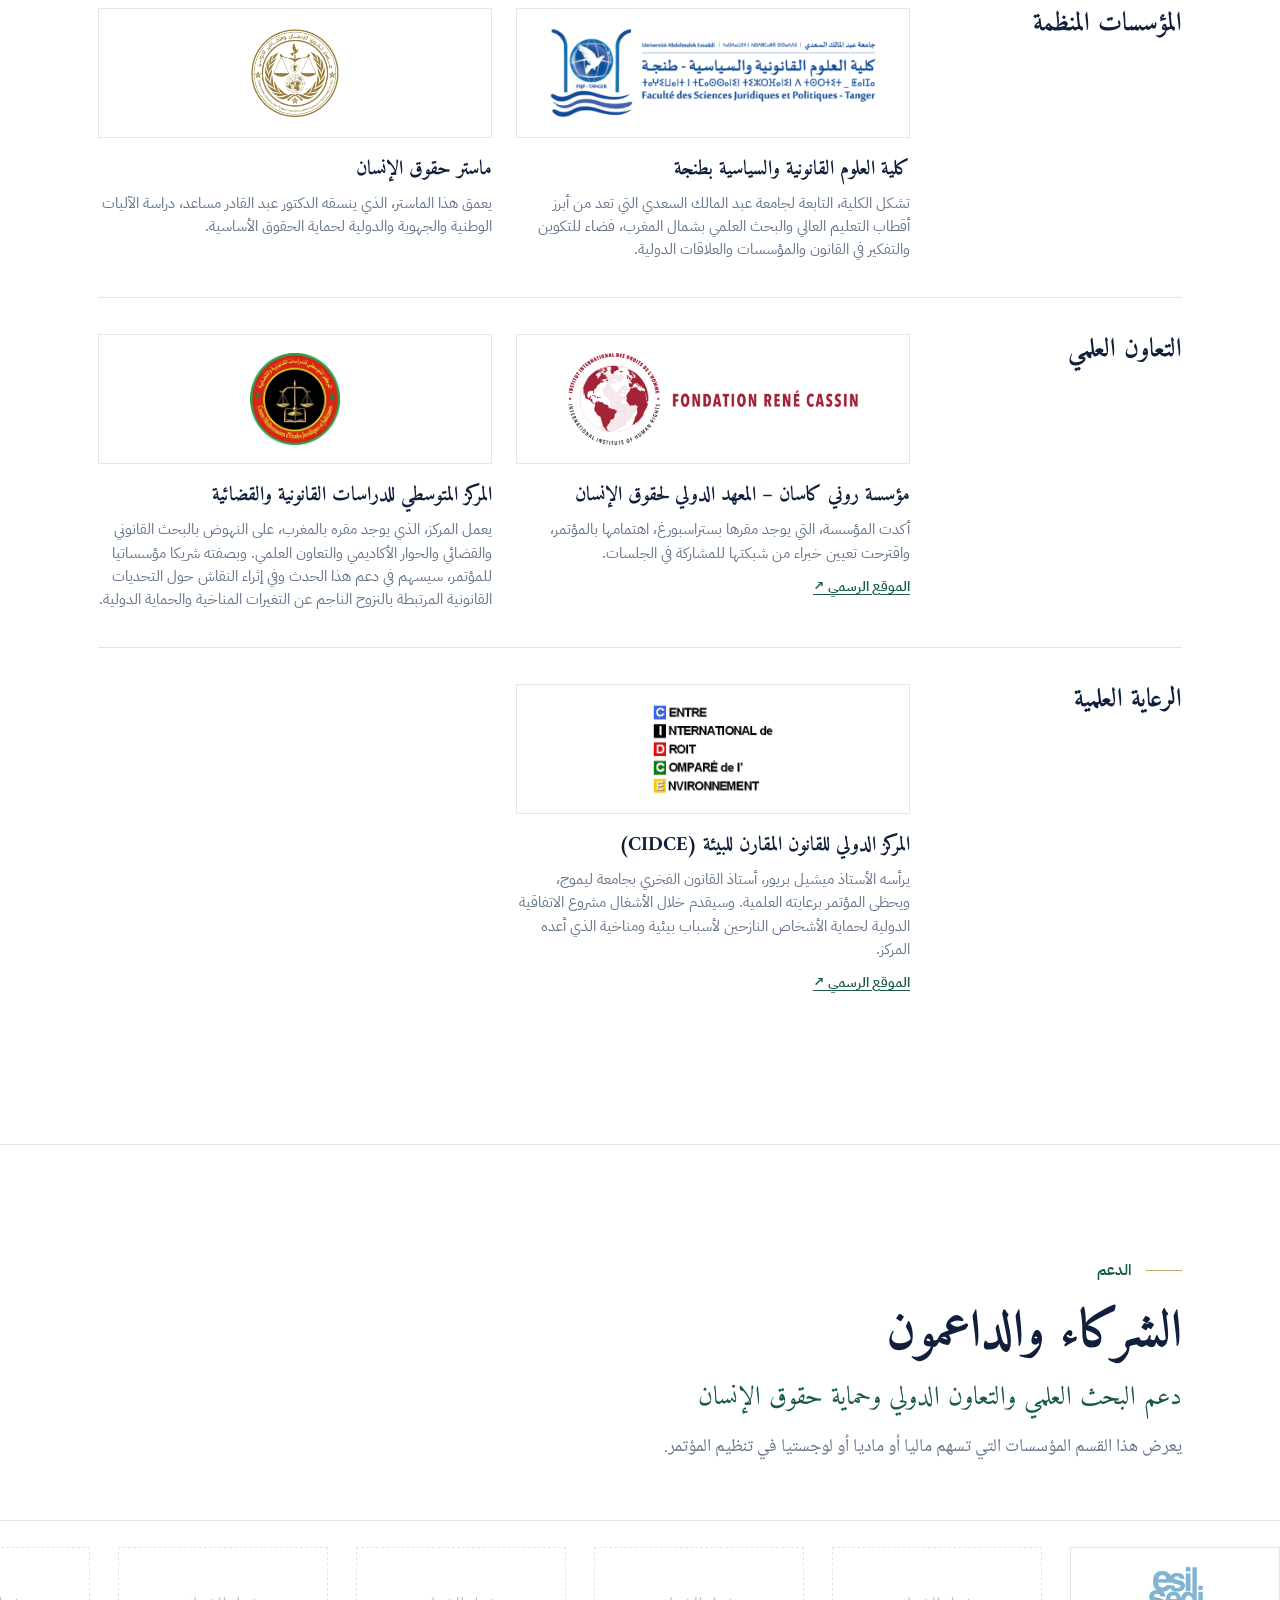
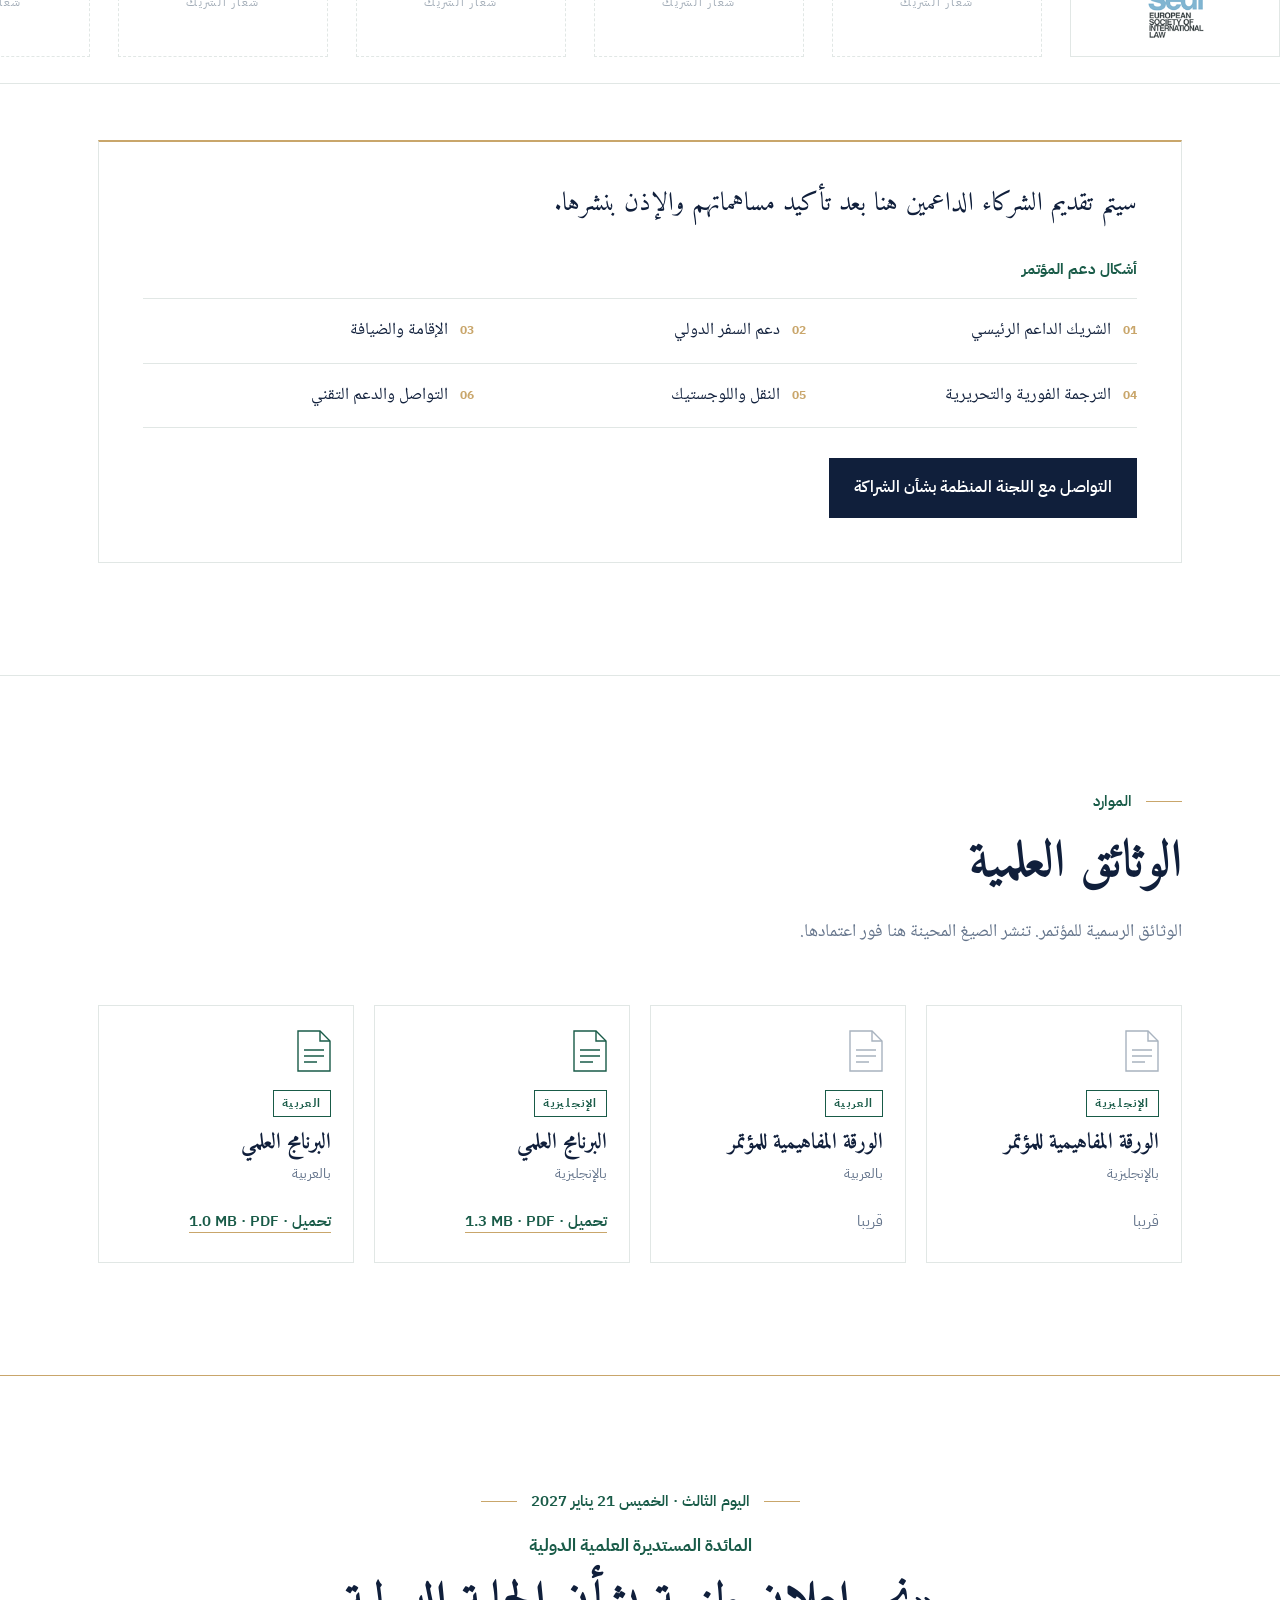
==== commit 449aa709: "Arabic: add Karim ELASRI to Doctoral Organising Committee" ====
--- a/ar/index.html
+++ b/ar/index.html
@@ -2411,6 +2411,14 @@
             <div class="role">منسق التواصل والعلاقات مع المشاركين
             </div>
           </article>
+          <article class="person member">
+            <div class="portrait"><img src="../assets/img/people/karim-elasri.jpg" alt="كريم العسري" loading="lazy">
+            </div>
+            <h3>كريم العسري
+            </h3>
+            <div class="role">عضو لجنة التنظيم الدكتورالية
+            </div>
+          </article>
         </div>
       </div>
       <div class="org-group" aria-labelledby="org-master">
